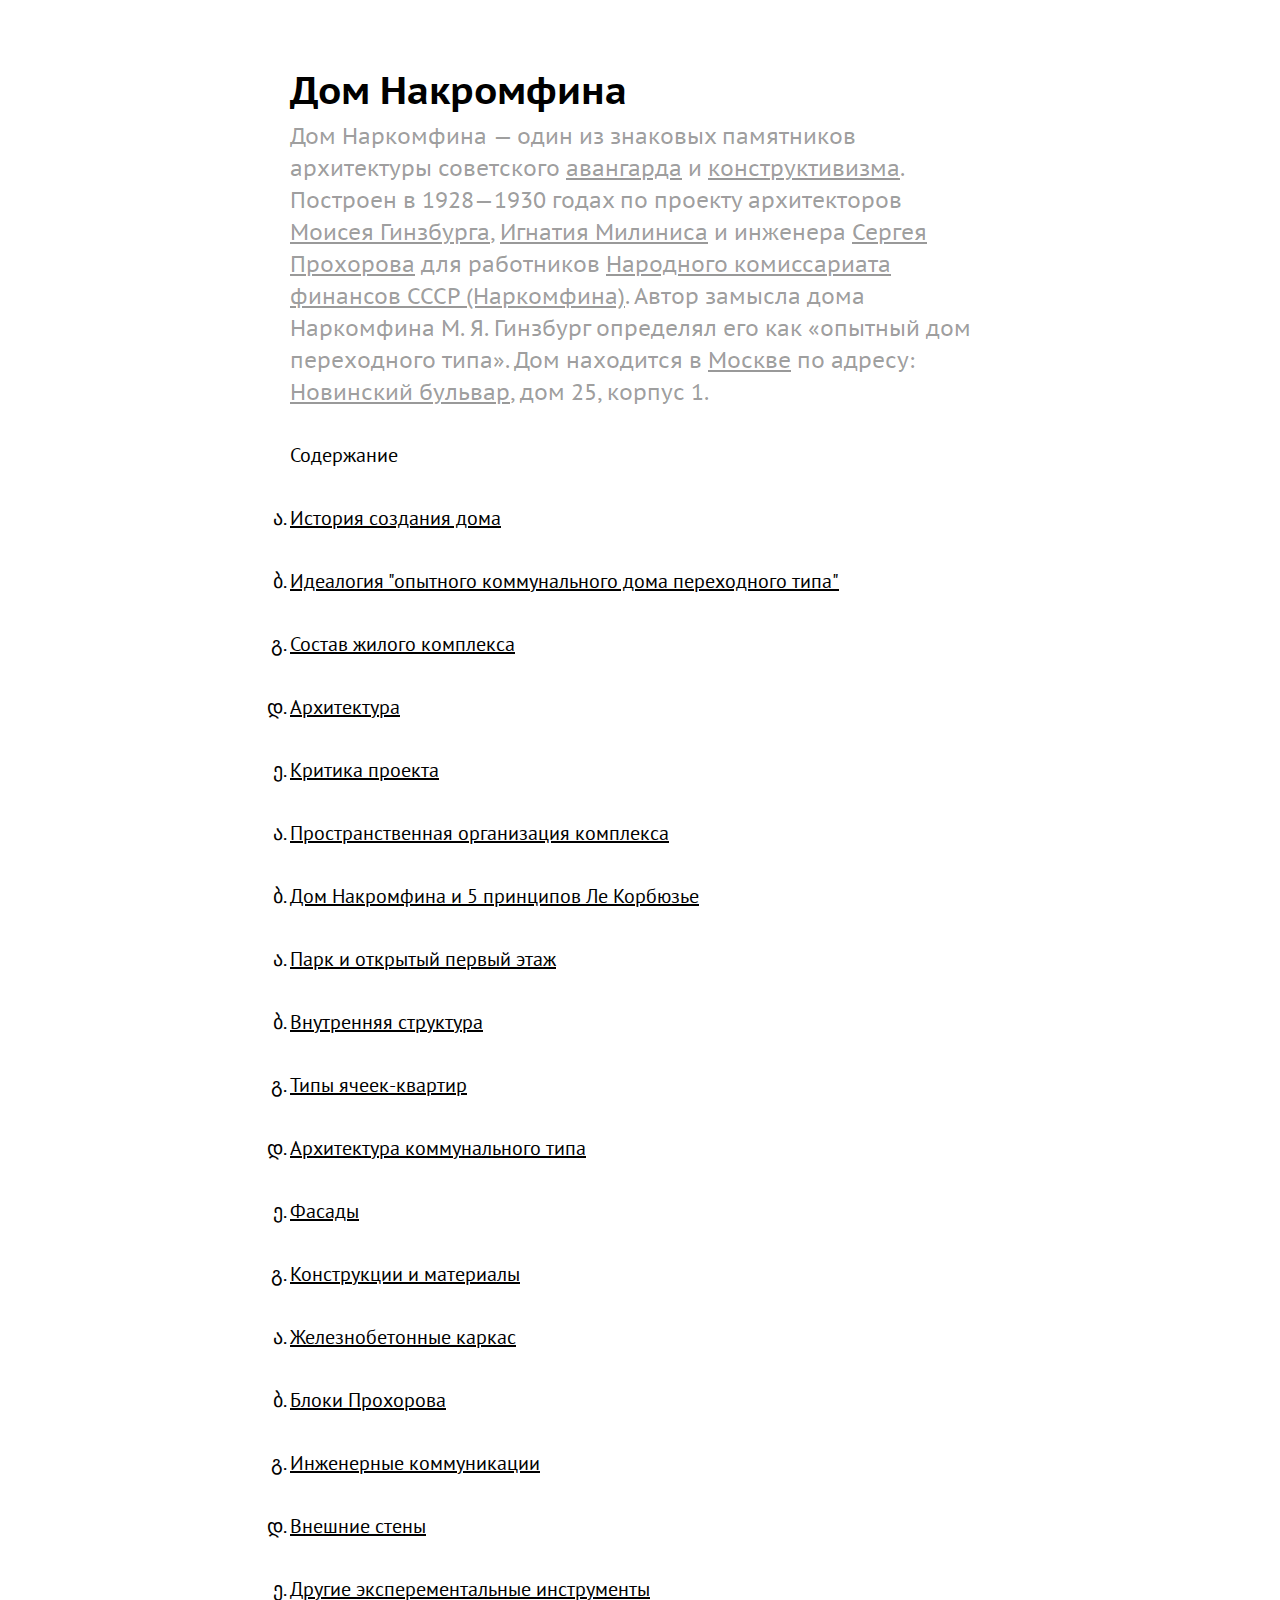
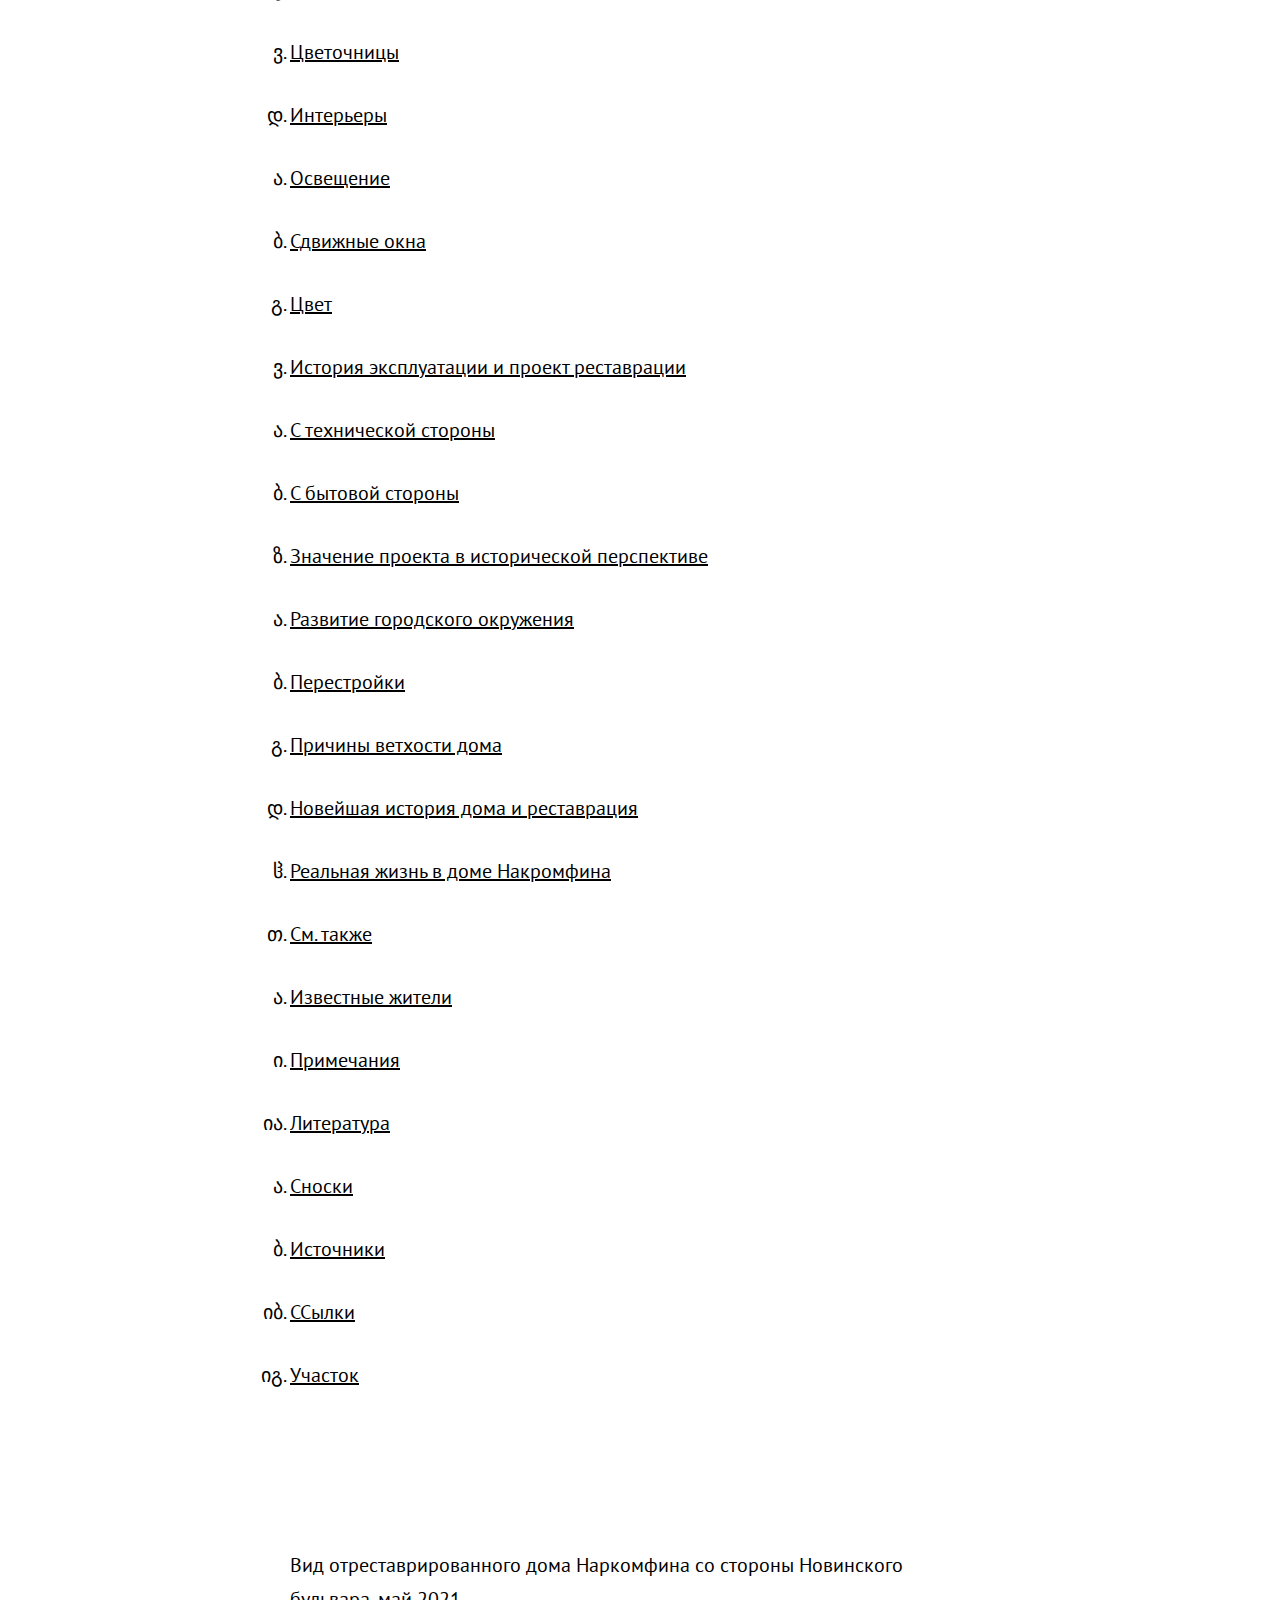
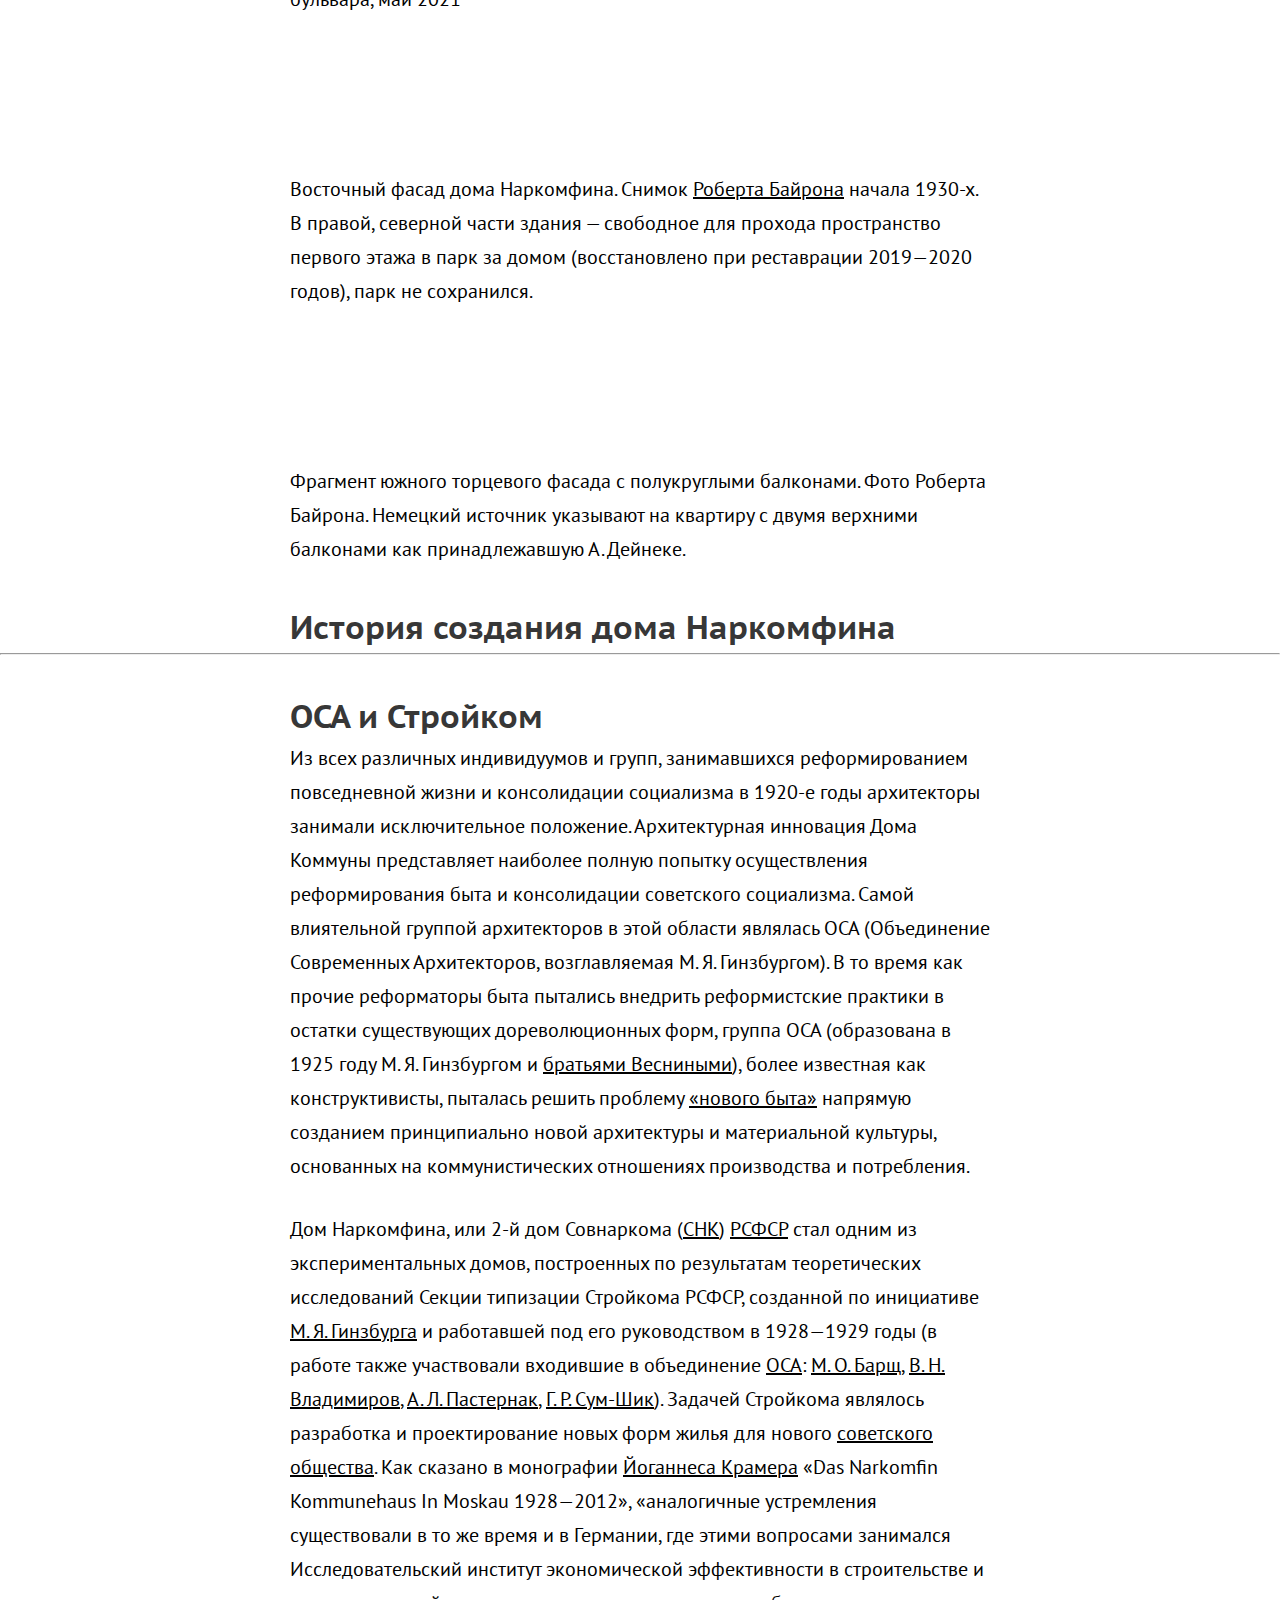
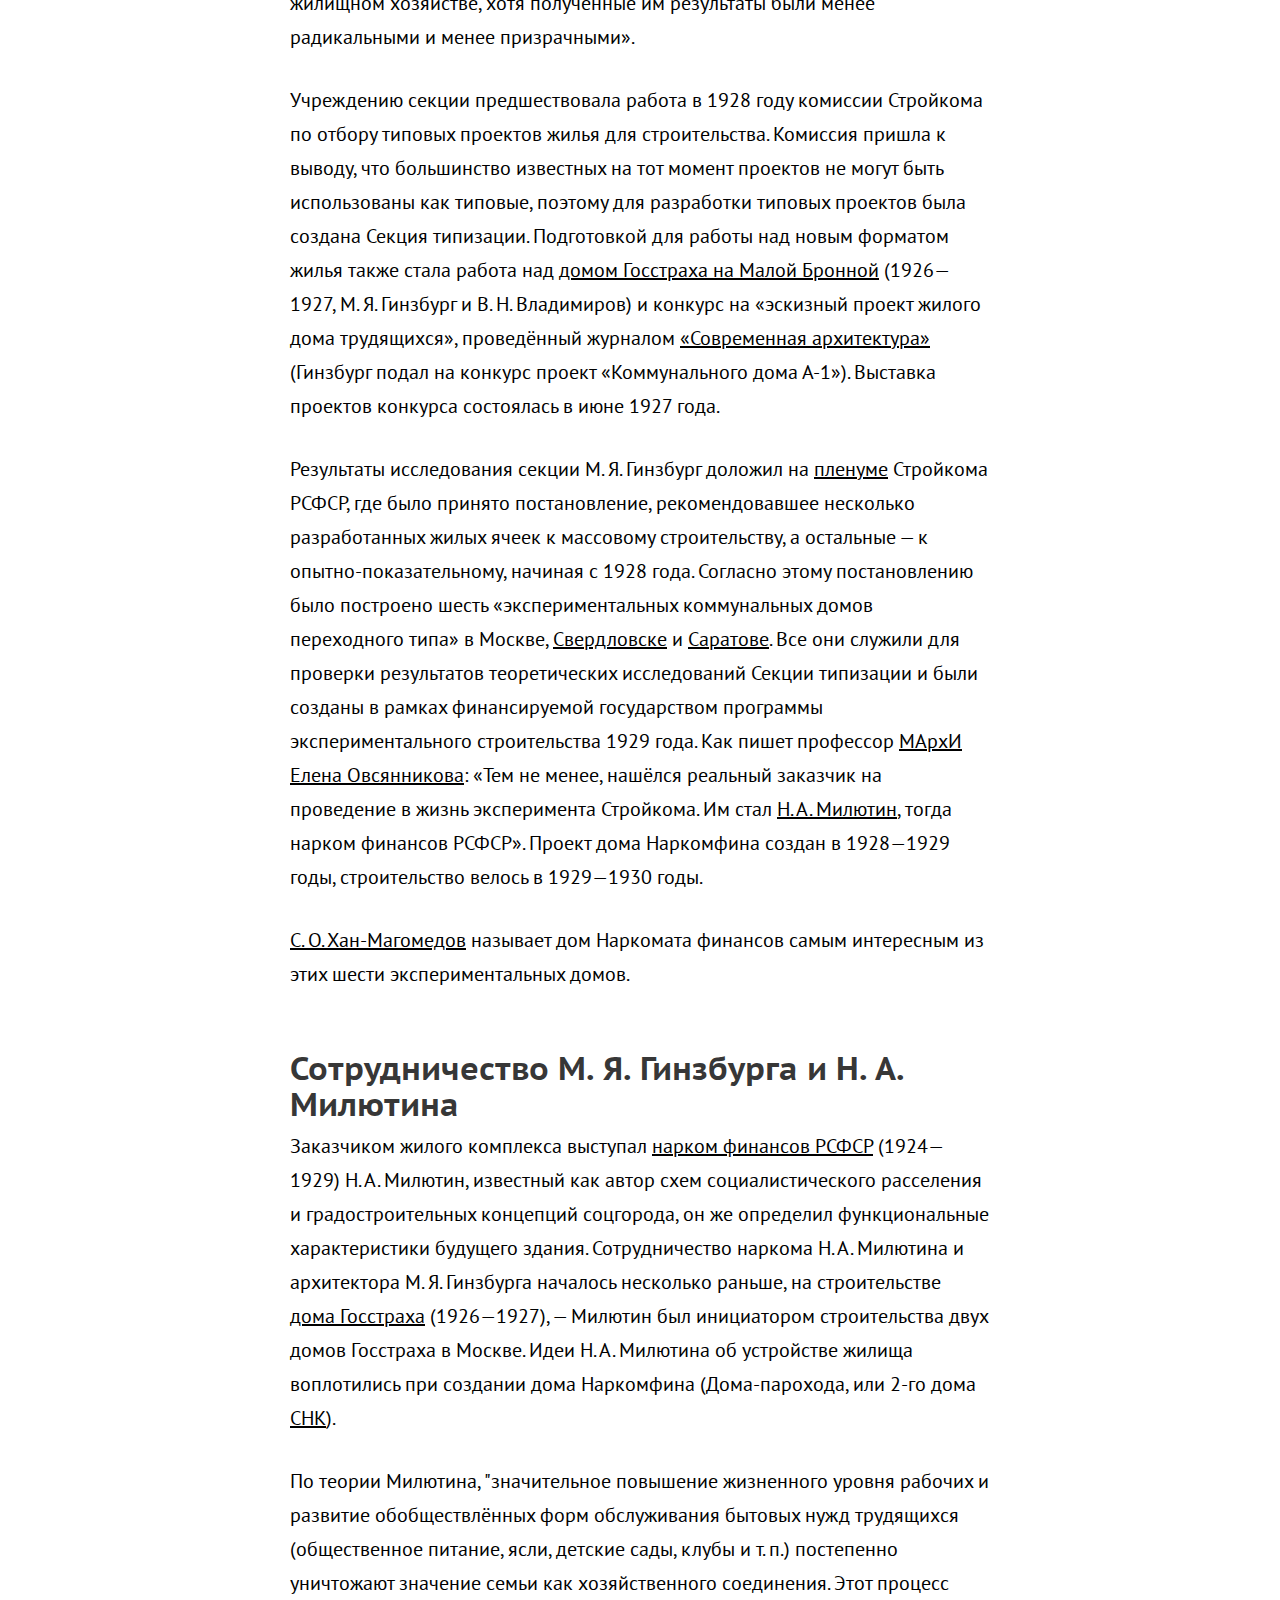
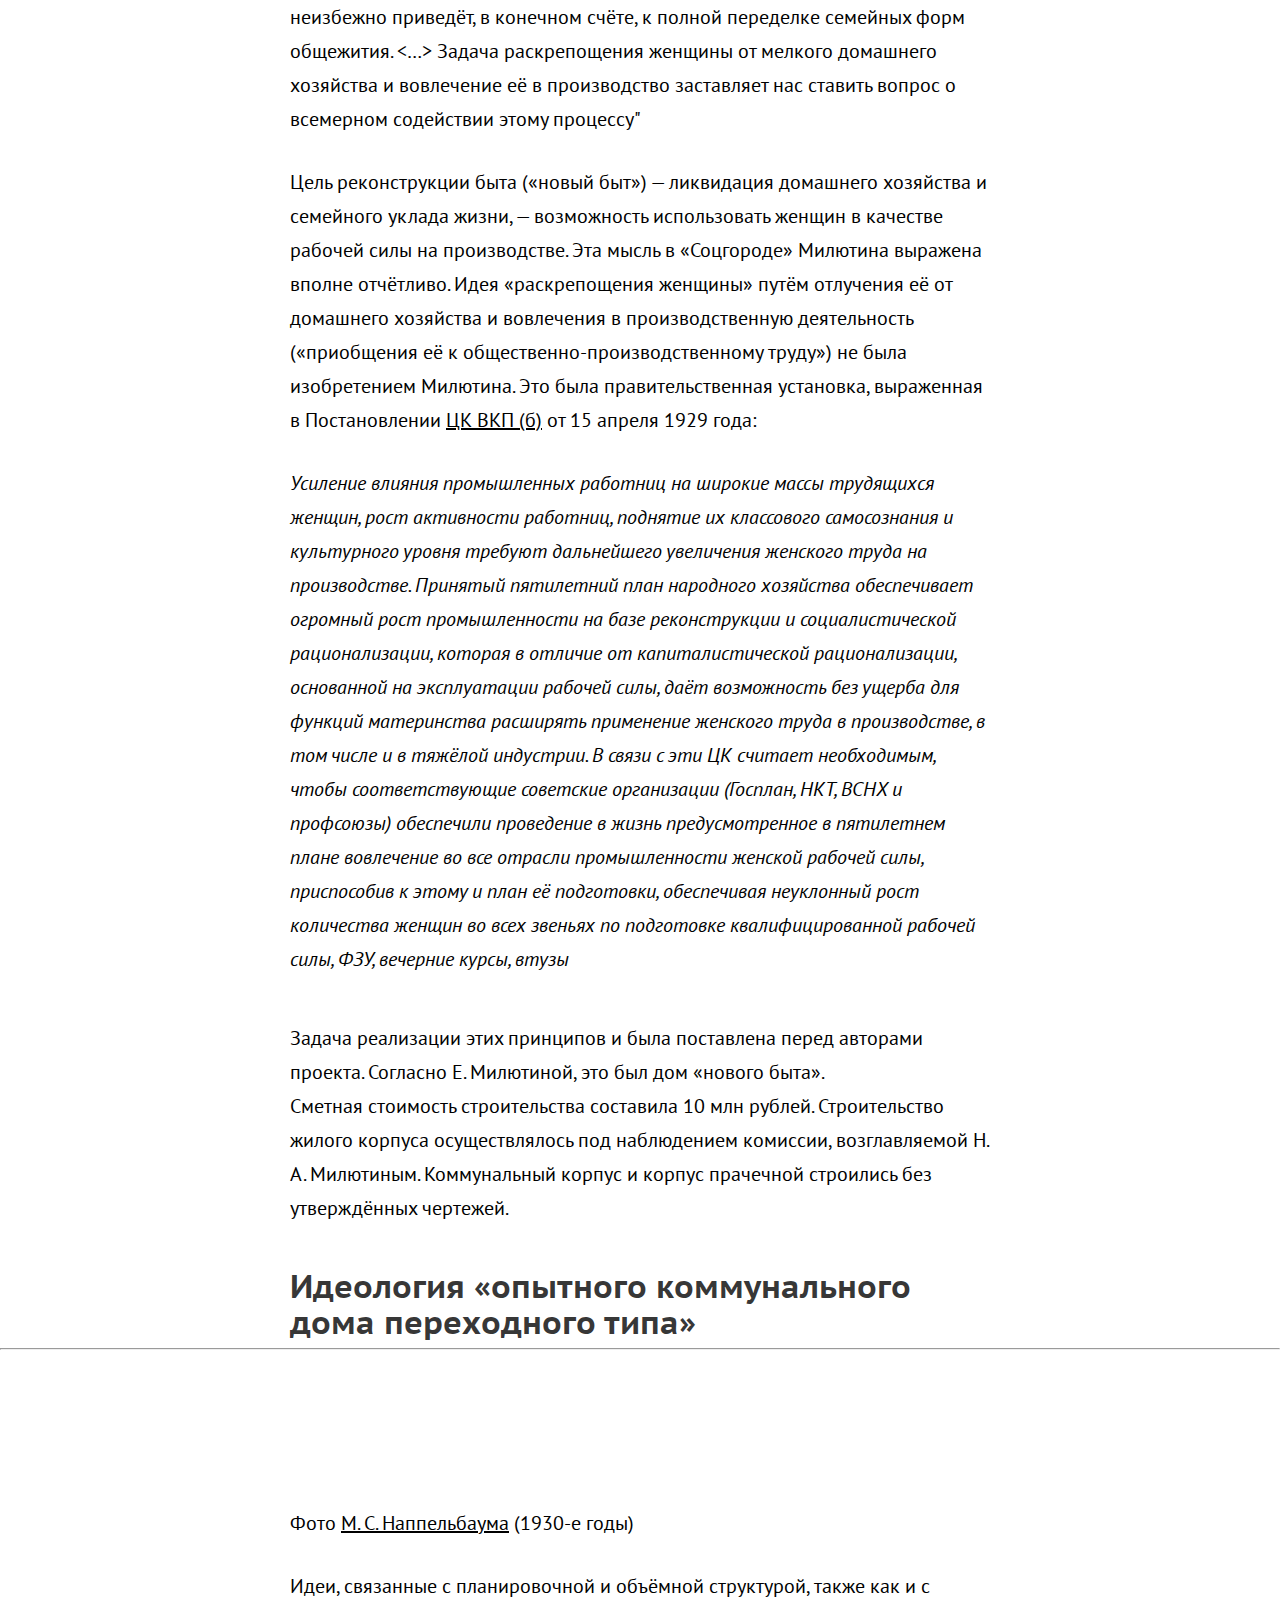
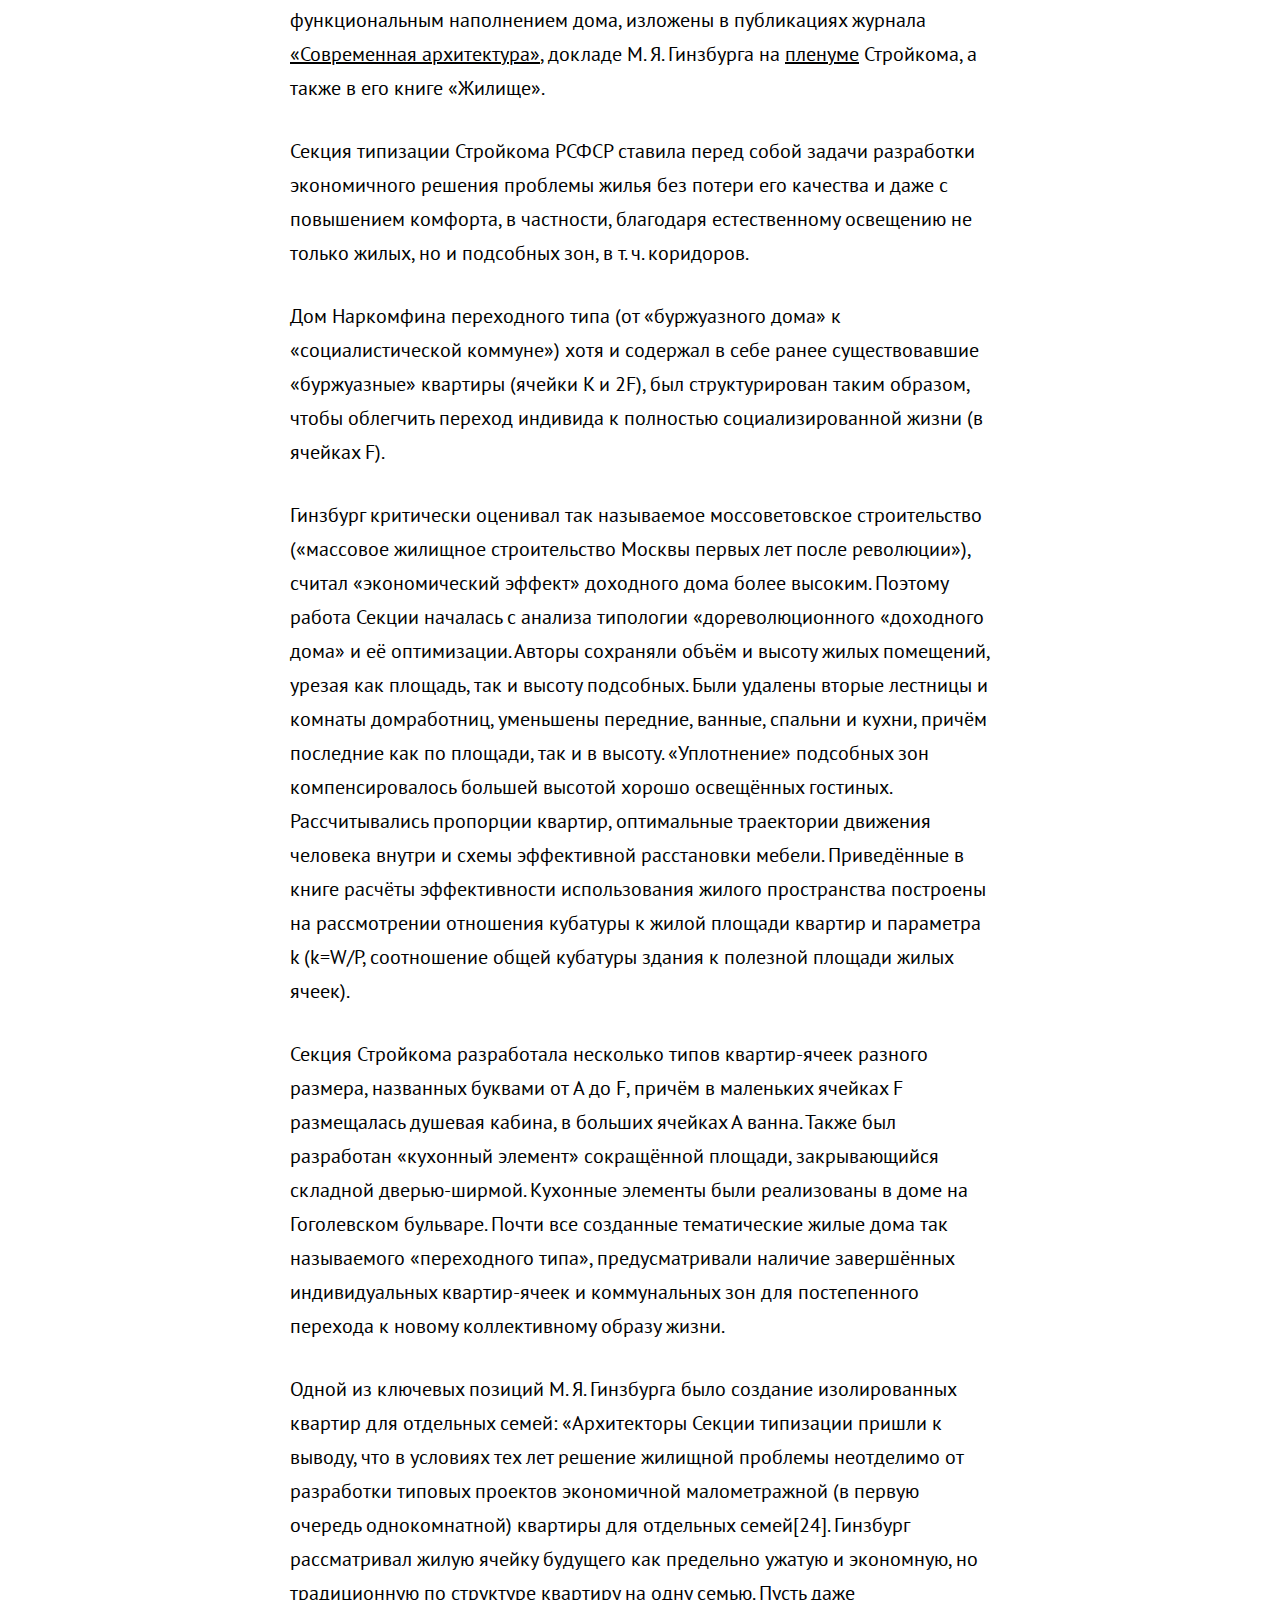
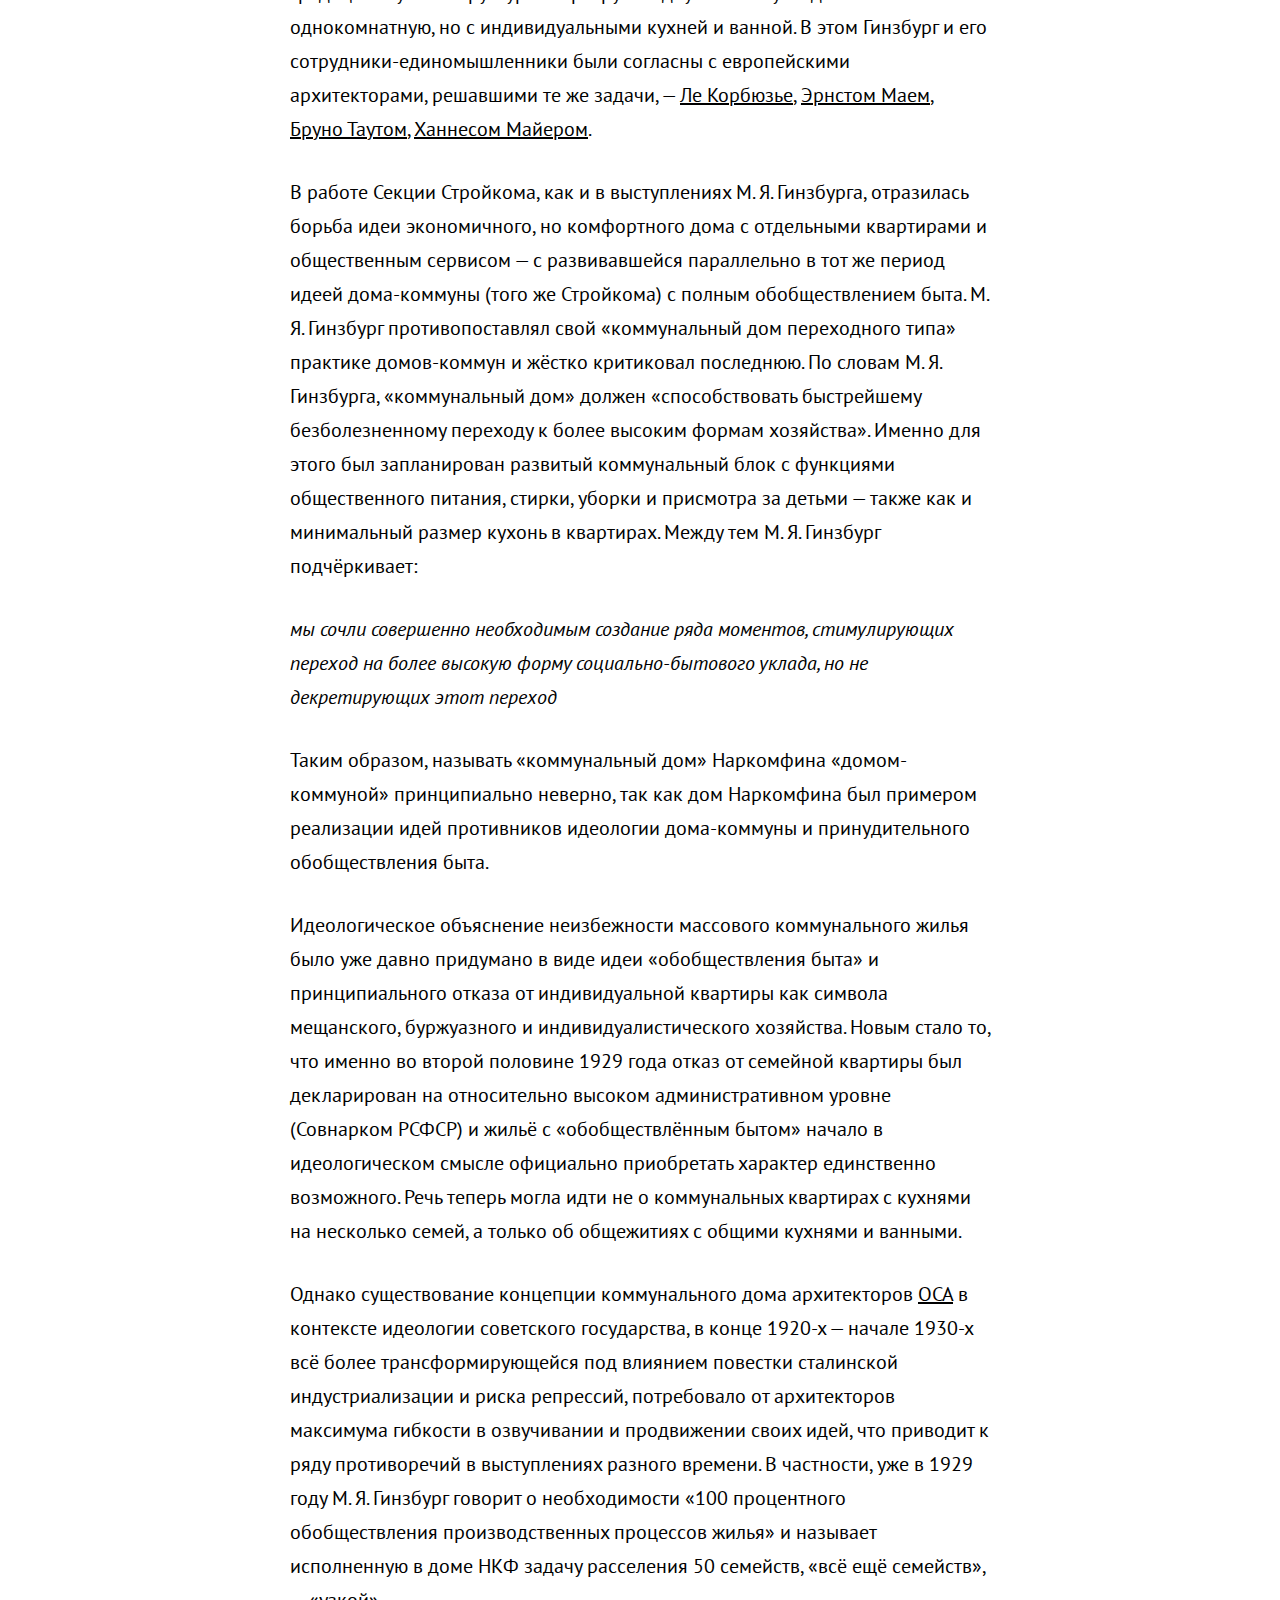
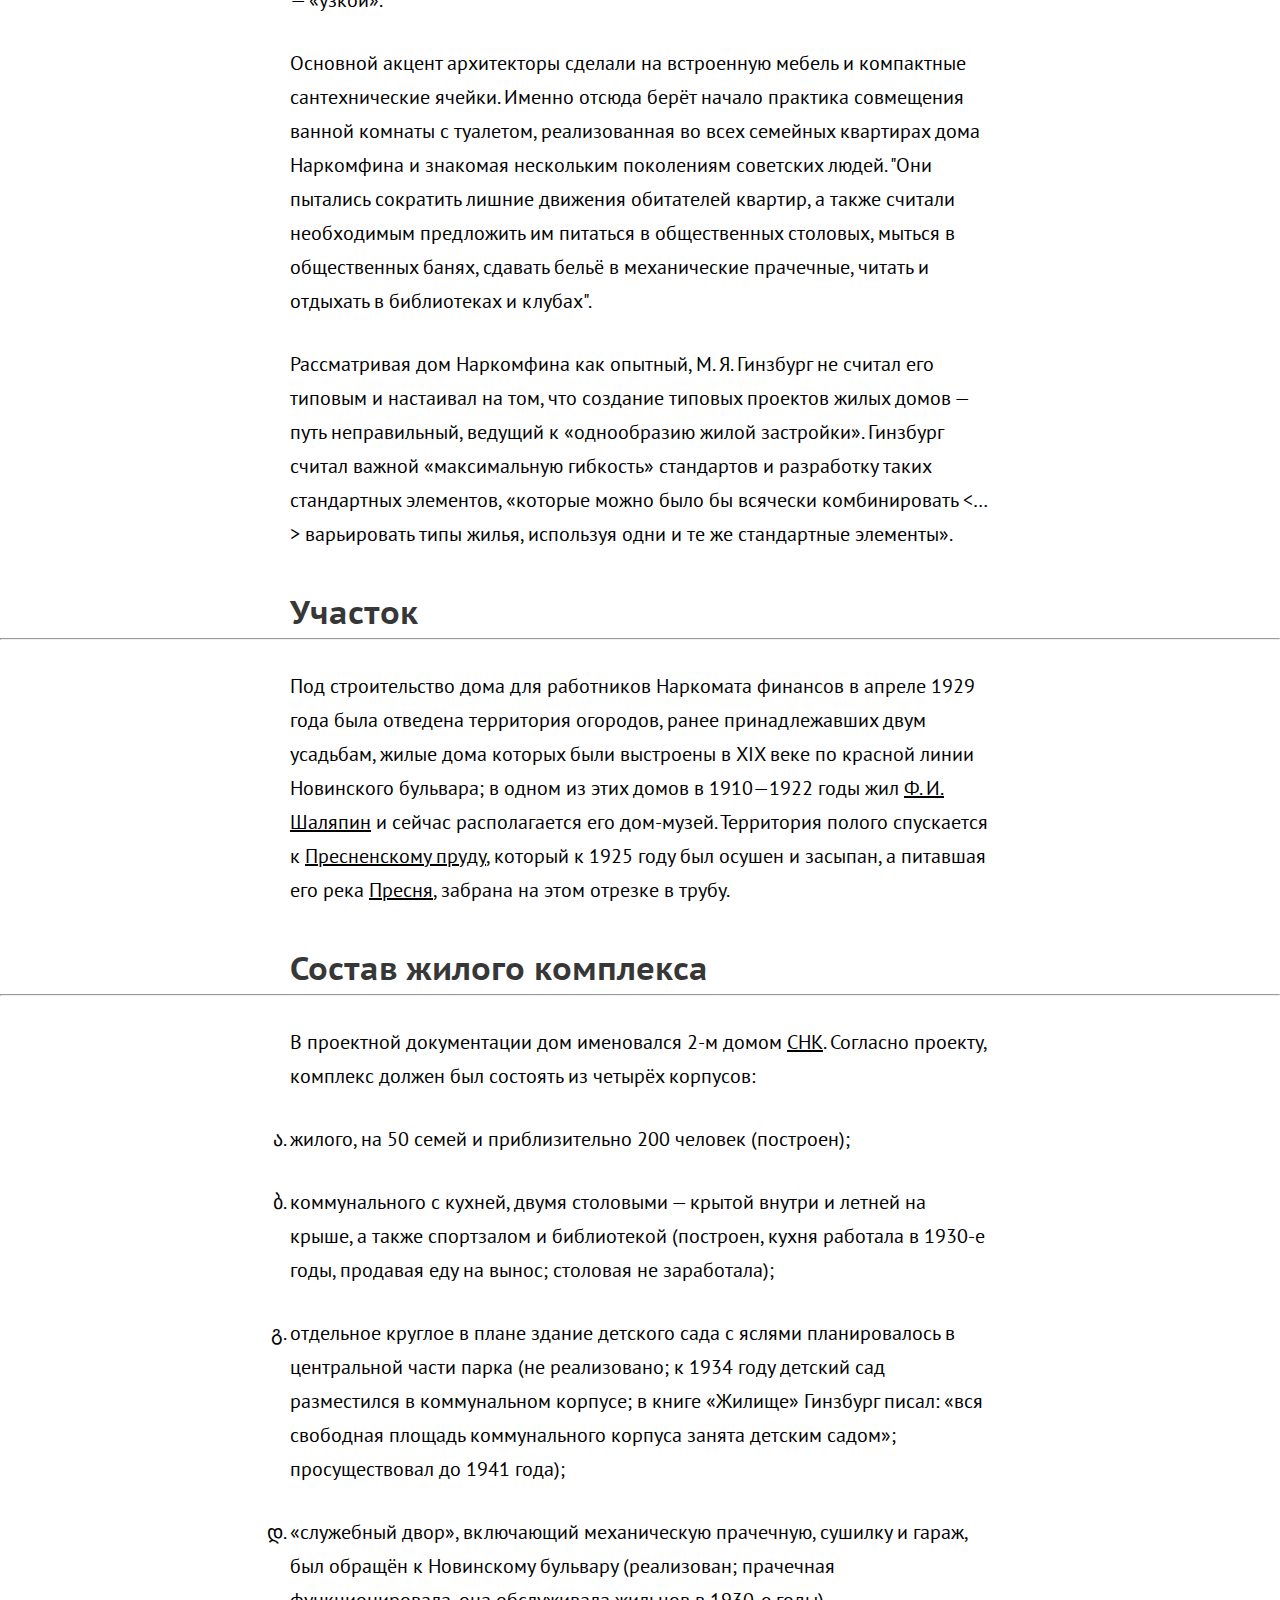
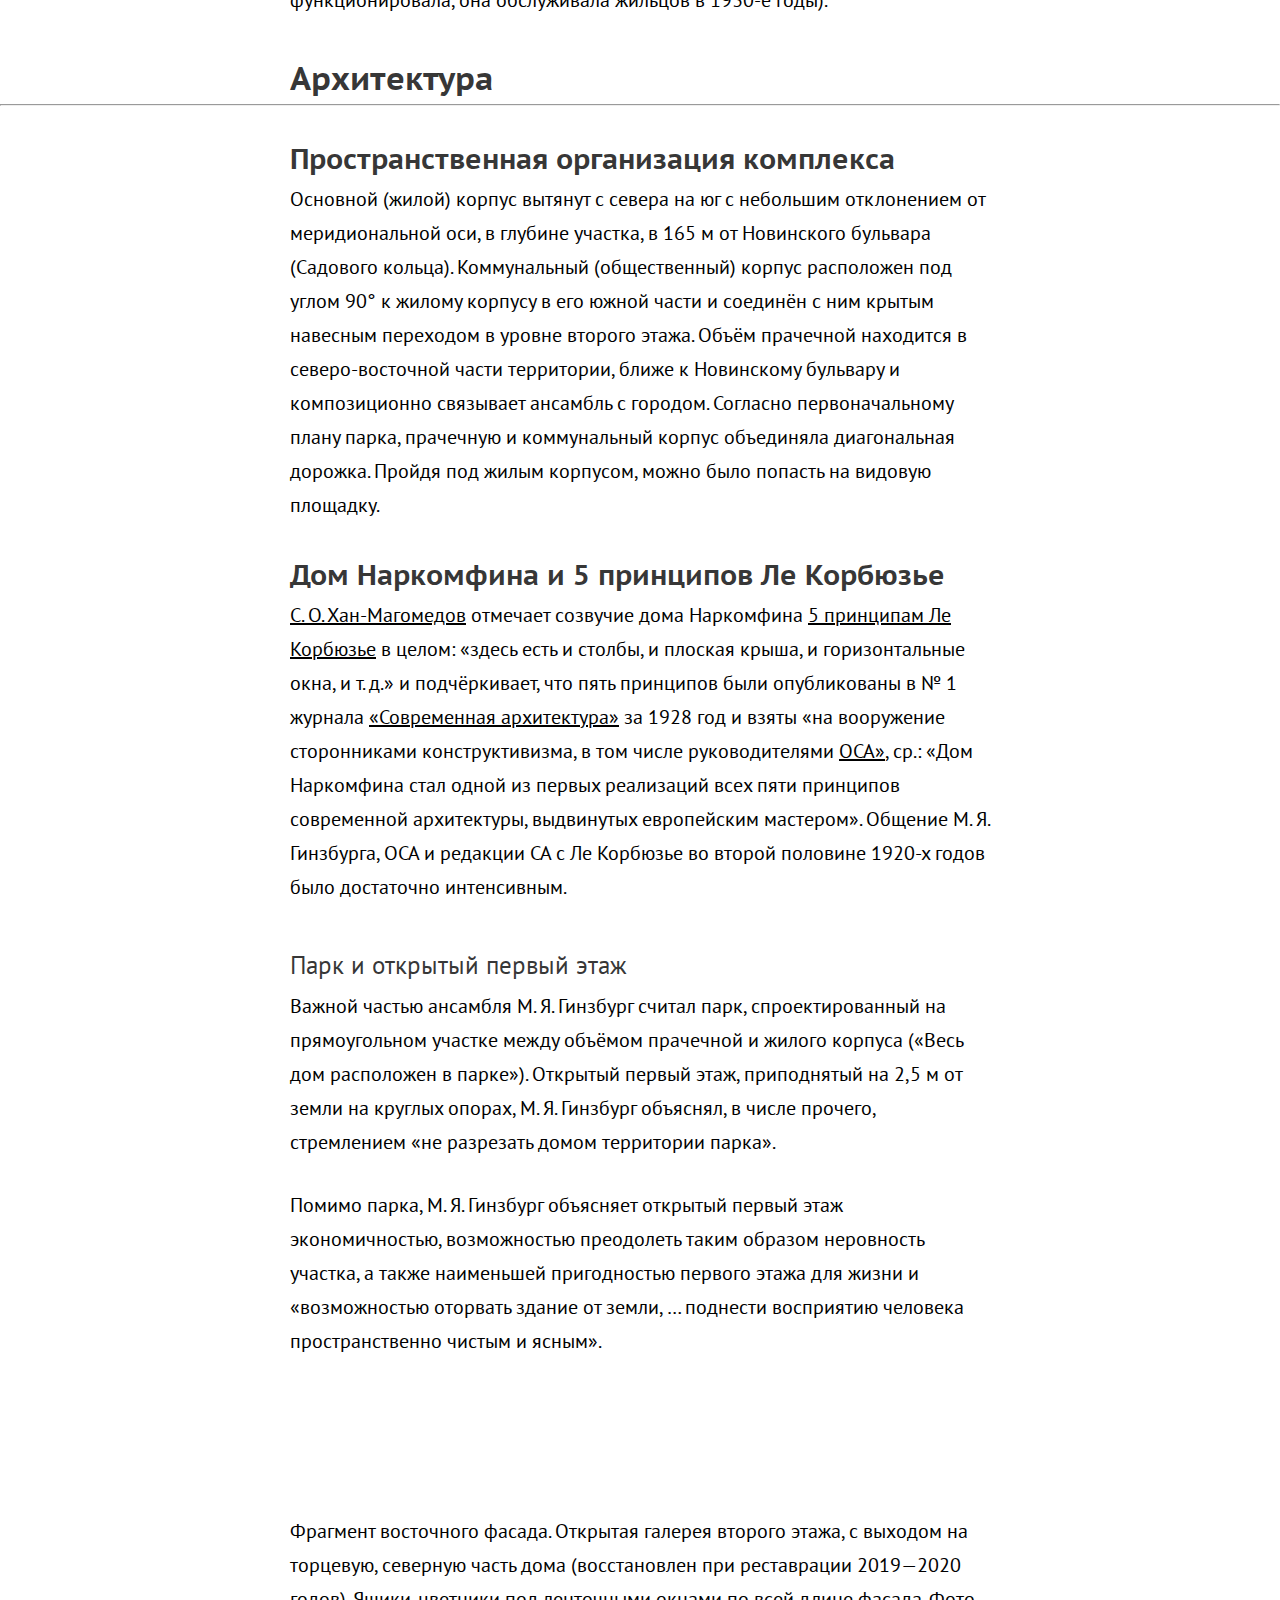
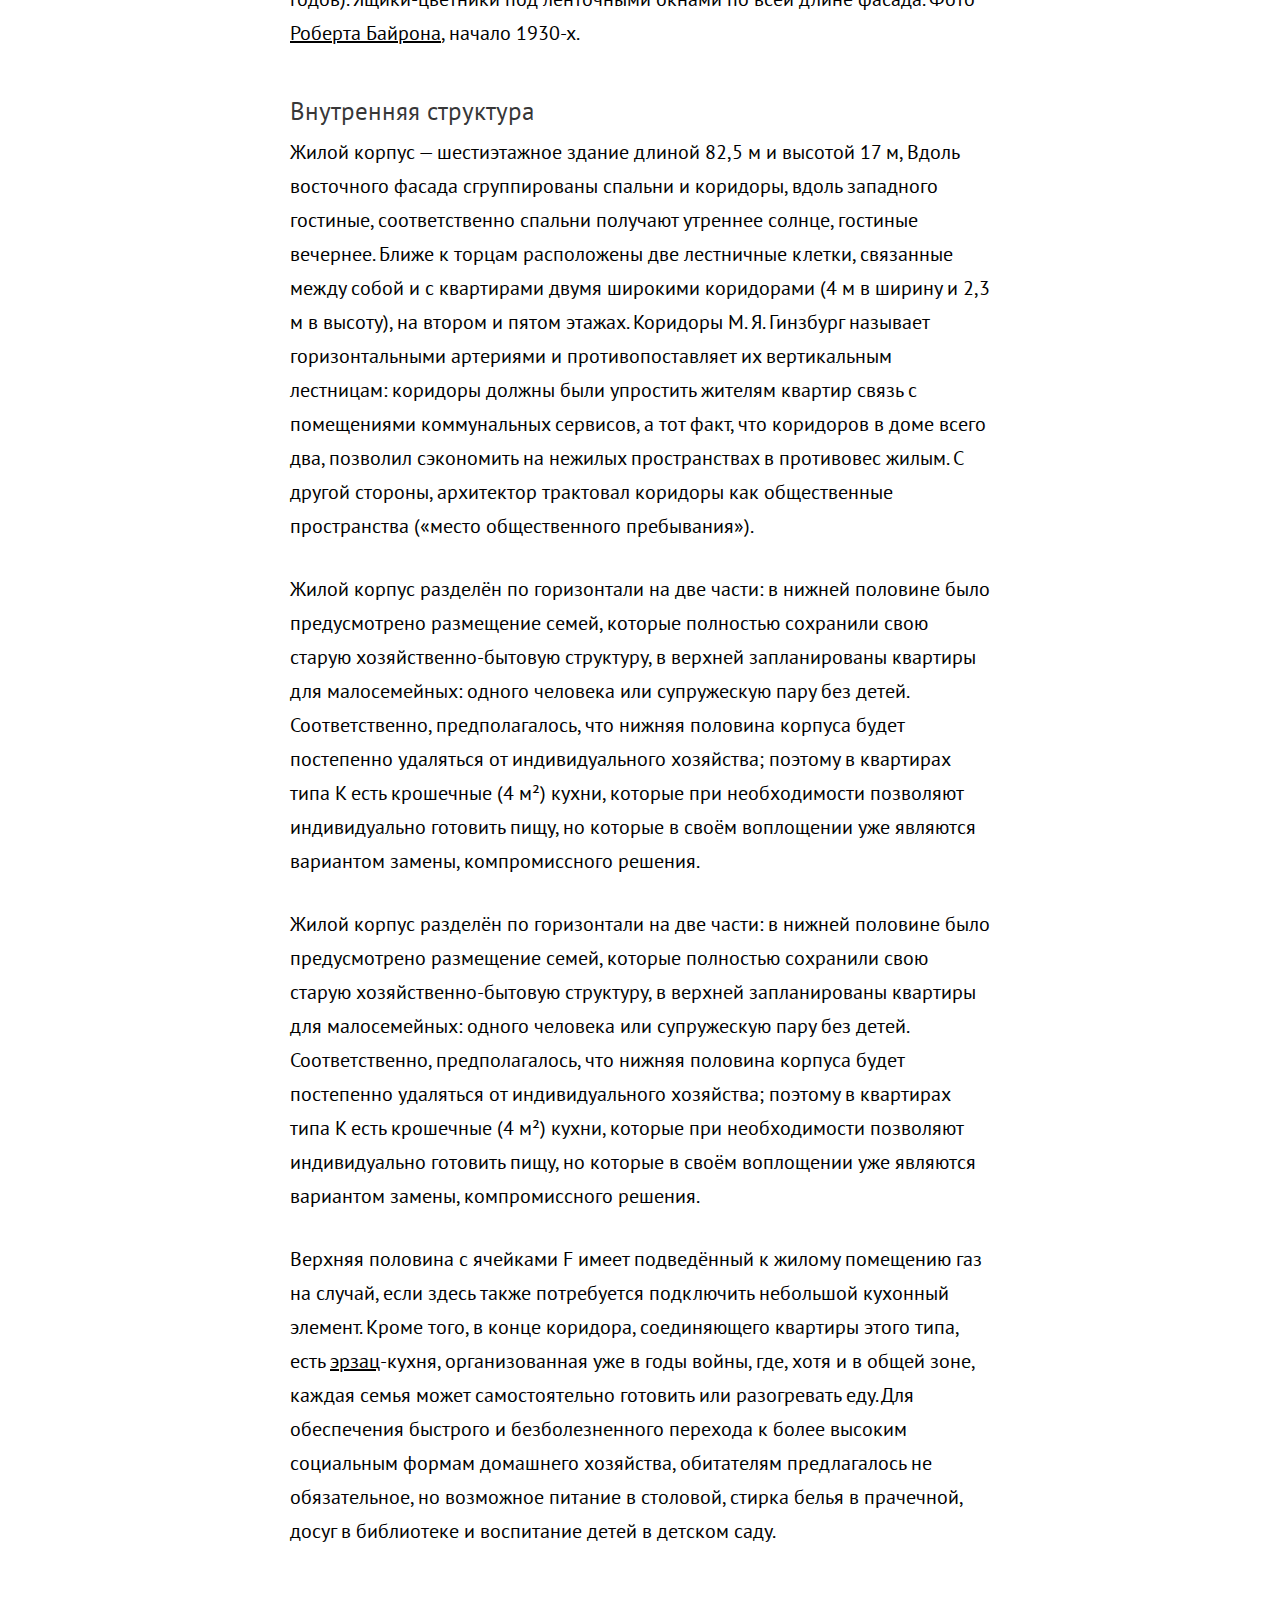
==== index.html @ 649532df "Initial commit" ====
<!DOCTYPE html>
<html lang="en" dir="ltr">
  <head>
    <meta charset="utf-8">
    <title>Дом Накромфина</title>
    <link rel="stylesheet" href="stylesheet/style.css">

  </head>

  <body>
    <h1>Дом Накромфина</h1>
      <p><strong>Дом Наркомфина</strong> — один из знаковых памятников архитектуры советского <a href="https://ru.wikipedia.org/wiki/%D0%90%D0%B2%D0%B0%D0%BD%D0%B3%D0%B0%D1%80%D0%B4_(%D0%B8%D1%81%D0%BA%D1%83%D1%81%D1%81%D1%82%D0%B2%D0%BE)">авангарда</a> и <a href="https://ru.wikipedia.org/wiki/%D0%9A%D0%BE%D0%BD%D1%81%D1%82%D1%80%D1%83%D0%BA%D1%82%D0%B8%D0%B2%D0%B8%D0%B7%D0%BC_(%D0%B8%D1%81%D0%BA%D1%83%D1%81%D1%81%D1%82%D0%B2%D0%BE)">конструктивизма</a>. Построен в 1928—1930 годах по проекту архитекторов <a href="https://ru.wikipedia.org/wiki/%D0%93%D0%B8%D0%BD%D0%B7%D0%B1%D1%83%D1%80%D0%B3,_%D0%9C%D0%BE%D0%B8%D1%81%D0%B5%D0%B9_%D0%AF%D0%BA%D0%BE%D0%B2%D0%BB%D0%B5%D0%B2%D0%B8%D1%87">Моисея Гинзбурга</a>, <a href="https://ru.wikipedia.org/wiki/%D0%9C%D0%B8%D0%BB%D0%B8%D0%BD%D0%B8%D1%81,_%D0%98%D0%B3%D0%BD%D0%B0%D1%82%D0%B8%D0%B9_%D0%A4%D1%80%D0%B0%D0%BD%D1%86%D0%B5%D0%B2%D0%B8%D1%87">Игнатия Милиниса</a> и инженера <a href="https://ru.wikipedia.org/wiki/%D0%A1%D0%B5%D1%80%D0%B3%D0%B5%D0%B9_%D0%9B%D1%8C%D0%B2%D0%BE%D0%B2%D0%B8%D1%87_%D0%9F%D1%80%D0%BE%D1%85%D0%BE%D1%80%D0%BE%D0%B2">Сергея Прохорова</a> для работников <a href="https://ru.wikipedia.org/wiki/%D0%9D%D0%B0%D1%80%D0%BE%D0%B4%D0%BD%D1%8B%D0%B9_%D0%BA%D0%BE%D0%BC%D0%B8%D1%81%D1%81%D0%B0%D1%80%D0%B8%D0%B0%D1%82_%D1%84%D0%B8%D0%BD%D0%B0%D0%BD%D1%81%D0%BE%D0%B2_%D0%A1%D0%A1%D0%A1%D0%A0">Народного комиссариата финансов СССР (Наркомфина)</a>. Автор замысла дома Наркомфина М. Я. Гинзбург определял его как «опытный дом переходного типа». Дом находится в <a href="https://ru.wikipedia.org/wiki/%D0%9C%D0%BE%D1%81%D0%BA%D0%B2%D0%B0">Москве</a> по адресу: <a href="https://ru.wikipedia.org/wiki/%D0%9D%D0%BE%D0%B2%D0%B8%D0%BD%D1%81%D0%BA%D0%B8%D0%B9_%D0%B1%D1%83%D0%BB%D1%8C%D0%B2%D0%B0%D1%80">Новинский бульвар</a>, дом 25, корпус 1.
<p><strong>Содержание</strong></p>
<ol>
  <li><a href="https://ru.wikipedia.org/wiki/%D0%94%D0%BE%D0%BC_%D0%9D%D0%B0%D1%80%D0%BA%D0%BE%D0%BC%D1%84%D0%B8%D0%BD%D0%B0#%D0%98%D1%81%D1%82%D0%BE%D1%80%D0%B8%D1%8F_%D1%81%D0%BE%D0%B7%D0%B4%D0%B0%D0%BD%D0%B8%D1%8F_%D0%B4%D0%BE%D0%BC%D0%B0_%D0%9D%D0%B0%D1%80%D0%BA%D0%BE%D0%BC%D1%84%D0%B8%D0%BD%D0%B0">История создания дома</a></li>

  <li><a href="https://ru.wikipedia.org/wiki/%D0%94%D0%BE%D0%BC_%D0%9D%D0%B0%D1%80%D0%BA%D0%BE%D0%BC%D1%84%D0%B8%D0%BD%D0%B0#%D0%98%D0%B4%D0%B5%D0%BE%D0%BB%D0%BE%D0%B3%D0%B8%D1%8F_%C2%AB%D0%BE%D0%BF%D1%8B%D1%82%D0%BD%D0%BE%D0%B3%D0%BE_%D0%BA%D0%BE%D0%BC%D0%BC%D1%83%D0%BD%D0%B0%D0%BB%D1%8C%D0%BD%D0%BE%D0%B3%D0%BE_%D0%B4%D0%BE%D0%BC%D0%B0_%D0%BF%D0%B5%D1%80%D0%B5%D1%85%D0%BE%D0%B4%D0%BD%D0%BE%D0%B3%D0%BE_%D1%82%D0%B8%D0%BF%D0%B0%C2%BB">Идеалогия "опытного коммунального дома переходного типа"</a></li>
  <li><a href="https://ru.wikipedia.org/wiki/%D0%94%D0%BE%D0%BC_%D0%9D%D0%B0%D1%80%D0%BA%D0%BE%D0%BC%D1%84%D0%B8%D0%BD%D0%B0#%D0%A1%D0%BE%D1%81%D1%82%D0%B0%D0%B2_%D0%B6%D0%B8%D0%BB%D0%BE%D0%B3%D0%BE_%D0%BA%D0%BE%D0%BC%D0%BF%D0%BB%D0%B5%D0%BA%D1%81%D0%B0">Состав жилого комплекса</a></li>
  <li><a href="https://ru.wikipedia.org/wiki/%D0%94%D0%BE%D0%BC_%D0%9D%D0%B0%D1%80%D0%BA%D0%BE%D0%BC%D1%84%D0%B8%D0%BD%D0%B0#%D0%90%D1%80%D1%85%D0%B8%D1%82%D0%B5%D0%BA%D1%82%D1%83%D1%80%D0%B0">Архитектура</a></li>
  <li><a href="https://ru.wikipedia.org/wiki/%D0%94%D0%BE%D0%BC_%D0%9D%D0%B0%D1%80%D0%BA%D0%BE%D0%BC%D1%84%D0%B8%D0%BD%D0%B0#%D0%9A%D1%80%D0%B8%D1%82%D0%B8%D0%BA%D0%B0_%D0%BF%D1%80%D0%BE%D0%B5%D0%BA%D1%82%D0%B0">Критика проекта</a></li>
<ol>
  <li><a href="https://ru.wikipedia.org/wiki/%D0%94%D0%BE%D0%BC_%D0%9D%D0%B0%D1%80%D0%BA%D0%BE%D0%BC%D1%84%D0%B8%D0%BD%D0%B0#%D0%9F%D1%80%D0%BE%D1%81%D1%82%D1%80%D0%B0%D0%BD%D1%81%D1%82%D0%B2%D0%B5%D0%BD%D0%BD%D0%B0%D1%8F_%D0%BE%D1%80%D0%B3%D0%B0%D0%BD%D0%B8%D0%B7%D0%B0%D1%86%D0%B8%D1%8F_%D0%BA%D0%BE%D0%BC%D0%BF%D0%BB%D0%B5%D0%BA%D1%81%D0%B0">Пространственная организация комплекса</a></li>
  <li><a href="https://ru.wikipedia.org/wiki/%D0%94%D0%BE%D0%BC_%D0%9D%D0%B0%D1%80%D0%BA%D0%BE%D0%BC%D1%84%D0%B8%D0%BD%D0%B0#%D0%94%D0%BE%D0%BC_%D0%9D%D0%B0%D1%80%D0%BA%D0%BE%D0%BC%D1%84%D0%B8%D0%BD%D0%B0_%D0%B8_5_%D0%BF%D1%80%D0%B8%D0%BD%D1%86%D0%B8%D0%BF%D0%BE%D0%B2_%D0%9B%D0%B5_%D0%9A%D0%BE%D1%80%D0%B1%D1%8E%D0%B7%D1%8C%D0%B5">Дом Накромфина и 5 принципов Ле Корбюзье</a></li>
  <ol>
    <li><a href="https://ru.wikipedia.org/wiki/%D0%94%D0%BE%D0%BC_%D0%9D%D0%B0%D1%80%D0%BA%D0%BE%D0%BC%D1%84%D0%B8%D0%BD%D0%B0#%D0%9F%D0%B0%D1%80%D0%BA_%D0%B8_%D0%BE%D1%82%D0%BA%D1%80%D1%8B%D1%82%D1%8B%D0%B9_%D0%BF%D0%B5%D1%80%D0%B2%D1%8B%D0%B9_%D1%8D%D1%82%D0%B0%D0%B6">Парк и открытый первый этаж</a></li>
    <li><a href="https://ru.wikipedia.org/wiki/%D0%94%D0%BE%D0%BC_%D0%9D%D0%B0%D1%80%D0%BA%D0%BE%D0%BC%D1%84%D0%B8%D0%BD%D0%B0#%D0%92%D0%BD%D1%83%D1%82%D1%80%D0%B5%D0%BD%D0%BD%D1%8F%D1%8F_%D1%81%D1%82%D1%80%D1%83%D0%BA%D1%82%D1%83%D1%80%D0%B0">Внутренняя структура</a></li>
    <li><a href="https://ru.wikipedia.org/wiki/%D0%94%D0%BE%D0%BC_%D0%9D%D0%B0%D1%80%D0%BA%D0%BE%D0%BC%D1%84%D0%B8%D0%BD%D0%B0#%D0%A2%D0%B8%D0%BF%D1%8B_%D1%8F%D1%87%D0%B5%D0%B5%D0%BA-%D0%BA%D0%B2%D0%B0%D1%80%D1%82%D0%B8%D1%80_%D0%B8_%D0%B8%D1%85_%D1%80%D0%B0%D1%81%D0%BF%D1%80%D0%B5%D0%B4%D0%B5%D0%BB%D0%B5%D0%BD%D0%B8%D0%B5">Типы ячеек-квартир</a></li>
    <li><a href="https://ru.wikipedia.org/wiki/%D0%94%D0%BE%D0%BC_%D0%9D%D0%B0%D1%80%D0%BA%D0%BE%D0%BC%D1%84%D0%B8%D0%BD%D0%B0#%D0%90%D1%80%D1%85%D0%B8%D1%82%D0%B5%D0%BA%D1%82%D1%83%D1%80%D0%B0_%D0%BA%D0%BE%D0%BC%D0%BC%D1%83%D0%BD%D0%B0%D0%BB%D1%8C%D0%BD%D0%BE%D0%B3%D0%BE_%D0%BA%D0%BE%D1%80%D0%BF%D1%83%D1%81%D0%B0">Архитектура коммунального типа</a></li>
    <li><a href="https://ru.wikipedia.org/wiki/%D0%94%D0%BE%D0%BC_%D0%9D%D0%B0%D1%80%D0%BA%D0%BE%D0%BC%D1%84%D0%B8%D0%BD%D0%B0#%D0%A4%D0%B0%D1%81%D0%B0%D0%B4%D1%8B">Фасады</a></li>
  </ol>
  <li><a href="https://ru.wikipedia.org/wiki/%D0%94%D0%BE%D0%BC_%D0%9D%D0%B0%D1%80%D0%BA%D0%BE%D0%BC%D1%84%D0%B8%D0%BD%D0%B0#%D0%9A%D0%BE%D0%BD%D1%81%D1%82%D1%80%D1%83%D0%BA%D1%86%D0%B8%D0%B8_%D0%B8_%D0%BC%D0%B0%D1%82%D0%B5%D1%80%D0%B8%D0%B0%D0%BB%D1%8B">Конструкции и материалы</a></li>
  <ol>
    <li><a href="https://ru.wikipedia.org/wiki/%D0%94%D0%BE%D0%BC_%D0%9D%D0%B0%D1%80%D0%BA%D0%BE%D0%BC%D1%84%D0%B8%D0%BD%D0%B0#%D0%96%D0%B5%D0%BB%D0%B5%D0%B7%D0%BE%D0%B1%D0%B5%D1%82%D0%BE%D0%BD%D0%BD%D1%8B%D0%B9_%D0%BA%D0%B0%D1%80%D0%BA%D0%B0%D1%81">Железнобетонные каркас</a></li>
    <li><a href="https://ru.wikipedia.org/wiki/%D0%94%D0%BE%D0%BC_%D0%9D%D0%B0%D1%80%D0%BA%D0%BE%D0%BC%D1%84%D0%B8%D0%BD%D0%B0#%D0%91%D0%BB%D0%BE%D0%BA%D0%B8_%D0%9F%D1%80%D0%BE%D1%85%D0%BE%D1%80%D0%BE%D0%B2%D0%B0">Блоки Прохорова</a></li>
    <li><a href="https://ru.wikipedia.org/wiki/%D0%94%D0%BE%D0%BC_%D0%9D%D0%B0%D1%80%D0%BA%D0%BE%D0%BC%D1%84%D0%B8%D0%BD%D0%B0#%D0%98%D0%BD%D0%B6%D0%B5%D0%BD%D0%B5%D1%80%D0%BD%D1%8B%D0%B5_%D0%BA%D0%BE%D0%BC%D0%BC%D1%83%D0%BD%D0%B8%D0%BA%D0%B0%D1%86%D0%B8%D0%B8">Инженерные коммуникации</a></li>
    <li><a href="https://ru.wikipedia.org/wiki/%D0%94%D0%BE%D0%BC_%D0%9D%D0%B0%D1%80%D0%BA%D0%BE%D0%BC%D1%84%D0%B8%D0%BD%D0%B0#%D0%92%D0%BD%D0%B5%D1%88%D0%BD%D0%B8%D0%B5_%D1%81%D1%82%D0%B5%D0%BD%D1%8B">Внешние стены</a></li>
    <li><a href="https://ru.wikipedia.org/wiki/%D0%94%D0%BE%D0%BC_%D0%9D%D0%B0%D1%80%D0%BA%D0%BE%D0%BC%D1%84%D0%B8%D0%BD%D0%B0#%D0%94%D1%80%D1%83%D0%B3%D0%B8%D0%B5_%D1%8D%D0%BA%D1%81%D0%BF%D0%B5%D1%80%D0%B8%D0%BC%D0%B5%D0%BD%D1%82%D0%B0%D0%BB%D1%8C%D0%BD%D1%8B%D0%B5_%D0%BC%D0%B0%D1%82%D0%B5%D1%80%D0%B8%D0%B0%D0%BB%D1%8B">Другие эксперементальные инструменты</a></li>
    <li><a href="https://ru.wikipedia.org/wiki/%D0%94%D0%BE%D0%BC_%D0%9D%D0%B0%D1%80%D0%BA%D0%BE%D0%BC%D1%84%D0%B8%D0%BD%D0%B0#%D0%A6%D0%B2%D0%B5%D1%82%D0%BE%D1%87%D0%BD%D0%B8%D1%86%D1%8B">Цветочницы</a></li>
  </ol>
  <li><a href="https://ru.wikipedia.org/wiki/%D0%94%D0%BE%D0%BC_%D0%9D%D0%B0%D1%80%D0%BA%D0%BE%D0%BC%D1%84%D0%B8%D0%BD%D0%B0#%D0%98%D0%BD%D1%82%D0%B5%D1%80%D1%8C%D0%B5%D1%80%D1%8B">Интерьеры</a></li>
  <ol>
    <li><a href="https://ru.wikipedia.org/wiki/%D0%94%D0%BE%D0%BC_%D0%9D%D0%B0%D1%80%D0%BA%D0%BE%D0%BC%D1%84%D0%B8%D0%BD%D0%B0#%D0%9E%D1%81%D0%B2%D0%B5%D1%89%D0%B5%D0%BD%D0%B8%D0%B5">Освещение</a></li>
    <li><a href="https://ru.wikipedia.org/wiki/%D0%94%D0%BE%D0%BC_%D0%9D%D0%B0%D1%80%D0%BA%D0%BE%D0%BC%D1%84%D0%B8%D0%BD%D0%B0#%D0%A1%D0%B4%D0%B2%D0%B8%D0%B6%D0%BD%D1%8B%D0%B5_%D0%BE%D0%BA%D0%BD%D0%B0">Сдвижные окна</a></li>
    <li><a href="https://ru.wikipedia.org/wiki/%D0%94%D0%BE%D0%BC_%D0%9D%D0%B0%D1%80%D0%BA%D0%BE%D0%BC%D1%84%D0%B8%D0%BD%D0%B0#%D0%A6%D0%B2%D0%B5%D1%82">Цвет</a></li>
  </ol>
</ol>
  <li><a href="https://ru.wikipedia.org/wiki/%D0%94%D0%BE%D0%BC_%D0%9D%D0%B0%D1%80%D0%BA%D0%BE%D0%BC%D1%84%D0%B8%D0%BD%D0%B0#%D0%98%D1%81%D1%82%D0%BE%D1%80%D0%B8%D1%8F_%D1%8D%D0%BA%D1%81%D0%BF%D0%BB%D1%83%D0%B0%D1%82%D0%B0%D1%86%D0%B8%D0%B8_%D0%B8_%D0%BF%D1%80%D0%BE%D0%B5%D0%BA%D1%82_%D1%80%D0%B5%D1%81%D1%82%D0%B0%D0%B2%D1%80%D0%B0%D1%86%D0%B8%D0%B8">История эксплуатации и проект реставрации</a></li>
<ol>
  <li><a href="https://ru.wikipedia.org/wiki/%D0%94%D0%BE%D0%BC_%D0%9D%D0%B0%D1%80%D0%BA%D0%BE%D0%BC%D1%84%D0%B8%D0%BD%D0%B0#%D0%A1_%D1%82%D0%B5%D1%85%D0%BD%D0%B8%D1%87%D0%B5%D1%81%D0%BA%D0%BE%D0%B9_%D1%81%D1%82%D0%BE%D1%80%D0%BE%D0%BD%D1%8B">С технической стороны</a></li>
  <li><a href="https://ru.wikipedia.org/wiki/%D0%94%D0%BE%D0%BC_%D0%9D%D0%B0%D1%80%D0%BA%D0%BE%D0%BC%D1%84%D0%B8%D0%BD%D0%B0#%D0%A1_%D0%B1%D1%8B%D1%82%D0%BE%D0%B2%D0%BE%D0%B9_%D1%81%D1%82%D0%BE%D1%80%D0%BE%D0%BD%D1%8B">С бытовой стороны</a></li>
</ol>
  <li><a href="https://ru.wikipedia.org/wiki/%D0%94%D0%BE%D0%BC_%D0%9D%D0%B0%D1%80%D0%BA%D0%BE%D0%BC%D1%84%D0%B8%D0%BD%D0%B0#%D0%97%D0%BD%D0%B0%D1%87%D0%B5%D0%BD%D0%B8%D0%B5_%D0%BF%D1%80%D0%BE%D0%B5%D0%BA%D1%82%D0%B0_%D0%B2_%D0%B8%D1%81%D1%82%D0%BE%D1%80%D0%B8%D1%87%D0%B5%D1%81%D0%BA%D0%BE%D0%B9_%D0%BF%D0%B5%D1%80%D1%81%D0%BF%D0%B5%D0%BA%D1%82%D0%B8%D0%B2%D0%B5">Значение проекта в исторической перспективе</a></li>
<ol>
  <li><a href="https://ru.wikipedia.org/wiki/%D0%94%D0%BE%D0%BC_%D0%9D%D0%B0%D1%80%D0%BA%D0%BE%D0%BC%D1%84%D0%B8%D0%BD%D0%B0#%D0%A0%D0%B0%D0%B7%D0%B2%D0%B8%D1%82%D0%B8%D0%B5_%D0%B3%D0%BE%D1%80%D0%BE%D0%B4%D1%81%D0%BA%D0%BE%D0%B3%D0%BE_%D0%BE%D0%BA%D1%80%D1%83%D0%B6%D0%B5%D0%BD%D0%B8%D1%8F">Развитие городского окружения</a></li>
    <li><a href="https://ru.wikipedia.org/wiki/%D0%94%D0%BE%D0%BC_%D0%9D%D0%B0%D1%80%D0%BA%D0%BE%D0%BC%D1%84%D0%B8%D0%BD%D0%B0#%D0%9F%D0%B5%D1%80%D0%B5%D1%81%D1%82%D1%80%D0%BE%D0%B9%D0%BA%D0%B8">Перестройки</a></li>
      <li><a href="https://ru.wikipedia.org/wiki/%D0%94%D0%BE%D0%BC_%D0%9D%D0%B0%D1%80%D0%BA%D0%BE%D0%BC%D1%84%D0%B8%D0%BD%D0%B0#%D0%9F%D1%80%D0%B8%D1%87%D0%B8%D0%BD%D1%8B_%D0%B2%D0%B5%D1%82%D1%85%D0%BE%D1%81%D1%82%D0%B8_%D0%B4%D0%BE%D0%BC%D0%B0">Причины ветхости дома</a></li>
        <li><a href="https://ru.wikipedia.org/wiki/%D0%94%D0%BE%D0%BC_%D0%9D%D0%B0%D1%80%D0%BA%D0%BE%D0%BC%D1%84%D0%B8%D0%BD%D0%B0#%D0%9D%D0%BE%D0%B2%D0%B5%D0%B9%D1%88%D0%B0%D1%8F_%D0%B8%D1%81%D1%82%D0%BE%D1%80%D0%B8%D1%8F_%D0%B4%D0%BE%D0%BC%D0%B0_%D0%B8_%D1%80%D0%B5%D1%81%D1%82%D0%B0%D0%B2%D1%80%D0%B0%D1%86%D0%B8%D1%8F">Новейшая история дома и реставрация</a></li>
</ol>
  <li><a href="https://ru.wikipedia.org/wiki/%D0%94%D0%BE%D0%BC_%D0%9D%D0%B0%D1%80%D0%BA%D0%BE%D0%BC%D1%84%D0%B8%D0%BD%D0%B0#%D0%A0%D0%B5%D0%B0%D0%BB%D1%8C%D0%BD%D0%B0%D1%8F_%D0%B6%D0%B8%D0%B7%D0%BD%D1%8C_%D0%B2_%D0%B4%D0%BE%D0%BC%D0%B5_%D0%9D%D0%B0%D1%80%D0%BA%D0%BE%D0%BC%D1%84%D0%B8%D0%BD%D0%B0">Реальная жизнь в доме Накромфина</a></li>
  <li><a href="https://ru.wikipedia.org/wiki/%D0%94%D0%BE%D0%BC_%D0%9D%D0%B0%D1%80%D0%BA%D0%BE%D0%BC%D1%84%D0%B8%D0%BD%D0%B0#%D0%A1%D0%BC._%D1%82%D0%B0%D0%BA%D0%B6%D0%B5">См. также</a></li>
<ol>
  <li><a href="https://ru.wikipedia.org/wiki/%D0%94%D0%BE%D0%BC_%D0%9D%D0%B0%D1%80%D0%BA%D0%BE%D0%BC%D1%84%D0%B8%D0%BD%D0%B0#%D0%98%D0%B7%D0%B2%D0%B5%D1%81%D1%82%D0%BD%D1%8B%D0%B5_%D0%B6%D0%B8%D1%82%D0%B5%D0%BB%D0%B8">Известные жители</a></li>
</ol>
  <li><a href="https://ru.wikipedia.org/wiki/%D0%94%D0%BE%D0%BC_%D0%9D%D0%B0%D1%80%D0%BA%D0%BE%D0%BC%D1%84%D0%B8%D0%BD%D0%B0#%D0%9F%D1%80%D0%B8%D0%BC%D0%B5%D1%87%D0%B0%D0%BD%D0%B8%D1%8F">Примечания</a></li>
  <li><a href="https://ru.wikipedia.org/wiki/%D0%94%D0%BE%D0%BC_%D0%9D%D0%B0%D1%80%D0%BA%D0%BE%D0%BC%D1%84%D0%B8%D0%BD%D0%B0#%D0%9B%D0%B8%D1%82%D0%B5%D1%80%D0%B0%D1%82%D1%83%D1%80%D0%B0">Литература</a></li>
<ol>
  <li><a href="https://ru.wikipedia.org/wiki/%D0%94%D0%BE%D0%BC_%D0%9D%D0%B0%D1%80%D0%BA%D0%BE%D0%BC%D1%84%D0%B8%D0%BD%D0%B0#%D0%A1%D0%BD%D0%BE%D1%81%D0%BA%D0%B8">Сноски</a></li>
<li><a href="https://ru.wikipedia.org/wiki/%D0%94%D0%BE%D0%BC_%D0%9D%D0%B0%D1%80%D0%BA%D0%BE%D0%BC%D1%84%D0%B8%D0%BD%D0%B0#%D0%98%D1%81%D1%82%D0%BE%D1%87%D0%BD%D0%B8%D0%BA%D0%B8">Источники</a></li>
</ol>
  <li><a href="https://ru.wikipedia.org/wiki/%D0%94%D0%BE%D0%BC_%D0%9D%D0%B0%D1%80%D0%BA%D0%BE%D0%BC%D1%84%D0%B8%D0%BD%D0%B0#%D0%A1%D1%81%D1%8B%D0%BB%D0%BA%D0%B8">ССылки</a></li>
  <li><a href="https://ru.wikipedia.org/wiki/%D0%94%D0%BE%D0%BC_%D0%9D%D0%B0%D1%80%D0%BA%D0%BE%D0%BC%D1%84%D0%B8%D0%BD%D0%B0#%D0%A3%D1%87%D0%B0%D1%81%D1%82%D0%BE%D0%BA">Участок</a></li>
</ol>
<img src="https://upload.wikimedia.org/wikipedia/commons/thumb/3/30/Moscow%2C_Narkomfin_building_in_May_2021_03.jpg/411px-Moscow%2C_Narkomfin_building_in_May_2021_03.jpg" alt="">
<p>Вид отреставрированного дома Наркомфина со стороны Новинского бульвара, май 2021</p>
<img src="https://upload.wikimedia.org/wikipedia/commons/thumb/7/77/Narkmomfinfoto2.jpg/420px-Narkmomfinfoto2.jpg" alt="">
<p>Восточный фасад дома Наркомфина. Снимок <a href="https://ru.wikipedia.org/wiki/%D0%91%D0%B0%D0%B9%D1%80%D0%BE%D0%BD,_%D0%A0%D0%BE%D0%B1%D0%B5%D1%80%D1%82">Роберта Байрона</a> начала 1930-х. В правой, северной части здания — свободное для прохода пространство первого этажа в парк за домом (восстановлено при реставрации 2019—2020 годов), парк не сохранился.</p>
<img src="https://upload.wikimedia.org/wikipedia/commons/thumb/0/07/Narkonfin-apartments-moscow-russia-architects-ginsburg-m-milinis-i-1928-1929-photograph-photographer-robert-byron3.png/420px-Narkonfin-apartments-moscow-russia-architects-ginsburg-m-milinis-i-1928-1929-photograph-photographer-robert-byron3.png" alt="">
<p>Фрагмент южного торцевого фасада с полукруглыми балконами. Фото Роберта Байрона. Немецкий источник указывают на квартиру с двумя верхними балконами как принадлежавшую А. Дейнеке.</p>

<h2>История создания дома Наркомфина</h2>
<hr>
<h2>ОСА и Стройком</h2>
<p>Из всех различных индивидуумов и групп, занимавшихся реформированием повседневной жизни и консолидации социализма в 1920-е годы архитекторы занимали исключительное положение. Архитектурная инновация Дома Коммуны представляет наиболее полную попытку осуществления реформирования быта и консолидации советского социализма. Самой влиятельной группой архитекторов в этой области являлась ОСА (Объединение Современных Архитекторов, возглавляемая М. Я. Гинзбургом). В то время как прочие реформаторы быта пытались внедрить реформистские практики в остатки существующих дореволюционных форм, группа ОСА (образована в 1925 году М. Я. Гинзбургом и <a href="https://ru.wikipedia.org/wiki/%D0%91%D1%80%D0%B0%D1%82%D1%8C%D1%8F_%D0%92%D0%B5%D1%81%D0%BD%D0%B8%D0%BD%D1%8B">братьями Весниными</a>), более известная как конструктивисты, пыталась решить проблему
<a href="https://ru.wikipedia.org/wiki/%D0%9D%D0%BE%D0%B2%D1%8B%D0%B9_%D0%91%D1%8B%D1%82">«нового быта»</a> напрямую созданием принципиально новой архитектуры и материальной культуры, основанных на коммунистических отношениях производства и потребления.</p>
<p>Дом Наркомфина, или 2-й дом Совнаркома (<a href="https://ru.wikipedia.org/wiki/%D0%A1%D0%BE%D0%B2%D0%B5%D1%82_%D0%BD%D0%B0%D1%80%D0%BE%D0%B4%D0%BD%D1%8B%D1%85_%D0%BA%D0%BE%D0%BC%D0%B8%D1%81%D1%81%D0%B0%D1%80%D0%BE%D0%B2">СНК</a>) <a href="https://ru.wikipedia.org/wiki/%D0%A0%D0%BE%D1%81%D1%81%D0%B8%D0%B9%D1%81%D0%BA%D0%B0%D1%8F_%D0%A1%D0%BE%D0%B2%D0%B5%D1%82%D1%81%D0%BA%D0%B0%D1%8F_%D0%A4%D0%B5%D0%B4%D0%B5%D1%80%D0%B0%D1%82%D0%B8%D0%B2%D0%BD%D0%B0%D1%8F_%D0%A1%D0%BE%D1%86%D0%B8%D0%B0%D0%BB%D0%B8%D1%81%D1%82%D0%B8%D1%87%D0%B5%D1%81%D0%BA%D0%B0%D1%8F_%D0%A0%D0%B5%D1%81%D0%BF%D1%83%D0%B1%D0%BB%D0%B8%D0%BA%D0%B0">РСФСР</a> стал одним из экспериментальных домов, построенных по результатам теоретических исследований Секции типизации Стройкома РСФСР, созданной по инициативе <a href="https://ru.wikipedia.org/wiki/%D0%93%D0%B8%D0%BD%D0%B7%D0%B1%D1%83%D1%80%D0%B3,_%D0%9C%D0%BE%D0%B8%D1%81%D0%B5%D0%B9_%D0%AF%D0%BA%D0%BE%D0%B2%D0%BB%D0%B5%D0%B2%D0%B8%D1%87">М. Я. Гинзбурга</a> и работавшей под его руководством в 1928—1929 годы (в работе также участвовали входившие в объединение <a href="https://ru.wikipedia.org/wiki/%D0%9E%D0%B1%D1%8A%D0%B5%D0%B4%D0%B8%D0%BD%D0%B5%D0%BD%D0%B8%D0%B5_%D1%81%D0%BE%D0%B2%D1%80%D0%B5%D0%BC%D0%B5%D0%BD%D0%BD%D1%8B%D1%85_%D0%B0%D1%80%D1%85%D0%B8%D1%82%D0%B5%D0%BA%D1%82%D0%BE%D1%80%D0%BE%D0%B2">ОСА</a>: <a href="https://ru.wikipedia.org/wiki/%D0%91%D0%B0%D1%80%D1%89,_%D0%9C%D0%B8%D1%85%D0%B0%D0%B8%D0%BB_%D0%9E%D1%81%D0%B8%D0%BF%D0%BE%D0%B2%D0%B8%D1%87">М. О. Барщ</a>, <a href="https://ru.wikipedia.org/wiki/%D0%92%D0%BB%D0%B0%D0%B4%D0%B8%D0%BC%D0%B8%D1%80%D0%BE%D0%B2,_%D0%92%D1%8F%D1%87%D0%B5%D1%81%D0%BB%D0%B0%D0%B2_%D0%9D%D0%B8%D0%BA%D0%BE%D0%BB%D0%B0%D0%B5%D0%B2%D0%B8%D1%87">В. Н. Владимиров</a>, <a href="https://ru.wikipedia.org/wiki/%D0%9F%D0%B0%D1%81%D1%82%D0%B5%D1%80%D0%BD%D0%B0%D0%BA,_%D0%90%D0%BB%D0%B5%D0%BA%D1%81%D0%B0%D0%BD%D0%B4%D1%80_%D0%9B%D0%B5%D0%BE%D0%BD%D0%B8%D0%B4%D0%BE%D0%B2%D0%B8%D1%87">А. Л. Пастернак</a>, <a href="https://ru.wikipedia.org/w/index.php?title=%D0%A1%D1%83%D0%BC-%D0%A8%D0%B8%D0%BA,_%D0%93%D1%80%D0%B8%D0%B3%D0%BE%D1%80%D0%B8%D0%B9_%D0%A0%D0%BE%D0%BC%D0%B0%D0%BD%D0%BE%D0%B2%D0%B8%D1%87&action=edit&redlink=1">Г. Р. Сум-Шик</a>). Задачей Стройкома являлось разработка и проектирование новых форм жилья для нового <a href="https://ru.wikipedia.org/wiki/%D0%A1%D0%BE%D0%B2%D0%B5%D1%82%D1%81%D0%BA%D0%B8%D0%B9_%D0%BD%D0%B0%D1%80%D0%BE%D0%B4">советского общества</a>. Как сказано в монографии <a href="https://ru.wikipedia.org/w/index.php?title=%D0%9A%D1%80%D0%B0%D0%BC%D0%B5%D1%80,_%D0%99%D0%BE%D0%B3%D0%B0%D0%BD%D0%BD%D0%B5%D1%81&action=edit&redlink=1">Йоганнеса Крамера</a> «Das Narkomfin Kommunehaus In Moskau 1928—2012», «аналогичные устремления существовали в то же время и в Германии, где этими вопросами занимался Исследовательский институт экономической эффективности в строительстве и жилищном хозяйстве, хотя полученные им результаты были менее радикальными и менее призрачными».</p>
<p>Учреждению секции предшествовала работа в 1928 году комиссии Стройкома по отбору типовых проектов жилья для строительства. Комиссия пришла к выводу, что большинство известных на тот момент проектов не могут быть использованы как типовые, поэтому для разработки типовых проектов была создана Секция типизации. Подготовкой для работы над новым форматом жилья также стала работа над <a href="https://ru.wikipedia.org/wiki/%D0%96%D0%B8%D0%BB%D0%BE%D0%B9_%D0%B4%D0%BE%D0%BC_%D0%93%D0%BE%D1%81%D1%81%D1%82%D1%80%D0%B0%D1%85%D0%B0_%D0%BD%D0%B0_%D0%9C%D0%B0%D0%BB%D0%BE%D0%B9_%D0%91%D1%80%D0%BE%D0%BD%D0%BD%D0%BE%D0%B9">домом Госстраха на Малой Бронной</a> (1926—1927, М. Я. Гинзбург и В. Н. Владимиров) и конкурс на «эскизный проект жилого дома трудящихся», проведённый журналом <a href="https://ru.wikipedia.org/wiki/%D0%A1%D0%BE%D0%B2%D1%80%D0%B5%D0%BC%D0%B5%D0%BD%D0%BD%D0%B0%D1%8F_%D0%B0%D1%80%D1%85%D0%B8%D1%82%D0%B5%D0%BA%D1%82%D1%83%D1%80%D0%B0_(%D0%B6%D1%83%D1%80%D0%BD%D0%B0%D0%BB)">«Современная архитектура»</a> (Гинзбург подал на конкурс проект «Коммунального дома А-1»). Выставка проектов конкурса состоялась в июне 1927 года.</p>
<p>Результаты исследования секции М. Я. Гинзбург доложил на <a href="https://ru.wikipedia.org/wiki/%D0%9F%D0%BB%D0%B5%D0%BD%D0%B0%D1%80%D0%BD%D0%BE%D0%B5_%D0%B7%D0%B0%D1%81%D0%B5%D0%B4%D0%B0%D0%BD%D0%B8%D0%B5">пленуме</a> Стройкома РСФСР, где было принято постановление, рекомендовавшее несколько разработанных жилых ячеек к массовому строительству, а остальные — к опытно-показательному, начиная с 1928 года. Согласно этому постановлению было построено шесть «экспериментальных коммунальных домов переходного типа» в Москве, <a href="https://ru.wikipedia.org/wiki/%D0%95%D0%BA%D0%B0%D1%82%D0%B5%D1%80%D0%B8%D0%BD%D0%B1%D1%83%D1%80%D0%B3">Свердловске</a> и <a href="https://ru.wikipedia.org/wiki/%D0%A1%D0%B0%D1%80%D0%B0%D1%82%D0%BE%D0%B2">Саратове</a>. Все они служили для проверки результатов теоретических исследований Секции типизации и были созданы в рамках финансируемой государством программы экспериментального строительства 1929 года. Как пишет профессор <a href="https://ru.wikipedia.org/wiki/%D0%9C%D0%BE%D1%81%D0%BA%D0%BE%D0%B2%D1%81%D0%BA%D0%B8%D0%B9_%D0%B0%D1%80%D1%85%D0%B8%D1%82%D0%B5%D0%BA%D1%82%D1%83%D1%80%D0%BD%D1%8B%D0%B9_%D0%B8%D0%BD%D1%81%D1%82%D0%B8%D1%82%D1%83%D1%82">МАрхИ</a> <a href="https://ru.wikipedia.org/wiki/%D0%9E%D0%B2%D1%81%D1%8F%D0%BD%D0%BD%D0%B8%D0%BA%D0%BE%D0%B2%D0%B0,_%D0%95%D0%BB%D0%B5%D0%BD%D0%B0_%D0%91%D0%BE%D1%80%D0%B8%D1%81%D0%BE%D0%B2%D0%BD%D0%B0">Елена Овсянникова</a>: «Тем не менее, нашёлся реальный заказчик на проведение в жизнь эксперимента Стройкома. Им стал <a href="https://ru.wikipedia.org/wiki/%D0%9C%D0%B8%D0%BB%D1%8E%D1%82%D0%B8%D0%BD,_%D0%9D%D0%B8%D0%BA%D0%BE%D0%BB%D0%B0%D0%B9_%D0%90%D0%BB%D0%B5%D0%BA%D1%81%D0%B0%D0%BD%D0%B4%D1%80%D0%BE%D0%B2%D0%B8%D1%87">Н. А. Милютин</a>, тогда нарком финансов РСФСР». Проект дома Наркомфина создан в 1928—1929 годы, строительство велось в 1929—1930 годы.</p>
<p><a href="https://ru.wikipedia.org/wiki/%D0%A5%D0%B0%D0%BD-%D0%9C%D0%B0%D0%B3%D0%BE%D0%BC%D0%B5%D0%B4%D0%BE%D0%B2,_%D0%A1%D0%B5%D0%BB%D0%B8%D0%BC_%D0%9E%D0%BC%D0%B0%D1%80%D0%BE%D0%B2%D0%B8%D1%87">С. О. Хан-Магомедов</a> называет дом Наркомата финансов самым интересным из этих шести экспериментальных домов.</p>
<br>
<h2>Сотрудничество М. Я. Гинзбурга и Н. А. Милютина</h2>
<p>Заказчиком жилого комплекса выступал <a href="https://ru.wikipedia.org/wiki/%D0%9D%D0%B0%D1%80%D0%BE%D0%B4%D0%BD%D1%8B%D0%B9_%D0%BA%D0%BE%D0%BC%D0%B8%D1%81%D1%81%D0%B0%D1%80%D0%B8%D0%B0%D1%82_%D1%84%D0%B8%D0%BD%D0%B0%D0%BD%D1%81%D0%BE%D0%B2_%D0%A0%D0%A1%D0%A4%D0%A1%D0%A0">нарком финансов РСФСР</a> (1924—1929) Н. А. Милютин, известный как автор схем социалистического расселения и градостроительных концепций соцгорода, он же определил функциональные характеристики будущего здания. Сотрудничество наркома Н. А. Милютина и архитектора М. Я. Гинзбурга началось несколько раньше, на строительстве <a href="https://ru.wikipedia.org/wiki/%D0%96%D0%B8%D0%BB%D0%BE%D0%B9_%D0%B4%D0%BE%D0%BC_%D0%93%D0%BE%D1%81%D1%81%D1%82%D1%80%D0%B0%D1%85%D0%B0_%D0%BD%D0%B0_%D0%9C%D0%B0%D0%BB%D0%BE%D0%B9_%D0%91%D1%80%D0%BE%D0%BD%D0%BD%D0%BE%D0%B9">дома Госстраха</a> (1926—1927), — Милютин был инициатором строительства двух домов Госстраха в Москве. Идеи Н. А. Милютина об устройстве жилища воплотились при создании дома Наркомфина (Дома-парохода, или 2-го дома <a href="https://ru.wikipedia.org/wiki/%D0%A1%D0%BE%D0%B2%D0%B5%D1%82_%D0%BD%D0%B0%D1%80%D0%BE%D0%B4%D0%BD%D1%8B%D1%85_%D0%BA%D0%BE%D0%BC%D0%B8%D1%81%D1%81%D0%B0%D1%80%D0%BE%D0%B2">СНК</a>).</p>
<p>По теории Милютина, "<em>значительное повышение жизненного уровня рабочих и развитие обобществлённых форм обслуживания бытовых нужд трудящихся (общественное питание, ясли, детские сады, клубы и т. п.) постепенно уничтожают значение семьи как хозяйственного соединения. Этот процесс неизбежно приведёт, в конечном счёте, к полной переделке семейных форм общежития. <…> Задача раскрепощения женщины от мелкого домашнего хозяйства и вовлечение её в производство заставляет нас ставить вопрос о всемерном содействии этому процессу</em>"</p>
<p>Цель реконструкции быта («новый быт») — ликвидация домашнего хозяйства и семейного уклада жизни, — возможность использовать женщин в качестве рабочей силы на производстве. Эта мысль в «Соцгороде» Милютина выражена вполне отчётливо. Идея «раскрепощения женщины» путём отлучения её от домашнего хозяйства и вовлечения в производственную деятельность («приобщения её к общественно-производственному труду») не была изобретением Милютина. Это была правительственная установка, выраженная в Постановлении <a href="https://ru.wikipedia.org/wiki/%D0%A6%D0%9A_%D0%92%D0%9A%D0%9F_(%D0%B1)">ЦК ВКП (б)</a> от 15 апреля 1929 года:</p>
<blockquote cite="http://">
  <q cite="">Усиление влияния промышленных работниц на широкие массы трудящихся женщин, рост активности работниц, поднятие их классового самосознания и культурного уровня требуют дальнейшего увеличения женского труда на производстве. Принятый пятилетний план народного хозяйства обеспечивает огромный рост промышленности на базе реконструкции и социалистической рационализации, которая в отличие от капиталистической рационализации, основанной на эксплуатации рабочей силы, даёт возможность без ущерба для функций материнства расширять применение женского труда в производстве, в том числе и в тяжёлой индустрии. В связи с эти ЦК считает необходимым, чтобы соответствующие советские организации (Госплан, НКТ, ВСНХ и профсоюзы) обеспечили проведение в жизнь предусмотренное в пятилетнем плане вовлечение во все отрасли промышленности женской рабочей силы, приспособив к этому и план её подготовки, обеспечивая неуклонный рост количества женщин во всех звеньях по подготовке квалифицированной рабочей силы, ФЗУ, вечерние курсы, втузы</q>
</blockquote>
<br>
<p>Задача реализации этих принципов и была поставлена перед авторами проекта. Согласно Е. Милютиной, это был дом «нового быта».
<br> Сметная стоимость строительства составила 10 млн рублей. Строительство жилого корпуса осуществлялось под наблюдением комиссии, возглавляемой Н. А. Милютиным. Коммунальный корпус и корпус прачечной строились без утверждённых чертежей.
</p>
<h2>Идеология «опытного коммунального дома переходного типа»</h2>
<hr>
<img src="https://upload.wikimedia.org/wikipedia/commons/7/70/Moisei_Ginzburg.jpg" alt=""> <p>Фото <a href="https://ru.wikipedia.org/wiki/%D0%9D%D0%B0%D0%BF%D0%BF%D0%B5%D0%BB%D1%8C%D0%B1%D0%B0%D1%83%D0%BC,_%D0%9C%D0%BE%D0%B8%D1%81%D0%B5%D0%B9_%D0%A1%D0%BE%D0%BB%D0%BE%D0%BC%D0%BE%D0%BD%D0%BE%D0%B2%D0%B8%D1%87">М. С. Наппельбаума</a> (1930-е годы)</p>
<p>Идеи, связанные с планировочной и объёмной структурой, также как и с функциональным наполнением дома, изложены в публикациях журнала <a href="https://ru.wikipedia.org/wiki/%D0%A1%D0%BE%D0%B2%D1%80%D0%B5%D0%BC%D0%B5%D0%BD%D0%BD%D0%B0%D1%8F_%D0%B0%D1%80%D1%85%D0%B8%D1%82%D0%B5%D0%BA%D1%82%D1%83%D1%80%D0%B0_(%D0%B6%D1%83%D1%80%D0%BD%D0%B0%D0%BB)">«Современная архитектура»</a>, докладе М. Я. Гинзбурга на <a href="https://ru.wikipedia.org/wiki/%D0%9F%D0%BB%D0%B5%D0%BD%D0%B0%D1%80%D0%BD%D0%BE%D0%B5_%D0%B7%D0%B0%D1%81%D0%B5%D0%B4%D0%B0%D0%BD%D0%B8%D0%B5">пленуме</a> Стройкома, а также в его книге «Жилище».</p>
<p>Секция типизации Стройкома РСФСР ставила перед собой задачи разработки экономичного решения проблемы жилья без потери его качества и даже с повышением комфорта, в частности, благодаря естественному освещению не только жилых, но и подсобных зон, в т. ч. коридоров.</p>
<p>Дом Наркомфина переходного типа (от «буржуазного дома» к «социалистической коммуне») хотя и содержал в себе ранее существовавшие «буржуазные» квартиры (ячейки K и 2F), был структурирован таким образом, чтобы облегчить переход индивида к полностью социализированной жизни (в ячейках F).</p>
<p>Гинзбург критически оценивал так называемое моссоветовское строительство («массовое жилищное строительство Москвы первых лет после революции»), считал «экономический эффект» доходного дома более высоким. Поэтому работа Секции началась с анализа типологии «дореволюционного «доходного дома» и её оптимизации. Авторы сохраняли объём и высоту жилых помещений, урезая как площадь, так и высоту подсобных. Были удалены вторые лестницы и комнаты домработниц, уменьшены передние, ванные, спальни и кухни, причём последние как по площади, так и в высоту. «Уплотнение» подсобных зон компенсировалось большей высотой хорошо освещённых гостиных. Рассчитывались пропорции квартир, оптимальные траектории движения человека внутри и схемы эффективной расстановки мебели. Приведённые в книге расчёты эффективности использования жилого пространства построены на рассмотрении отношения кубатуры к жилой площади квартир и параметра k (k=W/P, соотношение общей кубатуры здания к полезной площади жилых ячеек).</p>
<p>Секция Стройкома разработала несколько типов квартир-ячеек разного размера, названных буквами от A до F, причём в маленьких ячейках F размещалась душевая кабина, в больших ячейках А ванна. Также был разработан «кухонный элемент» сокращённой площади, закрывающийся складной дверью-ширмой. Кухонные элементы были реализованы в доме на Гоголевском бульваре. Почти все созданные тематические жилые дома так называемого «переходного типа», предусматривали наличие завершённых индивидуальных квартир-ячеек и коммунальных зон для постепенного перехода к новому коллективному образу жизни.</p>
<p>Одной из ключевых позиций М. Я. Гинзбурга было создание изолированных квартир для отдельных семей: «Архитекторы Секции типизации пришли к выводу, что в условиях тех лет решение жилищной проблемы неотделимо от разработки типовых проектов экономичной малометражной (в первую очередь однокомнатной) квартиры для отдельных семей[24]. Гинзбург рассматривал жилую ячейку будущего как предельно ужатую и экономную, но традиционную по структуре квартиру на одну семью. Пусть даже однокомнатную, но с индивидуальными кухней и ванной. В этом Гинзбург и его сотрудники-единомышленники были согласны с европейскими архитекторами, решавшими те же задачи, — <a href="https://ru.wikipedia.org/wiki/%D0%9B%D0%B5_%D0%9A%D0%BE%D1%80%D0%B1%D1%8E%D0%B7%D1%8C%D0%B5">Ле Корбюзье</a>, <a href="https://ru.wikipedia.org/wiki/%D0%9C%D0%B0%D0%B9,_%D0%AD%D1%80%D0%BD%D1%81%D1%82">Эрнстом Маем</a>, <a href="https://ru.wikipedia.org/wiki/%D0%A2%D0%B0%D1%83%D1%82,_%D0%91%D1%80%D1%83%D0%BD%D0%BE">Бруно Таутом</a>, <a href="https://ru.wikipedia.org/wiki/%D0%9C%D0%B0%D0%B9%D0%B5%D1%80,_%D0%A5%D0%B0%D0%BD%D0%BD%D0%B5%D1%81">Ханнесом Майером</a>.</p>
<p>В работе Секции Стройкома, как и в выступлениях М. Я. Гинзбурга, отразилась борьба идеи экономичного, но комфортного дома с отдельными квартирами и общественным сервисом — с развивавшейся параллельно в тот же период идеей дома-коммуны (того же Стройкома) с полным обобществлением быта. М. Я. Гинзбург противопоставлял свой «коммунальный дом переходного типа» практике домов-коммун и жёстко критиковал последнюю. По словам М. Я. Гинзбурга, «коммунальный дом» должен «способствовать быстрейшему безболезненному переходу к более высоким формам хозяйства». Именно для этого был запланирован развитый коммунальный блок с функциями общественного питания, стирки, уборки и присмотра за детьми — также как и минимальный размер кухонь в квартирах. Между тем М. Я. Гинзбург подчёркивает:</p>
<blockquote cite="http://">
  <q cite="">мы сочли совершенно необходимым создание ряда моментов, стимулирующих переход на более высокую форму социально-бытового уклада, но не декретирующих этот переход</q>
</blockquote>
<p>Таким образом, называть «коммунальный дом» Наркомфина «домом-коммуной» принципиально неверно, так как дом Наркомфина был примером реализации идей противников идеологии дома-коммуны и принудительного обобществления быта.</p>
<p>Идеологическое объяснение неизбежности массового коммунального жилья было уже давно придумано в виде идеи «обобществления быта» и принципиального отказа от индивидуальной квартиры как символа мещанского, буржуазного и индивидуалистического хозяйства. Новым стало то, что именно во второй половине 1929 года отказ от семейной квартиры был декларирован на относительно высоком административном уровне (Совнарком РСФСР) и жильё с «обобществлённым бытом» начало в идеологическом смысле официально приобретать характер единственно возможного. Речь теперь могла идти не о коммунальных квартирах с кухнями на несколько семей, а только об общежитиях с общими кухнями и ванными.</p>
<p>Однако существование концепции коммунального дома архитекторов <a href="https://ru.wikipedia.org/wiki/%D0%9E%D0%B1%D1%8A%D0%B5%D0%B4%D0%B8%D0%BD%D0%B5%D0%BD%D0%B8%D0%B5_%D1%81%D0%BE%D0%B2%D1%80%D0%B5%D0%BC%D0%B5%D0%BD%D0%BD%D1%8B%D1%85_%D0%B0%D1%80%D1%85%D0%B8%D1%82%D0%B5%D0%BA%D1%82%D0%BE%D1%80%D0%BE%D0%B2">ОСА</a> в контексте идеологии советского государства, в конце 1920-х — начале 1930-х всё более трансформирующейся под влиянием повестки сталинской индустриализации и риска репрессий, потребовало от архитекторов максимума гибкости в озвучивании и продвижении своих идей, что приводит к ряду противоречий в выступлениях разного времени. В частности, уже в 1929 году М. Я. Гинзбург говорит о необходимости «100 процентного обобществления производственных процессов жилья» и называет исполненную в доме НКФ задачу расселения 50 семейств, «всё ещё семейств», — «узкой».</p>
<p>Основной акцент архитекторы сделали на встроенную мебель и компактные сантехнические ячейки. Именно отсюда берёт начало практика совмещения ванной комнаты с туалетом, реализованная во всех семейных квартирах дома Наркомфина и знакомая нескольким поколениям советских людей. "<em>Они пытались сократить лишние движения обитателей квартир, а также считали необходимым предложить им питаться в общественных столовых, мыться в общественных банях, сдавать бельё в механические прачечные, читать и отдыхать в библиотеках и клубах</em>".</p>
<p>Рассматривая дом Наркомфина как опытный, М. Я. Гинзбург не считал его типовым и настаивал на том, что создание типовых проектов жилых домов — путь неправильный, ведущий к «однообразию жилой застройки». Гинзбург считал важной «максимальную гибкость» стандартов и разработку таких стандартных элементов, «которые можно было бы всячески комбинировать <…> варьировать типы жилья, используя одни и те же стандартные элементы».</p>
<h2>Участок</h2>
<hr>
<p>Под строительство дома для работников Наркомата финансов в апреле 1929 года была отведена территория огородов, ранее принадлежавших двум усадьбам, жилые дома которых были выстроены в XIX веке по красной линии Новинского бульвара; в одном из этих домов в 1910—1922 годы жил <a href="https://ru.wikipedia.org/wiki/%D0%A8%D0%B0%D0%BB%D1%8F%D0%BF%D0%B8%D0%BD,_%D0%A4%D1%91%D0%B4%D0%BE%D1%80_%D0%98%D0%B2%D0%B0%D0%BD%D0%BE%D0%B2%D0%B8%D1%87">Ф. И. Шаляпин</a> и сейчас располагается его дом-музей. Территория полого спускается к <a href="https://ru.wikipedia.org/wiki/%D0%9F%D1%80%D0%B5%D1%81%D0%BD%D0%B5%D0%BD%D1%81%D0%BA%D0%B8%D0%B5_%D0%BF%D1%80%D1%83%D0%B4%D1%8B">Пресненскому пруду</a>, который к 1925 году был осушен и засыпан, а питавшая его река <a href="https://ru.wikipedia.org/wiki/%D0%9F%D1%80%D0%B5%D1%81%D0%BD%D1%8F_(%D1%80%D0%B5%D0%BA%D0%B0)">Пресня</a>, забрана на этом отрезке в трубу.</p>
<h2>Состав жилого комплекса</h2>
<hr>
<p>В проектной документации дом именовался 2-м домом <a href="https://ru.wikipedia.org/wiki/%D0%A1%D0%BE%D0%B2%D0%B5%D1%82_%D0%BD%D0%B0%D1%80%D0%BE%D0%B4%D0%BD%D1%8B%D1%85_%D0%BA%D0%BE%D0%BC%D0%B8%D1%81%D1%81%D0%B0%D1%80%D0%BE%D0%B2">СНК</a>. Согласно проекту, комплекс должен был состоять из четырёх корпусов:</p>
<ol>
  <li>жилого, на 50 семей и приблизительно 200 человек (построен);</li>
    <li>коммунального с кухней, двумя столовыми — крытой внутри и летней на крыше, а также спортзалом и библиотекой (построен, кухня работала в 1930-е годы, продавая еду на вынос; столовая не заработала);</li>
      <li>отдельное круглое в плане здание детского сада с яслями планировалось в центральной части парка (не реализовано; к 1934 году детский сад разместился в коммунальном корпусе; в книге «Жилище» Гинзбург писал: «вся свободная площадь коммунального корпуса занята детским садом»; просуществовал до 1941 года);</li>
        <li>«служебный двор», включающий механическую прачечную, сушилку и гараж, был обращён к Новинскому бульвару (реализован; прачечная функционировала, она обслуживала жильцов в 1930-е годы).</li>
</ol>
<h2>Архитектура</h2>
<hr>
<h3>Пространственная организация комплекса</h3>
<p>Основной (жилой) корпус вытянут с севера на юг с небольшим отклонением от меридиональной оси, в глубине участка, в 165 м от Новинского бульвара (Садового кольца). Коммунальный (общественный) корпус расположен под углом 90° к жилому корпусу в его южной части и соединён с ним крытым навесным переходом в уровне второго этажа. Объём прачечной находится в северо-восточной части территории, ближе к Новинскому бульвару и композиционно связывает ансамбль с городом. Согласно первоначальному плану парка, прачечную и коммунальный корпус объединяла диагональная дорожка. Пройдя под жилым корпусом, можно было попасть на видовую площадку.</p>
<h3>Дом Наркомфина и 5 принципов Ле Корбюзье</h3>
<p><a href="https://ru.wikipedia.org/wiki/%D0%A5%D0%B0%D0%BD-%D0%9C%D0%B0%D0%B3%D0%BE%D0%BC%D0%B5%D0%B4%D0%BE%D0%B2,_%D0%A1%D0%B5%D0%BB%D0%B8%D0%BC_%D0%9E%D0%BC%D0%B0%D1%80%D0%BE%D0%B2%D0%B8%D1%87">С. О. Хан-Магомедов</a> отмечает созвучие дома Наркомфина <a href="https://ru.wikipedia.org/wiki/%D0%9F%D1%8F%D1%82%D1%8C_%D0%BE%D1%82%D0%BF%D1%80%D0%B0%D0%B2%D0%BD%D1%8B%D1%85_%D1%82%D0%BE%D1%87%D0%B5%D0%BA_%D1%81%D0%BE%D0%B2%D1%80%D0%B5%D0%BC%D0%B5%D0%BD%D0%BD%D0%BE%D0%B9_%D0%B0%D1%80%D1%85%D0%B8%D1%82%D0%B5%D0%BA%D1%82%D1%83%D1%80%D1%8B">5 принципам Ле Корбюзье</a> в целом: «здесь есть и столбы, и плоская крыша, и горизонтальные окна, и т. д.» и подчёркивает, что пять принципов были опубликованы в № 1 журнала <a href="https://ru.wikipedia.org/wiki/%D0%A1%D0%BE%D0%B2%D1%80%D0%B5%D0%BC%D0%B5%D0%BD%D0%BD%D0%B0%D1%8F_%D0%B0%D1%80%D1%85%D0%B8%D1%82%D0%B5%D0%BA%D1%82%D1%83%D1%80%D0%B0_(%D0%B6%D1%83%D1%80%D0%BD%D0%B0%D0%BB)">«Современная архитектура»</a> за 1928 год и взяты «на вооружение сторонниками конструктивизма, в том числе руководителями <a href="https://ru.wikipedia.org/wiki/%D0%9E%D0%B1%D1%8A%D0%B5%D0%B4%D0%B8%D0%BD%D0%B5%D0%BD%D0%B8%D0%B5_%D1%81%D0%BE%D0%B2%D1%80%D0%B5%D0%BC%D0%B5%D0%BD%D0%BD%D1%8B%D1%85_%D0%B0%D1%80%D1%85%D0%B8%D1%82%D0%B5%D0%BA%D1%82%D0%BE%D1%80%D0%BE%D0%B2">ОСА»</a>, ср.: «Дом Наркомфина стал одной из первых реализаций всех пяти принципов современной архитектуры, выдвинутых европейским мастером». Общение М. Я. Гинзбурга, ОСА и редакции СА с Ле Корбюзье во второй половине 1920-х годов было достаточно интенсивным.</p>
<h4>Парк и открытый первый этаж</h4>
<p>Важной частью ансамбля М. Я. Гинзбург считал парк, спроектированный на прямоугольном участке между объёмом прачечной и жилого корпуса («Весь дом расположен в парке»). Открытый первый этаж, приподнятый на 2,5 м от земли на круглых опорах, М. Я. Гинзбург объяснял, в числе прочего, стремлением «не разрезать домом территории парка».</p>
<p>Помимо парка, М. Я. Гинзбург объясняет открытый первый этаж экономичностью, возможностью преодолеть таким образом неровность участка, а также наименьшей пригодностью первого этажа для жизни и «возможностью оторвать здание от земли, … поднести восприятию человека пространственно чистым и ясным».</p>
<img src="https://upload.wikimedia.org/wikipedia/commons/thumb/d/d6/Robert_Byron_1930s_Narkomfin_building_%28Architect_M._Ginzburg%29.png/450px-Robert_Byron_1930s_Narkomfin_building_%28Architect_M._Ginzburg%29.png" alt=""><p>Фрагмент восточного фасада. Открытая галерея второго этажа, с выходом на торцевую, северную часть дома (восстановлен при реставрации 2019—2020 годов). Ящики-цветники под ленточными окнами по всей длине фасада. Фото <a href="https://ru.wikipedia.org/wiki/%D0%91%D0%B0%D0%B9%D1%80%D0%BE%D0%BD,_%D0%A0%D0%BE%D0%B1%D0%B5%D1%80%D1%82">Роберта Байрона</a>, начало 1930-х.</p>
<h4>Внутренняя структура</h4>
<p>Жилой корпус — шестиэтажное здание длиной 82,5 м и высотой 17 м, Вдоль восточного фасада сгруппированы спальни и коридоры, вдоль западного гостиные, соответственно спальни получают утреннее солнце, гостиные вечернее. Ближе к торцам расположены две лестничные клетки, связанные между собой и с квартирами двумя широкими коридорами (4 м в ширину и 2,3 м в высоту), на втором и пятом этажах. Коридоры М. Я. Гинзбург называет горизонтальными артериями и противопоставляет их вертикальным лестницам: коридоры должны были упростить жителям квартир связь с помещениями коммунальных сервисов, а тот факт, что коридоров в доме всего два, позволил сэкономить на нежилых пространствах в противовес жилым. С другой стороны, архитектор трактовал коридоры как общественные пространства («место общественного пребывания»).</p>
<p>Жилой корпус разделён по горизонтали на две части: в нижней половине было предусмотрено размещение семей, которые полностью сохранили свою старую хозяйственно-бытовую структуру, в верхней запланированы квартиры для малосемейных: одного человека или супружескую пару без детей. Соответственно, предполагалось, что нижняя половина корпуса будет постепенно удаляться от индивидуального хозяйства; поэтому в квартирах типа K есть крошечные (4 м²) кухни, которые при необходимости позволяют индивидуально готовить пищу, но которые в своём воплощении уже являются вариантом замены, компромиссного решения.</p>
<p>Жилой корпус разделён по горизонтали на две части: в нижней половине было предусмотрено размещение семей, которые полностью сохранили свою старую хозяйственно-бытовую структуру, в верхней запланированы квартиры для малосемейных: одного человека или супружескую пару без детей. Соответственно, предполагалось, что нижняя половина корпуса будет постепенно удаляться от индивидуального хозяйства; поэтому в квартирах типа K есть крошечные (4 м²) кухни, которые при необходимости позволяют индивидуально готовить пищу, но которые в своём воплощении уже являются вариантом замены, компромиссного решения.</p>
<p>Верхняя половина с ячейками F имеет подведённый к жилому помещению газ на случай, если здесь также потребуется подключить небольшой кухонный элемент. Кроме того, в конце коридора, соединяющего квартиры этого типа, есть <a href="https://ru.wikipedia.org/wiki/%D0%AD%D1%80%D0%B7%D0%B0%D1%86">эрзац</a>-кухня, организованная уже в годы войны, где, хотя и в общей зоне, каждая семья может самостоятельно готовить или разогревать еду. Для обеспечения быстрого и безболезненного перехода к более высоким социальным формам домашнего хозяйства, обитателям предлагалось не обязательное, но возможное питание в столовой, стирка белья в прачечной, досуг в библиотеке и воспитание детей в детском саду.</p>
<h4>Типы ячеек-квартир и их распределение</h4>
<p>В доме Наркомфина по трактовке М. Я. Гинзбурга использованы три типа квартир-«ячеек», основанных на разработках Секции типизации Стройкома РСФСР. На втором и третьем этажах расположены 9 двухъярусных квартир <strong>типа К</strong> площадью 78 м², предназначенные для больших семей. Войти в квартиры типа К можно из коридора в уровне 2 этажа. Коридор соединяет две лестничные клетки и продолжается в том же уровне переходом в коммунальный корпус. С востока к коридору 2 этажа примыкает открытая терраса той же ширины. <strong>В ячейках K</strong> площадь гостиной, или «жилой комнаты» — 25 м², её высота 5 м. В части, разделённой на два яруса высотой по 2,3 м, внизу расположены: соединённая с коридором терраса, передняя и кухня площадью 4,3 м², вверху две спальни 19,88 и 12,1 м² с ванной и туалетом (совмещёнными). Жилая площадь ячеек K 57—60 м², общая площадь 82—83 м², (площадь квартиры № 11 составляет 100 м²). С момента заселения дома этот тип квартир предназначался для наиболее элитных семей по причине их вместительности, удобства и большей «жилплощади».</p>
<p>Три этажа с 4 по 6 заняли 24 ячейки <strong>типа F</strong> площадью 35—36 м², рассчитанные на одного человека или на семейную пару без детей. По замыслу архитекторов ячейки F обеспечивают лишь самые основные функции повседневной социализированной жизни: сон в спальных нишах, личная гигиена в душевой кабине и приватные занятия в просторной, высотой 5 м, гостиной. Приготовление и приём пищи, уход за детьми, отдых и развлечения, ранее осуществлявшиеся в дореволюционных формах жилища, были вынесены в коммунальные пространства комплекса. Ячейка F состоит из гостиной высотой 3,6 м, прихожей и санузла при входе и спальной ниши со встроенным шкафом, душевой кабиной и раковиной; высота всех помещений, кроме гостиной, 2,3 м. Ячейки выстроены в два яруса: на западный фасад выходят окна гостиных, на восточный фасад между двумя лентами окон спален в уровне пятого этажа выходит галерея, соединяющая входы всех ячеек типа F, расположенных между лестничными клетками. При выбранной планировке гостиная и спальная ниша открыты друг другу, визуально и пространственно, чем обеспечивалось двухстороннее освещение и проветривание. Единственными закрытыми пространствами квартиры являлись душевая кабина с умывальником и туалет. При необходимости визуальное и физическое разделение спальной ниши и гостиной достигалось карнизом с занавеской, как и предусматривалось одним из вариантов ячейки <strong>типа F</strong>. В малометражных квартирах F нет кухонь. Отсутствие кухонь, по В. Бачли, служит предельным выражением социализированной жизни и нового быта. Жилая комната оборудована небольшим «кухонным элементом» для подогрева пищи (фактически газовая плита, установленная в жилой комнате).</p>
<p>В торцах дома расположены <strong>ячейки 2F</strong>: сдвоенные ячейки типа F с ванной вместо душевой кабины и квартиры большего размера, а в южном торце, две <strong>увеличенные ячейки K</strong> площадью более 100 м², отмеченные на фасаде полукруглыми балконами. Ячейки 2F в целом дублируют структуру ячеек F. В них две гостиных высотой 3,6 м, а также столовая, передняя, ванная, туалет и кухня высотой 2,3 м. М. Я. Гинзбург называет ячейки 2F «в социально-бытовом отношении <…> обычными квартирами с более рациональным распределением высот, а потому и с более интересным пространственным решением», однако ничего не говорит ни о количестве ячеек 2F в доме, их площади, и количестве комнат в них. Виктор Бачли приводит следующие данные. Вдоль каждой лестничной клетки расположены ячейки 2F двух типов: двухуровневые (три квартиры на 6-м этаже), остальные одноуровневые (три квартиры на 4-м этаже). Все комнаты ячеек, по аналогии с дореволюционными квартирами визуально и физически отделены друг от друга стенами и дверными проёмами. Вдоль южной лестничной клетки находятся две «сочленённые ячейки К» (<a href="https://ru.wikipedia.org/wiki/%D0%90%D0%BD%D0%B3%D0%BB%D0%B8%D0%B9%D1%81%D0%BA%D0%B8%D0%B9_%D1%8F%D0%B7%D1%8B%D0%BA">англ</a>. articulated K-units — определение Бачли). Этот тип квартир никогда не упоминался ни в рекомендациях Стройкома РСФСР, ни в работах Гинзбурга, его учеников и комментаторов. Отличается от ячеек К существенно большей площадью, наличием дополнительного туалета и столовой на нижнем уровне, а также большими полукруглыми балконами. Общая площадь торцевых <strong>ячеек 2F</strong> составляла от 77 (кв. № 14) до 114 м² (кв. № 18, пять комнат).</p>
<p>В южной  части дома на уровне плоской кровли, в седьмом ярусе, располагались комнаты типа общежития, где были реализованы опубликованные Николаем Милютиным в «Соцгороде» жилые ячейки на одного человека. Часть из них — на одного человека, часть — на двух, площадью соответственно 9 и 15 м², высотой 2,6 м, объединённые общим санузлом и душем между каждыми двумя комнатами. Во второй половине 1930-х годов это были уже вполне обособленные квартиры №№ 50 и 51 Наркома земледелия РСФСР Лисицина Н. В. и Управделами <a href="https://ru.wikipedia.org/wiki/%D0%A1%D0%BE%D0%B2%D0%B5%D1%82_%D0%BD%D0%B0%D1%80%D0%BE%D0%B4%D0%BD%D1%8B%D1%85_%D0%BA%D0%BE%D0%BC%D0%B8%D1%81%D1%81%D0%B0%D1%80%D0%BE%D0%B2">СНК</a> Герасимова И. С.</p>
<p>В доме НКФ планировалось не только опробовать новые методы строительства и изучить их эффективность — «в доме Наркомфина сами люди должны были стать частью архитектурных экспериментов. Только так можно понять на самом деле бессмысленное с экономической и организационной точек зрения многообразие различных типов квартир с многочисленными вариантами их исполнения».</p>
<p>По данным <a href="https://ru.wikipedia.org/wiki/%D0%90%D1%80%D1%85%D0%BD%D0%B0%D0%B4%D0%B7%D0%BE%D1%80">Архнадзора</a>, Гинзбург никогда не публиковал осуществлённый вариант планов дома и не упоминал о наличии в нём квартиры Милютина. Поэтому ни в одном из источников времён СССР, как и в российских источниках двух последующих десятилетий не найти достоверных данных о количествах квартир-ячеек F, K и 2F в доме НКФ. Нет таких данных и в монографии Овсянниковой Е. Б. и Милютиной Е. Н. «Жилой комплекс „Дом Наркомфина“, Москва, Новинский бульвар, 25», 2015. Впервые данные по количественному составу разнотипных квартир приведены в монографии Виктора Бачли 1999 года.</p>
<p>Обследование дома Наркомфина, проведённое в 1994 году профессором <a href="https://ru.wikipedia.org/wiki/%D0%9C%D0%BE%D1%81%D0%BA%D0%BE%D0%B2%D1%81%D0%BA%D0%B8%D0%B9_%D0%B0%D1%80%D1%85%D0%B8%D1%82%D0%B5%D0%BA%D1%82%D1%83%D1%80%D0%BD%D1%8B%D0%B9_%D0%B8%D0%BD%D1%81%D1%82%D0%B8%D1%82%D1%83%D1%82">МАрхИ</a> Еленой Овсянниковой и швейцарскими студентами из <a href="https://ru.wikipedia.org/wiki/%D0%96%D0%B5%D0%BD%D0%B5%D0%B2%D0%B0">Женевы</a>, которыми руководил Жан-Клод Люди (<a href="https://ru.wikipedia.org/wiki/%D0%A4%D1%80%D0%B0%D0%BD%D1%86%D1%83%D0%B7%D1%81%D0%BA%D0%B8%D0%B9_%D1%8F%D0%B7%D1%8B%D0%BA">фр</a>. Jean-Claude Ludi), показало, что его внутренняя структура оказалась ещё сложнее, чем было заявлено в проекте. Нестандартные квартиры, как оказалось, были на каждом этаже, хотя большинство их — типовые. Общее число вариантов жилых ячеек могло доходить до одиннадцати (включая помещение для консьержа, «студию» на верхнем этаже, общежитие на кровле, <a href="https://ru.wikipedia.org/wiki/%D0%9F%D0%B5%D0%BD%D1%82%D1%85%D0%B0%D1%83%D1%81">пентхаус</a> самого Милютина и обозначенные квартирами комнаты для прислуги площадью 10—11 м² в торцах жилого корпуса на 4 и 6 этажах, радом с большими квартирами начальства — №№ 13, 16, 45 и 47). В конце коридора пятого этажа (на месте кв. 43) находилась общая кухня, организованная уже в 1940-е годы, а из самого коридора был доступ в чуланы для хранения вещей, не всегда помещавшихся в ячейки «F».</p>
<p>В обстоятельной монографии <a href="https://ru.wikipedia.org/w/index.php?title=%D0%9A%D1%80%D0%B0%D0%BC%D0%B5%D1%80,_%D0%99%D0%BE%D0%B3%D0%B0%D0%BD%D0%BD%D0%B5%D1%81&action=edit&redlink=1">Йоганнеса Крамера</a> (профессор ТУ Берлин; 2013), содержащей наиболее полные результаты исследований внутренней структуры и компоновочных решений дома Наркомфина отмечено: «Неоднократно упомянутая противоречивость проекта заключается в том, что Гинзбург и Милинис очевидно не могли или не хотели выбрать единую последовательную концепцию организации жилого пространства. Напротив различные типы квартир не только скомпонованы и оборудованы совершенно различно, но и спроектированы для совершенно различных групп пользователей так, что в целом возникла своего рода энциклопедия нового жилья с четырьмя принципиально различными типами квартир, каждая из которых, в свою очередь, имеет собственные варианты исполнения».</p>
<h4>Архитектура коммунального корпуса</h4>
<p>«Обобществлённый», или коммунальный, корпус состоит из объёма лестницы — лаконичного белого параллелепипеда, в западной части, и расположенного за ним основного функционального объёма. В уровне второго этажа к лестнице примыкает навесной переход к жилому корпусу; лестничный объём в своей верхней части выше основного, поскольку кровля решена как эксплуатируемая и лестница обеспечивает выход на неё. Лестница освещена вертикальным окном в её южной стене. Внутреннее пространство основного объёма разделено по высоте на 2 яруса высотой 4,9 и 5,1 м, северный фасад на всю высоту закрыт сплошным витражом, причём контур остекления вынесен вперёд и межярусное перекрытие к стеклу не примыкает. Южная часть коммунального корпуса, приблизительно на треть его глубины разделена на 4 яруса, причём 2 и 4 этажи выходят в примыкающие к ним двухсветные пространства северной части как балконы.</p>
<img src="https://upload.wikimedia.org/wikipedia/commons/thumb/3/30/Narkomfin_Building_Moscow_2007_03.jpg/450px-Narkomfin_Building_Moscow_2007_03.jpg" alt=""><p>Южный фасад здания. На снимке 2007 года видна оригинальная кирпичная кладка. На кровле — двухуровневая квартира <a href="https://ru.wikipedia.org/wiki/%D0%9C%D0%B8%D0%BB%D1%8E%D1%82%D0%B8%D0%BD,_%D0%9D%D0%B8%D0%BA%D0%BE%D0%BB%D0%B0%D0%B9_%D0%90%D0%BB%D0%B5%D0%BA%D1%81%D0%B0%D0%BD%D0%B4%D1%80%D0%BE%D0%B2%D0%B8%D1%87">Н. А. Милютина</a>.</p>
<h4>Фасады</h4>
<p>Лаконичные фасады сочетают белый цвет стен, большие плоскости остекления и открытые в некоторых частях для обозрения круглые колонны чёрного цвета. Фасады отражают внутреннюю структуру дома. На восточном фасаде окна спален, коридора 5 этажа и углубление террасы 2 этажа складываются в горизонтальные ленты. В основании каждой ленты остекления расположены вынесенные вперёд протяжённые «полочки» подставок для цветов с тонкими прорезями водостоков.</p>
<p>На западном фасаде окна гостиных ячеек F складываются в верхней части в две крупные ленты. Несколько более сложную геометрию нижней части определяет структура ячеек K, чередующих большие окна гостиных и окна кухонь меньшего размера. Обе лестничные клетки выходили на западный фасад вертикальными окнами. Северный торцевой фасад лишён окон и оживлён лишь выступом балкона, хорошо освещённый южный решён пластичнее — три выступа полукруглых балконов размещены в уровне третьего, пятого и шестого этажей.</p>
<h4>Конструкции и материалы</h4>
<p>Строительство Дома Наркомфина стало площадкой для опытов с передовыми строительными технологиями своего времени, многие из которых уже были известны на Западе, но были адаптированы к реалиям Советской России, прежде всего, в результате экспериментов компании Технобетон, основанной в 1925 году и возглавляемой С. Л. Прохоровым, который обладал опытом работы как в России, так и в Германии.</p>
<p>По словам И. А. Казуся, «Кроме «Техбетона», в стране тогда не было другого коллектива, готового к реализации замысла Гинзбурга».</p>
<p>Конструктивная схема дома включает несущий монолитный железобетонный каркас, самонесущие наружные и внутренние стены из бетонитовых камней и перекрытия из монолитного железобетона с заполнением из пустотелых бетонитовых камней. Жилой корпус на три блока двумя деформационными швами. Монолитные ленточные фундаменты имеют различную глубину заложения в зависимости от состояния грунтов на конкретных участках.</p>
<h5>Железобетонный каркас</h5>
<p>Несущая конструкция всех корпусов — железобетонный каркас.</p>
<blockquote cite="http://">
  <q cite="">Статическую нагрузку несут круглые железобетонные столбы с арматурой Консидера. В поперечном направлении расстояние между осями 3,50 и 4,50 м. В продольном направлении — 3,75 м. Столбы в продольном и поперечном направлении связаны железобетонными прогонами. В поперечном направлении имеются консоли по обе стороны, дающие общую глубину корпуса 10,15 м. Таким образом почти все столбы оказываются внутри архитектурного пространства, и наружные стены по каждому этажу передают нагрузку столбам через консоли. Толщина столбов 35 см. Наружные стены выполнены из пустотелых <a href="https://ru.wikipedia.org/wiki/%D0%A8%D0%BB%D0%B0%D0%BA%D0%BE%D0%B1%D0%BB%D0%BE%D0%BA">шлакобетонных камней</a> типа „Крестьянин“ в полтора камня с засыпкой между камнями 6 см <a href="https://ru.wikipedia.org/wiki/%D0%A8%D0%BB%D0%B0%D0%BA">шлака</a>. Общая толщина наружных стен 36 см</q>
</blockquote>
<p>Как следует из иллюстраций, приведённых в книге Е. Овсянниковой и Е. Милютиной «Жилой комплекс «Дом Наркомфина», выполненных в 2007 году, когда штукатурка стен повсеместно обвалилась, материалом стен главного фасада являлись шлаковые блоки, а торцевые поверхности дома выполнены из обожжённого кирпича.</p>
<h5>Блоки Прохорова</h5>
<p>Важным нововведением С. Л. Прохорова стало использование блоков «холодного» бетонитового камня с двумя крупными отверстиями: для междуэтажных перекрытий и внутри вертикальных стен между квартирами и в ограждении лестничных клеток. Пустоты блоков использовали для прокладки канализационных, водосточных и вентиляционных каналов, размещённых внутри здания.</p>
<p>«Холодные» блоки с двумя отверстиями М. Я. Гинзбург называет «обычными для немецкого бетонного строительства» (действительно, они известны, в частности, в практике <a href="https://ru.wikipedia.org/wiki/%D0%91%D0%B0%D1%83%D1%85%D0%B0%D1%83%D1%81">Баухауса</a>). С. Л. Прохоров организовал производство похожих блоков с крупными отверстиями прямо на стройплощадке дома Наркомфина с использованием станков для производства блоков «Крестьянин», куда подкладывались деревянные вкладыши для изготовления отверстий. Впоследствии они получили название «блоков Прохорова».</p>
<p>В составе межэтажных перекрытий бетонитовые блоки чередовались с балками из армированного бетона. Ширина основных армированных балок, соединяющих колонны, — 40 см, между ними на расстоянии 50—60 см отливались дополнительные балки, шириной 10—15 см; между ними с помощью досок специальной опалубки (без гвоздей) укладывали бетонитовые блоки с отверстиями внутри. Перекрытие получалось прочным и лёгким. Такая технология позволяла экономить до 20 процентов бетона по сравнению с монолитной железобетонной плитой.</p>
<h5>Инженерные коммуникации</h5>
<p>Блоки Прохорова позволили спрятать каналы канализации и водоснабжения и вентиляции в стены и перекрытия, освободив пространство квартир (поверху была проложена только электропроводка). Часть чугунных канализационных труб была проложена в составе перекрытий, в местах стыковки больших и малых квартир-«ячеек» для прокладки канализации использовались сдвоенные балки. Поскольку трубы заливали бетоном вместе с блоками и с арматурой, это повлекло отложенные проблемы с доступом к ним для ремонта во время эксплуатации, который по этой причине не осуществлялся, протечкам и последующей необходимости в разборке и замене части стен во время реставрации.</p>
<h5>Внешние стены</h5>
<p>Каркас колонн позволил снять конструктивную нагрузку с внешних стен, сделав их самонесущими, и позволил использовать ленточные окна, отказавшись от вертикальных простенков. Внешние стены дома сложены из бетонных «камней» типа «Крестьянин», со щелевидными пустотами внутри. Данный материал напоминает поризованные керамические блоки-«камни», широко используемые в современном строительстве. Блоки «Крестьянин», использованные в доме Наркомфина, находят аналогии в современной строительной продукции, по размерам и другим параметрам. В составе внешних стен блоки укладывали вперевязку в три слоя: целый блок, теплоизоляционный слой шлака, и полблока. Стена получалась тонкой, 36 см, лёгкой и тёплой. С. Л. Прохоров подчёркивал, что такая конструкция стены позволяет экономить до 25 % бетона, а её теплоизоляционный эффект лучше, чем у кирпичной стены в 2,5 кирпича.</p>
<h5>Другие экспериментальные материалы</h5>
<p>Камышит и соломит, материалы, нередко упоминаемые в связи с Домом Наркомфина и строительством периода авангарда в целом, представляют собой теплоизоляционные материалы — аналог современной минеральной ваты органического происхождения, — из сухой травы или соломы. В доме Наркомфина камышит и соломит были использованы в небольшом количестве, преимущественно для теплоизоляции мест, в которых балки основного каркаса выходят на внешний контур, ради того, чтобы избежать возникновения <a href="https://ru.wikipedia.org/wiki/%D0%A2%D0%B5%D0%BC%D0%BF%D0%B5%D1%80%D0%B0%D1%82%D1%83%D1%80%D0%BD%D1%8B%D0%B9_%D0%BC%D0%BE%D1%81%D1%82">«мостиков холода»</a>.</p>
<p><a href="https://ru.wikipedia.org/wiki/%D0%A4%D0%B8%D0%B1%D1%80%D0%BE%D0%BB%D0%B8%D1%82">Фибролит</a> — прессованные плиты из деревянной стружки и опилок, можно считать предтечей современного <a href="https://ru.wikipedia.org/wiki/%D0%94%D0%A1%D0%9F">ДСП</a> или <a href="https://ru.wikipedia.org/wiki/%D0%94%D1%80%D0%B5%D0%B2%D0%B5%D1%81%D0%BD%D0%BE%D0%B2%D0%BE%D0%BB%D0%BE%D0%BA%D0%BD%D0%B8%D1%81%D1%82%D0%B0%D1%8F_%D0%BF%D0%BB%D0%B8%D1%82%D0%B0">ДВП</a>. В доме Наркомфина фибролит использовался только для межкомнатных перегородок. Этот материал не выдержал испытания временем, плиты деформировались и утратили несущую способность.</p>
<p><a href="https://ru.wikipedia.org/wiki/%D0%9A%D1%81%D0%B8%D0%BB%D0%BE%D0%BB%D0%B8%D1%82">Ксилолит</a> — покрытие пола из опилок, связанных магнезитом, по эксплуатационным качествам аналогичен цементному наливному полу, но теплее и мягче. В доме Наркомфина толщина напольного покрытия из ксилолита — 2 см, его укладывали в 2 слоя. Покрытие сохранилось и законсервировано в Коммунальном корпусе и на ступеньках лестниц. Ксилолит по-прежнему применяется в интерьерах промышленных помещений.</p>
<p>Плоская гольццементная кровля дома утеплена шлаком и снабжена водостоками, проведёнными в теле внешних стен дома, в частности, на южном торце. Мощение кровли было выполнено бетонными плитками с заполнением из гальки. Примерно 30—35 % плиток сохранилось и законсервировано по время реставрации 2017—2020 годов.</p>
<p>Технологические решения кровли с теплоизоляцией «торфоплитами» из прессованного торфа и гидроизоляцией битумом следовали схеме, разработанной ведущим германским специалистом по плоским крышам <a href="Технологические решения кровли с теплоизоляцией «торфоплитами» из прессованного торфа и гидроизоляцией битумом следовали схеме, разработанной ведущим германским специалистом по плоским крышам Эрнстом Маем.">Эрнстом Маем</a>.</p>
<h5>Цветочницы</h5>
<p>На восточном фасаде авторы предусмотрели цветочницы, установленные снаружи на консолях, арматура которых была закреплена при строительстве в теле внешних стен вплоть до их внутренней стороны. Согласно замыслу, землю насыпали прямо в цветочницы, а вода полива отводилась через щели на их внешней стороне. Пунктир щелей хорошо виден на старых фотографиях и прочитывается как часть архитектурного решения «ленточного» фасада.</p>
<h4>Интерьеры</h4>
<h5>Освещение</h5>
<p>Архитекторы дома Наркомфина уделяли большое внимание освещённости внутренних пространств. «Лучшей системой», зрительно расширяющей пространство, М. Я. Гинзбург называет «горизонтальную световую ленту, подтянутую к потолку». При этом по словам архитектора «горизонтальная лента даёт значительно более равномерную освещённость». Расчёты коснулись и оптимальных отрезков стены выше и ниже окна: в обоих случаях оптимальной названа высота простенка 1 м сверху или снизу. Идеальным же решением признано сплошное остекление, апробированное в доме Наркомфина на примере витража коммунального корпуса.</p>
<h5>Сдвижные окна</h5>
<p>Одно из нововведений дома Наркомфина окна, скользящие по направляющим, сходные с изобретёнными Ле Корбюзье и Пьером Жаннере. Они были «доработаны» с учётом российского климата. Ленточные окна включали два элемента: подвижные и неподвижные. Неподвижные с железобетонными рамами, подвижные — с дубовыми, скользящими на роликах по направляющему рельсу и прижимающимися к бетону рукояткой с эксцентриком. Места прижима в окне с деревянной рамой были обиты брезентом и войлоком.</p>
<h5>Цвет</h5>
<p>Эксперименты с цветом в доме Наркомфина стали продолжением опытов, начатых М. Я. Гинзбургом в архитектурной комнате бывшего МВТУ (ныне <a href="https://ru.wikipedia.org/wiki/%D0%9C%D0%BE%D1%81%D0%BA%D0%BE%D0%B2%D1%81%D0%BA%D0%B8%D0%B9_%D0%B3%D0%BE%D1%81%D1%83%D0%B4%D0%B0%D1%80%D1%81%D1%82%D0%B2%D0%B5%D0%BD%D0%BD%D1%8B%D0%B9_%D1%82%D0%B5%D1%85%D0%BD%D0%B8%D1%87%D0%B5%D1%81%D0%BA%D0%B8%D0%B9_%D1%83%D0%BD%D0%B8%D0%B2%D0%B5%D1%80%D1%81%D0%B8%D1%82%D0%B5%D1%82_%D0%B8%D0%BC%D0%B5%D0%BD%D0%B8_%D0%9D._%D0%AD._%D0%91%D0%B0%D1%83%D0%BC%D0%B0%D0%BD%D0%B0">МГТУ им. Н. Э. Баумана</a>) и признанных автором не очень удачными: «длительное пребывание в этой комнате утомляло». Работой по подбору цветовых решений квартир дома Наркомфина руководил художник из <a href="https://ru.wikipedia.org/wiki/%D0%91%D0%B0%D1%83%D1%85%D0%B0%D1%83%D1%81">Баухауса</a> профессор <a href="https://ru.wikipedia.org/w/index.php?title=%D0%A8%D0%B5%D0%BF%D0%B5%D1%80,_%D0%A5%D0%B8%D0%BD%D0%BD%D0%B5%D1%80%D0%BA&action=edit&redlink=1">Хиннерк Шепер</a>. Стены в квартирах не оклеивали обоями, а гладко окрашивали — тёплые гаммы колеров для одних квартир и холодные для других. В квартирах тёплой гаммы для потолка была выбрана светлая охра, для стен лимонно-жёлтый. В холодной гамме для потолка использовали голубой оттенок брауншвейг, стены же были голубоватого и зеленоватого оттенков. В обоих случаях была выбрана менее интенсивная гамма, чем в опыте с комнатой МВТУ.</p>
<p>«Опыты показали, что тёплая гамма пространственно ограничивает объём: холодная же, наоборот, как бы расширяет помещение», — пишет М. Я. Гинзбург. Вывод, сделанный архитекторами из экспериментальной раскраски интерьеров — следует быть чрезвычайно осторожным в выборе цвета, а яркий цвет уместен на потолке, куда мы смотрим не так часто: поэтому основной, более яркий тон в окраске квартир дома Наркомфина применялся именно на потолках.</p>
<p>Во всех жилых помещениях семейных квартир полы из дубового паркета (широкий паркет 8 см). В ванных комнатах, по крайней мере, трёхкомнатных квартир до 1960 года сохранялись полы из пробкового дерева, позднее заменены кафельной плиткой. Электропроводка открытого типа — витой провод на фарфоровых изоляторах. Электровыключатели поворотные, как и розетки, также фарфоровые.</p>
<h2>Критика проекта</h2>
<hr>
<p>Дому Наркомфина посвящено большое количество публикаций, как в российских, так и в зарубежных источниках. В западных источниках описания дома Наркомфина нередко сопровождаются определениями «утопия» и «утопический» — «проект дома Наркомфина — продукт утопических мечтаний молодого Советского государства» (англ. utopian housing project). В советских публикациях авторы старались избегать такой трактовки, привычно используя лексику типа «эксперимент», «экспериментальный», «переходного типа» и т. п., не акцентируя внимание на его результатах.</p>
<h3>С технической стороны</h3>
<p>Объектом критики, в первую очередь со стороны качества использованных строительных материалов, стали несущие стены, так как жилой корпус ни разу не ремонтировали за все почти 90 лет его существования. Штукатурка фасадов осыпалась, а стены из кустарно выполненных цементных и шлаковых блоков, сделанных прямо на стройке, разрушались. Наполнителями в цементном растворе служили разные подручные материалы, в том числе металлургический шлак, <a href="https://ru.wikipedia.org/wiki/%D0%A1%D0%BE%D0%BB%D0%BE%D0%BC%D0%B0">солома</a>, <a href="https://ru.wikipedia.org/wiki/%D0%9A%D0%B0%D0%BC%D1%8B%D1%88">камыш</a>.</p>
<p>Каркасная конструкция дома на ножках весьма затруднила устройство в нём вертикальных коммуникаций, не говоря о промерзании нижнего жилого этажа. Канализационные стояки пришлось утеплять и пропускать в нестандартных, специально утолщённых колоннах, что первоначально не учитывалось в эскизном архитектурном решении. Ряд проблем вызвала и плоская кровля и связанные с ней протечки. Исполнение такой кровли требует особой тщательности и качественных материалов, которые в период строительства можно было достать только благодаря инициативе заказчика ранга Милютина. Такая кровля требует постоянного ухода — прочистки загрязнённых или замёрзших внутренних водостоков, починки покрытия, регулярного сбрасывания снега.</p>
<p>Использованный во внутренней отделке дома «камышит» оказался плохим звукоизолирующим материалом, в частности, в качестве внутренних перегородок между первоначально «спальными комнатами», в силу обстоятельств заселённых различными семьями. По этому поводу было высказано много критических замечаний. К моменту окончания войны вентиляционные шахты оказались забитыми, вытяжная вентиляция повсеместно не работала. Из-за отсутствия Фиксационных чертежей здания, а также поэтажных чертежей разводок водоснабжения дом оказался фактически неремонтопригодным, чем объясняется непроведение капитальных ремонтов за весь период его существования.</p>
<p>Эксперимент с устройством раздвижных горизонтальных окон «не достиг цели и вызвал нарекания жильцов». Ленточные окна шириной во всю стену совершенно не отвечали реалиям московского климата. Места прижима в окне с деревянной рамой были обиты брезентом и войлоком. Через пару десятилетий уплотнения износились, к тому же бетонные рамы стали осыпаться, обнажая металлическую арматуру, сдвижные элементы окон заклинивали и в зимнее время пропускали холодный воздух.</p>
<p>Оборудование квартир не удалось сделать идеальным, ни стилистически, ни функционально. Например, там, где удавалось поставить ванну, то это были громоздкие дореволюционные чугунные изделия, занимавшие слишком много места в габаритах первоначально запланированных душевых кабин. Солидная по площади ванная комната была только в квартире Милютина.</p>
<h3>С бытовой стороны</h3>
<p>С бытовой стороны Дом Наркомфина также вызывал множество нареканий. Основой явилось нарушение заложенного в проекте принципа заселения типовых ячеек (квартир), связанного с тяжелейшим жилищным кризисом в СССР. В Доме Наркомфина в 1940—1970-е годы были распространены примеры квартир-коммуналок, когда одной из семей приходилось жить в общей комнате, а другой — в спальне. При этом минимальные размеры кухонь и санузлов приводили к скандалам и, в результате, к резкой критике архитектуры авангарда и системы в целом. По-видимому, благополучными исключениями являлись квартиры бывших наркомов Н. Милютина и <a href="https://ru.wikipedia.org/wiki/%D0%A1%D0%B5%D0%BC%D0%B0%D1%88%D0%BA%D0%BE,_%D0%9D%D0%B8%D0%BA%D0%BE%D0%BB%D0%B0%D0%B9_%D0%90%D0%BB%D0%B5%D0%BA%D1%81%D0%B0%D0%BD%D0%B4%D1%80%D0%BE%D0%B2%D0%B8%D1%87">Н. Семашко</a>.</p>
<p>Не выдержал Дом Наркомфина и конкуренцию с традиционными в отношении строительных технологий домами, выстроенными по инициативе <a href="https://ru.wikipedia.org/wiki/%D0%9C%D0%BE%D1%81%D1%81%D0%BE%D0%B2%D0%B5%D1%82"></a>Моссовета. Если в Доме Наркомфина лёгкие бетонные блоки разрушались, то толстые и непромерзаемые кирпичные стены домов Моссовета до сих пор отличаются хорошей звукоизоляцией всех помещений и сохраняют микроклимат в квартирах.</p>
<p>В итоге Дом Наркомфина так и не стал «домом-коммуной переходного типа» — к середине 1930-х годов утопические проекты первых лет советской власти сошли на нет, да и сами жильцы отказались от этой идеи.</p>
<p>По словам современного автора «довольно быстро выяснилось, что <a href="https://ru.wikipedia.org/wiki/%D0%9D%D0%BE%D0%BC%D0%B5%D0%BD%D0%BA%D0%BB%D0%B0%D1%82%D1%83%D1%80%D0%B0_(%D0%BF%D1%80%D0%B0%D0%B2%D1%8F%D1%89%D0%B8%D0%B9_%D0%BA%D0%BB%D0%B0%D1%81%D1%81)"><em>номенклатурная элита</em></a> не готова жить по утопическим заветам Гинзбурга». По данным Виктора Бачли, в предвоенные годы почти половина <a href="https://ru.wikipedia.org/wiki/%D0%94%D0%BE%D0%BC%D0%BE%D1%85%D0%BE%D0%B7%D1%8F%D0%B9%D1%81%D1%82%D0%B2%D0%BE"></a>домохозяйств (семей) дома Наркомфина содержали домработницу и не показывали желания социализироваться.</p>
<p>Идущую вдоль нижнего коридора галерею, предназначенную для встреч и общения, быстро превратили в места для сушки белья, позднее в индивидуальные кладовки; терраса с садом на крыше так и не была достроена, а общей столовой почти никто не пользовался. Жильцы с удовольствием покупали в столовой готовые блюда, однако предпочитали забирать их с собой в квартиры, а не питаться вместе. В таком виде коммунальный корпус существовал недолго. Через некоторое время общественное питание перестало удовлетворять основную массу жильцов, и кухня стала нерентабельной. Вслед за этим изменилось и назначение двухсветных залов. Они были приспособлены вначале под типографию, а в дальнейшем — под конструкторское бюро.</p>
<p>Успешно функционировали только два коммунальных хозяйственно-бытовых учреждения: прачечная и детский сад (в коммунальном корпусе). Но и они во время войны были закрыты.</p>
<p>Авторы монографии советского периода (1986), посвящённой Дому Наркомфина, подводя итоги, писали, что «эксперимент с организацией новых форм ведения социально-бытового хозяйства для начала 1930-х годов был преждевременным и оказался несостоятельным».</p>
<p>Английский историк материальной культуры Виктор Бачли в своей работе 1999 года писал более откровенно, что «утопизм и стремление к реформированию повседневной жизни, положенные в основу проекта дома Наркомфина, впали в немилость практически сразу по его завершении. С началом <a href="https://ru.wikipedia.org/wiki/%D0%9F%D0%B5%D1%80%D0%B2%D0%B0%D1%8F_%D0%BF%D1%8F%D1%82%D0%B8%D0%BB%D0%B5%D1%82%D0%BA%D0%B0">пятилетки</a> и консолидации власти Сталиным заложенные в проект идеи коллективизма и <a href="https://ru.wikipedia.org/wiki/%D0%A4%D0%B5%D0%BC%D0%B8%D0%BD%D0%B8%D0%B7%D0%BC">феминизма</a> были отвергнуты как левацкие и <a href="https://ru.wikipedia.org/wiki/%D0%A2%D1%80%D0%BE%D1%86%D0%BA%D0%B8%D1%81%D1%82">троцкистские»</a>.</p>
<p>По словам современного автора, искусствоведа, проживавшего в доме Наркомфина, <em>"местные жители, владельцы ячеек, наследники номенклатурных работников, Моисея Гинзбурга люто ненавидели за его отрицание быта"</em>.</p>
<h2>История эксплуатации и проект реставрации</h2>
<hr>
<h3>Развитие городского окружения</h3>
<p>В 1933—1935 году на территории, первоначально предназначавшейся для детского сада и яслей жилого комплекса (вдоль его южной границы), по проекту архитектора <a href="https://ru.wikipedia.org/w/index.php?title=%D0%9B%D0%B5%D0%BE%D0%BD%D1%82%D0%BE%D0%B2%D0%B8%D1%87,_%D0%A1%D0%B5%D1%80%D0%B3%D0%B5%D0%B9_%D0%9F%D0%B0%D0%B2%D0%BB%D0%BE%D0%B2%D0%B8%D1%87&action=edit&redlink=1">Сергея Леонтовича</a> был построен жилой дом работников Совнаркома (дом 25, корп. 10), композиционно никак не связанный с комплексом. СНК РСФСР выбрал архитектуру, более отвечающую преобладающему климату, и построил дом в классическом стиле по проекту архитектора Леонтовича. Второй дом СНК был отчётливо «буржуазным», состоящим из роскошных отдельных D-ячеек, предназначенных для размещения <a href="https://ru.wikipedia.org/wiki/%D0%9D%D1%83%D0%BA%D0%BB%D0%B5%D0%B0%D1%80%D0%BD%D0%B0%D1%8F_%D1%81%D0%B5%D0%BC%D1%8C%D1%8F">нуклеарных семей</a>, с большими отдельными кухнями.</p>
<p>В итоге сохранение усадебных построек по линии Новинского бульвара, а также строительство в границах первоначально отведённого участка ещё одного жилого дома, чужеродного комплексу, не позволило полностью осуществить авторский замысел по организации пространства. К 1934 году комплекс начал утрачивать композиционную целостность. Изменения коснулись парка между жилым и общественным корпусами и прачечной. В 1937 году были пересажены деревья с Новинского бульвара, что нарушило визуальные связи элементов композиции. Застройка «пространства первого этажа» прачечной исключила возможность прохода через её объём на территорию комплекса. Вместе с тем фото немецкой аэросъёмки 1941 года показывает, что диагональная дорожка парка от прачечной до сочленения обоих корпусов Наркомфина сохранилась.</p>
<p>Не были построены: детский сад и ясли, жилой корпус второй очереди (авторы проекта архитекторы <a href="https://ru.wikipedia.org/wiki/%D0%93%D0%B8%D0%BD%D0%B7%D0%B1%D1%83%D1%80%D0%B3,_%D0%9C%D0%BE%D0%B8%D1%81%D0%B5%D0%B9_%D0%AF%D0%BA%D0%BE%D0%B2%D0%BB%D0%B5%D0%B2%D0%B8%D1%87">М. Я. Гинзбург</a> и <a href="https://ru.wikipedia.org/wiki/%D0%97%D1%83%D0%BD%D0%B1%D0%BB%D0%B0%D1%82,_%D0%93%D0%B5%D0%BE%D1%80%D0%B3%D0%B8%D0%B9_%D0%90%D0%BB%D0%B5%D0%BA%D1%81%D0%B0%D0%BD%D0%B4%D1%80%D0%BE%D0%B2%D0%B8%D1%87">Г.А. Зунблат</a> ) и комплекс служебного дворика, объединяющего гараж для жильцов, прачечную, котельную. Сооружена была лишь прачечная, использовавшаяся жильцами лишь в первые годы, а после войны перешедшая в ведомственное подчинение.</p>
<p>К началу 1940-х годов участок вдоль северной границы территории жилого комплекса (за дворовым фасадом корпуса прачечной во всю его длину, и в глубину двора вплоть до дома Наркомфина с его восточной, северной и частично с западной сторон) был выделен под ведомственный гараж СНК РСФСР, позднее Совмина РСФСР, его территория площадью около гектара была покрыта асфальтом, гараж обнесён забором, а парк за домом с видом на <a href="https://ru.wikipedia.org/wiki/%D0%9C%D0%BE%D1%81%D0%BA%D0%B2%D0%B0_(%D1%80%D0%B5%D0%BA%D0%B0)">Москва-реку</a> был ликвидирован. Гараж просуществовал до 1965 года. В начале 1950-х годов в непосредственной близости от дома Наркомфина была возведена одна из сталинских высоток — <a href="https://ru.wikipedia.org/wiki/%D0%96%D0%B8%D0%BB%D0%BE%D0%B9_%D0%B4%D0%BE%D0%BC_%D0%BD%D0%B0_%D0%9A%D1%83%D0%B4%D1%80%D0%B8%D0%BD%D1%81%D0%BA%D0%BE%D0%B9_%D0%BF%D0%BB%D0%BE%D1%89%D0%B0%D0%B4%D0%B8">жилой дом на Кудринской площади</a>, ставшая архитектурной доминантой Краснопресненского района.</p>
<h3>Перестройки</h3>
<p>С середины 1930-х годов дом № 25, корп. 1 стоял на балансе Совета народных комиссаров, с 1946 года — Совета Министров РСФСР вплоть до начала 1960-х годов. В 1961 году снят с баланса Совета Министров РСФСР и передан в общегородское подчинение (в ЖЭК-6). Коммунальный блок остался на балансе Совмина РСФСР и выполнял функцию типографии.</p>
<p>В процессе строительства в выходящем на кровлю объёме, предназначенном для вентиляционной камеры, разместилась двухуровневая квартира-«пентхаус» министра финансов Николая Милютина, спроектированная им для своей семьи с согласия М. Гинзбурга.</p>
<p>Поскольку отдельно стоящее здание детского сада и яслей не было построено, значительную часть коммунального корпуса отдали под детский сад. Из предусмотренных замыслом общественных функций этого корпуса в 1930-е годы в полную силу заработала только кухня. Столовая работала вполсилы, поскольку жильцы предпочитали брать обеды на дом. Через некоторое время общественное питание перестало удовлетворять основную массу жильцов, и кухня стала нерентабельной. Вслед за этим изменилось и назначение двухсветных залов. Они были приспособлены вначале под типографию, а в дальнейшем — под конструкторское бюро.</p>
<p>Идущую вдоль нижнего коридора галерею, предназначенную для встреч и общения, жильцы коммунальных квартир постепенно превратили в индивидуальные кладовки. В 1930-е годы северная торцевая часть галереи второго этажа заложена с образованием дополнительного помещения. В ячейках К — в процессе превращения их в коммунальные — парапеты галерей верхних уровней повсеместно были заложены в 1930-е и 1940-е годы, на узких площадках галерей образованы дополнительные кухни, <em>тем самым визуально просторный характер квартир был сильно изуродован</em>. Совмещённые санузлы квартир типов К и 2F повсеместно были переоборудованы в раздельные установкой дополнительных перегородок за счёт уменьшении площади ванных комнат.</p>
<p>К 1936 году ввиду острого дефицита жилья пролёты между столбами-опорами первого этажа были застроены, здесь были размещены дополнительные шесть квартир (сверх пятидесяти проектных) с частичным заглублением их в цоколь, в общий тамбур которых (на две квартиры) с улицы можно было попасть спуском по четырём ступенькам вниз. По планировке трёхкомнатные квартиры принципиально отличалась от имевшихся в доме. Включали три жилые комнаты, и отдельные кухню, ванную комнату и туалет. Бачли называет их вполне сталинскими квартирами.</p>
<p>После репрессий 1937—1938 годов небольшие комнаты-квартиры №№ 13, 16, 45, 47 и большая квартира 43 семьи репрессированного <a href="https://ru.wikipedia.org/wiki/%D0%9B%D0%B5%D0%B1%D0%B5%D0%B4%D1%8C,_%D0%94%D0%BC%D0%B8%D1%82%D1%80%D0%B8%D0%B9_%D0%97%D0%B0%D1%85%D0%B0%D1%80%D0%BE%D0%B2%D0%B8%D1%87">. З. Лебедя</a>Д (стала коммунальной кухней), исчезают из реестров <a href="https://ru.wikipedia.org/wiki/%D0%94%D0%BE%D0%BC%D0%BE%D1%85%D0%BE%D0%B7%D1%8F%D0%B9%D1%81%D1%82%D0%B2%D0%BE">домохозяйств</a> дома Наркомфина и, как следует из поэтажных планов, приведённых в монографиях Крамера и Бачли, в сопредельных с большими квартирами стенах были сделаны проходы, а сами комнаты таким образом были включены в их состав (№№ 13, 16, 45 и 47).</p>
<p>К началу 1990-х годов из двадцати четырёх ячеек F сохранили оригинальную планировку лишь четыре ячейки-квартиры, в которых дифференциация пространства обеспечивалась занавесками — практика, отвечавшая первоначальным замыслам архитекторов. В остальных квартирах этого типа была выполнена сегментация объёма посредством возведения стены с дверью, чем обеспечивалось создание полностью изолированной спальной комнаты.</p>
<p>После войны в северной части цокольного этажа было организовано служебное общежитие (до войны это была отдельная квартира на одну семью, глава которой, научный консультант Совета народных комиссаров, был репрессирован в 1937 году, а на освободившуюся площадь вселились уже три семьи), третье в доме. Служебное помещение было также пристроено к южному фасаду, надстроен коммунальный корпус. В 1959 году со стороны западного фасада дома пристроена лифтовая шахта, соединённая переходами с основной лестницей и примыкающая вплотную к вытяжной трубе котельной.</p>
<p>Практически все трёхкомнатные квартиры нижних этажей превратились в коммунальные, к чему не были приспособлены; минимальные размеры кухонь и санузлов приводили к скандалам. Минимальная ширина лестницы с двумя поворотами, соединяющей оба яруса трёхкомнатных квартир, не позволяла поднимать по ней габаритную мебель, набиравшую популярность к началу 1960-х годов. По ней было невозможно спустить с верхнего яруса (где располагались спальни) гроб с телом умершего, и покойника приходилось выносить на руках.</p>
<p>Как пишет в своих воспоминаниях о Доме Наркомфина Екатерина Милютина, «квартиры для одиночек заселили семьями, семейные сделали коммунальными. Вместо закрытой столовой (коммунальный корпус) на пятом этаже сделали коммунальную кухню с рядами плит и корыт. Детский сад закрыли, коммунальный корпус превратился в типографию. Прачечная сохранилась, но она постепенно перестала обслуживать жильцов. В конце концов дом передали в ЖЭК, покрасили немыслимой жёлтой краской и перестали ремонтировать».</p>
<p>По состоянию на начало 1960-х годов в доме насчитывалось 58 квартир со 178 жителями.</p>
<h3>Причины ветхости дома</h3>
<p>За все годы существования дома не было выполнено ни одного капитального ремонта. В конце 1970-х власти Москвы собирались сделать капремонт, для чего выселили тридцать квартир, но так и не успели. Процесс расселения возобновился в конце 1980-х годов, однако по состоянию на начало 2008 года там проживало около 15 семей (в реальности одиночек). Отсутствие капитального ремонта привели к тому, что дом очень сильно обветшал, его состояние долгое время оценивалось экспертами как «критическое». В 2006 году дом Наркомфина был включён в список памятников мировой культуры, находящихся под угрозой исчезновения <a href="https://ru.wikipedia.org/w/index.php?title=%D0%92%D1%81%D0%B5%D0%BC%D0%B8%D1%80%D0%BD%D1%8B%D0%B9_%D1%84%D0%BE%D0%BD%D0%B4_%D0%BF%D0%B0%D0%BC%D1%8F%D1%82%D0%BD%D0%B8%D0%BA%D0%BE%D0%B2&action=edit&redlink=1">Всемирного фонда памятников</a>. С 2010 года часть пустых квартир сдана в аренду под мастерские либо жилые помещения, которые в основном заняла «творческая молодёжь», небезразличная к архитектурному шедевру.</p>
<p>Отсутствие капитального ремонта дома (помимо окраски фасадов) объясняется тем, что дом оказался неремонтопригодным — после войны 1941—1945 годов в архивах не оказалось детальных чертежей здания, а равным образом и чертежей коммуникаций водоснабжения, канализации и вентиляции. Как сообщает Е. Б. Овсянникова (2015), «чертежи, чудесным образом, были обнаружены в цюрихском архиве Ле Корбюзье». Фиксационные чертежи здания также нашлись в 2012 году в семейном архиве А. Гинзбурга.</p>
<p>Долгое время в публичном пространстве отсутствовала информация о причинах бедственного положения дома Наркомфина, так и о не решаемой на протяжении десятилетий ситуации вокруг него. Причина оказалась простой — отношение московских властей к эпохе авангарда. Градоначальник <a href="https://ru.wikipedia.org/wiki/%D0%9B%D1%83%D0%B6%D0%BA%D0%BE%D0%B2,_%D0%AE%D1%80%D0%B8%D0%B9_%D0%9C%D0%B8%D1%85%D0%B0%D0%B9%D0%BB%D0%BE%D0%B2%D0%B8%D1%87">Юрий Лужков</a> считал себя его идейным противником. Он не уставал повторять, что это вредная и ошибочная архитектура. Западные, но не российские средства информации цитировали фрагмент выступления Лужкова на открытии ТЦ «Новинский пассаж», состоявшемся 8 апреля 2004 года: «Какая радость, что в нашем городе появляются такие замечательные торговые центры, не то, что этот мусор», — сказал Лужков, указывая в направлении Наркомфина..</p>
<p>Обветшание фасадов дома также объясняется искажением замысла архитекторов. Вдоль ленточных окон по всей длине восточного фасада при строительстве были установлены бетонные короба с землёй для растений. Щелевые отверстия для вытекания воды из них вели наружу и были отнесены от стен, но позднее отверстия заделали и влага от полива текла по фасадам, что стало причиной наибольших разрушений именно на восточной стене. Водосточная труба, помещённая внутри объёма здания у северного торца, после войны, в 1950-е годы, засорилась и разрушилась.</p>
<h3>Новейшая история дома и реставрация</h3>
<p>По данным Госреестра недвижимости на 2005 год доме на балансе числились 46 квартир. В 2006 году компания «Коперник» (ранее МИАН) Александра Сенаторова начала скупать квартиры в доме. Сенаторов утверждал, что планирует реставрацию дома. Впрочем, ясности, насколько это действительно будет реставрация, а не коммерческая перестройка, не было. По состоянию на март 2014 года из общей площади (около 4 тыс м²) в собственности группы Сенаторова находилось 2,2 тыс м², ещё 1,3 тыс м² — на балансе мэрии Москвы, оставшиеся помещения — у пяти собственников квартир. В 2014 появился <a href="https://archi.ru/projects/russia/9869/proekt-restavracii-doma-narkomfina-2014">проект</a> реставрации дома Наркомфина, предложенный архитектурным бюро Kleinewelt Architekten.</p>
<p>Зима с 2011 по 2012 год практически разрушила «коммунальный блок». Доступ в некоторые части дома, находящиеся в собственности города, небезопасен.</p>
<p>По состоянию на середину 2017 года собственником здания Наркомфина являлась компания «Лига прав». С июля 2017 года, сосредоточив на своём балансе всю собственность, эта компания начала реставрацию здания. Работами руководит Генеральный директор компании Гарегин Левонович Барсумян. В 2017 году проведено масштабное исследование здания; в процессе реставрации дом продолжают посещать экскурсии.</p>
<p>В августе 2017 года стало известно, что достигнута договорённость о том, что компания «Лига прав» получит от Сбербанка на реставрацию дома Наркомфина кредит в размере 855 млн рублей. В процессе реставрации будут сохранены авторские решения. Планируется воссоздать открытую крышу и ленточное остекление. Как и в первоначальном варианте проекта квартиры будут двухуровневые, кухни-гостиные с увеличенным остеклением, обращённые на запад, а спальни, обращённые на восток. В ходе работ предполагается демонтаж мансардного этажа и хозяйственных пристроек коммунального корпуса, восстановление исторической планировки первого этажа, а также восстановление элементов фасадов, восстановление с частичным сохранением рам витража коммунального корпуса, ограждений балконов и кровли. Винтовая лестница, ведущая на кровлю коммунального корпуса, сохранилась очень плохо и была заменена по чертежам осенью 2018 года. Частью работ станет внедрение в стены дома звукоизоляции. Планируется приспособить здание для современного использования, в том числе вновь использовать помещения для временного или постоянного заселения; на первом этаже здания откроется музей, а в здании хозблока разместится ресторан. Планировалось, что реставрация будет закончена в 2019 году, но её завершили в июле 2020 года.</p>
<h2>Значение проекта в исторической перспективе</h2>
<hr>
<img src="https://upload.wikimedia.org/wikipedia/commons/thumb/e/e1/Narkomfin_building_2020-07.jpg/450px-Narkomfin_building_2020-07.jpg" alt=""><p>Западный фасад отреставрированного дома Наркомфина, 2020 год</p>
<p>Дом Наркомфина, будучи задуман как исследовательский эксперимент как минимум в нескольких областях: социально-бытовой, инженерно-конструктивной, объёмно-планировочной и пространственно-пластической, сохранил свою роль знакового примера русского авангарда, что проявляется в живом интересе к нему со стороны архитекторов, преимущественно западных и части российских, и историков авангарда.</p>
<p>Принцип компоновки жилых ячеек, подобный применённому в проекте дома Наркомфина, был реализован в ряде проектов и на Западе, в частности, в построенном в <a href="https://ru.wikipedia.org/w/index.php?title=WUWA_(%D0%91%D1%80%D0%B5%D1%81%D0%BB%D0%B0%D1%83)&action=edit&redlink=1">Бреслау</a> <a href="https://ru.wikipedia.org/wiki/%D0%92%D1%80%D0%BE%D1%86%D0%BB%D0%B0%D0%B2">(Вроцлаве)</a> по проекту <a href="https://ru.wikipedia.org/wiki/%D0%A8%D0%B0%D1%80%D1%83%D0%BD,_%D0%93%D0%B0%D0%BD%D1%81_%D0%91%D0%B5%D1%80%D0%BD%D1%85%D0%B0%D1%80%D0%B4">Ганса Шаруна</a> <a href="https://ru.wikipedia.org/w/index.php?title=%D0%9E%D0%B1%D1%89%D0%B5%D0%B6%D0%B8%D1%82%D0%B8%D0%B5_%D0%B4%D0%BB%D1%8F_%D1%85%D0%BE%D0%BB%D0%BE%D1%81%D1%82%D1%8B%D1%85&action=edit&redlink=1">общежитии для холостых</a> (1929 год). Наличие коридора, обслуживающего несколько уровней, характерно для жилых единиц Ле Корбюзье.</p>
<p>Дом безусловно признан важной частью социальных и типологических поисков архитектуры модернизма в области жилого строительства, родственных экспериментам Баухауса и <a href="https://ru.wikipedia.org/wiki/%D0%9B%D0%B5_%D0%9A%D0%BE%D1%80%D0%B1%D1%8E%D0%B7%D1%8C%D0%B5">Ле Корбюзье</a>.</p>
<p>С начала 1926 года Ле Корбюзье присутствует в списке зарубежных корреспондентов журнала <a href="https://ru.wikipedia.org/wiki/%D0%A1%D0%BE%D0%B2%D1%80%D0%B5%D0%BC%D0%B5%D0%BD%D0%BD%D0%B0%D1%8F_%D0%B0%D1%80%D1%85%D0%B8%D1%82%D0%B5%D0%BA%D1%82%D1%83%D1%80%D0%B0_(%D0%B6%D1%83%D1%80%D0%BD%D0%B0%D0%BB)">«Современная архитектура»</a>. В 1926, когда <a href="https://ru.wikipedia.org/wiki/%D0%9E%D0%B1%D1%8A%D0%B5%D0%B4%D0%B8%D0%BD%D0%B5%D0%BD%D0%B8%D0%B5_%D1%81%D0%BE%D0%B2%D1%80%D0%B5%D0%BC%D0%B5%D0%BD%D0%BD%D1%8B%D1%85_%D0%B0%D1%80%D1%85%D0%B8%D1%82%D0%B5%D0%BA%D1%82%D0%BE%D1%80%D0%BE%D0%B2">ОСА</a> занялось пропагандой плоских кровель, в 4-м номере журнала появились комментарии на эту тему архитекторов <a href="https://ru.wikipedia.org/wiki/%D0%A2%D0%B0%D1%83%D1%82,_%D0%91%D1%80%D1%83%D0%BD%D0%BE">Бруно Таута</a>, Беренса, Ауда и <a href="https://ru.wikipedia.org/wiki/%D0%9B%D0%B5_%D0%9A%D0%BE%D1%80%D0%B1%D1%8E%D0%B7%D1%8C%D0%B5">Ле Корбюзье</a> (Кеннет Фремптон. <a href="https://ru.wikipedia.org/wiki/%D0%A1%D0%BE%D0%B2%D1%80%D0%B5%D0%BC%D0%B5%D0%BD%D0%BD%D0%B0%D1%8F_%D0%B0%D1%80%D1%85%D0%B8%D1%82%D0%B5%D0%BA%D1%82%D1%83%D1%80%D0%B0_(%D0%B6%D1%83%D1%80%D0%BD%D0%B0%D0%BB)">Современная архитектура</a>. Критический взгляд на историю развития. М., 1990 (перевод по <a href="https://ru.wikipedia.org/w/index.php?title=Thames_%26_Hudson&action=edit&redlink=1">Thames & Hudson</a>, London, 1980, 1985). С. 256. Ле Корбюзье указан в составе редколлегии двух номеров журнала: № 6 за 1928 и № 1 за 1929.</p>
<blockquote cite="http://">
  <q cite="«…не в композиционных поисках основная ценность этого экспериментального дома, а в поисках нового в социальном отношении типа жилища». С. О. Хан-Магомедов."></q>

</blockquote>
<p>По словам С. О. Хан-Магомедова, ни один из социально-бытовых и типологических экспериментов в архитектуре 1920-х годах, ни в домах-коммунах, ни в отличных от них домах переходного типа, не был доведён до конца: «ни в части проверки экономический целесообразности малометражных квартир, ни в части организации коммунального обслуживания жителей домов, ни в части применения новой строительной техники».</p>
<p>Сдача дома Наркомфина (1930) по времени совпала с критическим переломом в судьбе архитектуры в СССР: все профессиональные объединения были распущены, а вместо них возник <a href="https://ru.wikipedia.org/wiki/%D0%A1%D0%BE%D1%8E%D0%B7_%D0%B0%D1%80%D1%85%D0%B8%D1%82%D0%B5%D0%BA%D1%82%D0%BE%D1%80%D0%BE%D0%B2_%D0%A1%D0%A1%D0%A1%D0%A0">Союз архитекторов СССР</a>, призванный определять облик новой советской архитектуры. Конструктивизм и рационализм были заклеймены как „формализм“ и иностранные заимствования, чуждые советскому человеку. В архитектуре был объявлен курс на «освоение классического наследия». Новое градостроительство с 1931 года было ориентировано на создание монументальных городских центров и рассматривало в качестве достойной обсуждения жилой архитектуры только декорировавшие эти центры отдельные дома. В 1932 году дом Наркомфина был подвергнут резкой критике в печати после чего упоминания о „доме работников Наркомфина“ исчезают из публичного пространства и появляются лишь спустя четыре десятилетия.</p>
<p>Окончание строительства и заселение Дома Наркомфина (1931 год) по времени совпали с открытием 102-этажного небоскрёба <a href="https://ru.wikipedia.org/wiki/%D0%AD%D0%BC%D0%BF%D0%B0%D0%B9%D1%80-%D1%81%D1%82%D0%B5%D0%B9%D1%82-%D0%B1%D0%B8%D0%BB%D0%B4%D0%B8%D0%BD%D0%B3">Эмпайр-стейт-билдинг</a> в Нью-Йорке. Оба здания носили статусный характер, и каждое из них, в своей стране, являлось техническим, технологическим и культурным прорывом, как верили их создатели, в будущее. Эмпайр стейт билдинг сохранил своё значение, и по сей день остаётся культурным символом Америки (англ. American cultural icon); что касается идей и принципов, заложенных в проект Дома Наркомфина, то они были преданы забвению вскоре по его завершении. Как пишет Виктор Бачли в «Археология Социализма»:</p>
<blockquote cite="http://">
  <q cite="»В свете постановления ЦК ВКП (б) от 16 мая 1930 года «О работе по перестройке быта» и пертурбаций в архитектуре предшествующего 1929 года жилой дом Наркомфина, на момент его завершения в 1930 году, уже представлялся достаточно архаичным. К 1930 году идея перехода от буржуазных К-ячеек к социалистическим F-ячейкам и к полностью социалистическому Дому Коммуны теряла почву под ногами в пользу вполне буржуазных D-ячеек. Завершение строительства дома Наркомфина должно было казаться триумфом реформаторов быта, в действительности неуклонно терявших почву под ногами перед лицом набиравшего силу сталинского аппарата и структурной реорганизации профессии архитектора. К 1932 году, во время написания Гинзбургом книги «Жилище», дом Наркомфина уже был отправлен власть имущими на свалку истории как своеобразное и архаичное проявление ушедшей эпохи."></q>

</blockquote>
<p>Историк сталинской архитектуры <a href="https://ru.wikipedia.org/wiki/%D0%A5%D0%BC%D0%B5%D0%BB%D1%8C%D0%BD%D0%B8%D1%86%D0%BA%D0%B8%D0%B9,_%D0%94%D0%BC%D0%B8%D1%82%D1%80%D0%B8%D0%B9_%D0%A1%D0%B5%D1%80%D0%B3%D0%B5%D0%B5%D0%B2%D0%B8%D1%87">Дмитрий Хмельницкий</a> даёт ключ к пониманию причин удаления Николая Милютина из архитектуры и последующего ожидания им ареста: «Эпопея с „домами-коммунами“ теоретиков Сабсовича и Милютина была уникальной попыткой партийных функционеров среднего ранга привязать реальное архитектурное проектирование к официальной идеологии. Эта попытка дорого обошлась обоим энтузиастам. Однако сама идея „обобществления быта“ не была запрещена, наоборот, она последовательно проводилась в жизнь с конца 1920-х по середину 1950-х годов. Но реализовывалась она не в виде каменных благоустроенных общежитий, а в виде коммунальных деревянных бараков».</p>
<h2>Реальная жизнь в доме Наркомфина</h2>
<hr>
<p>Дом заселялся в 1931 году (одновременно с заселением <a href="https://ru.wikipedia.org/wiki/%D0%94%D0%BE%D0%BC_%D0%BD%D0%B0_%D0%BD%D0%B0%D0%B1%D0%B5%D1%80%D0%B5%D0%B6%D0%BD%D0%BE%D0%B9">Дома на набережной</a>, улица Серафимовича, д. 2) представителями <a href="https://ru.wikipedia.org/wiki/%D0%9D%D0%BE%D0%BC%D0%B5%D0%BD%D0%BA%D0%BB%D0%B0%D1%82%D1%83%D1%80%D0%B0_(%D0%BF%D1%80%D0%B0%D0%B2%D1%8F%D1%89%D0%B8%D0%B9_%D0%BA%D0%BB%D0%B0%D1%81%D1%81)">советской номенклатуры</a> республиканского уровня — наркомами и заместителями наркомов СНК РСФСР, начальниками главных управлений наркоматов и т. п. Наиболее заметные из них по своему положению занимали квартиры в верхних этажах и в торцах жилого корпуса. Позднее, в 1937—1938 годах, большинство из них были осуждены и расстреляны как <a href="https://ru.wikipedia.org/wiki/%D0%92%D1%80%D0%B0%D0%B3_%D0%BD%D0%B0%D1%80%D0%BE%D0%B4%D0%B0">«враги народа»</a>.</p>
<p>Виктор Бачли, детально исследовавший изменение социального состава дома, приходит к выводу о двух волнах «чистки» 1934-го и 1937—1938 годов, оказавших сильное влияние на состав обитателей дома Наркомфина; и впервые приводит ряд квартир репрессированных жильцов, не вошедших в расстрельные списки «Мемориала», дополняя их. По данным Виктора Бачли, практически по всем типам ячеек/квартир дома Наркомфина отмечены случаи, когда глава семейства, въехавший в освобождённую в результате <a href="https://ru.wikipedia.org/wiki/%D0%A7%D0%B8%D1%81%D1%82%D0%BA%D0%B8_%D0%B2_%D0%92%D0%9A%D0%9F(%D0%B1)">«чистки» </a>квартиру, впоследствии сам был репрессирован, а на освободившуюся жилплощадь были поселены новые чиновники наркоматов. Сказанное наглядно проявилось для ячеек типа К и ячеек-квартир 2F в торцевых частях дома. При этом автор исследования отметил общую тенденцию последовательного понижения социального статуса новоприбывавших жильцов дома.</p>
<p>По количеству репрессированных жильцов в годы «большого террора» дом Наркомфина (он же 2-й дом СНК), вероятно, сопоставим лишь с 1-м домом СНК (Дом на набережной). Жильцы, поголовно советская номенклатура республиканского уровня, более двадцати квартир были репрессированы (фактически это означает репрессии, как минимум, по каждой второй квартире). Практически все они были расстреляны, но были и отбывавшие срок приговора в <a href="https://ru.wikipedia.org/wiki/%D0%93%D0%A3%D0%9B%D0%90%D0%93">ГУЛАГе</a>. И по воспоминаниям Екатерины Милютиной, в конце 1950-х годов в дом ещё наведывались взрослые дети семей, выселенные из дома в 1937 и 1938 годах, желавшие посмотреть на свои квартиры и на тех, кто в них теперь живёт.</p>
<p>Исследовавший «миграцию» обитателей дома Виктор Бачли сообщает о регистрации по всем типам квартир дома Наркомфина замещения выбывших в результате репрессий семей чинами НКВД, как по отдельным квартирам, так и по комнатам в больших коммунальных квартирах. Все годы существования СССР информация о проживавших в той ли иной квартире жильцах, а равным образом, и данные о том, куда делись все эти люди, носили характер государственной тайны, и задавать такие вопросы было не принято. Несмотря на проживание в доме известных партийных и советских деятелей (элите большевиков по В. Бачли) на доме Наркомфина никогда не было установлено никаких памятных знаков, как и не возникало самой постановки вопроса о сохранения такой памяти, видимо, потому, что жизнь большинства указанных деятелей трагически закончилась на Бутовском полигоне.</p>
<h3>Известные жители</h3>
<ul>
  <li>Антонов-Овсеенко Владимир Александрович, кв. 48 — нарком юстиции РСФСР, с женой Софьей Ивановной Левиной. Расстрелян 10.02.1938 года, жена расстреляна 08.02.1938 года.</li>
  <li>Бган Ольга Павловна, кв. ? — актриса театра и кино.</li>
  <li>Бухарцев Дмитрий Павлович, кв. 29 — кандидат экономических наук, корреспондент газеты «Известия» в Германии в 1934—1936 годах, сотрудник ОГПУ-НКВД; расстрелян 03.06.1937 года.</li>
  <li>Вишневский Александр Александрович, кв. 35 (5 этаж) — доктор медицинских наук (1936), позднее главный хирург Советской армии.</li>
  <li>Воскресенский Кирилл Александрович, кв. ? — учёный-биолог, основатель Беломорской биологической станции (1938).</li>
  <li>Герасимов Иван Семёнович, кв. 51 (7 этаж) — управляющий делами СНК РСФСР; расстрелян 26.10.1937 года.</li>
  <li>Гордеев Михаил Григорьевич, кв. 27 — публицист, коллекционер живописи.</li>
  <li>Гостынский Владимир Викторович, кв. 18 — начальник управления НКФ, ближайший помощник Н. Милютина, с семьёй.</li>
  <li>Гуревич Моисей Григорьевич, кв. 41 — заместитель наркома здравоохранения РСФСР. Расстрелян 26.10.1937 года.</li>
  <li>Гурович, Эдуард Яковлевич, кв. 8 — начальник Восточного центрального управления речного транспорта Наркомата водного транспорта СССР. Расстрелян 08.01.1938 года.</li>
  <li>Дейнека Александр Александрович, кв. 7, позже кв. 35 — советский живописец с женой Серафимой Ивановной Лычевой.</li>
  <li>Жуков Савелий Григорьевич, кв. 11 — заместитель наркома Наркомата Совхозов РСФСР — репрессирован.</li>
  <li>Инсарова (Окорокова) Ольга Фёдоровна, кв. 11 (после Жукова С. Г.) — оперная певица Большого театра.</li>
  <li>Карклин Мартын Мартынович, кв. 44 — председатель ЦК союза работников хозяйственных учреждений. Вдовец, проживал вместе с детьми от первого брака (Искра и Ким) и гражданской женой — членом Верховного Суда РСФСР — Пуре Паулиной Павловной. Арестован 25 декабря 1937 года, расстрелян 11 апреля 1938 года. Дети отправлены в детдом (спецприёмник НКВД) в бывшем Даниловском монастыре. Паулина Павловна арестована в августе 1938 года, сослана.</li>
  <li>Карп Сергей Бенедиктович, кв. 47 — председатель Госплана РСФСР. Расстрелян 30.10.1937 года. Жена Сарра Давыдовна Крейндель репрессирована как «член семьи врага народа».</li>
  <li>Келин Пётр Иванович, кв. ? — художник и преподаватель живописи, ближайший друг Н. А. Милютина.</li>
  <li>Копылов Николай Васильевич, кв. 12 (4 этаж) — управляющий трестом «Оргэнерго» Наркомата тяжёлой промышленности СССР. Арестован 30.09.1936 г., расстрелян 20.06.1938 года.</li>
  <li>Крыленко Николай Васильевич, кв. 46 — нарком юстиции СССР. Арестован, расстрелян 29.07.1938 года.</li>
  <li>Крючков Пётр Петрович, кв. 13 — многолетний секретарь А. М. Горького, к 1937 году директор Музея А. М. Горького, с женой Крючковой Елизаветой Захарьевной. Расстрелян 15.03.1938 года, жена расстреляна 17.09.1938. После ареста семьи Крючковых квартира № 13 перешла к семье Н. А. Семашко.</li>
  <li>Куперман, Абрам Борухович, кв. 35 (после А. А. Вишневского), 7 (после А. А. Дейнеки).</li>
  <li>Лебедь Дмитрий Захарович, кв. 43 (5 этаж) — зам. председателя Совнаркома РСФСР. Расстрелян 30.10.1937 года. Квартира 43 аннулирована, на её месте образована коммунальная кухня.</li>
  <li>Лисицын Николай Васильевич, кв. 50 (7 этаж) — нарком земледелия РСФСР. Расстрелян 22.08.1938 года.</li>
  <li>Милютин Николай Александрович, кв. 49 (7 этаж) — в 1924—1929 годах наркомфин РСФСР, в 1929 году председатель Малого СНК — один из идеологов «новых форм социалистического жилища». Квартира Милютина, спроектированная и построенная им для своей семьи с согласия М. Гинзбурга, находилась на крыше здания, в помещении, запланированном под вентиляционную камеру, оборудование для которой не было закуплено из-за нехватки денег. Двухуровневая квартира — первый в мире «пентхауз».</li>
  <li>Полуян Ян Васильевич, кв. 26 — начальник Главного энергетического управления Наркомата коммунального хозяйства РСФСР, расстрелян 8.10.1937 года.</li>
  <li>Рыскулов Турар Рыскулович, кв. 40 — заместитель председателя СНК РСФСР.</li>
  <li>Семашко Николай Александрович, кв. 14 — бывший нарком здравоохранения РСФСР, с семьёй.</li>
  <li>Соколов Николай Константинович, кв. 42 — председатель Правления Госбанка СССР; арестован 21.12.1940 года, расстрелян 30.07.1941 года.</li>
  <li>Соловьёв Владимир Александрович, кв. ? — драматург.</li>
  <li>Сулимов Даниил Егорович, кв. 45 — председатель СНК РСФСР. Проживал вместе с женой Сулимовой Е. Н., сыном Владимиром и племянницей Агрипиной Сулимовой. Сулимов был арестован 27.06.1937 года, расстрелян 27.11.1937 года. Спустя 3 недели после его ареста была арестована жена Елена Николаевна, осуждена на 25 лет лагерей, этапирована в Магадан. Сына и племянницу выселили из квартиры.</li>
</ul>
<p>В период отделки здания в нём находилась мастерская М. Я. Гинзбурга (см. фото, автор Владимир Грюнталь). По воспоминаниям старожилов, живших здесь в 1940—1950-х годах, в первую очередь, Милютиных (кв. 49), Семашко (кв. 14), Зайцевых (кв. 3), при заселении дома Гинзбургу была предложена в нём квартира, но он отказался, отдав предпочтение жилью традиционной архитектуры.</p>
<p>Контингент живущих был в какой-то мере однородным лишь в первые годы после заселения дома. После чистки 1934-го, арестов 1937—1938 годов и окончания Великой Отечественной войны он существенным образом изменился. В конце 1950-х годов дом был передан в общегородское подчинение, небольшое число <a href="https://ru.wikipedia.org/wiki/%D0%9D%D0%BE%D0%BC%D0%B5%D0%BD%D0%BA%D0%BB%D0%B0%D1%82%D1%83%D1%80%D0%B0_(%D0%BF%D1%80%D0%B0%D0%B2%D1%8F%D1%89%D0%B8%D0%B9_%D0%BA%D0%BB%D0%B0%D1%81%D1%81)">номенклатурных</a> жильцов переселилось в благоустроенные квартиры на Ленинском проспекте, а освободившиеся помещения были заполнены работниками коммунальных служб и ЖЭК-ов.</p>
<p>На 1970-й год в доме насчитывалось более пятнадцати коммунальных квартир. Из 24 квартир типа F коммунальными стали не менее восьми, из 9 квартир типа К — коммунальными стали шесть. Заметное освобождение коммунальных квартир первого этажа, как наименее приемлемых, отмечено к 1977 году. А в 1980-е годы оказались покинутыми и большая часть квартир типа F.</p>
<p>В начале 1970-х годов в доме проводились съёмки восьмисерийного телевизионного художественного фильма <a href="https://ru.wikipedia.org/wiki/%D0%A2%D0%B0%D0%BA%D0%B0%D1%8F_%D0%BA%D0%BE%D1%80%D0%BE%D1%82%D0%BA%D0%B0%D1%8F_%D0%B4%D0%BE%D0%BB%D0%B3%D0%B0%D1%8F_%D0%B6%D0%B8%D0%B7%D0%BD%D1%8C">«Такая короткая долгая жизнь»</a>.</p>

  </body>
</html>
---- stylesheet/style.css ----
@import 'reset.css';
@import url('https://fonts.googleapis.com/css?family=PT+Sans+Caption:400,700|PT+Sans:400,400i,700,700i&amp;subset=cyrillic');
@import 'layout.css';
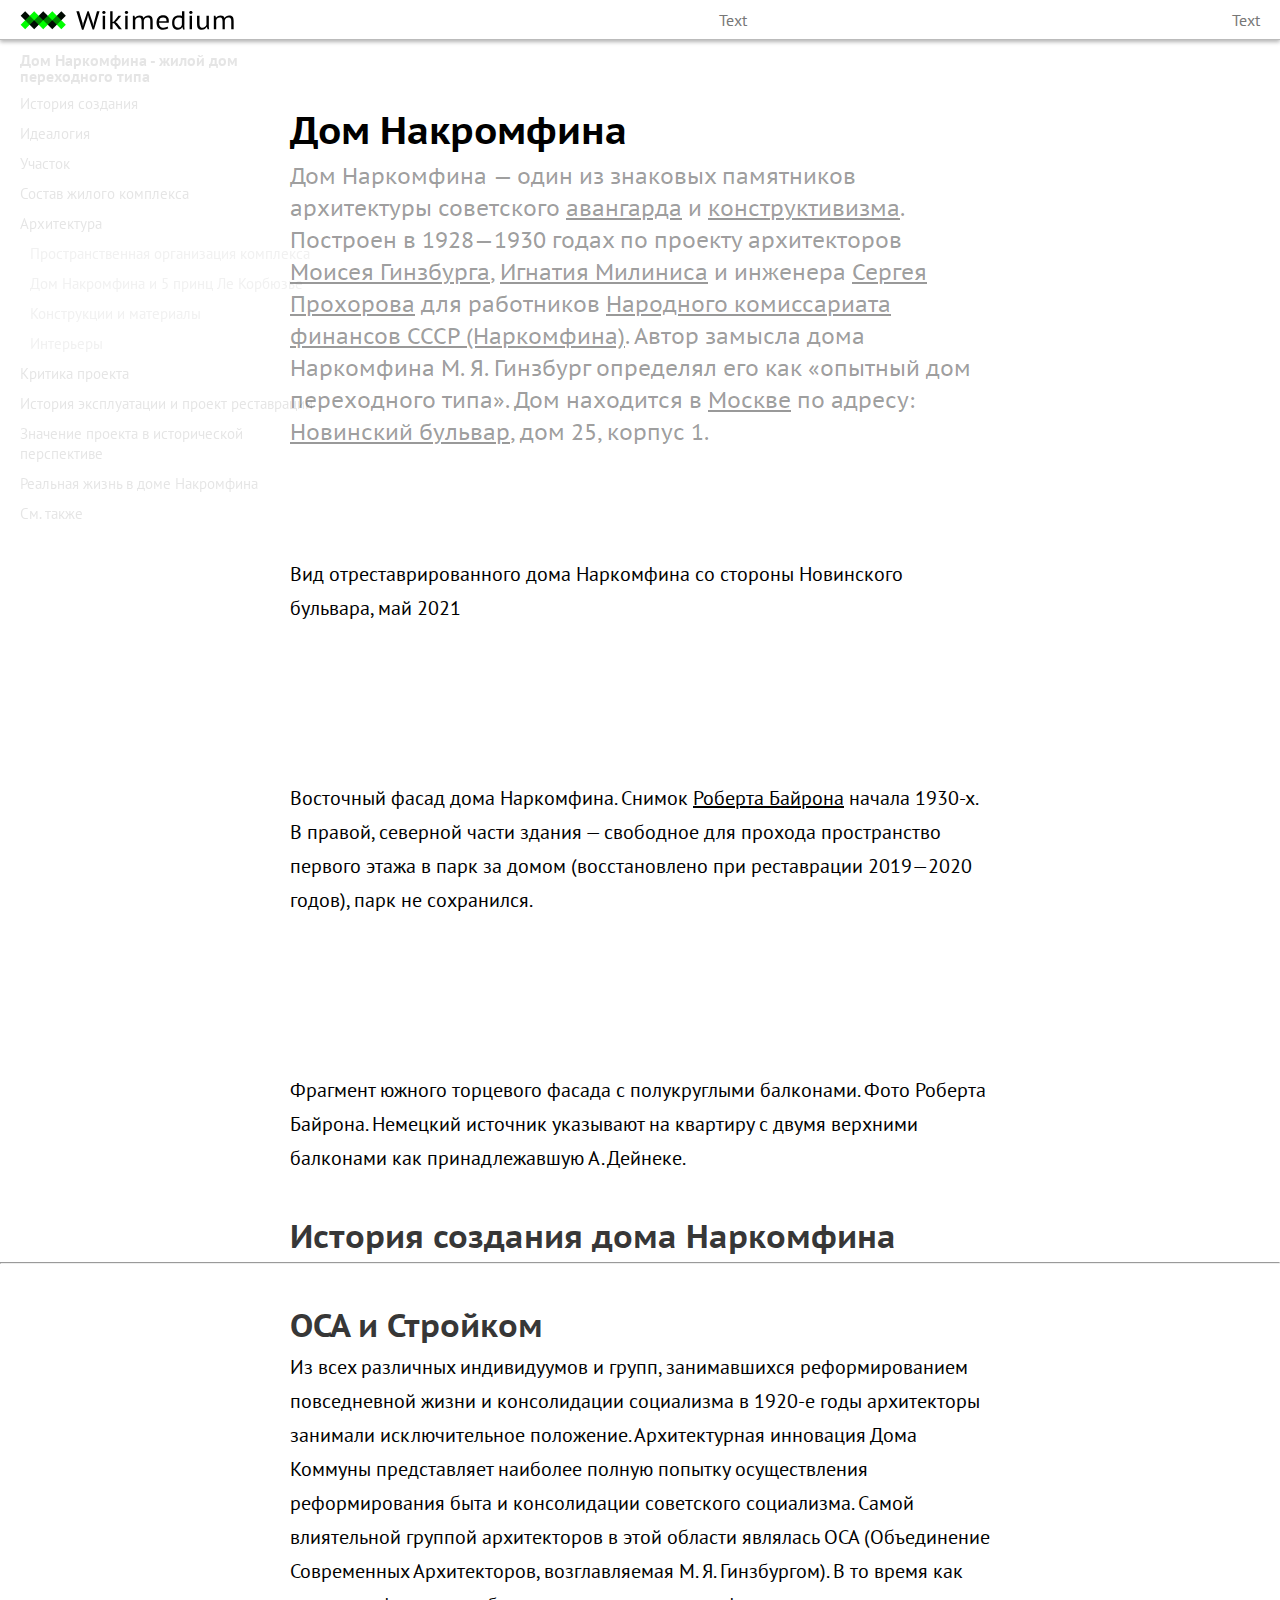
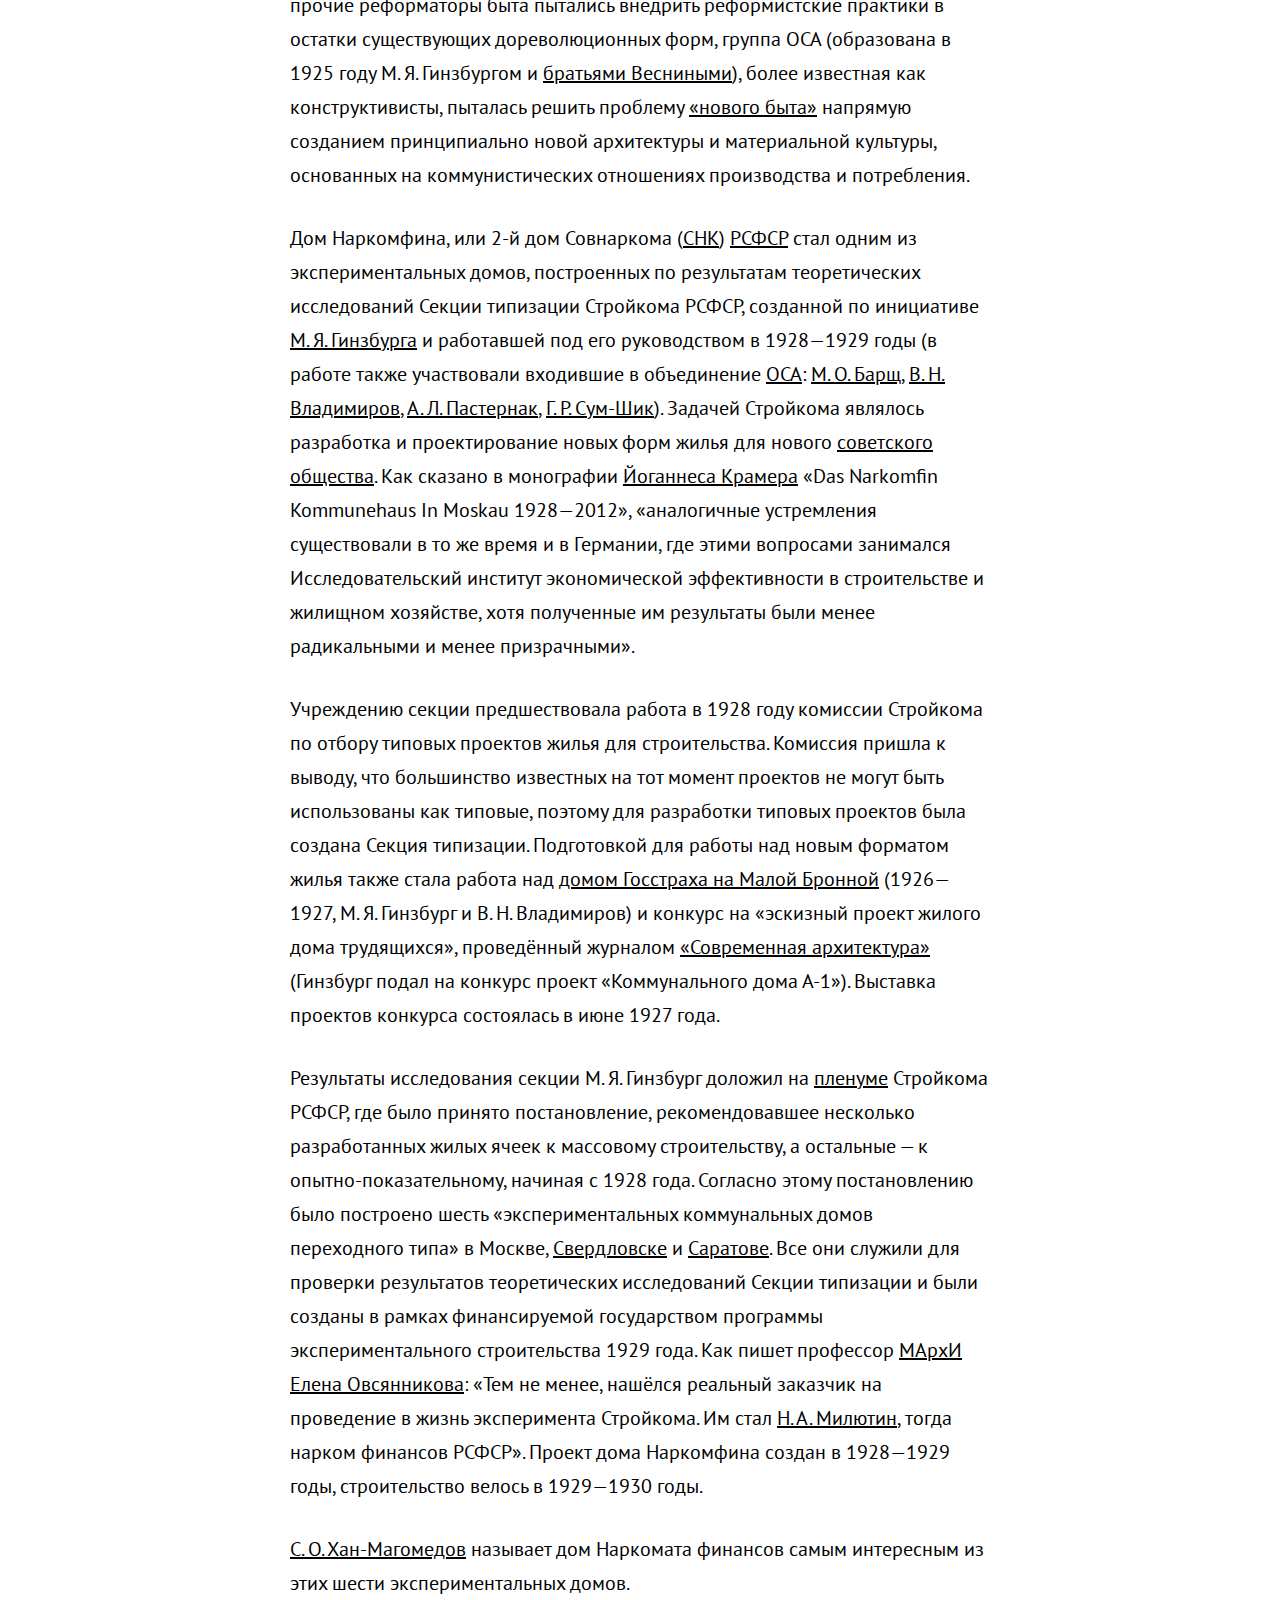
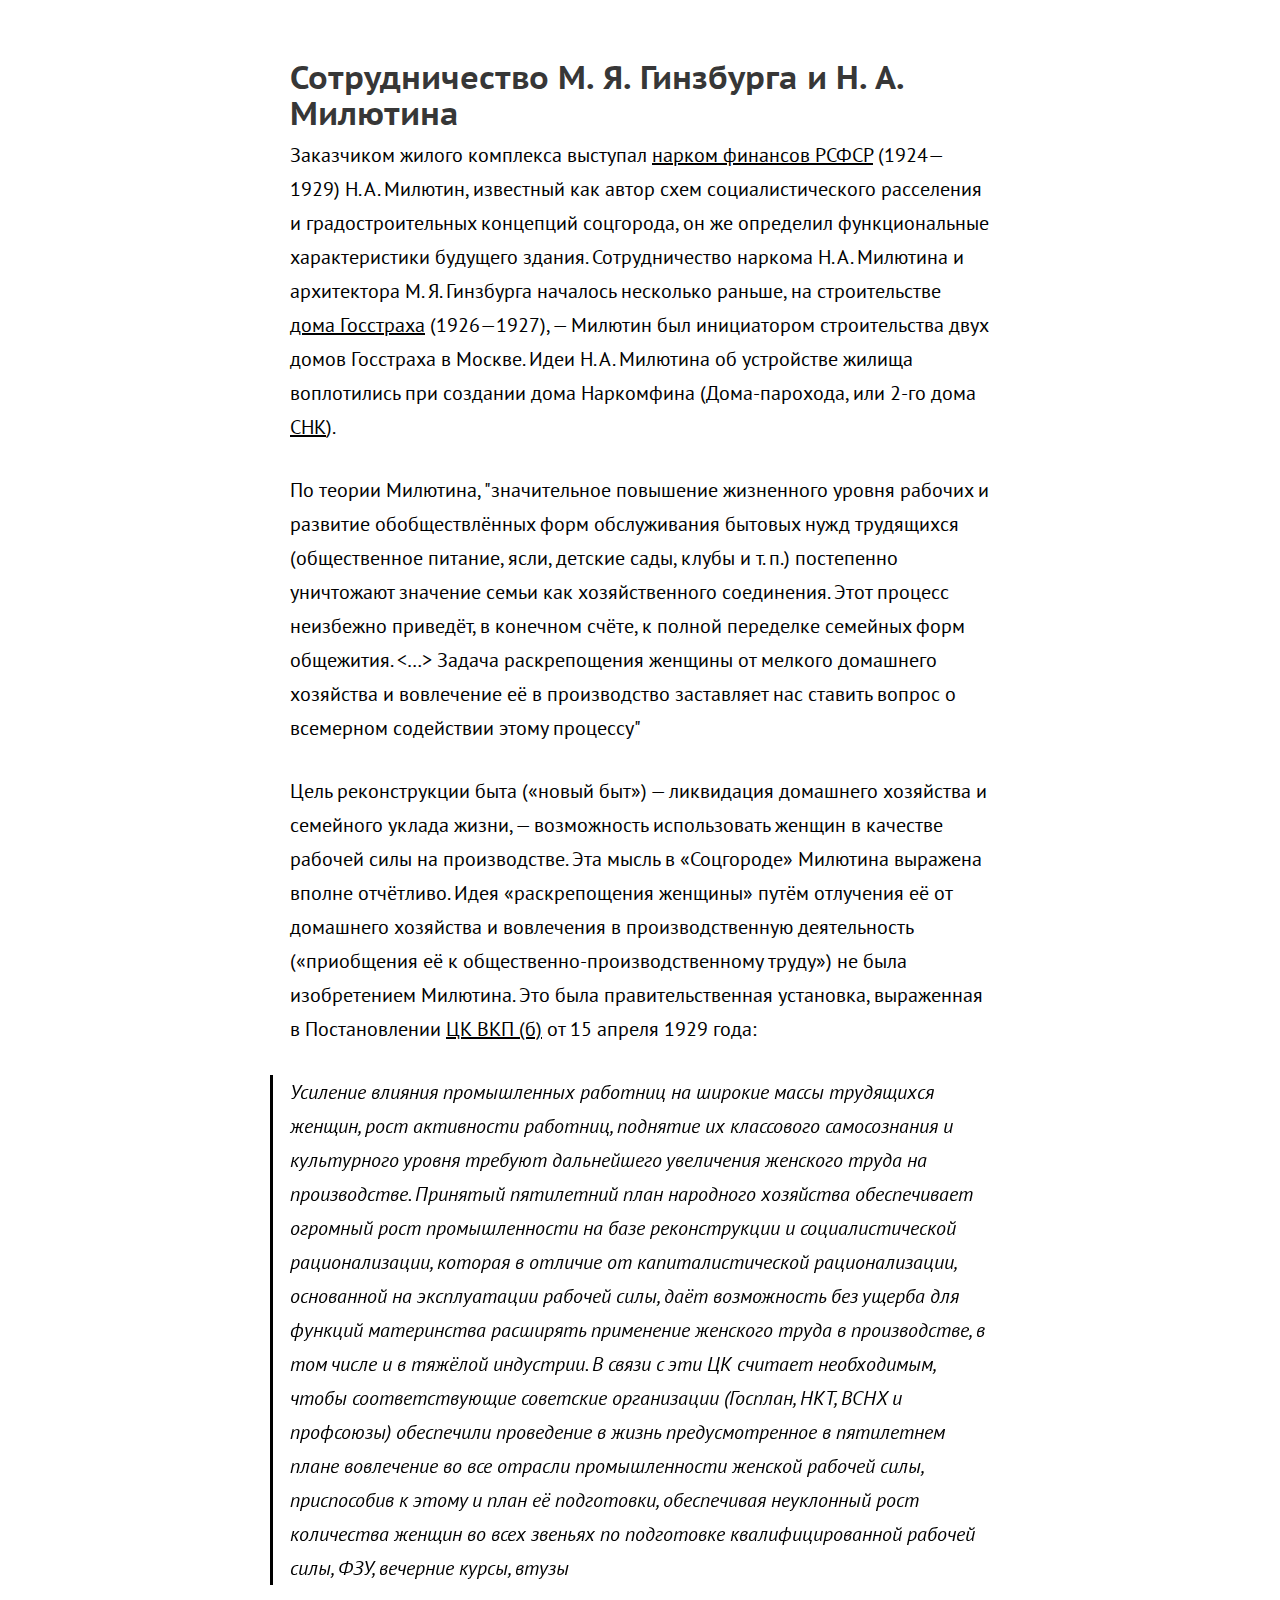
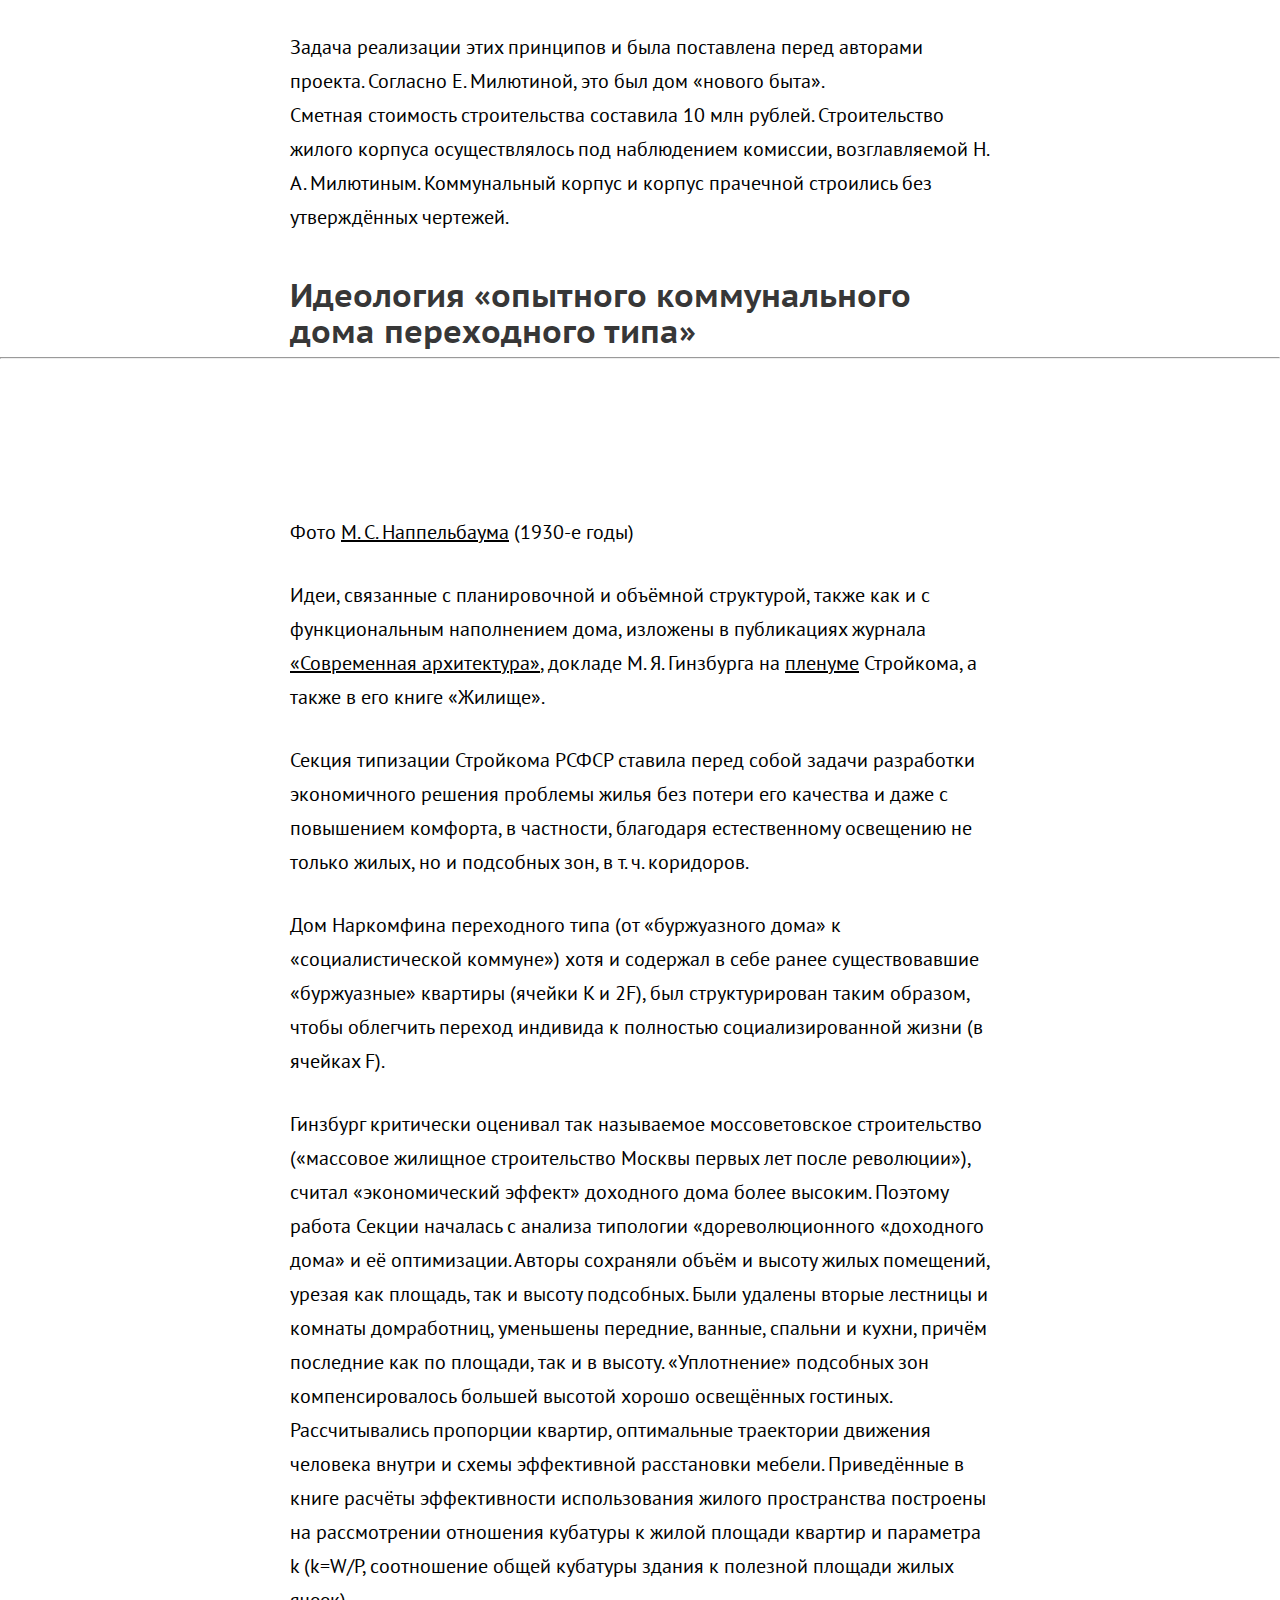
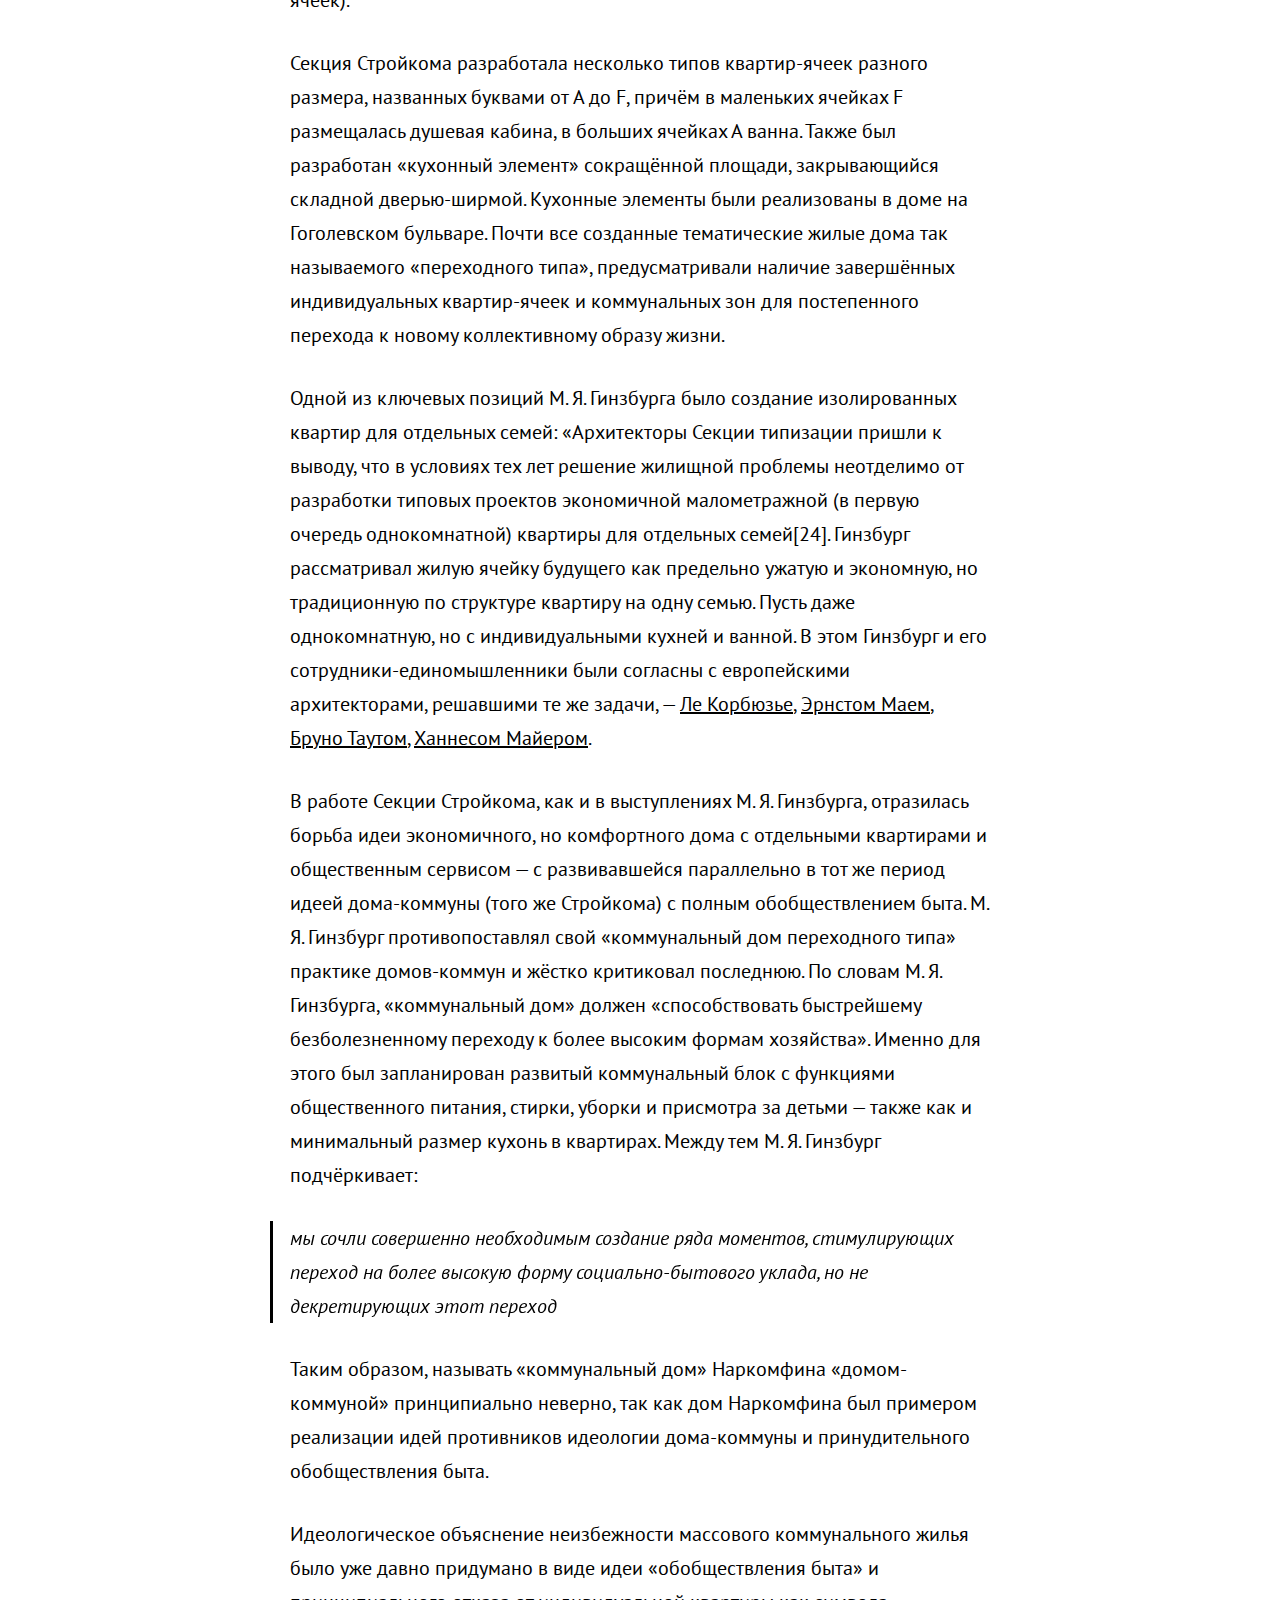
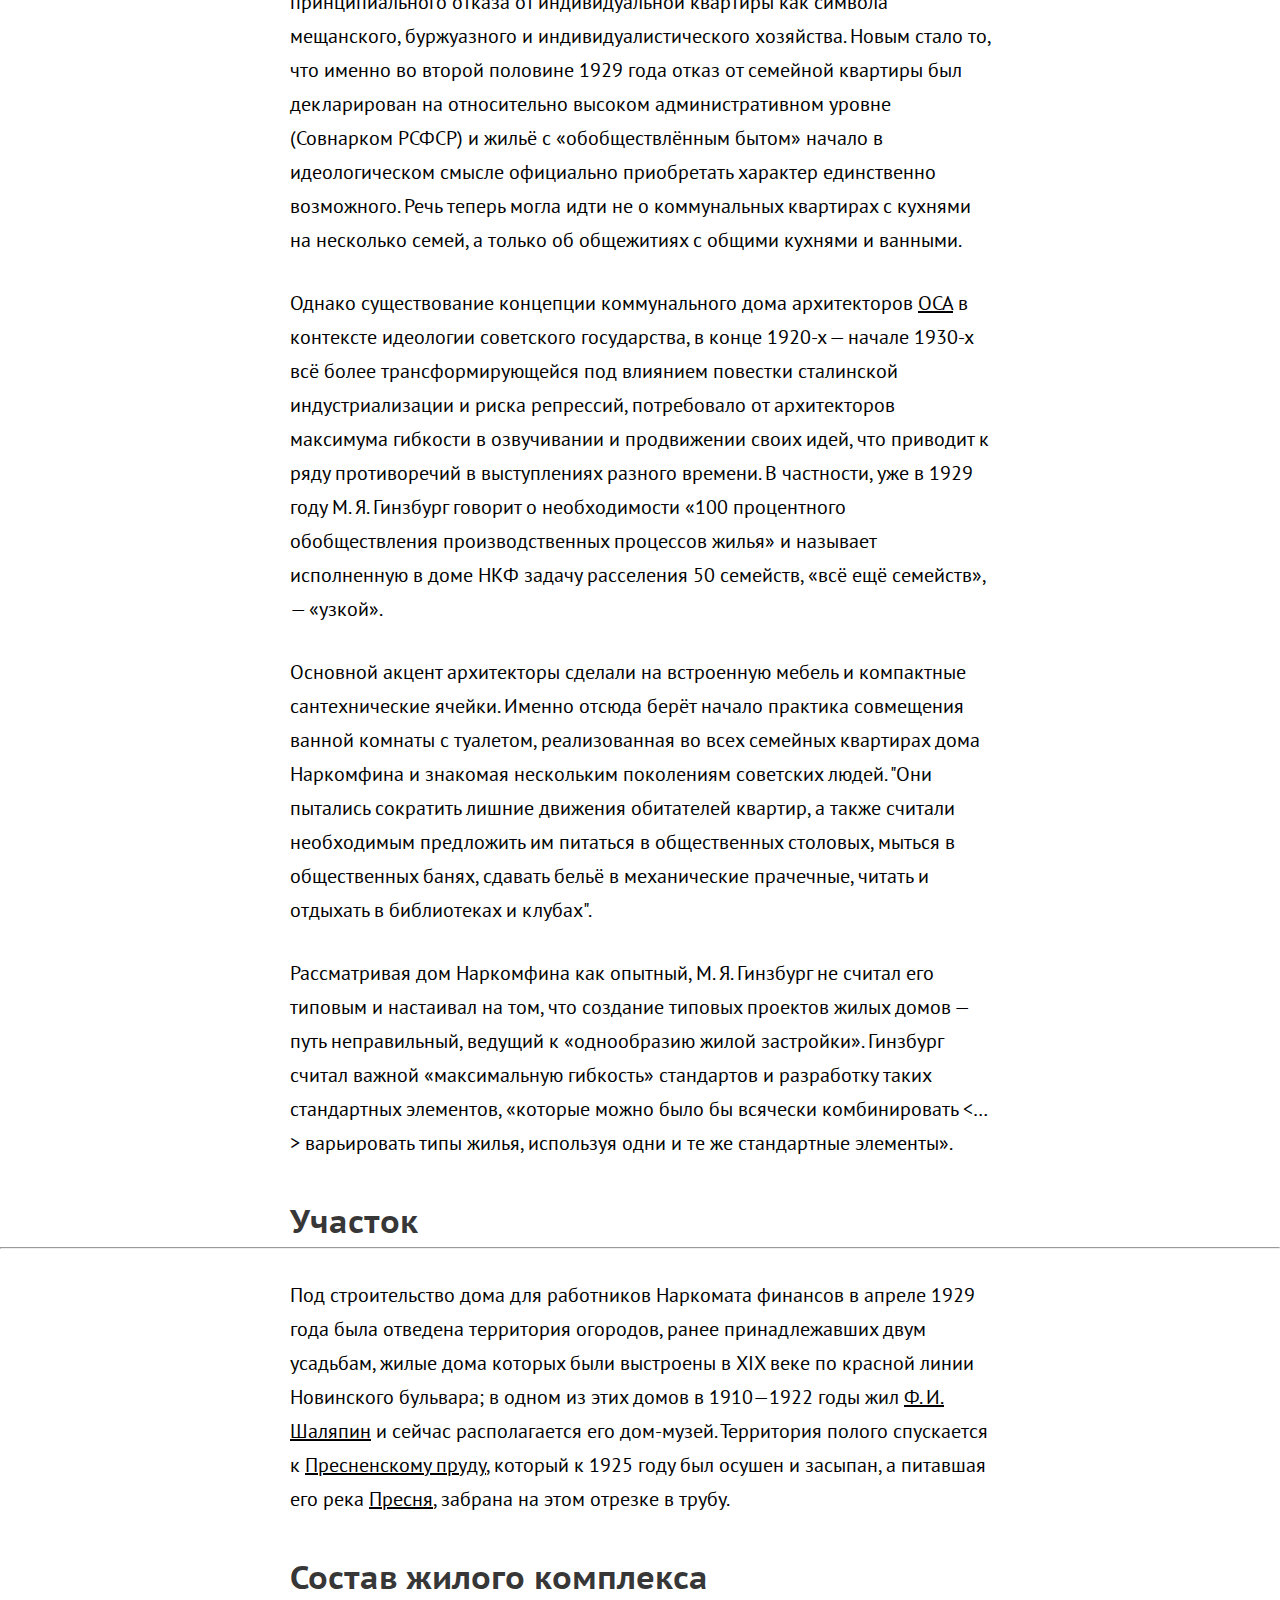
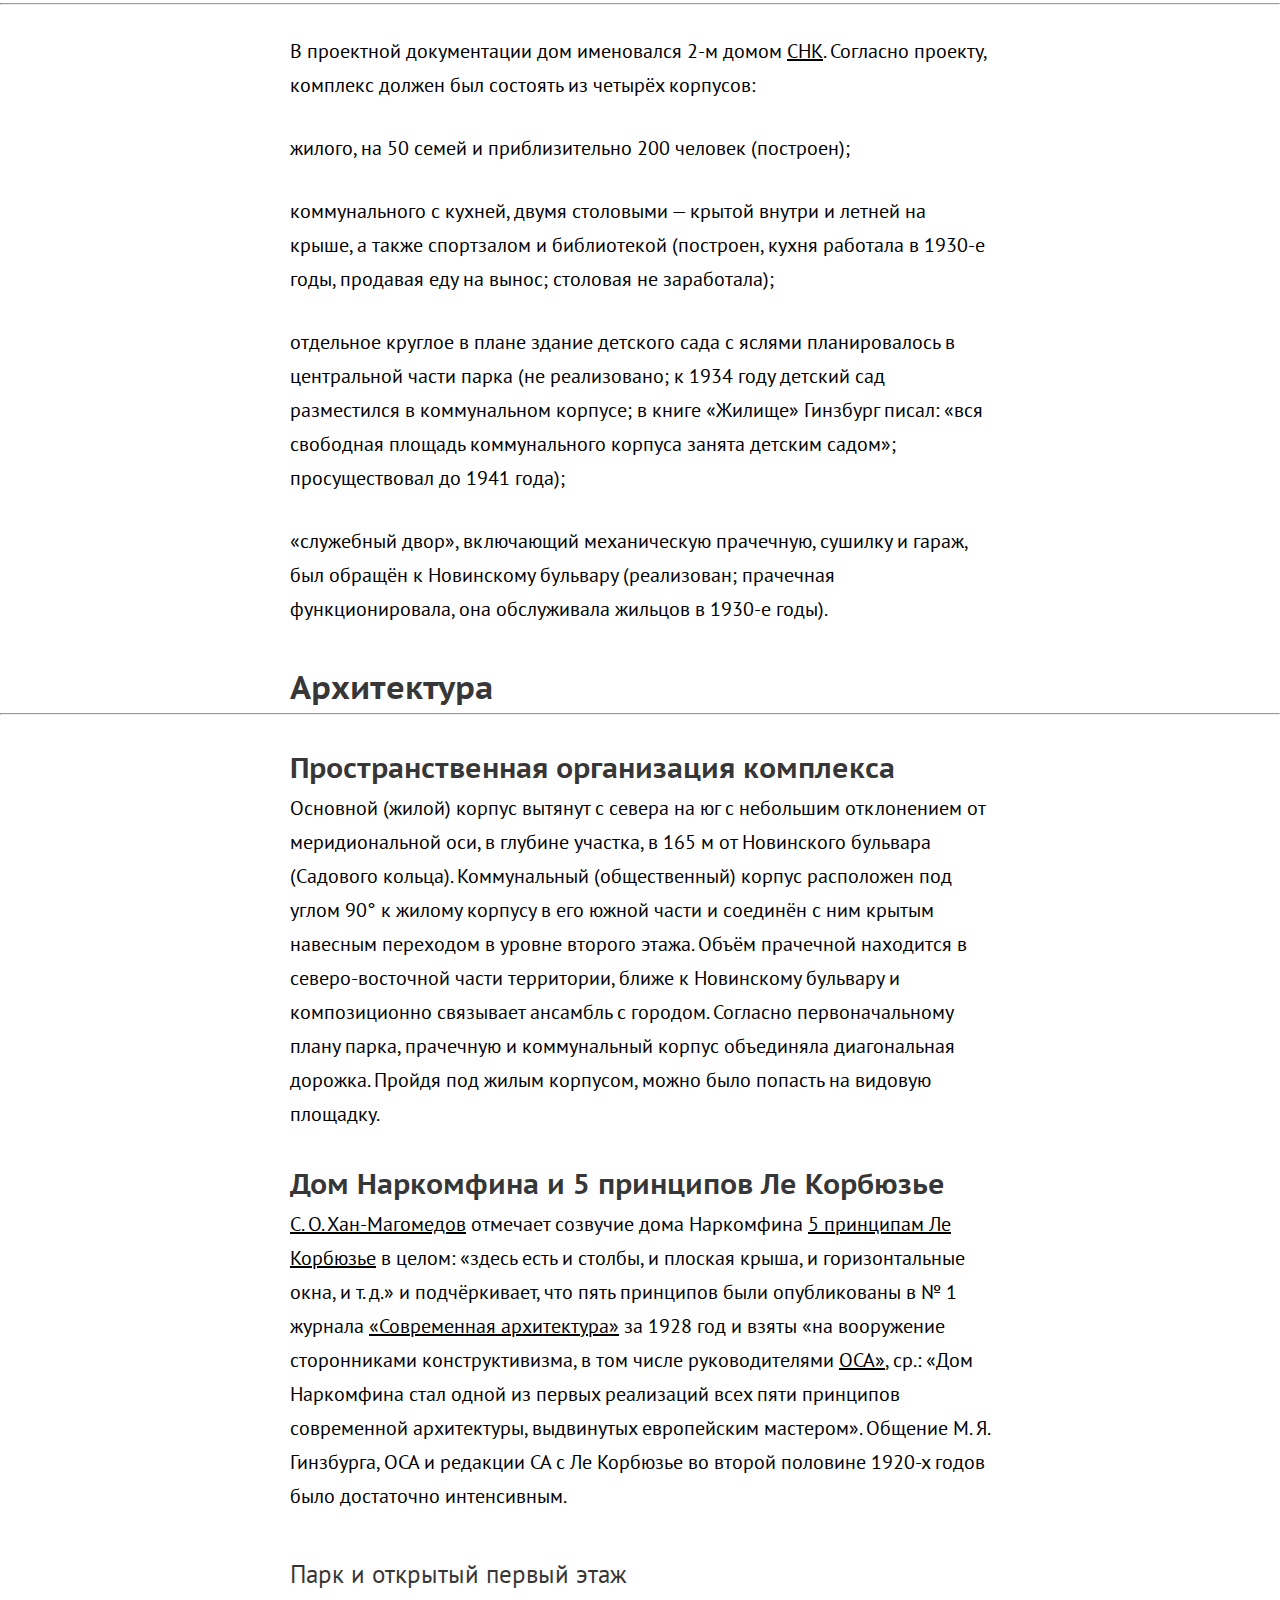
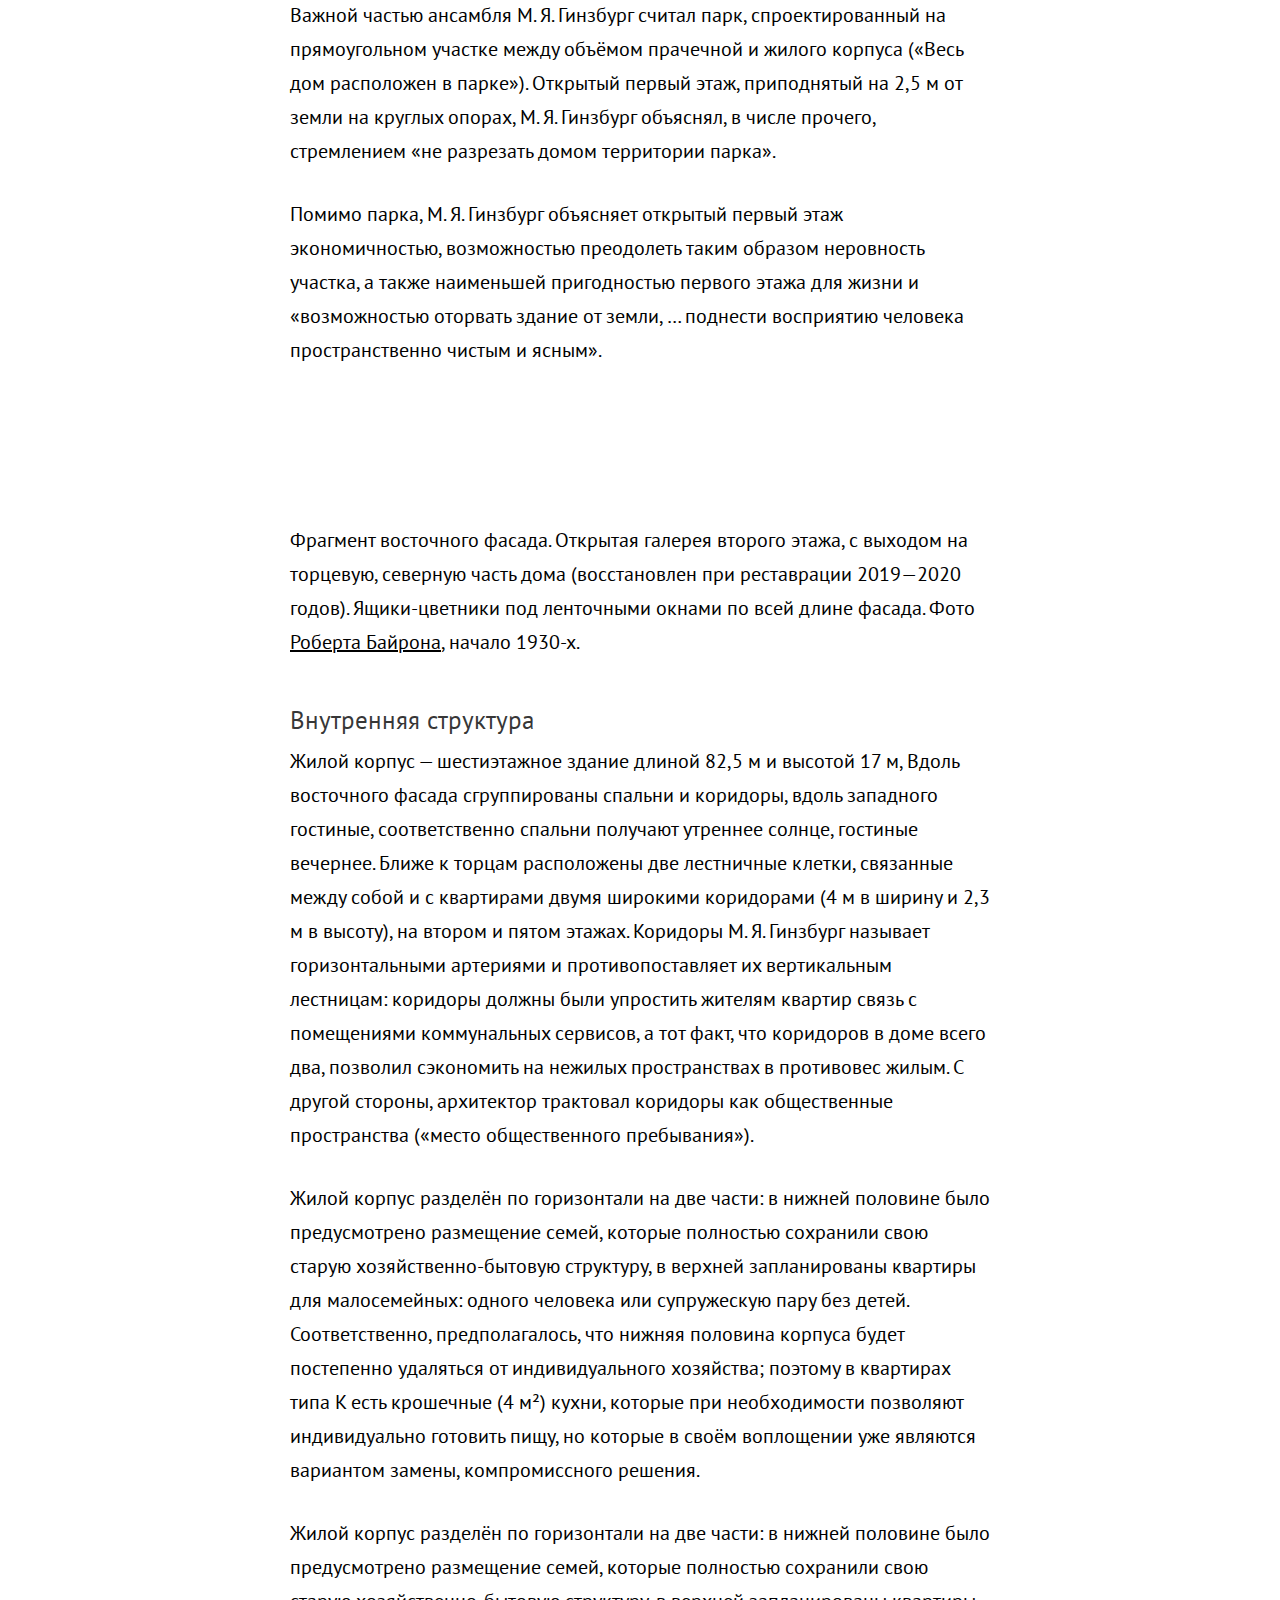
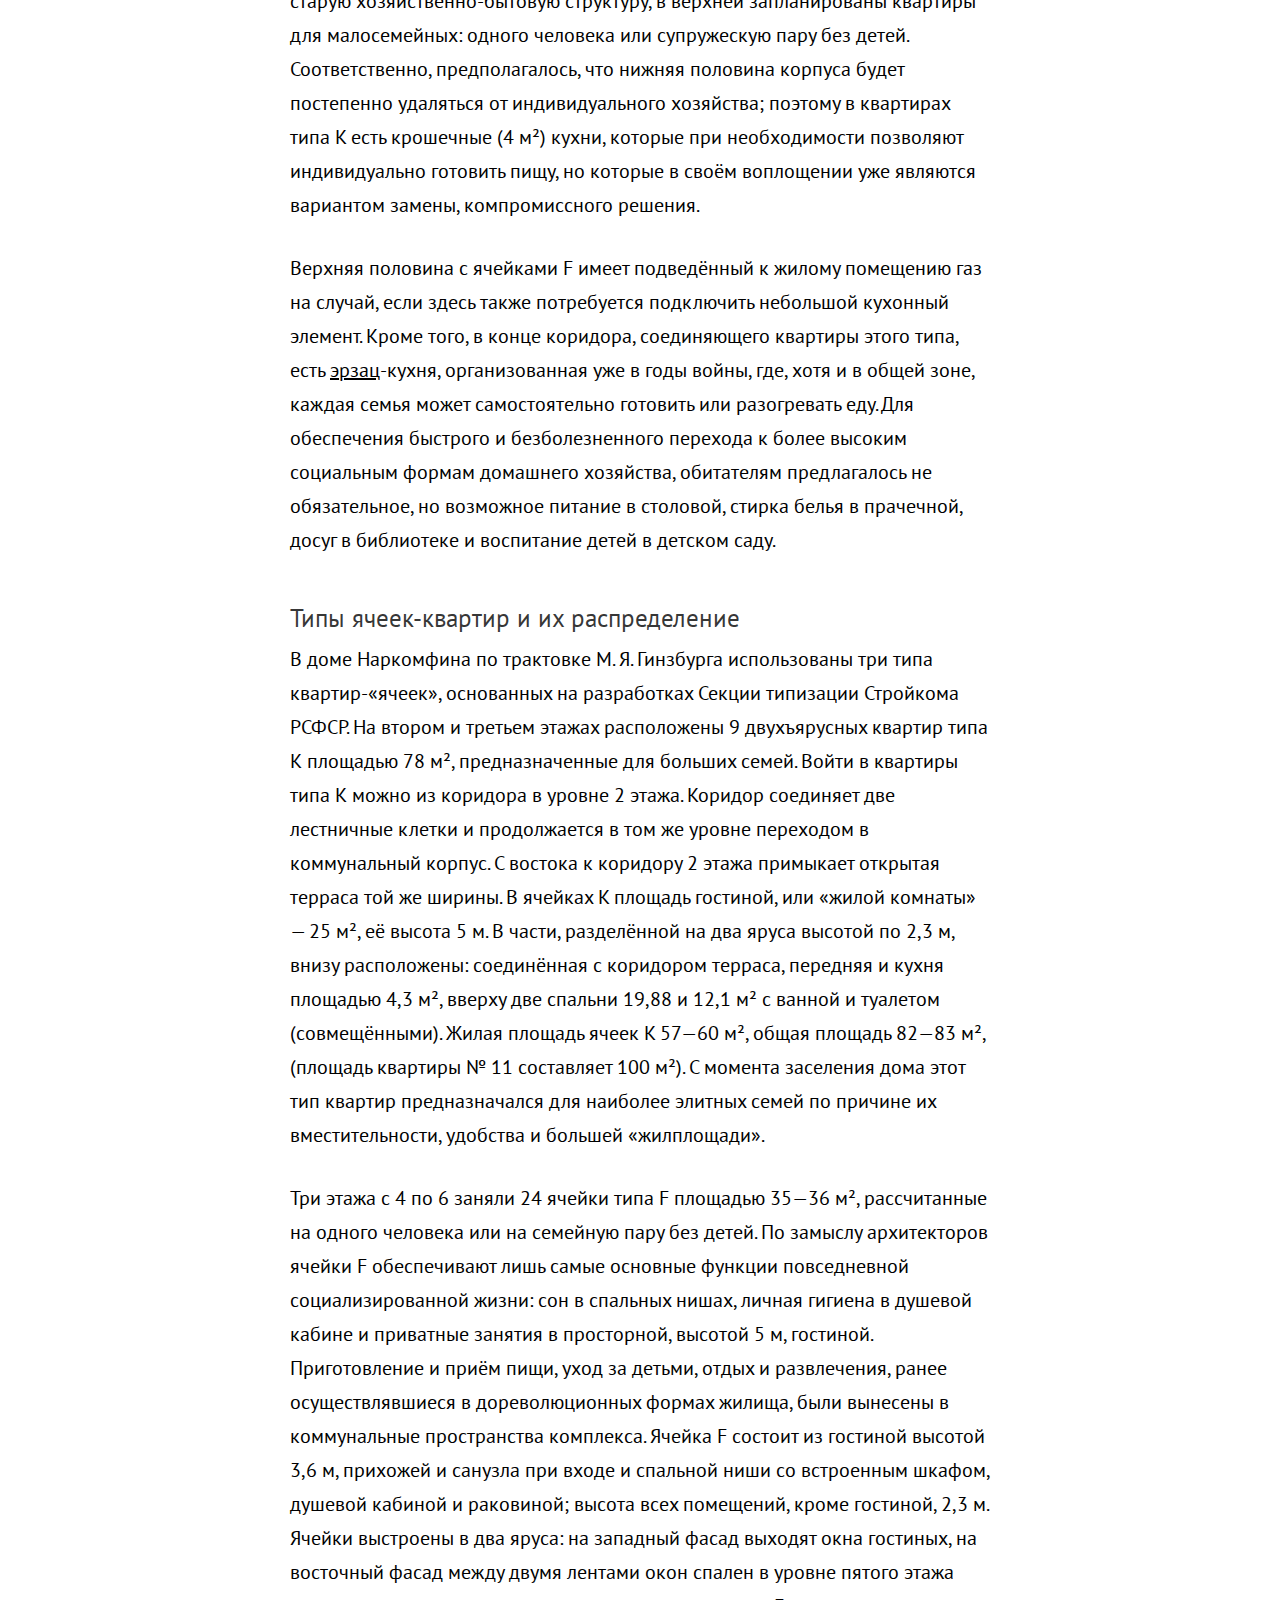
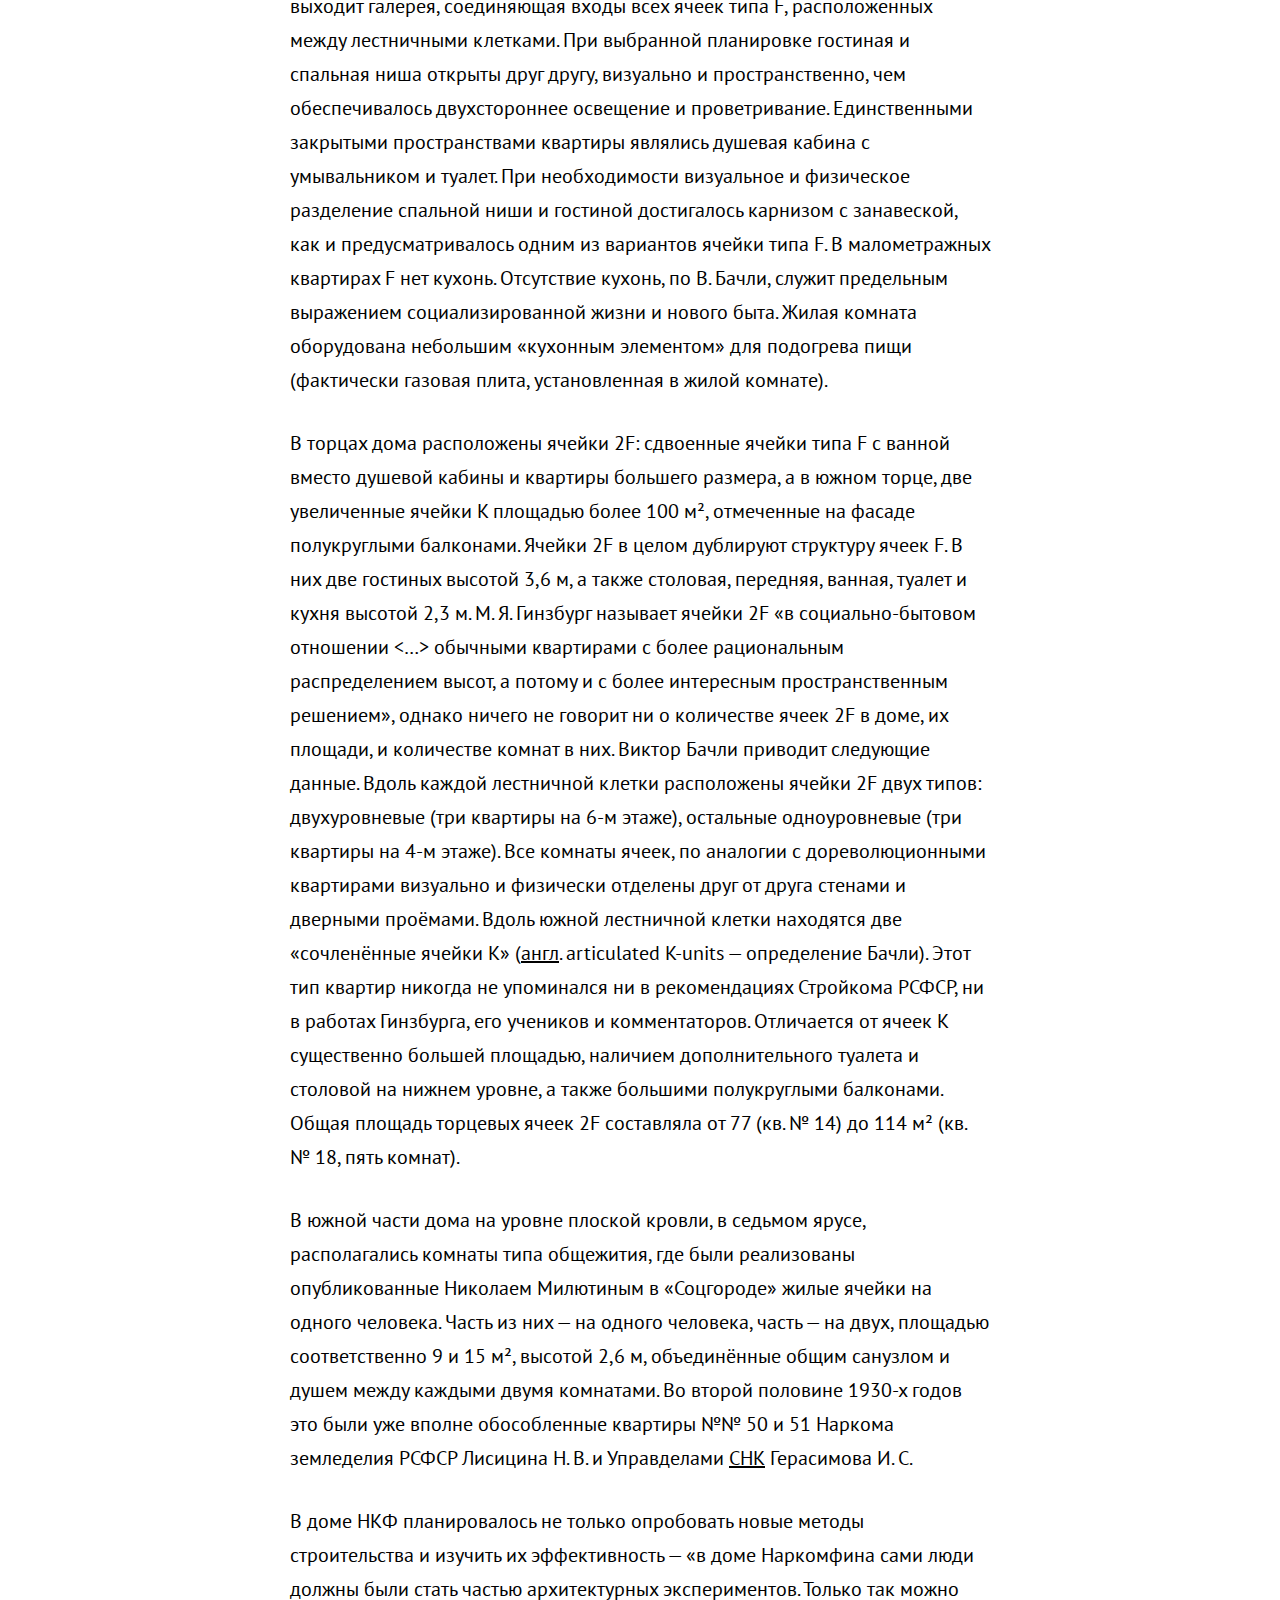
==== commit 718f81b8: "Дом" ====
--- a/index.html
+++ b/index.html
@@ -4,304 +4,299 @@
     <meta charset="utf-8">
     <title>Дом Накромфина</title>
     <link rel="stylesheet" href="stylesheet/style.css">
+    <script src="javascript/jquery-3.6.1.js" charset="utf-8"></script>
+    <script>
+    $(function() {
+      $('.sidebar a').each(function() {
+        $(this).on('click', function(e) {
+          e.preventDefault();
+          var scrollTo = $(this).attr('href');
+          var whitespace = scrollTo == '#s1' ? 70 : 30;
+          $('html,body').animate({
+            scrollTop: $(scrollTo).offset().top - whitespace
+          }, 1000);
+        });
+      });
+      });
+        </script>
 
   </head>
+  <body>
+    <div class="menubar">
+      <img src="img/logo.svg" alt="">
+      <a href="">Text</a>
+      <a href="">Text</a>
+    </div>
+    <nav class="sidebar">
+      <p>Дом Наркомфина - жилой дом переходного типа</p>
+      <ul>
+        <li><a href="#1">История создания</a></li>
+        <li><a href="#2">Идеалогия</a></li>
+        <li><a href="#3">Участок</a></li>
+        <li><a href="#4">Состав жилого комплекса</a></li>
+        <li><a href="#5">Архитектура</a></li>
+        <ul>
+          <li><a href="#5_1">Пространственная организация комплекса</a></li>
+          <li><a href="#5_2">Дом Накромфина и 5 принц Ле Корбюзье</a></li>
+          <li><a href="#5_3">Конструкции и материалы</a></li>
+          <li><a href="#5_4">Интерьеры</a></li>
+        </ul>
+        <li><a href="#6">Критика проекта</a></li>
+        <li><a href="#7">История эксплуатации и проект реставрации</a></li>
+        <li><a href="#8">Значение проекта в исторической перспективе</a></li>
+        <li><a href="#9">Реальная жизнь в доме Накромфина</a></li>
+        <li><a href="#10">См. также</a></li>
+      </ul>
+    </nav>
+    <article class="">
+      <h1>Дом Накромфина</h1>
+        <p><strong>Дом Наркомфина</strong> — один из знаковых памятников архитектуры советского <a href="https://ru.wikipedia.org/wiki/%D0%90%D0%B2%D0%B0%D0%BD%D0%B3%D0%B0%D1%80%D0%B4_(%D0%B8%D1%81%D0%BA%D1%83%D1%81%D1%81%D1%82%D0%B2%D0%BE)">авангарда</a> и <a href="https://ru.wikipedia.org/wiki/%D0%9A%D0%BE%D0%BD%D1%81%D1%82%D1%80%D1%83%D0%BA%D1%82%D0%B8%D0%B2%D0%B8%D0%B7%D0%BC_(%D0%B8%D1%81%D0%BA%D1%83%D1%81%D1%81%D1%82%D0%B2%D0%BE)">конструктивизма</a>. Построен в 1928—1930 годах по проекту архитекторов <a href="https://ru.wikipedia.org/wiki/%D0%93%D0%B8%D0%BD%D0%B7%D0%B1%D1%83%D1%80%D0%B3,_%D0%9C%D0%BE%D0%B8%D1%81%D0%B5%D0%B9_%D0%AF%D0%BA%D0%BE%D0%B2%D0%BB%D0%B5%D0%B2%D0%B8%D1%87">Моисея Гинзбурга</a>, <a href="https://ru.wikipedia.org/wiki/%D0%9C%D0%B8%D0%BB%D0%B8%D0%BD%D0%B8%D1%81,_%D0%98%D0%B3%D0%BD%D0%B0%D1%82%D0%B8%D0%B9_%D0%A4%D1%80%D0%B0%D0%BD%D1%86%D0%B5%D0%B2%D0%B8%D1%87">Игнатия Милиниса</a> и инженера <a href="https://ru.wikipedia.org/wiki/%D0%A1%D0%B5%D1%80%D0%B3%D0%B5%D0%B9_%D0%9B%D1%8C%D0%B2%D0%BE%D0%B2%D0%B8%D1%87_%D0%9F%D1%80%D0%BE%D1%85%D0%BE%D1%80%D0%BE%D0%B2">Сергея Прохорова</a> для работников <a href="https://ru.wikipedia.org/wiki/%D0%9D%D0%B0%D1%80%D0%BE%D0%B4%D0%BD%D1%8B%D0%B9_%D0%BA%D0%BE%D0%BC%D0%B8%D1%81%D1%81%D0%B0%D1%80%D0%B8%D0%B0%D1%82_%D1%84%D0%B8%D0%BD%D0%B0%D0%BD%D1%81%D0%BE%D0%B2_%D0%A1%D0%A1%D0%A1%D0%A0">Народного комиссариата финансов СССР (Наркомфина)</a>. Автор замысла дома Наркомфина М. Я. Гинзбург определял его как «опытный дом переходного типа». Дом находится в <a href="https://ru.wikipedia.org/wiki/%D0%9C%D0%BE%D1%81%D0%BA%D0%B2%D0%B0">Москве</a> по адресу: <a href="https://ru.wikipedia.org/wiki/%D0%9D%D0%BE%D0%B2%D0%B8%D0%BD%D1%81%D0%BA%D0%B8%D0%B9_%D0%B1%D1%83%D0%BB%D1%8C%D0%B2%D0%B0%D1%80">Новинский бульвар</a>, дом 25, корпус 1.
+      <img src="https://upload.wikimedia.org/wikipedia/commons/thumb/3/30/Moscow%2C_Narkomfin_building_in_May_2021_03.jpg/411px-Moscow%2C_Narkomfin_building_in_May_2021_03.jpg" alt="">
+      <p>Вид отреставрированного дома Наркомфина со стороны Новинского бульвара, май 2021</p>
+      <img src="https://upload.wikimedia.org/wikipedia/commons/thumb/7/77/Narkmomfinfoto2.jpg/420px-Narkmomfinfoto2.jpg" alt="">
+      <p>Восточный фасад дома Наркомфина. Снимок <a href="https://ru.wikipedia.org/wiki/%D0%91%D0%B0%D0%B9%D1%80%D0%BE%D0%BD,_%D0%A0%D0%BE%D0%B1%D0%B5%D1%80%D1%82">Роберта Байрона</a> начала 1930-х. В правой, северной части здания — свободное для прохода пространство первого этажа в парк за домом (восстановлено при реставрации 2019—2020 годов), парк не сохранился.</p>
+      <img src="https://upload.wikimedia.org/wikipedia/commons/thumb/0/07/Narkonfin-apartments-moscow-russia-architects-ginsburg-m-milinis-i-1928-1929-photograph-photographer-robert-byron3.png/420px-Narkonfin-apartments-moscow-russia-architects-ginsburg-m-milinis-i-1928-1929-photograph-photographer-robert-byron3.png" alt="">
+      <p>Фрагмент южного торцевого фасада с полукруглыми балконами. Фото Роберта Байрона. Немецкий источник указывают на квартиру с двумя верхними балконами как принадлежавшую А. Дейнеке.</p>
 
-  <body>
-    <h1>Дом Накромфина</h1>
-      <p><strong>Дом Наркомфина</strong> — один из знаковых памятников архитектуры советского <a href="https://ru.wikipedia.org/wiki/%D0%90%D0%B2%D0%B0%D0%BD%D0%B3%D0%B0%D1%80%D0%B4_(%D0%B8%D1%81%D0%BA%D1%83%D1%81%D1%81%D1%82%D0%B2%D0%BE)">авангарда</a> и <a href="https://ru.wikipedia.org/wiki/%D0%9A%D0%BE%D0%BD%D1%81%D1%82%D1%80%D1%83%D0%BA%D1%82%D0%B8%D0%B2%D0%B8%D0%B7%D0%BC_(%D0%B8%D1%81%D0%BA%D1%83%D1%81%D1%81%D1%82%D0%B2%D0%BE)">конструктивизма</a>. Построен в 1928—1930 годах по проекту архитекторов <a href="https://ru.wikipedia.org/wiki/%D0%93%D0%B8%D0%BD%D0%B7%D0%B1%D1%83%D1%80%D0%B3,_%D0%9C%D0%BE%D0%B8%D1%81%D0%B5%D0%B9_%D0%AF%D0%BA%D0%BE%D0%B2%D0%BB%D0%B5%D0%B2%D0%B8%D1%87">Моисея Гинзбурга</a>, <a href="https://ru.wikipedia.org/wiki/%D0%9C%D0%B8%D0%BB%D0%B8%D0%BD%D0%B8%D1%81,_%D0%98%D0%B3%D0%BD%D0%B0%D1%82%D0%B8%D0%B9_%D0%A4%D1%80%D0%B0%D0%BD%D1%86%D0%B5%D0%B2%D0%B8%D1%87">Игнатия Милиниса</a> и инженера <a href="https://ru.wikipedia.org/wiki/%D0%A1%D0%B5%D1%80%D0%B3%D0%B5%D0%B9_%D0%9B%D1%8C%D0%B2%D0%BE%D0%B2%D0%B8%D1%87_%D0%9F%D1%80%D0%BE%D1%85%D0%BE%D1%80%D0%BE%D0%B2">Сергея Прохорова</a> для работников <a href="https://ru.wikipedia.org/wiki/%D0%9D%D0%B0%D1%80%D0%BE%D0%B4%D0%BD%D1%8B%D0%B9_%D0%BA%D0%BE%D0%BC%D0%B8%D1%81%D1%81%D0%B0%D1%80%D0%B8%D0%B0%D1%82_%D1%84%D0%B8%D0%BD%D0%B0%D0%BD%D1%81%D0%BE%D0%B2_%D0%A1%D0%A1%D0%A1%D0%A0">Народного комиссариата финансов СССР (Наркомфина)</a>. Автор замысла дома Наркомфина М. Я. Гинзбург определял его как «опытный дом переходного типа». Дом находится в <a href="https://ru.wikipedia.org/wiki/%D0%9C%D0%BE%D1%81%D0%BA%D0%B2%D0%B0">Москве</a> по адресу: <a href="https://ru.wikipedia.org/wiki/%D0%9D%D0%BE%D0%B2%D0%B8%D0%BD%D1%81%D0%BA%D0%B8%D0%B9_%D0%B1%D1%83%D0%BB%D1%8C%D0%B2%D0%B0%D1%80">Новинский бульвар</a>, дом 25, корпус 1.
-<p><strong>Содержание</strong></p>
-<ol>
-  <li><a href="https://ru.wikipedia.org/wiki/%D0%94%D0%BE%D0%BC_%D0%9D%D0%B0%D1%80%D0%BA%D0%BE%D0%BC%D1%84%D0%B8%D0%BD%D0%B0#%D0%98%D1%81%D1%82%D0%BE%D1%80%D0%B8%D1%8F_%D1%81%D0%BE%D0%B7%D0%B4%D0%B0%D0%BD%D0%B8%D1%8F_%D0%B4%D0%BE%D0%BC%D0%B0_%D0%9D%D0%B0%D1%80%D0%BA%D0%BE%D0%BC%D1%84%D0%B8%D0%BD%D0%B0">История создания дома</a></li>
+      <h2 id='1'>История создания дома Наркомфина</h2>
+      <hr>
+      <h2>ОСА и Стройком</h2>
+      <p>Из всех различных индивидуумов и групп, занимавшихся реформированием повседневной жизни и консолидации социализма в 1920-е годы архитекторы занимали исключительное положение. Архитектурная инновация Дома Коммуны представляет наиболее полную попытку осуществления реформирования быта и консолидации советского социализма. Самой влиятельной группой архитекторов в этой области являлась ОСА (Объединение Современных Архитекторов, возглавляемая М. Я. Гинзбургом). В то время как прочие реформаторы быта пытались внедрить реформистские практики в остатки существующих дореволюционных форм, группа ОСА (образована в 1925 году М. Я. Гинзбургом и <a href="https://ru.wikipedia.org/wiki/%D0%91%D1%80%D0%B0%D1%82%D1%8C%D1%8F_%D0%92%D0%B5%D1%81%D0%BD%D0%B8%D0%BD%D1%8B">братьями Весниными</a>), более известная как конструктивисты, пыталась решить проблему
+      <a href="https://ru.wikipedia.org/wiki/%D0%9D%D0%BE%D0%B2%D1%8B%D0%B9_%D0%91%D1%8B%D1%82">«нового быта»</a> напрямую созданием принципиально новой архитектуры и материальной культуры, основанных на коммунистических отношениях производства и потребления.</p>
+      <p>Дом Наркомфина, или 2-й дом Совнаркома (<a href="https://ru.wikipedia.org/wiki/%D0%A1%D0%BE%D0%B2%D0%B5%D1%82_%D0%BD%D0%B0%D1%80%D0%BE%D0%B4%D0%BD%D1%8B%D1%85_%D0%BA%D0%BE%D0%BC%D0%B8%D1%81%D1%81%D0%B0%D1%80%D0%BE%D0%B2">СНК</a>) <a href="https://ru.wikipedia.org/wiki/%D0%A0%D0%BE%D1%81%D1%81%D0%B8%D0%B9%D1%81%D0%BA%D0%B0%D1%8F_%D0%A1%D0%BE%D0%B2%D0%B5%D1%82%D1%81%D0%BA%D0%B0%D1%8F_%D0%A4%D0%B5%D0%B4%D0%B5%D1%80%D0%B0%D1%82%D0%B8%D0%B2%D0%BD%D0%B0%D1%8F_%D0%A1%D0%BE%D1%86%D0%B8%D0%B0%D0%BB%D0%B8%D1%81%D1%82%D0%B8%D1%87%D0%B5%D1%81%D0%BA%D0%B0%D1%8F_%D0%A0%D0%B5%D1%81%D0%BF%D1%83%D0%B1%D0%BB%D0%B8%D0%BA%D0%B0">РСФСР</a> стал одним из экспериментальных домов, построенных по результатам теоретических исследований Секции типизации Стройкома РСФСР, созданной по инициативе <a href="https://ru.wikipedia.org/wiki/%D0%93%D0%B8%D0%BD%D0%B7%D0%B1%D1%83%D1%80%D0%B3,_%D0%9C%D0%BE%D0%B8%D1%81%D0%B5%D0%B9_%D0%AF%D0%BA%D0%BE%D0%B2%D0%BB%D0%B5%D0%B2%D0%B8%D1%87">М. Я. Гинзбурга</a> и работавшей под его руководством в 1928—1929 годы (в работе также участвовали входившие в объединение <a href="https://ru.wikipedia.org/wiki/%D0%9E%D0%B1%D1%8A%D0%B5%D0%B4%D0%B8%D0%BD%D0%B5%D0%BD%D0%B8%D0%B5_%D1%81%D0%BE%D0%B2%D1%80%D0%B5%D0%BC%D0%B5%D0%BD%D0%BD%D1%8B%D1%85_%D0%B0%D1%80%D1%85%D0%B8%D1%82%D0%B5%D0%BA%D1%82%D0%BE%D1%80%D0%BE%D0%B2">ОСА</a>: <a href="https://ru.wikipedia.org/wiki/%D0%91%D0%B0%D1%80%D1%89,_%D0%9C%D0%B8%D1%85%D0%B0%D0%B8%D0%BB_%D0%9E%D1%81%D0%B8%D0%BF%D0%BE%D0%B2%D0%B8%D1%87">М. О. Барщ</a>, <a href="https://ru.wikipedia.org/wiki/%D0%92%D0%BB%D0%B0%D0%B4%D0%B8%D0%BC%D0%B8%D1%80%D0%BE%D0%B2,_%D0%92%D1%8F%D1%87%D0%B5%D1%81%D0%BB%D0%B0%D0%B2_%D0%9D%D0%B8%D0%BA%D0%BE%D0%BB%D0%B0%D0%B5%D0%B2%D0%B8%D1%87">В. Н. Владимиров</a>, <a href="https://ru.wikipedia.org/wiki/%D0%9F%D0%B0%D1%81%D1%82%D0%B5%D1%80%D0%BD%D0%B0%D0%BA,_%D0%90%D0%BB%D0%B5%D0%BA%D1%81%D0%B0%D0%BD%D0%B4%D1%80_%D0%9B%D0%B5%D0%BE%D0%BD%D0%B8%D0%B4%D0%BE%D0%B2%D0%B8%D1%87">А. Л. Пастернак</a>, <a href="https://ru.wikipedia.org/w/index.php?title=%D0%A1%D1%83%D0%BC-%D0%A8%D0%B8%D0%BA,_%D0%93%D1%80%D0%B8%D0%B3%D0%BE%D1%80%D0%B8%D0%B9_%D0%A0%D0%BE%D0%BC%D0%B0%D0%BD%D0%BE%D0%B2%D0%B8%D1%87&action=edit&redlink=1">Г. Р. Сум-Шик</a>). Задачей Стройкома являлось разработка и проектирование новых форм жилья для нового <a href="https://ru.wikipedia.org/wiki/%D0%A1%D0%BE%D0%B2%D0%B5%D1%82%D1%81%D0%BA%D0%B8%D0%B9_%D0%BD%D0%B0%D1%80%D0%BE%D0%B4">советского общества</a>. Как сказано в монографии <a href="https://ru.wikipedia.org/w/index.php?title=%D0%9A%D1%80%D0%B0%D0%BC%D0%B5%D1%80,_%D0%99%D0%BE%D0%B3%D0%B0%D0%BD%D0%BD%D0%B5%D1%81&action=edit&redlink=1">Йоганнеса Крамера</a> «Das Narkomfin Kommunehaus In Moskau 1928—2012», «аналогичные устремления существовали в то же время и в Германии, где этими вопросами занимался Исследовательский институт экономической эффективности в строительстве и жилищном хозяйстве, хотя полученные им результаты были менее радикальными и менее призрачными».</p>
+      <p>Учреждению секции предшествовала работа в 1928 году комиссии Стройкома по отбору типовых проектов жилья для строительства. Комиссия пришла к выводу, что большинство известных на тот момент проектов не могут быть использованы как типовые, поэтому для разработки типовых проектов была создана Секция типизации. Подготовкой для работы над новым форматом жилья также стала работа над <a href="https://ru.wikipedia.org/wiki/%D0%96%D0%B8%D0%BB%D0%BE%D0%B9_%D0%B4%D0%BE%D0%BC_%D0%93%D0%BE%D1%81%D1%81%D1%82%D1%80%D0%B0%D1%85%D0%B0_%D0%BD%D0%B0_%D0%9C%D0%B0%D0%BB%D0%BE%D0%B9_%D0%91%D1%80%D0%BE%D0%BD%D0%BD%D0%BE%D0%B9">домом Госстраха на Малой Бронной</a> (1926—1927, М. Я. Гинзбург и В. Н. Владимиров) и конкурс на «эскизный проект жилого дома трудящихся», проведённый журналом <a href="https://ru.wikipedia.org/wiki/%D0%A1%D0%BE%D0%B2%D1%80%D0%B5%D0%BC%D0%B5%D0%BD%D0%BD%D0%B0%D1%8F_%D0%B0%D1%80%D1%85%D0%B8%D1%82%D0%B5%D0%BA%D1%82%D1%83%D1%80%D0%B0_(%D0%B6%D1%83%D1%80%D0%BD%D0%B0%D0%BB)">«Современная архитектура»</a> (Гинзбург подал на конкурс проект «Коммунального дома А-1»). Выставка проектов конкурса состоялась в июне 1927 года.</p>
+      <p>Результаты исследования секции М. Я. Гинзбург доложил на <a href="https://ru.wikipedia.org/wiki/%D0%9F%D0%BB%D0%B5%D0%BD%D0%B0%D1%80%D0%BD%D0%BE%D0%B5_%D0%B7%D0%B0%D1%81%D0%B5%D0%B4%D0%B0%D0%BD%D0%B8%D0%B5">пленуме</a> Стройкома РСФСР, где было принято постановление, рекомендовавшее несколько разработанных жилых ячеек к массовому строительству, а остальные — к опытно-показательному, начиная с 1928 года. Согласно этому постановлению было построено шесть «экспериментальных коммунальных домов переходного типа» в Москве, <a href="https://ru.wikipedia.org/wiki/%D0%95%D0%BA%D0%B0%D1%82%D0%B5%D1%80%D0%B8%D0%BD%D0%B1%D1%83%D1%80%D0%B3">Свердловске</a> и <a href="https://ru.wikipedia.org/wiki/%D0%A1%D0%B0%D1%80%D0%B0%D1%82%D0%BE%D0%B2">Саратове</a>. Все они служили для проверки результатов теоретических исследований Секции типизации и были созданы в рамках финансируемой государством программы экспериментального строительства 1929 года. Как пишет профессор <a href="https://ru.wikipedia.org/wiki/%D0%9C%D0%BE%D1%81%D0%BA%D0%BE%D0%B2%D1%81%D0%BA%D0%B8%D0%B9_%D0%B0%D1%80%D1%85%D0%B8%D1%82%D0%B5%D0%BA%D1%82%D1%83%D1%80%D0%BD%D1%8B%D0%B9_%D0%B8%D0%BD%D1%81%D1%82%D0%B8%D1%82%D1%83%D1%82">МАрхИ</a> <a href="https://ru.wikipedia.org/wiki/%D0%9E%D0%B2%D1%81%D1%8F%D0%BD%D0%BD%D0%B8%D0%BA%D0%BE%D0%B2%D0%B0,_%D0%95%D0%BB%D0%B5%D0%BD%D0%B0_%D0%91%D0%BE%D1%80%D0%B8%D1%81%D0%BE%D0%B2%D0%BD%D0%B0">Елена Овсянникова</a>: «Тем не менее, нашёлся реальный заказчик на проведение в жизнь эксперимента Стройкома. Им стал <a href="https://ru.wikipedia.org/wiki/%D0%9C%D0%B8%D0%BB%D1%8E%D1%82%D0%B8%D0%BD,_%D0%9D%D0%B8%D0%BA%D0%BE%D0%BB%D0%B0%D0%B9_%D0%90%D0%BB%D0%B5%D0%BA%D1%81%D0%B0%D0%BD%D0%B4%D1%80%D0%BE%D0%B2%D0%B8%D1%87">Н. А. Милютин</a>, тогда нарком финансов РСФСР». Проект дома Наркомфина создан в 1928—1929 годы, строительство велось в 1929—1930 годы.</p>
+      <p><a href="https://ru.wikipedia.org/wiki/%D0%A5%D0%B0%D0%BD-%D0%9C%D0%B0%D0%B3%D0%BE%D0%BC%D0%B5%D0%B4%D0%BE%D0%B2,_%D0%A1%D0%B5%D0%BB%D0%B8%D0%BC_%D0%9E%D0%BC%D0%B0%D1%80%D0%BE%D0%B2%D0%B8%D1%87">С. О. Хан-Магомедов</a> называет дом Наркомата финансов самым интересным из этих шести экспериментальных домов.</p>
+      <br>
+      <h2>Сотрудничество М. Я. Гинзбурга и Н. А. Милютина</h2>
+      <p>Заказчиком жилого комплекса выступал <a href="https://ru.wikipedia.org/wiki/%D0%9D%D0%B0%D1%80%D0%BE%D0%B4%D0%BD%D1%8B%D0%B9_%D0%BA%D0%BE%D0%BC%D0%B8%D1%81%D1%81%D0%B0%D1%80%D0%B8%D0%B0%D1%82_%D1%84%D0%B8%D0%BD%D0%B0%D0%BD%D1%81%D0%BE%D0%B2_%D0%A0%D0%A1%D0%A4%D0%A1%D0%A0">нарком финансов РСФСР</a> (1924—1929) Н. А. Милютин, известный как автор схем социалистического расселения и градостроительных концепций соцгорода, он же определил функциональные характеристики будущего здания. Сотрудничество наркома Н. А. Милютина и архитектора М. Я. Гинзбурга началось несколько раньше, на строительстве <a href="https://ru.wikipedia.org/wiki/%D0%96%D0%B8%D0%BB%D0%BE%D0%B9_%D0%B4%D0%BE%D0%BC_%D0%93%D0%BE%D1%81%D1%81%D1%82%D1%80%D0%B0%D1%85%D0%B0_%D0%BD%D0%B0_%D0%9C%D0%B0%D0%BB%D0%BE%D0%B9_%D0%91%D1%80%D0%BE%D0%BD%D0%BD%D0%BE%D0%B9">дома Госстраха</a> (1926—1927), — Милютин был инициатором строительства двух домов Госстраха в Москве. Идеи Н. А. Милютина об устройстве жилища воплотились при создании дома Наркомфина (Дома-парохода, или 2-го дома <a href="https://ru.wikipedia.org/wiki/%D0%A1%D0%BE%D0%B2%D0%B5%D1%82_%D0%BD%D0%B0%D1%80%D0%BE%D0%B4%D0%BD%D1%8B%D1%85_%D0%BA%D0%BE%D0%BC%D0%B8%D1%81%D1%81%D0%B0%D1%80%D0%BE%D0%B2">СНК</a>).</p>
+      <p>По теории Милютина, "<em>значительное повышение жизненного уровня рабочих и развитие обобществлённых форм обслуживания бытовых нужд трудящихся (общественное питание, ясли, детские сады, клубы и т. п.) постепенно уничтожают значение семьи как хозяйственного соединения. Этот процесс неизбежно приведёт, в конечном счёте, к полной переделке семейных форм общежития. <…> Задача раскрепощения женщины от мелкого домашнего хозяйства и вовлечение её в производство заставляет нас ставить вопрос о всемерном содействии этому процессу</em>"</p>
+      <p>Цель реконструкции быта («новый быт») — ликвидация домашнего хозяйства и семейного уклада жизни, — возможность использовать женщин в качестве рабочей силы на производстве. Эта мысль в «Соцгороде» Милютина выражена вполне отчётливо. Идея «раскрепощения женщины» путём отлучения её от домашнего хозяйства и вовлечения в производственную деятельность («приобщения её к общественно-производственному труду») не была изобретением Милютина. Это была правительственная установка, выраженная в Постановлении <a href="https://ru.wikipedia.org/wiki/%D0%A6%D0%9A_%D0%92%D0%9A%D0%9F_(%D0%B1)">ЦК ВКП (б)</a> от 15 апреля 1929 года:</p>
+      <blockquote cite="http://">
+        <q cite="">Усиление влияния промышленных работниц на широкие массы трудящихся женщин, рост активности работниц, поднятие их классового самосознания и культурного уровня требуют дальнейшего увеличения женского труда на производстве. Принятый пятилетний план народного хозяйства обеспечивает огромный рост промышленности на базе реконструкции и социалистической рационализации, которая в отличие от капиталистической рационализации, основанной на эксплуатации рабочей силы, даёт возможность без ущерба для функций материнства расширять применение женского труда в производстве, в том числе и в тяжёлой индустрии. В связи с эти ЦК считает необходимым, чтобы соответствующие советские организации (Госплан, НКТ, ВСНХ и профсоюзы) обеспечили проведение в жизнь предусмотренное в пятилетнем плане вовлечение во все отрасли промышленности женской рабочей силы, приспособив к этому и план её подготовки, обеспечивая неуклонный рост количества женщин во всех звеньях по подготовке квалифицированной рабочей силы, ФЗУ, вечерние курсы, втузы</q>
+      </blockquote>
+      <br>
+      <p>Задача реализации этих принципов и была поставлена перед авторами проекта. Согласно Е. Милютиной, это был дом «нового быта».
+      <br> Сметная стоимость строительства составила 10 млн рублей. Строительство жилого корпуса осуществлялось под наблюдением комиссии, возглавляемой Н. А. Милютиным. Коммунальный корпус и корпус прачечной строились без утверждённых чертежей.
+      </p>
+      <h2 id ='2'>Идеология «опытного коммунального дома переходного типа»</h2>
+      <hr>
+      <img src="https://upload.wikimedia.org/wikipedia/commons/7/70/Moisei_Ginzburg.jpg" alt=""> <p>Фото <a href="https://ru.wikipedia.org/wiki/%D0%9D%D0%B0%D0%BF%D0%BF%D0%B5%D0%BB%D1%8C%D0%B1%D0%B0%D1%83%D0%BC,_%D0%9C%D0%BE%D0%B8%D1%81%D0%B5%D0%B9_%D0%A1%D0%BE%D0%BB%D0%BE%D0%BC%D0%BE%D0%BD%D0%BE%D0%B2%D0%B8%D1%87">М. С. Наппельбаума</a> (1930-е годы)</p>
+      <p>Идеи, связанные с планировочной и объёмной структурой, также как и с функциональным наполнением дома, изложены в публикациях журнала <a href="https://ru.wikipedia.org/wiki/%D0%A1%D0%BE%D0%B2%D1%80%D0%B5%D0%BC%D0%B5%D0%BD%D0%BD%D0%B0%D1%8F_%D0%B0%D1%80%D1%85%D0%B8%D1%82%D0%B5%D0%BA%D1%82%D1%83%D1%80%D0%B0_(%D0%B6%D1%83%D1%80%D0%BD%D0%B0%D0%BB)">«Современная архитектура»</a>, докладе М. Я. Гинзбурга на <a href="https://ru.wikipedia.org/wiki/%D0%9F%D0%BB%D0%B5%D0%BD%D0%B0%D1%80%D0%BD%D0%BE%D0%B5_%D0%B7%D0%B0%D1%81%D0%B5%D0%B4%D0%B0%D0%BD%D0%B8%D0%B5">пленуме</a> Стройкома, а также в его книге «Жилище».</p>
+      <p>Секция типизации Стройкома РСФСР ставила перед собой задачи разработки экономичного решения проблемы жилья без потери его качества и даже с повышением комфорта, в частности, благодаря естественному освещению не только жилых, но и подсобных зон, в т. ч. коридоров.</p>
+      <p>Дом Наркомфина переходного типа (от «буржуазного дома» к «социалистической коммуне») хотя и содержал в себе ранее существовавшие «буржуазные» квартиры (ячейки K и 2F), был структурирован таким образом, чтобы облегчить переход индивида к полностью социализированной жизни (в ячейках F).</p>
+      <p>Гинзбург критически оценивал так называемое моссоветовское строительство («массовое жилищное строительство Москвы первых лет после революции»), считал «экономический эффект» доходного дома более высоким. Поэтому работа Секции началась с анализа типологии «дореволюционного «доходного дома» и её оптимизации. Авторы сохраняли объём и высоту жилых помещений, урезая как площадь, так и высоту подсобных. Были удалены вторые лестницы и комнаты домработниц, уменьшены передние, ванные, спальни и кухни, причём последние как по площади, так и в высоту. «Уплотнение» подсобных зон компенсировалось большей высотой хорошо освещённых гостиных. Рассчитывались пропорции квартир, оптимальные траектории движения человека внутри и схемы эффективной расстановки мебели. Приведённые в книге расчёты эффективности использования жилого пространства построены на рассмотрении отношения кубатуры к жилой площади квартир и параметра k (k=W/P, соотношение общей кубатуры здания к полезной площади жилых ячеек).</p>
+      <p>Секция Стройкома разработала несколько типов квартир-ячеек разного размера, названных буквами от A до F, причём в маленьких ячейках F размещалась душевая кабина, в больших ячейках А ванна. Также был разработан «кухонный элемент» сокращённой площади, закрывающийся складной дверью-ширмой. Кухонные элементы были реализованы в доме на Гоголевском бульваре. Почти все созданные тематические жилые дома так называемого «переходного типа», предусматривали наличие завершённых индивидуальных квартир-ячеек и коммунальных зон для постепенного перехода к новому коллективному образу жизни.</p>
+      <p>Одной из ключевых позиций М. Я. Гинзбурга было создание изолированных квартир для отдельных семей: «Архитекторы Секции типизации пришли к выводу, что в условиях тех лет решение жилищной проблемы неотделимо от разработки типовых проектов экономичной малометражной (в первую очередь однокомнатной) квартиры для отдельных семей[24]. Гинзбург рассматривал жилую ячейку будущего как предельно ужатую и экономную, но традиционную по структуре квартиру на одну семью. Пусть даже однокомнатную, но с индивидуальными кухней и ванной. В этом Гинзбург и его сотрудники-единомышленники были согласны с европейскими архитекторами, решавшими те же задачи, — <a href="https://ru.wikipedia.org/wiki/%D0%9B%D0%B5_%D0%9A%D0%BE%D1%80%D0%B1%D1%8E%D0%B7%D1%8C%D0%B5">Ле Корбюзье</a>, <a href="https://ru.wikipedia.org/wiki/%D0%9C%D0%B0%D0%B9,_%D0%AD%D1%80%D0%BD%D1%81%D1%82">Эрнстом Маем</a>, <a href="https://ru.wikipedia.org/wiki/%D0%A2%D0%B0%D1%83%D1%82,_%D0%91%D1%80%D1%83%D0%BD%D0%BE">Бруно Таутом</a>, <a href="https://ru.wikipedia.org/wiki/%D0%9C%D0%B0%D0%B9%D0%B5%D1%80,_%D0%A5%D0%B0%D0%BD%D0%BD%D0%B5%D1%81">Ханнесом Майером</a>.</p>
+      <p>В работе Секции Стройкома, как и в выступлениях М. Я. Гинзбурга, отразилась борьба идеи экономичного, но комфортного дома с отдельными квартирами и общественным сервисом — с развивавшейся параллельно в тот же период идеей дома-коммуны (того же Стройкома) с полным обобществлением быта. М. Я. Гинзбург противопоставлял свой «коммунальный дом переходного типа» практике домов-коммун и жёстко критиковал последнюю. По словам М. Я. Гинзбурга, «коммунальный дом» должен «способствовать быстрейшему безболезненному переходу к более высоким формам хозяйства». Именно для этого был запланирован развитый коммунальный блок с функциями общественного питания, стирки, уборки и присмотра за детьми — также как и минимальный размер кухонь в квартирах. Между тем М. Я. Гинзбург подчёркивает:</p>
+      <blockquote cite="http://">
+        <q cite="">мы сочли совершенно необходимым создание ряда моментов, стимулирующих переход на более высокую форму социально-бытового уклада, но не декретирующих этот переход</q>
+      </blockquote>
+      <p>Таким образом, называть «коммунальный дом» Наркомфина «домом-коммуной» принципиально неверно, так как дом Наркомфина был примером реализации идей противников идеологии дома-коммуны и принудительного обобществления быта.</p>
+      <p>Идеологическое объяснение неизбежности массового коммунального жилья было уже давно придумано в виде идеи «обобществления быта» и принципиального отказа от индивидуальной квартиры как символа мещанского, буржуазного и индивидуалистического хозяйства. Новым стало то, что именно во второй половине 1929 года отказ от семейной квартиры был декларирован на относительно высоком административном уровне (Совнарком РСФСР) и жильё с «обобществлённым бытом» начало в идеологическом смысле официально приобретать характер единственно возможного. Речь теперь могла идти не о коммунальных квартирах с кухнями на несколько семей, а только об общежитиях с общими кухнями и ванными.</p>
+      <p>Однако существование концепции коммунального дома архитекторов <a href="https://ru.wikipedia.org/wiki/%D0%9E%D0%B1%D1%8A%D0%B5%D0%B4%D0%B8%D0%BD%D0%B5%D0%BD%D0%B8%D0%B5_%D1%81%D0%BE%D0%B2%D1%80%D0%B5%D0%BC%D0%B5%D0%BD%D0%BD%D1%8B%D1%85_%D0%B0%D1%80%D1%85%D0%B8%D1%82%D0%B5%D0%BA%D1%82%D0%BE%D1%80%D0%BE%D0%B2">ОСА</a> в контексте идеологии советского государства, в конце 1920-х — начале 1930-х всё более трансформирующейся под влиянием повестки сталинской индустриализации и риска репрессий, потребовало от архитекторов максимума гибкости в озвучивании и продвижении своих идей, что приводит к ряду противоречий в выступлениях разного времени. В частности, уже в 1929 году М. Я. Гинзбург говорит о необходимости «100 процентного обобществления производственных процессов жилья» и называет исполненную в доме НКФ задачу расселения 50 семейств, «всё ещё семейств», — «узкой».</p>
+      <p>Основной акцент архитекторы сделали на встроенную мебель и компактные сантехнические ячейки. Именно отсюда берёт начало практика совмещения ванной комнаты с туалетом, реализованная во всех семейных квартирах дома Наркомфина и знакомая нескольким поколениям советских людей. "<em>Они пытались сократить лишние движения обитателей квартир, а также считали необходимым предложить им питаться в общественных столовых, мыться в общественных банях, сдавать бельё в механические прачечные, читать и отдыхать в библиотеках и клубах</em>".</p>
+      <p>Рассматривая дом Наркомфина как опытный, М. Я. Гинзбург не считал его типовым и настаивал на том, что создание типовых проектов жилых домов — путь неправильный, ведущий к «однообразию жилой застройки». Гинзбург считал важной «максимальную гибкость» стандартов и разработку таких стандартных элементов, «которые можно было бы всячески комбинировать <…> варьировать типы жилья, используя одни и те же стандартные элементы».</p>
+      <h2 id ="3">Участок</h2>
+      <hr>
+      <p>Под строительство дома для работников Наркомата финансов в апреле 1929 года была отведена территория огородов, ранее принадлежавших двум усадьбам, жилые дома которых были выстроены в XIX веке по красной линии Новинского бульвара; в одном из этих домов в 1910—1922 годы жил <a href="https://ru.wikipedia.org/wiki/%D0%A8%D0%B0%D0%BB%D1%8F%D0%BF%D0%B8%D0%BD,_%D0%A4%D1%91%D0%B4%D0%BE%D1%80_%D0%98%D0%B2%D0%B0%D0%BD%D0%BE%D0%B2%D0%B8%D1%87">Ф. И. Шаляпин</a> и сейчас располагается его дом-музей. Территория полого спускается к <a href="https://ru.wikipedia.org/wiki/%D0%9F%D1%80%D0%B5%D1%81%D0%BD%D0%B5%D0%BD%D1%81%D0%BA%D0%B8%D0%B5_%D0%BF%D1%80%D1%83%D0%B4%D1%8B">Пресненскому пруду</a>, который к 1925 году был осушен и засыпан, а питавшая его река <a href="https://ru.wikipedia.org/wiki/%D0%9F%D1%80%D0%B5%D1%81%D0%BD%D1%8F_(%D1%80%D0%B5%D0%BA%D0%B0)">Пресня</a>, забрана на этом отрезке в трубу.</p>
+      <h2 id ="4">Состав жилого комплекса</h2>
+      <hr>
+      <p>В проектной документации дом именовался 2-м домом <a href="https://ru.wikipedia.org/wiki/%D0%A1%D0%BE%D0%B2%D0%B5%D1%82_%D0%BD%D0%B0%D1%80%D0%BE%D0%B4%D0%BD%D1%8B%D1%85_%D0%BA%D0%BE%D0%BC%D0%B8%D1%81%D1%81%D0%B0%D1%80%D0%BE%D0%B2">СНК</a>. Согласно проекту, комплекс должен был состоять из четырёх корпусов:</p>
+      <ol>
+        <li>жилого, на 50 семей и приблизительно 200 человек (построен);</li>
+          <li>коммунального с кухней, двумя столовыми — крытой внутри и летней на крыше, а также спортзалом и библиотекой (построен, кухня работала в 1930-е годы, продавая еду на вынос; столовая не заработала);</li>
+            <li>отдельное круглое в плане здание детского сада с яслями планировалось в центральной части парка (не реализовано; к 1934 году детский сад разместился в коммунальном корпусе; в книге «Жилище» Гинзбург писал: «вся свободная площадь коммунального корпуса занята детским садом»; просуществовал до 1941 года);</li>
+              <li>«служебный двор», включающий механическую прачечную, сушилку и гараж, был обращён к Новинскому бульвару (реализован; прачечная функционировала, она обслуживала жильцов в 1930-е годы).</li>
+      </ol>
+      <h2 id ="5">Архитектура</h2>
+      <hr>
+      <h3 id="5_1">Пространственная организация комплекса</h3>
+      <p>Основной (жилой) корпус вытянут с севера на юг с небольшим отклонением от меридиональной оси, в глубине участка, в 165 м от Новинского бульвара (Садового кольца). Коммунальный (общественный) корпус расположен под углом 90° к жилому корпусу в его южной части и соединён с ним крытым навесным переходом в уровне второго этажа. Объём прачечной находится в северо-восточной части территории, ближе к Новинскому бульвару и композиционно связывает ансамбль с городом. Согласно первоначальному плану парка, прачечную и коммунальный корпус объединяла диагональная дорожка. Пройдя под жилым корпусом, можно было попасть на видовую площадку.</p>
+      <h3 id="5_2">Дом Наркомфина и 5 принципов Ле Корбюзье</h3>
+      <p><a href="https://ru.wikipedia.org/wiki/%D0%A5%D0%B0%D0%BD-%D0%9C%D0%B0%D0%B3%D0%BE%D0%BC%D0%B5%D0%B4%D0%BE%D0%B2,_%D0%A1%D0%B5%D0%BB%D0%B8%D0%BC_%D0%9E%D0%BC%D0%B0%D1%80%D0%BE%D0%B2%D0%B8%D1%87">С. О. Хан-Магомедов</a> отмечает созвучие дома Наркомфина <a href="https://ru.wikipedia.org/wiki/%D0%9F%D1%8F%D1%82%D1%8C_%D0%BE%D1%82%D0%BF%D1%80%D0%B0%D0%B2%D0%BD%D1%8B%D1%85_%D1%82%D0%BE%D1%87%D0%B5%D0%BA_%D1%81%D0%BE%D0%B2%D1%80%D0%B5%D0%BC%D0%B5%D0%BD%D0%BD%D0%BE%D0%B9_%D0%B0%D1%80%D1%85%D0%B8%D1%82%D0%B5%D0%BA%D1%82%D1%83%D1%80%D1%8B">5 принципам Ле Корбюзье</a> в целом: «здесь есть и столбы, и плоская крыша, и горизонтальные окна, и т. д.» и подчёркивает, что пять принципов были опубликованы в № 1 журнала <a href="https://ru.wikipedia.org/wiki/%D0%A1%D0%BE%D0%B2%D1%80%D0%B5%D0%BC%D0%B5%D0%BD%D0%BD%D0%B0%D1%8F_%D0%B0%D1%80%D1%85%D0%B8%D1%82%D0%B5%D0%BA%D1%82%D1%83%D1%80%D0%B0_(%D0%B6%D1%83%D1%80%D0%BD%D0%B0%D0%BB)">«Современная архитектура»</a> за 1928 год и взяты «на вооружение сторонниками конструктивизма, в том числе руководителями <a href="https://ru.wikipedia.org/wiki/%D0%9E%D0%B1%D1%8A%D0%B5%D0%B4%D0%B8%D0%BD%D0%B5%D0%BD%D0%B8%D0%B5_%D1%81%D0%BE%D0%B2%D1%80%D0%B5%D0%BC%D0%B5%D0%BD%D0%BD%D1%8B%D1%85_%D0%B0%D1%80%D1%85%D0%B8%D1%82%D0%B5%D0%BA%D1%82%D0%BE%D1%80%D0%BE%D0%B2">ОСА»</a>, ср.: «Дом Наркомфина стал одной из первых реализаций всех пяти принципов современной архитектуры, выдвинутых европейским мастером». Общение М. Я. Гинзбурга, ОСА и редакции СА с Ле Корбюзье во второй половине 1920-х годов было достаточно интенсивным.</p>
+      <h4>Парк и открытый первый этаж</h4>
+      <p>Важной частью ансамбля М. Я. Гинзбург считал парк, спроектированный на прямоугольном участке между объёмом прачечной и жилого корпуса («Весь дом расположен в парке»). Открытый первый этаж, приподнятый на 2,5 м от земли на круглых опорах, М. Я. Гинзбург объяснял, в числе прочего, стремлением «не разрезать домом территории парка».</p>
+      <p>Помимо парка, М. Я. Гинзбург объясняет открытый первый этаж экономичностью, возможностью преодолеть таким образом неровность участка, а также наименьшей пригодностью первого этажа для жизни и «возможностью оторвать здание от земли, … поднести восприятию человека пространственно чистым и ясным».</p>
+      <img src="https://upload.wikimedia.org/wikipedia/commons/thumb/d/d6/Robert_Byron_1930s_Narkomfin_building_%28Architect_M._Ginzburg%29.png/450px-Robert_Byron_1930s_Narkomfin_building_%28Architect_M._Ginzburg%29.png" alt=""><p>Фрагмент восточного фасада. Открытая галерея второго этажа, с выходом на торцевую, северную часть дома (восстановлен при реставрации 2019—2020 годов). Ящики-цветники под ленточными окнами по всей длине фасада. Фото <a href="https://ru.wikipedia.org/wiki/%D0%91%D0%B0%D0%B9%D1%80%D0%BE%D0%BD,_%D0%A0%D0%BE%D0%B1%D0%B5%D1%80%D1%82">Роберта Байрона</a>, начало 1930-х.</p>
+      <h4>Внутренняя структура</h4>
+      <p>Жилой корпус — шестиэтажное здание длиной 82,5 м и высотой 17 м, Вдоль восточного фасада сгруппированы спальни и коридоры, вдоль западного гостиные, соответственно спальни получают утреннее солнце, гостиные вечернее. Ближе к торцам расположены две лестничные клетки, связанные между собой и с квартирами двумя широкими коридорами (4 м в ширину и 2,3 м в высоту), на втором и пятом этажах. Коридоры М. Я. Гинзбург называет горизонтальными артериями и противопоставляет их вертикальным лестницам: коридоры должны были упростить жителям квартир связь с помещениями коммунальных сервисов, а тот факт, что коридоров в доме всего два, позволил сэкономить на нежилых пространствах в противовес жилым. С другой стороны, архитектор трактовал коридоры как общественные пространства («место общественного пребывания»).</p>
+      <p>Жилой корпус разделён по горизонтали на две части: в нижней половине было предусмотрено размещение семей, которые полностью сохранили свою старую хозяйственно-бытовую структуру, в верхней запланированы квартиры для малосемейных: одного человека или супружескую пару без детей. Соответственно, предполагалось, что нижняя половина корпуса будет постепенно удаляться от индивидуального хозяйства; поэтому в квартирах типа K есть крошечные (4 м²) кухни, которые при необходимости позволяют индивидуально готовить пищу, но которые в своём воплощении уже являются вариантом замены, компромиссного решения.</p>
+      <p>Жилой корпус разделён по горизонтали на две части: в нижней половине было предусмотрено размещение семей, которые полностью сохранили свою старую хозяйственно-бытовую структуру, в верхней запланированы квартиры для малосемейных: одного человека или супружескую пару без детей. Соответственно, предполагалось, что нижняя половина корпуса будет постепенно удаляться от индивидуального хозяйства; поэтому в квартирах типа K есть крошечные (4 м²) кухни, которые при необходимости позволяют индивидуально готовить пищу, но которые в своём воплощении уже являются вариантом замены, компромиссного решения.</p>
+      <p>Верхняя половина с ячейками F имеет подведённый к жилому помещению газ на случай, если здесь также потребуется подключить небольшой кухонный элемент. Кроме того, в конце коридора, соединяющего квартиры этого типа, есть <a href="https://ru.wikipedia.org/wiki/%D0%AD%D1%80%D0%B7%D0%B0%D1%86">эрзац</a>-кухня, организованная уже в годы войны, где, хотя и в общей зоне, каждая семья может самостоятельно готовить или разогревать еду. Для обеспечения быстрого и безболезненного перехода к более высоким социальным формам домашнего хозяйства, обитателям предлагалось не обязательное, но возможное питание в столовой, стирка белья в прачечной, досуг в библиотеке и воспитание детей в детском саду.</p>
+      <h4>Типы ячеек-квартир и их распределение</h4>
+      <p>В доме Наркомфина по трактовке М. Я. Гинзбурга использованы три типа квартир-«ячеек», основанных на разработках Секции типизации Стройкома РСФСР. На втором и третьем этажах расположены 9 двухъярусных квартир <strong>типа К</strong> площадью 78 м², предназначенные для больших семей. Войти в квартиры типа К можно из коридора в уровне 2 этажа. Коридор соединяет две лестничные клетки и продолжается в том же уровне переходом в коммунальный корпус. С востока к коридору 2 этажа примыкает открытая терраса той же ширины. <strong>В ячейках K</strong> площадь гостиной, или «жилой комнаты» — 25 м², её высота 5 м. В части, разделённой на два яруса высотой по 2,3 м, внизу расположены: соединённая с коридором терраса, передняя и кухня площадью 4,3 м², вверху две спальни 19,88 и 12,1 м² с ванной и туалетом (совмещёнными). Жилая площадь ячеек K 57—60 м², общая площадь 82—83 м², (площадь квартиры № 11 составляет 100 м²). С момента заселения дома этот тип квартир предназначался для наиболее элитных семей по причине их вместительности, удобства и большей «жилплощади».</p>
+      <p>Три этажа с 4 по 6 заняли 24 ячейки <strong>типа F</strong> площадью 35—36 м², рассчитанные на одного человека или на семейную пару без детей. По замыслу архитекторов ячейки F обеспечивают лишь самые основные функции повседневной социализированной жизни: сон в спальных нишах, личная гигиена в душевой кабине и приватные занятия в просторной, высотой 5 м, гостиной. Приготовление и приём пищи, уход за детьми, отдых и развлечения, ранее осуществлявшиеся в дореволюционных формах жилища, были вынесены в коммунальные пространства комплекса. Ячейка F состоит из гостиной высотой 3,6 м, прихожей и санузла при входе и спальной ниши со встроенным шкафом, душевой кабиной и раковиной; высота всех помещений, кроме гостиной, 2,3 м. Ячейки выстроены в два яруса: на западный фасад выходят окна гостиных, на восточный фасад между двумя лентами окон спален в уровне пятого этажа выходит галерея, соединяющая входы всех ячеек типа F, расположенных между лестничными клетками. При выбранной планировке гостиная и спальная ниша открыты друг другу, визуально и пространственно, чем обеспечивалось двухстороннее освещение и проветривание. Единственными закрытыми пространствами квартиры являлись душевая кабина с умывальником и туалет. При необходимости визуальное и физическое разделение спальной ниши и гостиной достигалось карнизом с занавеской, как и предусматривалось одним из вариантов ячейки <strong>типа F</strong>. В малометражных квартирах F нет кухонь. Отсутствие кухонь, по В. Бачли, служит предельным выражением социализированной жизни и нового быта. Жилая комната оборудована небольшим «кухонным элементом» для подогрева пищи (фактически газовая плита, установленная в жилой комнате).</p>
+      <p>В торцах дома расположены <strong>ячейки 2F</strong>: сдвоенные ячейки типа F с ванной вместо душевой кабины и квартиры большего размера, а в южном торце, две <strong>увеличенные ячейки K</strong> площадью более 100 м², отмеченные на фасаде полукруглыми балконами. Ячейки 2F в целом дублируют структуру ячеек F. В них две гостиных высотой 3,6 м, а также столовая, передняя, ванная, туалет и кухня высотой 2,3 м. М. Я. Гинзбург называет ячейки 2F «в социально-бытовом отношении <…> обычными квартирами с более рациональным распределением высот, а потому и с более интересным пространственным решением», однако ничего не говорит ни о количестве ячеек 2F в доме, их площади, и количестве комнат в них. Виктор Бачли приводит следующие данные. Вдоль каждой лестничной клетки расположены ячейки 2F двух типов: двухуровневые (три квартиры на 6-м этаже), остальные одноуровневые (три квартиры на 4-м этаже). Все комнаты ячеек, по аналогии с дореволюционными квартирами визуально и физически отделены друг от друга стенами и дверными проёмами. Вдоль южной лестничной клетки находятся две «сочленённые ячейки К» (<a href="https://ru.wikipedia.org/wiki/%D0%90%D0%BD%D0%B3%D0%BB%D0%B8%D0%B9%D1%81%D0%BA%D0%B8%D0%B9_%D1%8F%D0%B7%D1%8B%D0%BA">англ</a>. articulated K-units — определение Бачли). Этот тип квартир никогда не упоминался ни в рекомендациях Стройкома РСФСР, ни в работах Гинзбурга, его учеников и комментаторов. Отличается от ячеек К существенно большей площадью, наличием дополнительного туалета и столовой на нижнем уровне, а также большими полукруглыми балконами. Общая площадь торцевых <strong>ячеек 2F</strong> составляла от 77 (кв. № 14) до 114 м² (кв. № 18, пять комнат).</p>
+      <p>В южной  части дома на уровне плоской кровли, в седьмом ярусе, располагались комнаты типа общежития, где были реализованы опубликованные Николаем Милютиным в «Соцгороде» жилые ячейки на одного человека. Часть из них — на одного человека, часть — на двух, площадью соответственно 9 и 15 м², высотой 2,6 м, объединённые общим санузлом и душем между каждыми двумя комнатами. Во второй половине 1930-х годов это были уже вполне обособленные квартиры №№ 50 и 51 Наркома земледелия РСФСР Лисицина Н. В. и Управделами <a href="https://ru.wikipedia.org/wiki/%D0%A1%D0%BE%D0%B2%D0%B5%D1%82_%D0%BD%D0%B0%D1%80%D0%BE%D0%B4%D0%BD%D1%8B%D1%85_%D0%BA%D0%BE%D0%BC%D0%B8%D1%81%D1%81%D0%B0%D1%80%D0%BE%D0%B2">СНК</a> Герасимова И. С.</p>
+      <p>В доме НКФ планировалось не только опробовать новые методы строительства и изучить их эффективность — «в доме Наркомфина сами люди должны были стать частью архитектурных экспериментов. Только так можно понять на самом деле бессмысленное с экономической и организационной точек зрения многообразие различных типов квартир с многочисленными вариантами их исполнения».</p>
+      <p>По данным <a href="https://ru.wikipedia.org/wiki/%D0%90%D1%80%D1%85%D0%BD%D0%B0%D0%B4%D0%B7%D0%BE%D1%80">Архнадзора</a>, Гинзбург никогда не публиковал осуществлённый вариант планов дома и не упоминал о наличии в нём квартиры Милютина. Поэтому ни в одном из источников времён СССР, как и в российских источниках двух последующих десятилетий не найти достоверных данных о количествах квартир-ячеек F, K и 2F в доме НКФ. Нет таких данных и в монографии Овсянниковой Е. Б. и Милютиной Е. Н. «Жилой комплекс „Дом Наркомфина“, Москва, Новинский бульвар, 25», 2015. Впервые данные по количественному составу разнотипных квартир приведены в монографии Виктора Бачли 1999 года.</p>
+      <p>Обследование дома Наркомфина, проведённое в 1994 году профессором <a href="https://ru.wikipedia.org/wiki/%D0%9C%D0%BE%D1%81%D0%BA%D0%BE%D0%B2%D1%81%D0%BA%D0%B8%D0%B9_%D0%B0%D1%80%D1%85%D0%B8%D1%82%D0%B5%D0%BA%D1%82%D1%83%D1%80%D0%BD%D1%8B%D0%B9_%D0%B8%D0%BD%D1%81%D1%82%D0%B8%D1%82%D1%83%D1%82">МАрхИ</a> Еленой Овсянниковой и швейцарскими студентами из <a href="https://ru.wikipedia.org/wiki/%D0%96%D0%B5%D0%BD%D0%B5%D0%B2%D0%B0">Женевы</a>, которыми руководил Жан-Клод Люди (<a href="https://ru.wikipedia.org/wiki/%D0%A4%D1%80%D0%B0%D0%BD%D1%86%D1%83%D0%B7%D1%81%D0%BA%D0%B8%D0%B9_%D1%8F%D0%B7%D1%8B%D0%BA">фр</a>. Jean-Claude Ludi), показало, что его внутренняя структура оказалась ещё сложнее, чем было заявлено в проекте. Нестандартные квартиры, как оказалось, были на каждом этаже, хотя большинство их — типовые. Общее число вариантов жилых ячеек могло доходить до одиннадцати (включая помещение для консьержа, «студию» на верхнем этаже, общежитие на кровле, <a href="https://ru.wikipedia.org/wiki/%D0%9F%D0%B5%D0%BD%D1%82%D1%85%D0%B0%D1%83%D1%81">пентхаус</a> самого Милютина и обозначенные квартирами комнаты для прислуги площадью 10—11 м² в торцах жилого корпуса на 4 и 6 этажах, радом с большими квартирами начальства — №№ 13, 16, 45 и 47). В конце коридора пятого этажа (на месте кв. 43) находилась общая кухня, организованная уже в 1940-е годы, а из самого коридора был доступ в чуланы для хранения вещей, не всегда помещавшихся в ячейки «F».</p>
+      <p>В обстоятельной монографии <a href="https://ru.wikipedia.org/w/index.php?title=%D0%9A%D1%80%D0%B0%D0%BC%D0%B5%D1%80,_%D0%99%D0%BE%D0%B3%D0%B0%D0%BD%D0%BD%D0%B5%D1%81&action=edit&redlink=1">Йоганнеса Крамера</a> (профессор ТУ Берлин; 2013), содержащей наиболее полные результаты исследований внутренней структуры и компоновочных решений дома Наркомфина отмечено: «Неоднократно упомянутая противоречивость проекта заключается в том, что Гинзбург и Милинис очевидно не могли или не хотели выбрать единую последовательную концепцию организации жилого пространства. Напротив различные типы квартир не только скомпонованы и оборудованы совершенно различно, но и спроектированы для совершенно различных групп пользователей так, что в целом возникла своего рода энциклопедия нового жилья с четырьмя принципиально различными типами квартир, каждая из которых, в свою очередь, имеет собственные варианты исполнения».</p>
+      <h4>Архитектура коммунального корпуса</h4>
+      <p>«Обобществлённый», или коммунальный, корпус состоит из объёма лестницы — лаконичного белого параллелепипеда, в западной части, и расположенного за ним основного функционального объёма. В уровне второго этажа к лестнице примыкает навесной переход к жилому корпусу; лестничный объём в своей верхней части выше основного, поскольку кровля решена как эксплуатируемая и лестница обеспечивает выход на неё. Лестница освещена вертикальным окном в её южной стене. Внутреннее пространство основного объёма разделено по высоте на 2 яруса высотой 4,9 и 5,1 м, северный фасад на всю высоту закрыт сплошным витражом, причём контур остекления вынесен вперёд и межярусное перекрытие к стеклу не примыкает. Южная часть коммунального корпуса, приблизительно на треть его глубины разделена на 4 яруса, причём 2 и 4 этажи выходят в примыкающие к ним двухсветные пространства северной части как балконы.</p>
+      <img src="https://upload.wikimedia.org/wikipedia/commons/thumb/3/30/Narkomfin_Building_Moscow_2007_03.jpg/450px-Narkomfin_Building_Moscow_2007_03.jpg" alt=""><p>Южный фасад здания. На снимке 2007 года видна оригинальная кирпичная кладка. На кровле — двухуровневая квартира <a href="https://ru.wikipedia.org/wiki/%D0%9C%D0%B8%D0%BB%D1%8E%D1%82%D0%B8%D0%BD,_%D0%9D%D0%B8%D0%BA%D0%BE%D0%BB%D0%B0%D0%B9_%D0%90%D0%BB%D0%B5%D0%BA%D1%81%D0%B0%D0%BD%D0%B4%D1%80%D0%BE%D0%B2%D0%B8%D1%87">Н. А. Милютина</a>.</p>
+      <h4>Фасады</h4>
+      <p>Лаконичные фасады сочетают белый цвет стен, большие плоскости остекления и открытые в некоторых частях для обозрения круглые колонны чёрного цвета. Фасады отражают внутреннюю структуру дома. На восточном фасаде окна спален, коридора 5 этажа и углубление террасы 2 этажа складываются в горизонтальные ленты. В основании каждой ленты остекления расположены вынесенные вперёд протяжённые «полочки» подставок для цветов с тонкими прорезями водостоков.</p>
+      <p>На западном фасаде окна гостиных ячеек F складываются в верхней части в две крупные ленты. Несколько более сложную геометрию нижней части определяет структура ячеек K, чередующих большие окна гостиных и окна кухонь меньшего размера. Обе лестничные клетки выходили на западный фасад вертикальными окнами. Северный торцевой фасад лишён окон и оживлён лишь выступом балкона, хорошо освещённый южный решён пластичнее — три выступа полукруглых балконов размещены в уровне третьего, пятого и шестого этажей.</p>
+      <h4 id="5_3">Конструкции и материалы</h4>
+      <p>Строительство Дома Наркомфина стало площадкой для опытов с передовыми строительными технологиями своего времени, многие из которых уже были известны на Западе, но были адаптированы к реалиям Советской России, прежде всего, в результате экспериментов компании Технобетон, основанной в 1925 году и возглавляемой С. Л. Прохоровым, который обладал опытом работы как в России, так и в Германии.</p>
+      <p>По словам И. А. Казуся, «Кроме «Техбетона», в стране тогда не было другого коллектива, готового к реализации замысла Гинзбурга».</p>
+      <p>Конструктивная схема дома включает несущий монолитный железобетонный каркас, самонесущие наружные и внутренние стены из бетонитовых камней и перекрытия из монолитного железобетона с заполнением из пустотелых бетонитовых камней. Жилой корпус на три блока двумя деформационными швами. Монолитные ленточные фундаменты имеют различную глубину заложения в зависимости от состояния грунтов на конкретных участках.</p>
+      <h5>Железобетонный каркас</h5>
+      <p>Несущая конструкция всех корпусов — железобетонный каркас.</p>
+      <blockquote cite="http://">
+        <q cite="">Статическую нагрузку несут круглые железобетонные столбы с арматурой Консидера. В поперечном направлении расстояние между осями 3,50 и 4,50 м. В продольном направлении — 3,75 м. Столбы в продольном и поперечном направлении связаны железобетонными прогонами. В поперечном направлении имеются консоли по обе стороны, дающие общую глубину корпуса 10,15 м. Таким образом почти все столбы оказываются внутри архитектурного пространства, и наружные стены по каждому этажу передают нагрузку столбам через консоли. Толщина столбов 35 см. Наружные стены выполнены из пустотелых <a href="https://ru.wikipedia.org/wiki/%D0%A8%D0%BB%D0%B0%D0%BA%D0%BE%D0%B1%D0%BB%D0%BE%D0%BA">шлакобетонных камней</a> типа „Крестьянин“ в полтора камня с засыпкой между камнями 6 см <a href="https://ru.wikipedia.org/wiki/%D0%A8%D0%BB%D0%B0%D0%BA">шлака</a>. Общая толщина наружных стен 36 см</q>
+      </blockquote>
+      <p>Как следует из иллюстраций, приведённых в книге Е. Овсянниковой и Е. Милютиной «Жилой комплекс «Дом Наркомфина», выполненных в 2007 году, когда штукатурка стен повсеместно обвалилась, материалом стен главного фасада являлись шлаковые блоки, а торцевые поверхности дома выполнены из обожжённого кирпича.</p>
+      <h5>Блоки Прохорова</h5>
+      <p>Важным нововведением С. Л. Прохорова стало использование блоков «холодного» бетонитового камня с двумя крупными отверстиями: для междуэтажных перекрытий и внутри вертикальных стен между квартирами и в ограждении лестничных клеток. Пустоты блоков использовали для прокладки канализационных, водосточных и вентиляционных каналов, размещённых внутри здания.</p>
+      <p>«Холодные» блоки с двумя отверстиями М. Я. Гинзбург называет «обычными для немецкого бетонного строительства» (действительно, они известны, в частности, в практике <a href="https://ru.wikipedia.org/wiki/%D0%91%D0%B0%D1%83%D1%85%D0%B0%D1%83%D1%81">Баухауса</a>). С. Л. Прохоров организовал производство похожих блоков с крупными отверстиями прямо на стройплощадке дома Наркомфина с использованием станков для производства блоков «Крестьянин», куда подкладывались деревянные вкладыши для изготовления отверстий. Впоследствии они получили название «блоков Прохорова».</p>
+      <p>В составе межэтажных перекрытий бетонитовые блоки чередовались с балками из армированного бетона. Ширина основных армированных балок, соединяющих колонны, — 40 см, между ними на расстоянии 50—60 см отливались дополнительные балки, шириной 10—15 см; между ними с помощью досок специальной опалубки (без гвоздей) укладывали бетонитовые блоки с отверстиями внутри. Перекрытие получалось прочным и лёгким. Такая технология позволяла экономить до 20 процентов бетона по сравнению с монолитной железобетонной плитой.</p>
+      <h5>Инженерные коммуникации</h5>
+      <p>Блоки Прохорова позволили спрятать каналы канализации и водоснабжения и вентиляции в стены и перекрытия, освободив пространство квартир (поверху была проложена только электропроводка). Часть чугунных канализационных труб была проложена в составе перекрытий, в местах стыковки больших и малых квартир-«ячеек» для прокладки канализации использовались сдвоенные балки. Поскольку трубы заливали бетоном вместе с блоками и с арматурой, это повлекло отложенные проблемы с доступом к ним для ремонта во время эксплуатации, который по этой причине не осуществлялся, протечкам и последующей необходимости в разборке и замене части стен во время реставрации.</p>
+      <h5>Внешние стены</h5>
+      <p>Каркас колонн позволил снять конструктивную нагрузку с внешних стен, сделав их самонесущими, и позволил использовать ленточные окна, отказавшись от вертикальных простенков. Внешние стены дома сложены из бетонных «камней» типа «Крестьянин», со щелевидными пустотами внутри. Данный материал напоминает поризованные керамические блоки-«камни», широко используемые в современном строительстве. Блоки «Крестьянин», использованные в доме Наркомфина, находят аналогии в современной строительной продукции, по размерам и другим параметрам. В составе внешних стен блоки укладывали вперевязку в три слоя: целый блок, теплоизоляционный слой шлака, и полблока. Стена получалась тонкой, 36 см, лёгкой и тёплой. С. Л. Прохоров подчёркивал, что такая конструкция стены позволяет экономить до 25 % бетона, а её теплоизоляционный эффект лучше, чем у кирпичной стены в 2,5 кирпича.</p>
+      <h5>Другие экспериментальные материалы</h5>
+      <p>Камышит и соломит, материалы, нередко упоминаемые в связи с Домом Наркомфина и строительством периода авангарда в целом, представляют собой теплоизоляционные материалы — аналог современной минеральной ваты органического происхождения, — из сухой травы или соломы. В доме Наркомфина камышит и соломит были использованы в небольшом количестве, преимущественно для теплоизоляции мест, в которых балки основного каркаса выходят на внешний контур, ради того, чтобы избежать возникновения <a href="https://ru.wikipedia.org/wiki/%D0%A2%D0%B5%D0%BC%D0%BF%D0%B5%D1%80%D0%B0%D1%82%D1%83%D1%80%D0%BD%D1%8B%D0%B9_%D0%BC%D0%BE%D1%81%D1%82">«мостиков холода»</a>.</p>
+      <p><a href="https://ru.wikipedia.org/wiki/%D0%A4%D0%B8%D0%B1%D1%80%D0%BE%D0%BB%D0%B8%D1%82">Фибролит</a> — прессованные плиты из деревянной стружки и опилок, можно считать предтечей современного <a href="https://ru.wikipedia.org/wiki/%D0%94%D0%A1%D0%9F">ДСП</a> или <a href="https://ru.wikipedia.org/wiki/%D0%94%D1%80%D0%B5%D0%B2%D0%B5%D1%81%D0%BD%D0%BE%D0%B2%D0%BE%D0%BB%D0%BE%D0%BA%D0%BD%D0%B8%D1%81%D1%82%D0%B0%D1%8F_%D0%BF%D0%BB%D0%B8%D1%82%D0%B0">ДВП</a>. В доме Наркомфина фибролит использовался только для межкомнатных перегородок. Этот материал не выдержал испытания временем, плиты деформировались и утратили несущую способность.</p>
+      <p><a href="https://ru.wikipedia.org/wiki/%D0%9A%D1%81%D0%B8%D0%BB%D0%BE%D0%BB%D0%B8%D1%82">Ксилолит</a> — покрытие пола из опилок, связанных магнезитом, по эксплуатационным качествам аналогичен цементному наливному полу, но теплее и мягче. В доме Наркомфина толщина напольного покрытия из ксилолита — 2 см, его укладывали в 2 слоя. Покрытие сохранилось и законсервировано в Коммунальном корпусе и на ступеньках лестниц. Ксилолит по-прежнему применяется в интерьерах промышленных помещений.</p>
+      <p>Плоская гольццементная кровля дома утеплена шлаком и снабжена водостоками, проведёнными в теле внешних стен дома, в частности, на южном торце. Мощение кровли было выполнено бетонными плитками с заполнением из гальки. Примерно 30—35 % плиток сохранилось и законсервировано по время реставрации 2017—2020 годов.</p>
+      <p>Технологические решения кровли с теплоизоляцией «торфоплитами» из прессованного торфа и гидроизоляцией битумом следовали схеме, разработанной ведущим германским специалистом по плоским крышам <a href="Технологические решения кровли с теплоизоляцией «торфоплитами» из прессованного торфа и гидроизоляцией битумом следовали схеме, разработанной ведущим германским специалистом по плоским крышам Эрнстом Маем.">Эрнстом Маем</a>.</p>
+      <h5>Цветочницы</h5>
+      <p>На восточном фасаде авторы предусмотрели цветочницы, установленные снаружи на консолях, арматура которых была закреплена при строительстве в теле внешних стен вплоть до их внутренней стороны. Согласно замыслу, землю насыпали прямо в цветочницы, а вода полива отводилась через щели на их внешней стороне. Пунктир щелей хорошо виден на старых фотографиях и прочитывается как часть архитектурного решения «ленточного» фасада.</p>
+      <h4 id="5_4">Интерьеры</h4>
+      <h5>Освещение</h5>
+      <p>Архитекторы дома Наркомфина уделяли большое внимание освещённости внутренних пространств. «Лучшей системой», зрительно расширяющей пространство, М. Я. Гинзбург называет «горизонтальную световую ленту, подтянутую к потолку». При этом по словам архитектора «горизонтальная лента даёт значительно более равномерную освещённость». Расчёты коснулись и оптимальных отрезков стены выше и ниже окна: в обоих случаях оптимальной названа высота простенка 1 м сверху или снизу. Идеальным же решением признано сплошное остекление, апробированное в доме Наркомфина на примере витража коммунального корпуса.</p>
+      <h5>Сдвижные окна</h5>
+      <p>Одно из нововведений дома Наркомфина окна, скользящие по направляющим, сходные с изобретёнными Ле Корбюзье и Пьером Жаннере. Они были «доработаны» с учётом российского климата. Ленточные окна включали два элемента: подвижные и неподвижные. Неподвижные с железобетонными рамами, подвижные — с дубовыми, скользящими на роликах по направляющему рельсу и прижимающимися к бетону рукояткой с эксцентриком. Места прижима в окне с деревянной рамой были обиты брезентом и войлоком.</p>
+      <h5>Цвет</h5>
+      <p>Эксперименты с цветом в доме Наркомфина стали продолжением опытов, начатых М. Я. Гинзбургом в архитектурной комнате бывшего МВТУ (ныне <a href="https://ru.wikipedia.org/wiki/%D0%9C%D0%BE%D1%81%D0%BA%D0%BE%D0%B2%D1%81%D0%BA%D0%B8%D0%B9_%D0%B3%D0%BE%D1%81%D1%83%D0%B4%D0%B0%D1%80%D1%81%D1%82%D0%B2%D0%B5%D0%BD%D0%BD%D1%8B%D0%B9_%D1%82%D0%B5%D1%85%D0%BD%D0%B8%D1%87%D0%B5%D1%81%D0%BA%D0%B8%D0%B9_%D1%83%D0%BD%D0%B8%D0%B2%D0%B5%D1%80%D1%81%D0%B8%D1%82%D0%B5%D1%82_%D0%B8%D0%BC%D0%B5%D0%BD%D0%B8_%D0%9D._%D0%AD._%D0%91%D0%B0%D1%83%D0%BC%D0%B0%D0%BD%D0%B0">МГТУ им. Н. Э. Баумана</a>) и признанных автором не очень удачными: «длительное пребывание в этой комнате утомляло». Работой по подбору цветовых решений квартир дома Наркомфина руководил художник из <a href="https://ru.wikipedia.org/wiki/%D0%91%D0%B0%D1%83%D1%85%D0%B0%D1%83%D1%81">Баухауса</a> профессор <a href="https://ru.wikipedia.org/w/index.php?title=%D0%A8%D0%B5%D0%BF%D0%B5%D1%80,_%D0%A5%D0%B8%D0%BD%D0%BD%D0%B5%D1%80%D0%BA&action=edit&redlink=1">Хиннерк Шепер</a>. Стены в квартирах не оклеивали обоями, а гладко окрашивали — тёплые гаммы колеров для одних квартир и холодные для других. В квартирах тёплой гаммы для потолка была выбрана светлая охра, для стен лимонно-жёлтый. В холодной гамме для потолка использовали голубой оттенок брауншвейг, стены же были голубоватого и зеленоватого оттенков. В обоих случаях была выбрана менее интенсивная гамма, чем в опыте с комнатой МВТУ.</p>
+      <p>«Опыты показали, что тёплая гамма пространственно ограничивает объём: холодная же, наоборот, как бы расширяет помещение», — пишет М. Я. Гинзбург. Вывод, сделанный архитекторами из экспериментальной раскраски интерьеров — следует быть чрезвычайно осторожным в выборе цвета, а яркий цвет уместен на потолке, куда мы смотрим не так часто: поэтому основной, более яркий тон в окраске квартир дома Наркомфина применялся именно на потолках.</p>
+      <p>Во всех жилых помещениях семейных квартир полы из дубового паркета (широкий паркет 8 см). В ванных комнатах, по крайней мере, трёхкомнатных квартир до 1960 года сохранялись полы из пробкового дерева, позднее заменены кафельной плиткой. Электропроводка открытого типа — витой провод на фарфоровых изоляторах. Электровыключатели поворотные, как и розетки, также фарфоровые.</p>
+      <h2>Критика проекта</h2>
+      <hr>
+      <p>Дому Наркомфина посвящено большое количество публикаций, как в российских, так и в зарубежных источниках. В западных источниках описания дома Наркомфина нередко сопровождаются определениями «утопия» и «утопический» — «проект дома Наркомфина — продукт утопических мечтаний молодого Советского государства» (англ. utopian housing project). В советских публикациях авторы старались избегать такой трактовки, привычно используя лексику типа «эксперимент», «экспериментальный», «переходного типа» и т. п., не акцентируя внимание на его результатах.</p>
+      <h3>С технической стороны</h3>
+      <p>Объектом критики, в первую очередь со стороны качества использованных строительных материалов, стали несущие стены, так как жилой корпус ни разу не ремонтировали за все почти 90 лет его существования. Штукатурка фасадов осыпалась, а стены из кустарно выполненных цементных и шлаковых блоков, сделанных прямо на стройке, разрушались. Наполнителями в цементном растворе служили разные подручные материалы, в том числе металлургический шлак, <a href="https://ru.wikipedia.org/wiki/%D0%A1%D0%BE%D0%BB%D0%BE%D0%BC%D0%B0">солома</a>, <a href="https://ru.wikipedia.org/wiki/%D0%9A%D0%B0%D0%BC%D1%8B%D1%88">камыш</a>.</p>
+      <p>Каркасная конструкция дома на ножках весьма затруднила устройство в нём вертикальных коммуникаций, не говоря о промерзании нижнего жилого этажа. Канализационные стояки пришлось утеплять и пропускать в нестандартных, специально утолщённых колоннах, что первоначально не учитывалось в эскизном архитектурном решении. Ряд проблем вызвала и плоская кровля и связанные с ней протечки. Исполнение такой кровли требует особой тщательности и качественных материалов, которые в период строительства можно было достать только благодаря инициативе заказчика ранга Милютина. Такая кровля требует постоянного ухода — прочистки загрязнённых или замёрзших внутренних водостоков, починки покрытия, регулярного сбрасывания снега.</p>
+      <p>Использованный во внутренней отделке дома «камышит» оказался плохим звукоизолирующим материалом, в частности, в качестве внутренних перегородок между первоначально «спальными комнатами», в силу обстоятельств заселённых различными семьями. По этому поводу было высказано много критических замечаний. К моменту окончания войны вентиляционные шахты оказались забитыми, вытяжная вентиляция повсеместно не работала. Из-за отсутствия Фиксационных чертежей здания, а также поэтажных чертежей разводок водоснабжения дом оказался фактически неремонтопригодным, чем объясняется непроведение капитальных ремонтов за весь период его существования.</p>
+      <p>Эксперимент с устройством раздвижных горизонтальных окон «не достиг цели и вызвал нарекания жильцов». Ленточные окна шириной во всю стену совершенно не отвечали реалиям московского климата. Места прижима в окне с деревянной рамой были обиты брезентом и войлоком. Через пару десятилетий уплотнения износились, к тому же бетонные рамы стали осыпаться, обнажая металлическую арматуру, сдвижные элементы окон заклинивали и в зимнее время пропускали холодный воздух.</p>
+      <p>Оборудование квартир не удалось сделать идеальным, ни стилистически, ни функционально. Например, там, где удавалось поставить ванну, то это были громоздкие дореволюционные чугунные изделия, занимавшие слишком много места в габаритах первоначально запланированных душевых кабин. Солидная по площади ванная комната была только в квартире Милютина.</p>
+      <h3>С бытовой стороны</h3>
+      <p>С бытовой стороны Дом Наркомфина также вызывал множество нареканий. Основой явилось нарушение заложенного в проекте принципа заселения типовых ячеек (квартир), связанного с тяжелейшим жилищным кризисом в СССР. В Доме Наркомфина в 1940—1970-е годы были распространены примеры квартир-коммуналок, когда одной из семей приходилось жить в общей комнате, а другой — в спальне. При этом минимальные размеры кухонь и санузлов приводили к скандалам и, в результате, к резкой критике архитектуры авангарда и системы в целом. По-видимому, благополучными исключениями являлись квартиры бывших наркомов Н. Милютина и <a href="https://ru.wikipedia.org/wiki/%D0%A1%D0%B5%D0%BC%D0%B0%D1%88%D0%BA%D0%BE,_%D0%9D%D0%B8%D0%BA%D0%BE%D0%BB%D0%B0%D0%B9_%D0%90%D0%BB%D0%B5%D0%BA%D1%81%D0%B0%D0%BD%D0%B4%D1%80%D0%BE%D0%B2%D0%B8%D1%87">Н. Семашко</a>.</p>
+      <p>Не выдержал Дом Наркомфина и конкуренцию с традиционными в отношении строительных технологий домами, выстроенными по инициативе <a href="https://ru.wikipedia.org/wiki/%D0%9C%D0%BE%D1%81%D1%81%D0%BE%D0%B2%D0%B5%D1%82"></a>Моссовета. Если в Доме Наркомфина лёгкие бетонные блоки разрушались, то толстые и непромерзаемые кирпичные стены домов Моссовета до сих пор отличаются хорошей звукоизоляцией всех помещений и сохраняют микроклимат в квартирах.</p>
+      <p>В итоге Дом Наркомфина так и не стал «домом-коммуной переходного типа» — к середине 1930-х годов утопические проекты первых лет советской власти сошли на нет, да и сами жильцы отказались от этой идеи.</p>
+      <p>По словам современного автора «довольно быстро выяснилось, что <a href="https://ru.wikipedia.org/wiki/%D0%9D%D0%BE%D0%BC%D0%B5%D0%BD%D0%BA%D0%BB%D0%B0%D1%82%D1%83%D1%80%D0%B0_(%D0%BF%D1%80%D0%B0%D0%B2%D1%8F%D1%89%D0%B8%D0%B9_%D0%BA%D0%BB%D0%B0%D1%81%D1%81)"><em>номенклатурная элита</em></a> не готова жить по утопическим заветам Гинзбурга». По данным Виктора Бачли, в предвоенные годы почти половина <a href="https://ru.wikipedia.org/wiki/%D0%94%D0%BE%D0%BC%D0%BE%D1%85%D0%BE%D0%B7%D1%8F%D0%B9%D1%81%D1%82%D0%B2%D0%BE"></a>домохозяйств (семей) дома Наркомфина содержали домработницу и не показывали желания социализироваться.</p>
+      <p>Идущую вдоль нижнего коридора галерею, предназначенную для встреч и общения, быстро превратили в места для сушки белья, позднее в индивидуальные кладовки; терраса с садом на крыше так и не была достроена, а общей столовой почти никто не пользовался. Жильцы с удовольствием покупали в столовой готовые блюда, однако предпочитали забирать их с собой в квартиры, а не питаться вместе. В таком виде коммунальный корпус существовал недолго. Через некоторое время общественное питание перестало удовлетворять основную массу жильцов, и кухня стала нерентабельной. Вслед за этим изменилось и назначение двухсветных залов. Они были приспособлены вначале под типографию, а в дальнейшем — под конструкторское бюро.</p>
+      <p>Успешно функционировали только два коммунальных хозяйственно-бытовых учреждения: прачечная и детский сад (в коммунальном корпусе). Но и они во время войны были закрыты.</p>
+      <p>Авторы монографии советского периода (1986), посвящённой Дому Наркомфина, подводя итоги, писали, что «эксперимент с организацией новых форм ведения социально-бытового хозяйства для начала 1930-х годов был преждевременным и оказался несостоятельным».</p>
+      <p>Английский историк материальной культуры Виктор Бачли в своей работе 1999 года писал более откровенно, что «утопизм и стремление к реформированию повседневной жизни, положенные в основу проекта дома Наркомфина, впали в немилость практически сразу по его завершении. С началом <a href="https://ru.wikipedia.org/wiki/%D0%9F%D0%B5%D1%80%D0%B2%D0%B0%D1%8F_%D0%BF%D1%8F%D1%82%D0%B8%D0%BB%D0%B5%D1%82%D0%BA%D0%B0">пятилетки</a> и консолидации власти Сталиным заложенные в проект идеи коллективизма и <a href="https://ru.wikipedia.org/wiki/%D0%A4%D0%B5%D0%BC%D0%B8%D0%BD%D0%B8%D0%B7%D0%BC">феминизма</a> были отвергнуты как левацкие и <a href="https://ru.wikipedia.org/wiki/%D0%A2%D1%80%D0%BE%D1%86%D0%BA%D0%B8%D1%81%D1%82">троцкистские»</a>.</p>
+      <p>По словам современного автора, искусствоведа, проживавшего в доме Наркомфина, <em>"местные жители, владельцы ячеек, наследники номенклатурных работников, Моисея Гинзбурга люто ненавидели за его отрицание быта"</em>.</p>
+      <h2>История эксплуатации и проект реставрации</h2>
+      <hr>
+      <h3>Развитие городского окружения</h3>
+      <p>В 1933—1935 году на территории, первоначально предназначавшейся для детского сада и яслей жилого комплекса (вдоль его южной границы), по проекту архитектора <a href="https://ru.wikipedia.org/w/index.php?title=%D0%9B%D0%B5%D0%BE%D0%BD%D1%82%D0%BE%D0%B2%D0%B8%D1%87,_%D0%A1%D0%B5%D1%80%D0%B3%D0%B5%D0%B9_%D0%9F%D0%B0%D0%B2%D0%BB%D0%BE%D0%B2%D0%B8%D1%87&action=edit&redlink=1">Сергея Леонтовича</a> был построен жилой дом работников Совнаркома (дом 25, корп. 10), композиционно никак не связанный с комплексом. СНК РСФСР выбрал архитектуру, более отвечающую преобладающему климату, и построил дом в классическом стиле по проекту архитектора Леонтовича. Второй дом СНК был отчётливо «буржуазным», состоящим из роскошных отдельных D-ячеек, предназначенных для размещения <a href="https://ru.wikipedia.org/wiki/%D0%9D%D1%83%D0%BA%D0%BB%D0%B5%D0%B0%D1%80%D0%BD%D0%B0%D1%8F_%D1%81%D0%B5%D0%BC%D1%8C%D1%8F">нуклеарных семей</a>, с большими отдельными кухнями.</p>
+      <p>В итоге сохранение усадебных построек по линии Новинского бульвара, а также строительство в границах первоначально отведённого участка ещё одного жилого дома, чужеродного комплексу, не позволило полностью осуществить авторский замысел по организации пространства. К 1934 году комплекс начал утрачивать композиционную целостность. Изменения коснулись парка между жилым и общественным корпусами и прачечной. В 1937 году были пересажены деревья с Новинского бульвара, что нарушило визуальные связи элементов композиции. Застройка «пространства первого этажа» прачечной исключила возможность прохода через её объём на территорию комплекса. Вместе с тем фото немецкой аэросъёмки 1941 года показывает, что диагональная дорожка парка от прачечной до сочленения обоих корпусов Наркомфина сохранилась.</p>
+      <p>Не были построены: детский сад и ясли, жилой корпус второй очереди (авторы проекта архитекторы <a href="https://ru.wikipedia.org/wiki/%D0%93%D0%B8%D0%BD%D0%B7%D0%B1%D1%83%D1%80%D0%B3,_%D0%9C%D0%BE%D0%B8%D1%81%D0%B5%D0%B9_%D0%AF%D0%BA%D0%BE%D0%B2%D0%BB%D0%B5%D0%B2%D0%B8%D1%87">М. Я. Гинзбург</a> и <a href="https://ru.wikipedia.org/wiki/%D0%97%D1%83%D0%BD%D0%B1%D0%BB%D0%B0%D1%82,_%D0%93%D0%B5%D0%BE%D1%80%D0%B3%D0%B8%D0%B9_%D0%90%D0%BB%D0%B5%D0%BA%D1%81%D0%B0%D0%BD%D0%B4%D1%80%D0%BE%D0%B2%D0%B8%D1%87">Г.А. Зунблат</a> ) и комплекс служебного дворика, объединяющего гараж для жильцов, прачечную, котельную. Сооружена была лишь прачечная, использовавшаяся жильцами лишь в первые годы, а после войны перешедшая в ведомственное подчинение.</p>
+      <p>К началу 1940-х годов участок вдоль северной границы территории жилого комплекса (за дворовым фасадом корпуса прачечной во всю его длину, и в глубину двора вплоть до дома Наркомфина с его восточной, северной и частично с западной сторон) был выделен под ведомственный гараж СНК РСФСР, позднее Совмина РСФСР, его территория площадью около гектара была покрыта асфальтом, гараж обнесён забором, а парк за домом с видом на <a href="https://ru.wikipedia.org/wiki/%D0%9C%D0%BE%D1%81%D0%BA%D0%B2%D0%B0_(%D1%80%D0%B5%D0%BA%D0%B0)">Москва-реку</a> был ликвидирован. Гараж просуществовал до 1965 года. В начале 1950-х годов в непосредственной близости от дома Наркомфина была возведена одна из сталинских высоток — <a href="https://ru.wikipedia.org/wiki/%D0%96%D0%B8%D0%BB%D0%BE%D0%B9_%D0%B4%D0%BE%D0%BC_%D0%BD%D0%B0_%D0%9A%D1%83%D0%B4%D1%80%D0%B8%D0%BD%D1%81%D0%BA%D0%BE%D0%B9_%D0%BF%D0%BB%D0%BE%D1%89%D0%B0%D0%B4%D0%B8">жилой дом на Кудринской площади</a>, ставшая архитектурной доминантой Краснопресненского района.</p>
+      <h3>Перестройки</h3>
+      <p>С середины 1930-х годов дом № 25, корп. 1 стоял на балансе Совета народных комиссаров, с 1946 года — Совета Министров РСФСР вплоть до начала 1960-х годов. В 1961 году снят с баланса Совета Министров РСФСР и передан в общегородское подчинение (в ЖЭК-6). Коммунальный блок остался на балансе Совмина РСФСР и выполнял функцию типографии.</p>
+      <p>В процессе строительства в выходящем на кровлю объёме, предназначенном для вентиляционной камеры, разместилась двухуровневая квартира-«пентхаус» министра финансов Николая Милютина, спроектированная им для своей семьи с согласия М. Гинзбурга.</p>
+      <p>Поскольку отдельно стоящее здание детского сада и яслей не было построено, значительную часть коммунального корпуса отдали под детский сад. Из предусмотренных замыслом общественных функций этого корпуса в 1930-е годы в полную силу заработала только кухня. Столовая работала вполсилы, поскольку жильцы предпочитали брать обеды на дом. Через некоторое время общественное питание перестало удовлетворять основную массу жильцов, и кухня стала нерентабельной. Вслед за этим изменилось и назначение двухсветных залов. Они были приспособлены вначале под типографию, а в дальнейшем — под конструкторское бюро.</p>
+      <p>Идущую вдоль нижнего коридора галерею, предназначенную для встреч и общения, жильцы коммунальных квартир постепенно превратили в индивидуальные кладовки. В 1930-е годы северная торцевая часть галереи второго этажа заложена с образованием дополнительного помещения. В ячейках К — в процессе превращения их в коммунальные — парапеты галерей верхних уровней повсеместно были заложены в 1930-е и 1940-е годы, на узких площадках галерей образованы дополнительные кухни, <em>тем самым визуально просторный характер квартир был сильно изуродован</em>. Совмещённые санузлы квартир типов К и 2F повсеместно были переоборудованы в раздельные установкой дополнительных перегородок за счёт уменьшении площади ванных комнат.</p>
+      <p>К 1936 году ввиду острого дефицита жилья пролёты между столбами-опорами первого этажа были застроены, здесь были размещены дополнительные шесть квартир (сверх пятидесяти проектных) с частичным заглублением их в цоколь, в общий тамбур которых (на две квартиры) с улицы можно было попасть спуском по четырём ступенькам вниз. По планировке трёхкомнатные квартиры принципиально отличалась от имевшихся в доме. Включали три жилые комнаты, и отдельные кухню, ванную комнату и туалет. Бачли называет их вполне сталинскими квартирами.</p>
+      <p>После репрессий 1937—1938 годов небольшие комнаты-квартиры №№ 13, 16, 45, 47 и большая квартира 43 семьи репрессированного <a href="https://ru.wikipedia.org/wiki/%D0%9B%D0%B5%D0%B1%D0%B5%D0%B4%D1%8C,_%D0%94%D0%BC%D0%B8%D1%82%D1%80%D0%B8%D0%B9_%D0%97%D0%B0%D1%85%D0%B0%D1%80%D0%BE%D0%B2%D0%B8%D1%87">. З. Лебедя</a>Д (стала коммунальной кухней), исчезают из реестров <a href="https://ru.wikipedia.org/wiki/%D0%94%D0%BE%D0%BC%D0%BE%D1%85%D0%BE%D0%B7%D1%8F%D0%B9%D1%81%D1%82%D0%B2%D0%BE">домохозяйств</a> дома Наркомфина и, как следует из поэтажных планов, приведённых в монографиях Крамера и Бачли, в сопредельных с большими квартирами стенах были сделаны проходы, а сами комнаты таким образом были включены в их состав (№№ 13, 16, 45 и 47).</p>
+      <p>К началу 1990-х годов из двадцати четырёх ячеек F сохранили оригинальную планировку лишь четыре ячейки-квартиры, в которых дифференциация пространства обеспечивалась занавесками — практика, отвечавшая первоначальным замыслам архитекторов. В остальных квартирах этого типа была выполнена сегментация объёма посредством возведения стены с дверью, чем обеспечивалось создание полностью изолированной спальной комнаты.</p>
+      <p>После войны в северной части цокольного этажа было организовано служебное общежитие (до войны это была отдельная квартира на одну семью, глава которой, научный консультант Совета народных комиссаров, был репрессирован в 1937 году, а на освободившуюся площадь вселились уже три семьи), третье в доме. Служебное помещение было также пристроено к южному фасаду, надстроен коммунальный корпус. В 1959 году со стороны западного фасада дома пристроена лифтовая шахта, соединённая переходами с основной лестницей и примыкающая вплотную к вытяжной трубе котельной.</p>
+      <p>Практически все трёхкомнатные квартиры нижних этажей превратились в коммунальные, к чему не были приспособлены; минимальные размеры кухонь и санузлов приводили к скандалам. Минимальная ширина лестницы с двумя поворотами, соединяющей оба яруса трёхкомнатных квартир, не позволяла поднимать по ней габаритную мебель, набиравшую популярность к началу 1960-х годов. По ней было невозможно спустить с верхнего яруса (где располагались спальни) гроб с телом умершего, и покойника приходилось выносить на руках.</p>
+      <p>Как пишет в своих воспоминаниях о Доме Наркомфина Екатерина Милютина, «квартиры для одиночек заселили семьями, семейные сделали коммунальными. Вместо закрытой столовой (коммунальный корпус) на пятом этаже сделали коммунальную кухню с рядами плит и корыт. Детский сад закрыли, коммунальный корпус превратился в типографию. Прачечная сохранилась, но она постепенно перестала обслуживать жильцов. В конце концов дом передали в ЖЭК, покрасили немыслимой жёлтой краской и перестали ремонтировать».</p>
+      <p>По состоянию на начало 1960-х годов в доме насчитывалось 58 квартир со 178 жителями.</p>
+      <h3>Причины ветхости дома</h3>
+      <p>За все годы существования дома не было выполнено ни одного капитального ремонта. В конце 1970-х власти Москвы собирались сделать капремонт, для чего выселили тридцать квартир, но так и не успели. Процесс расселения возобновился в конце 1980-х годов, однако по состоянию на начало 2008 года там проживало около 15 семей (в реальности одиночек). Отсутствие капитального ремонта привели к тому, что дом очень сильно обветшал, его состояние долгое время оценивалось экспертами как «критическое». В 2006 году дом Наркомфина был включён в список памятников мировой культуры, находящихся под угрозой исчезновения <a href="https://ru.wikipedia.org/w/index.php?title=%D0%92%D1%81%D0%B5%D0%BC%D0%B8%D1%80%D0%BD%D1%8B%D0%B9_%D1%84%D0%BE%D0%BD%D0%B4_%D0%BF%D0%B0%D0%BC%D1%8F%D1%82%D0%BD%D0%B8%D0%BA%D0%BE%D0%B2&action=edit&redlink=1">Всемирного фонда памятников</a>. С 2010 года часть пустых квартир сдана в аренду под мастерские либо жилые помещения, которые в основном заняла «творческая молодёжь», небезразличная к архитектурному шедевру.</p>
+      <p>Отсутствие капитального ремонта дома (помимо окраски фасадов) объясняется тем, что дом оказался неремонтопригодным — после войны 1941—1945 годов в архивах не оказалось детальных чертежей здания, а равным образом и чертежей коммуникаций водоснабжения, канализации и вентиляции. Как сообщает Е. Б. Овсянникова (2015), «чертежи, чудесным образом, были обнаружены в цюрихском архиве Ле Корбюзье». Фиксационные чертежи здания также нашлись в 2012 году в семейном архиве А. Гинзбурга.</p>
+      <p>Долгое время в публичном пространстве отсутствовала информация о причинах бедственного положения дома Наркомфина, так и о не решаемой на протяжении десятилетий ситуации вокруг него. Причина оказалась простой — отношение московских властей к эпохе авангарда. Градоначальник <a href="https://ru.wikipedia.org/wiki/%D0%9B%D1%83%D0%B6%D0%BA%D0%BE%D0%B2,_%D0%AE%D1%80%D0%B8%D0%B9_%D0%9C%D0%B8%D1%85%D0%B0%D0%B9%D0%BB%D0%BE%D0%B2%D0%B8%D1%87">Юрий Лужков</a> считал себя его идейным противником. Он не уставал повторять, что это вредная и ошибочная архитектура. Западные, но не российские средства информации цитировали фрагмент выступления Лужкова на открытии ТЦ «Новинский пассаж», состоявшемся 8 апреля 2004 года: «Какая радость, что в нашем городе появляются такие замечательные торговые центры, не то, что этот мусор», — сказал Лужков, указывая в направлении Наркомфина..</p>
+      <p>Обветшание фасадов дома также объясняется искажением замысла архитекторов. Вдоль ленточных окон по всей длине восточного фасада при строительстве были установлены бетонные короба с землёй для растений. Щелевые отверстия для вытекания воды из них вели наружу и были отнесены от стен, но позднее отверстия заделали и влага от полива текла по фасадам, что стало причиной наибольших разрушений именно на восточной стене. Водосточная труба, помещённая внутри объёма здания у северного торца, после войны, в 1950-е годы, засорилась и разрушилась.</p>
+      <h3>Новейшая история дома и реставрация</h3>
+      <p>По данным Госреестра недвижимости на 2005 год доме на балансе числились 46 квартир. В 2006 году компания «Коперник» (ранее МИАН) Александра Сенаторова начала скупать квартиры в доме. Сенаторов утверждал, что планирует реставрацию дома. Впрочем, ясности, насколько это действительно будет реставрация, а не коммерческая перестройка, не было. По состоянию на март 2014 года из общей площади (около 4 тыс м²) в собственности группы Сенаторова находилось 2,2 тыс м², ещё 1,3 тыс м² — на балансе мэрии Москвы, оставшиеся помещения — у пяти собственников квартир. В 2014 появился <a href="https://archi.ru/projects/russia/9869/proekt-restavracii-doma-narkomfina-2014">проект</a> реставрации дома Наркомфина, предложенный архитектурным бюро Kleinewelt Architekten.</p>
+      <p>Зима с 2011 по 2012 год практически разрушила «коммунальный блок». Доступ в некоторые части дома, находящиеся в собственности города, небезопасен.</p>
+      <p>По состоянию на середину 2017 года собственником здания Наркомфина являлась компания «Лига прав». С июля 2017 года, сосредоточив на своём балансе всю собственность, эта компания начала реставрацию здания. Работами руководит Генеральный директор компании Гарегин Левонович Барсумян. В 2017 году проведено масштабное исследование здания; в процессе реставрации дом продолжают посещать экскурсии.</p>
+      <p>В августе 2017 года стало известно, что достигнута договорённость о том, что компания «Лига прав» получит от Сбербанка на реставрацию дома Наркомфина кредит в размере 855 млн рублей. В процессе реставрации будут сохранены авторские решения. Планируется воссоздать открытую крышу и ленточное остекление. Как и в первоначальном варианте проекта квартиры будут двухуровневые, кухни-гостиные с увеличенным остеклением, обращённые на запад, а спальни, обращённые на восток. В ходе работ предполагается демонтаж мансардного этажа и хозяйственных пристроек коммунального корпуса, восстановление исторической планировки первого этажа, а также восстановление элементов фасадов, восстановление с частичным сохранением рам витража коммунального корпуса, ограждений балконов и кровли. Винтовая лестница, ведущая на кровлю коммунального корпуса, сохранилась очень плохо и была заменена по чертежам осенью 2018 года. Частью работ станет внедрение в стены дома звукоизоляции. Планируется приспособить здание для современного использования, в том числе вновь использовать помещения для временного или постоянного заселения; на первом этаже здания откроется музей, а в здании хозблока разместится ресторан. Планировалось, что реставрация будет закончена в 2019 году, но её завершили в июле 2020 года.</p>
+      <h2>Значение проекта в исторической перспективе</h2>
+      <hr>
+      <img src="https://upload.wikimedia.org/wikipedia/commons/thumb/e/e1/Narkomfin_building_2020-07.jpg/450px-Narkomfin_building_2020-07.jpg" alt=""><p>Западный фасад отреставрированного дома Наркомфина, 2020 год</p>
+      <p>Дом Наркомфина, будучи задуман как исследовательский эксперимент как минимум в нескольких областях: социально-бытовой, инженерно-конструктивной, объёмно-планировочной и пространственно-пластической, сохранил свою роль знакового примера русского авангарда, что проявляется в живом интересе к нему со стороны архитекторов, преимущественно западных и части российских, и историков авангарда.</p>
+      <p>Принцип компоновки жилых ячеек, подобный применённому в проекте дома Наркомфина, был реализован в ряде проектов и на Западе, в частности, в построенном в <a href="https://ru.wikipedia.org/w/index.php?title=WUWA_(%D0%91%D1%80%D0%B5%D1%81%D0%BB%D0%B0%D1%83)&action=edit&redlink=1">Бреслау</a> <a href="https://ru.wikipedia.org/wiki/%D0%92%D1%80%D0%BE%D1%86%D0%BB%D0%B0%D0%B2">(Вроцлаве)</a> по проекту <a href="https://ru.wikipedia.org/wiki/%D0%A8%D0%B0%D1%80%D1%83%D0%BD,_%D0%93%D0%B0%D0%BD%D1%81_%D0%91%D0%B5%D1%80%D0%BD%D1%85%D0%B0%D1%80%D0%B4">Ганса Шаруна</a> <a href="https://ru.wikipedia.org/w/index.php?title=%D0%9E%D0%B1%D1%89%D0%B5%D0%B6%D0%B8%D1%82%D0%B8%D0%B5_%D0%B4%D0%BB%D1%8F_%D1%85%D0%BE%D0%BB%D0%BE%D1%81%D1%82%D1%8B%D1%85&action=edit&redlink=1">общежитии для холостых</a> (1929 год). Наличие коридора, обслуживающего несколько уровней, характерно для жилых единиц Ле Корбюзье.</p>
+      <p>Дом безусловно признан важной частью социальных и типологических поисков архитектуры модернизма в области жилого строительства, родственных экспериментам Баухауса и <a href="https://ru.wikipedia.org/wiki/%D0%9B%D0%B5_%D0%9A%D0%BE%D1%80%D0%B1%D1%8E%D0%B7%D1%8C%D0%B5">Ле Корбюзье</a>.</p>
+      <p>С начала 1926 года Ле Корбюзье присутствует в списке зарубежных корреспондентов журнала <a href="https://ru.wikipedia.org/wiki/%D0%A1%D0%BE%D0%B2%D1%80%D0%B5%D0%BC%D0%B5%D0%BD%D0%BD%D0%B0%D1%8F_%D0%B0%D1%80%D1%85%D0%B8%D1%82%D0%B5%D0%BA%D1%82%D1%83%D1%80%D0%B0_(%D0%B6%D1%83%D1%80%D0%BD%D0%B0%D0%BB)">«Современная архитектура»</a>. В 1926, когда <a href="https://ru.wikipedia.org/wiki/%D0%9E%D0%B1%D1%8A%D0%B5%D0%B4%D0%B8%D0%BD%D0%B5%D0%BD%D0%B8%D0%B5_%D1%81%D0%BE%D0%B2%D1%80%D0%B5%D0%BC%D0%B5%D0%BD%D0%BD%D1%8B%D1%85_%D0%B0%D1%80%D1%85%D0%B8%D1%82%D0%B5%D0%BA%D1%82%D0%BE%D1%80%D0%BE%D0%B2">ОСА</a> занялось пропагандой плоских кровель, в 4-м номере журнала появились комментарии на эту тему архитекторов <a href="https://ru.wikipedia.org/wiki/%D0%A2%D0%B0%D1%83%D1%82,_%D0%91%D1%80%D1%83%D0%BD%D0%BE">Бруно Таута</a>, Беренса, Ауда и <a href="https://ru.wikipedia.org/wiki/%D0%9B%D0%B5_%D0%9A%D0%BE%D1%80%D0%B1%D1%8E%D0%B7%D1%8C%D0%B5">Ле Корбюзье</a> (Кеннет Фремптон. <a href="https://ru.wikipedia.org/wiki/%D0%A1%D0%BE%D0%B2%D1%80%D0%B5%D0%BC%D0%B5%D0%BD%D0%BD%D0%B0%D1%8F_%D0%B0%D1%80%D1%85%D0%B8%D1%82%D0%B5%D0%BA%D1%82%D1%83%D1%80%D0%B0_(%D0%B6%D1%83%D1%80%D0%BD%D0%B0%D0%BB)">Современная архитектура</a>. Критический взгляд на историю развития. М., 1990 (перевод по <a href="https://ru.wikipedia.org/w/index.php?title=Thames_%26_Hudson&action=edit&redlink=1">Thames & Hudson</a>, London, 1980, 1985). С. 256. Ле Корбюзье указан в составе редколлегии двух номеров журнала: № 6 за 1928 и № 1 за 1929.</p>
+      <blockquote cite="http://">
+        <q cite="«…не в композиционных поисках основная ценность этого экспериментального дома, а в поисках нового в социальном отношении типа жилища». С. О. Хан-Магомедов."></q>
 
-  <li><a href="https://ru.wikipedia.org/wiki/%D0%94%D0%BE%D0%BC_%D0%9D%D0%B0%D1%80%D0%BA%D0%BE%D0%BC%D1%84%D0%B8%D0%BD%D0%B0#%D0%98%D0%B4%D0%B5%D0%BE%D0%BB%D0%BE%D0%B3%D0%B8%D1%8F_%C2%AB%D0%BE%D0%BF%D1%8B%D1%82%D0%BD%D0%BE%D0%B3%D0%BE_%D0%BA%D0%BE%D0%BC%D0%BC%D1%83%D0%BD%D0%B0%D0%BB%D1%8C%D0%BD%D0%BE%D0%B3%D0%BE_%D0%B4%D0%BE%D0%BC%D0%B0_%D0%BF%D0%B5%D1%80%D0%B5%D1%85%D0%BE%D0%B4%D0%BD%D0%BE%D0%B3%D0%BE_%D1%82%D0%B8%D0%BF%D0%B0%C2%BB">Идеалогия "опытного коммунального дома переходного типа"</a></li>
-  <li><a href="https://ru.wikipedia.org/wiki/%D0%94%D0%BE%D0%BC_%D0%9D%D0%B0%D1%80%D0%BA%D0%BE%D0%BC%D1%84%D0%B8%D0%BD%D0%B0#%D0%A1%D0%BE%D1%81%D1%82%D0%B0%D0%B2_%D0%B6%D0%B8%D0%BB%D0%BE%D0%B3%D0%BE_%D0%BA%D0%BE%D0%BC%D0%BF%D0%BB%D0%B5%D0%BA%D1%81%D0%B0">Состав жилого комплекса</a></li>
-  <li><a href="https://ru.wikipedia.org/wiki/%D0%94%D0%BE%D0%BC_%D0%9D%D0%B0%D1%80%D0%BA%D0%BE%D0%BC%D1%84%D0%B8%D0%BD%D0%B0#%D0%90%D1%80%D1%85%D0%B8%D1%82%D0%B5%D0%BA%D1%82%D1%83%D1%80%D0%B0">Архитектура</a></li>
-  <li><a href="https://ru.wikipedia.org/wiki/%D0%94%D0%BE%D0%BC_%D0%9D%D0%B0%D1%80%D0%BA%D0%BE%D0%BC%D1%84%D0%B8%D0%BD%D0%B0#%D0%9A%D1%80%D0%B8%D1%82%D0%B8%D0%BA%D0%B0_%D0%BF%D1%80%D0%BE%D0%B5%D0%BA%D1%82%D0%B0">Критика проекта</a></li>
-<ol>
-  <li><a href="https://ru.wikipedia.org/wiki/%D0%94%D0%BE%D0%BC_%D0%9D%D0%B0%D1%80%D0%BA%D0%BE%D0%BC%D1%84%D0%B8%D0%BD%D0%B0#%D0%9F%D1%80%D0%BE%D1%81%D1%82%D1%80%D0%B0%D0%BD%D1%81%D1%82%D0%B2%D0%B5%D0%BD%D0%BD%D0%B0%D1%8F_%D0%BE%D1%80%D0%B3%D0%B0%D0%BD%D0%B8%D0%B7%D0%B0%D1%86%D0%B8%D1%8F_%D0%BA%D0%BE%D0%BC%D0%BF%D0%BB%D0%B5%D0%BA%D1%81%D0%B0">Пространственная организация комплекса</a></li>
-  <li><a href="https://ru.wikipedia.org/wiki/%D0%94%D0%BE%D0%BC_%D0%9D%D0%B0%D1%80%D0%BA%D0%BE%D0%BC%D1%84%D0%B8%D0%BD%D0%B0#%D0%94%D0%BE%D0%BC_%D0%9D%D0%B0%D1%80%D0%BA%D0%BE%D0%BC%D1%84%D0%B8%D0%BD%D0%B0_%D0%B8_5_%D0%BF%D1%80%D0%B8%D0%BD%D1%86%D0%B8%D0%BF%D0%BE%D0%B2_%D0%9B%D0%B5_%D0%9A%D0%BE%D1%80%D0%B1%D1%8E%D0%B7%D1%8C%D0%B5">Дом Накромфина и 5 принципов Ле Корбюзье</a></li>
-  <ol>
-    <li><a href="https://ru.wikipedia.org/wiki/%D0%94%D0%BE%D0%BC_%D0%9D%D0%B0%D1%80%D0%BA%D0%BE%D0%BC%D1%84%D0%B8%D0%BD%D0%B0#%D0%9F%D0%B0%D1%80%D0%BA_%D0%B8_%D0%BE%D1%82%D0%BA%D1%80%D1%8B%D1%82%D1%8B%D0%B9_%D0%BF%D0%B5%D1%80%D0%B2%D1%8B%D0%B9_%D1%8D%D1%82%D0%B0%D0%B6">Парк и открытый первый этаж</a></li>
-    <li><a href="https://ru.wikipedia.org/wiki/%D0%94%D0%BE%D0%BC_%D0%9D%D0%B0%D1%80%D0%BA%D0%BE%D0%BC%D1%84%D0%B8%D0%BD%D0%B0#%D0%92%D0%BD%D1%83%D1%82%D1%80%D0%B5%D0%BD%D0%BD%D1%8F%D1%8F_%D1%81%D1%82%D1%80%D1%83%D0%BA%D1%82%D1%83%D1%80%D0%B0">Внутренняя структура</a></li>
-    <li><a href="https://ru.wikipedia.org/wiki/%D0%94%D0%BE%D0%BC_%D0%9D%D0%B0%D1%80%D0%BA%D0%BE%D0%BC%D1%84%D0%B8%D0%BD%D0%B0#%D0%A2%D0%B8%D0%BF%D1%8B_%D1%8F%D1%87%D0%B5%D0%B5%D0%BA-%D0%BA%D0%B2%D0%B0%D1%80%D1%82%D0%B8%D1%80_%D0%B8_%D0%B8%D1%85_%D1%80%D0%B0%D1%81%D0%BF%D1%80%D0%B5%D0%B4%D0%B5%D0%BB%D0%B5%D0%BD%D0%B8%D0%B5">Типы ячеек-квартир</a></li>
-    <li><a href="https://ru.wikipedia.org/wiki/%D0%94%D0%BE%D0%BC_%D0%9D%D0%B0%D1%80%D0%BA%D0%BE%D0%BC%D1%84%D0%B8%D0%BD%D0%B0#%D0%90%D1%80%D1%85%D0%B8%D1%82%D0%B5%D0%BA%D1%82%D1%83%D1%80%D0%B0_%D0%BA%D0%BE%D0%BC%D0%BC%D1%83%D0%BD%D0%B0%D0%BB%D1%8C%D0%BD%D0%BE%D0%B3%D0%BE_%D0%BA%D0%BE%D1%80%D0%BF%D1%83%D1%81%D0%B0">Архитектура коммунального типа</a></li>
-    <li><a href="https://ru.wikipedia.org/wiki/%D0%94%D0%BE%D0%BC_%D0%9D%D0%B0%D1%80%D0%BA%D0%BE%D0%BC%D1%84%D0%B8%D0%BD%D0%B0#%D0%A4%D0%B0%D1%81%D0%B0%D0%B4%D1%8B">Фасады</a></li>
-  </ol>
-  <li><a href="https://ru.wikipedia.org/wiki/%D0%94%D0%BE%D0%BC_%D0%9D%D0%B0%D1%80%D0%BA%D0%BE%D0%BC%D1%84%D0%B8%D0%BD%D0%B0#%D0%9A%D0%BE%D0%BD%D1%81%D1%82%D1%80%D1%83%D0%BA%D1%86%D0%B8%D0%B8_%D0%B8_%D0%BC%D0%B0%D1%82%D0%B5%D1%80%D0%B8%D0%B0%D0%BB%D1%8B">Конструкции и материалы</a></li>
-  <ol>
-    <li><a href="https://ru.wikipedia.org/wiki/%D0%94%D0%BE%D0%BC_%D0%9D%D0%B0%D1%80%D0%BA%D0%BE%D0%BC%D1%84%D0%B8%D0%BD%D0%B0#%D0%96%D0%B5%D0%BB%D0%B5%D0%B7%D0%BE%D0%B1%D0%B5%D1%82%D0%BE%D0%BD%D0%BD%D1%8B%D0%B9_%D0%BA%D0%B0%D1%80%D0%BA%D0%B0%D1%81">Железнобетонные каркас</a></li>
-    <li><a href="https://ru.wikipedia.org/wiki/%D0%94%D0%BE%D0%BC_%D0%9D%D0%B0%D1%80%D0%BA%D0%BE%D0%BC%D1%84%D0%B8%D0%BD%D0%B0#%D0%91%D0%BB%D0%BE%D0%BA%D0%B8_%D0%9F%D1%80%D0%BE%D1%85%D0%BE%D1%80%D0%BE%D0%B2%D0%B0">Блоки Прохорова</a></li>
-    <li><a href="https://ru.wikipedia.org/wiki/%D0%94%D0%BE%D0%BC_%D0%9D%D0%B0%D1%80%D0%BA%D0%BE%D0%BC%D1%84%D0%B8%D0%BD%D0%B0#%D0%98%D0%BD%D0%B6%D0%B5%D0%BD%D0%B5%D1%80%D0%BD%D1%8B%D0%B5_%D0%BA%D0%BE%D0%BC%D0%BC%D1%83%D0%BD%D0%B8%D0%BA%D0%B0%D1%86%D0%B8%D0%B8">Инженерные коммуникации</a></li>
-    <li><a href="https://ru.wikipedia.org/wiki/%D0%94%D0%BE%D0%BC_%D0%9D%D0%B0%D1%80%D0%BA%D0%BE%D0%BC%D1%84%D0%B8%D0%BD%D0%B0#%D0%92%D0%BD%D0%B5%D1%88%D0%BD%D0%B8%D0%B5_%D1%81%D1%82%D0%B5%D0%BD%D1%8B">Внешние стены</a></li>
-    <li><a href="https://ru.wikipedia.org/wiki/%D0%94%D0%BE%D0%BC_%D0%9D%D0%B0%D1%80%D0%BA%D0%BE%D0%BC%D1%84%D0%B8%D0%BD%D0%B0#%D0%94%D1%80%D1%83%D0%B3%D0%B8%D0%B5_%D1%8D%D0%BA%D1%81%D0%BF%D0%B5%D1%80%D0%B8%D0%BC%D0%B5%D0%BD%D1%82%D0%B0%D0%BB%D1%8C%D0%BD%D1%8B%D0%B5_%D0%BC%D0%B0%D1%82%D0%B5%D1%80%D0%B8%D0%B0%D0%BB%D1%8B">Другие эксперементальные инструменты</a></li>
-    <li><a href="https://ru.wikipedia.org/wiki/%D0%94%D0%BE%D0%BC_%D0%9D%D0%B0%D1%80%D0%BA%D0%BE%D0%BC%D1%84%D0%B8%D0%BD%D0%B0#%D0%A6%D0%B2%D0%B5%D1%82%D0%BE%D1%87%D0%BD%D0%B8%D1%86%D1%8B">Цветочницы</a></li>
-  </ol>
-  <li><a href="https://ru.wikipedia.org/wiki/%D0%94%D0%BE%D0%BC_%D0%9D%D0%B0%D1%80%D0%BA%D0%BE%D0%BC%D1%84%D0%B8%D0%BD%D0%B0#%D0%98%D0%BD%D1%82%D0%B5%D1%80%D1%8C%D0%B5%D1%80%D1%8B">Интерьеры</a></li>
-  <ol>
-    <li><a href="https://ru.wikipedia.org/wiki/%D0%94%D0%BE%D0%BC_%D0%9D%D0%B0%D1%80%D0%BA%D0%BE%D0%BC%D1%84%D0%B8%D0%BD%D0%B0#%D0%9E%D1%81%D0%B2%D0%B5%D1%89%D0%B5%D0%BD%D0%B8%D0%B5">Освещение</a></li>
-    <li><a href="https://ru.wikipedia.org/wiki/%D0%94%D0%BE%D0%BC_%D0%9D%D0%B0%D1%80%D0%BA%D0%BE%D0%BC%D1%84%D0%B8%D0%BD%D0%B0#%D0%A1%D0%B4%D0%B2%D0%B8%D0%B6%D0%BD%D1%8B%D0%B5_%D0%BE%D0%BA%D0%BD%D0%B0">Сдвижные окна</a></li>
-    <li><a href="https://ru.wikipedia.org/wiki/%D0%94%D0%BE%D0%BC_%D0%9D%D0%B0%D1%80%D0%BA%D0%BE%D0%BC%D1%84%D0%B8%D0%BD%D0%B0#%D0%A6%D0%B2%D0%B5%D1%82">Цвет</a></li>
-  </ol>
-</ol>
-  <li><a href="https://ru.wikipedia.org/wiki/%D0%94%D0%BE%D0%BC_%D0%9D%D0%B0%D1%80%D0%BA%D0%BE%D0%BC%D1%84%D0%B8%D0%BD%D0%B0#%D0%98%D1%81%D1%82%D0%BE%D1%80%D0%B8%D1%8F_%D1%8D%D0%BA%D1%81%D0%BF%D0%BB%D1%83%D0%B0%D1%82%D0%B0%D1%86%D0%B8%D0%B8_%D0%B8_%D0%BF%D1%80%D0%BE%D0%B5%D0%BA%D1%82_%D1%80%D0%B5%D1%81%D1%82%D0%B0%D0%B2%D1%80%D0%B0%D1%86%D0%B8%D0%B8">История эксплуатации и проект реставрации</a></li>
-<ol>
-  <li><a href="https://ru.wikipedia.org/wiki/%D0%94%D0%BE%D0%BC_%D0%9D%D0%B0%D1%80%D0%BA%D0%BE%D0%BC%D1%84%D0%B8%D0%BD%D0%B0#%D0%A1_%D1%82%D0%B5%D1%85%D0%BD%D0%B8%D1%87%D0%B5%D1%81%D0%BA%D0%BE%D0%B9_%D1%81%D1%82%D0%BE%D1%80%D0%BE%D0%BD%D1%8B">С технической стороны</a></li>
-  <li><a href="https://ru.wikipedia.org/wiki/%D0%94%D0%BE%D0%BC_%D0%9D%D0%B0%D1%80%D0%BA%D0%BE%D0%BC%D1%84%D0%B8%D0%BD%D0%B0#%D0%A1_%D0%B1%D1%8B%D1%82%D0%BE%D0%B2%D0%BE%D0%B9_%D1%81%D1%82%D0%BE%D1%80%D0%BE%D0%BD%D1%8B">С бытовой стороны</a></li>
-</ol>
-  <li><a href="https://ru.wikipedia.org/wiki/%D0%94%D0%BE%D0%BC_%D0%9D%D0%B0%D1%80%D0%BA%D0%BE%D0%BC%D1%84%D0%B8%D0%BD%D0%B0#%D0%97%D0%BD%D0%B0%D1%87%D0%B5%D0%BD%D0%B8%D0%B5_%D0%BF%D1%80%D0%BE%D0%B5%D0%BA%D1%82%D0%B0_%D0%B2_%D0%B8%D1%81%D1%82%D0%BE%D1%80%D0%B8%D1%87%D0%B5%D1%81%D0%BA%D0%BE%D0%B9_%D0%BF%D0%B5%D1%80%D1%81%D0%BF%D0%B5%D0%BA%D1%82%D0%B8%D0%B2%D0%B5">Значение проекта в исторической перспективе</a></li>
-<ol>
-  <li><a href="https://ru.wikipedia.org/wiki/%D0%94%D0%BE%D0%BC_%D0%9D%D0%B0%D1%80%D0%BA%D0%BE%D0%BC%D1%84%D0%B8%D0%BD%D0%B0#%D0%A0%D0%B0%D0%B7%D0%B2%D0%B8%D1%82%D0%B8%D0%B5_%D0%B3%D0%BE%D1%80%D0%BE%D0%B4%D1%81%D0%BA%D0%BE%D0%B3%D0%BE_%D0%BE%D0%BA%D1%80%D1%83%D0%B6%D0%B5%D0%BD%D0%B8%D1%8F">Развитие городского окружения</a></li>
-    <li><a href="https://ru.wikipedia.org/wiki/%D0%94%D0%BE%D0%BC_%D0%9D%D0%B0%D1%80%D0%BA%D0%BE%D0%BC%D1%84%D0%B8%D0%BD%D0%B0#%D0%9F%D0%B5%D1%80%D0%B5%D1%81%D1%82%D1%80%D0%BE%D0%B9%D0%BA%D0%B8">Перестройки</a></li>
-      <li><a href="https://ru.wikipedia.org/wiki/%D0%94%D0%BE%D0%BC_%D0%9D%D0%B0%D1%80%D0%BA%D0%BE%D0%BC%D1%84%D0%B8%D0%BD%D0%B0#%D0%9F%D1%80%D0%B8%D1%87%D0%B8%D0%BD%D1%8B_%D0%B2%D0%B5%D1%82%D1%85%D0%BE%D1%81%D1%82%D0%B8_%D0%B4%D0%BE%D0%BC%D0%B0">Причины ветхости дома</a></li>
-        <li><a href="https://ru.wikipedia.org/wiki/%D0%94%D0%BE%D0%BC_%D0%9D%D0%B0%D1%80%D0%BA%D0%BE%D0%BC%D1%84%D0%B8%D0%BD%D0%B0#%D0%9D%D0%BE%D0%B2%D0%B5%D0%B9%D1%88%D0%B0%D1%8F_%D0%B8%D1%81%D1%82%D0%BE%D1%80%D0%B8%D1%8F_%D0%B4%D0%BE%D0%BC%D0%B0_%D0%B8_%D1%80%D0%B5%D1%81%D1%82%D0%B0%D0%B2%D1%80%D0%B0%D1%86%D0%B8%D1%8F">Новейшая история дома и реставрация</a></li>
-</ol>
-  <li><a href="https://ru.wikipedia.org/wiki/%D0%94%D0%BE%D0%BC_%D0%9D%D0%B0%D1%80%D0%BA%D0%BE%D0%BC%D1%84%D0%B8%D0%BD%D0%B0#%D0%A0%D0%B5%D0%B0%D0%BB%D1%8C%D0%BD%D0%B0%D1%8F_%D0%B6%D0%B8%D0%B7%D0%BD%D1%8C_%D0%B2_%D0%B4%D0%BE%D0%BC%D0%B5_%D0%9D%D0%B0%D1%80%D0%BA%D0%BE%D0%BC%D1%84%D0%B8%D0%BD%D0%B0">Реальная жизнь в доме Накромфина</a></li>
-  <li><a href="https://ru.wikipedia.org/wiki/%D0%94%D0%BE%D0%BC_%D0%9D%D0%B0%D1%80%D0%BA%D0%BE%D0%BC%D1%84%D0%B8%D0%BD%D0%B0#%D0%A1%D0%BC._%D1%82%D0%B0%D0%BA%D0%B6%D0%B5">См. также</a></li>
-<ol>
-  <li><a href="https://ru.wikipedia.org/wiki/%D0%94%D0%BE%D0%BC_%D0%9D%D0%B0%D1%80%D0%BA%D0%BE%D0%BC%D1%84%D0%B8%D0%BD%D0%B0#%D0%98%D0%B7%D0%B2%D0%B5%D1%81%D1%82%D0%BD%D1%8B%D0%B5_%D0%B6%D0%B8%D1%82%D0%B5%D0%BB%D0%B8">Известные жители</a></li>
-</ol>
-  <li><a href="https://ru.wikipedia.org/wiki/%D0%94%D0%BE%D0%BC_%D0%9D%D0%B0%D1%80%D0%BA%D0%BE%D0%BC%D1%84%D0%B8%D0%BD%D0%B0#%D0%9F%D1%80%D0%B8%D0%BC%D0%B5%D1%87%D0%B0%D0%BD%D0%B8%D1%8F">Примечания</a></li>
-  <li><a href="https://ru.wikipedia.org/wiki/%D0%94%D0%BE%D0%BC_%D0%9D%D0%B0%D1%80%D0%BA%D0%BE%D0%BC%D1%84%D0%B8%D0%BD%D0%B0#%D0%9B%D0%B8%D1%82%D0%B5%D1%80%D0%B0%D1%82%D1%83%D1%80%D0%B0">Литература</a></li>
-<ol>
-  <li><a href="https://ru.wikipedia.org/wiki/%D0%94%D0%BE%D0%BC_%D0%9D%D0%B0%D1%80%D0%BA%D0%BE%D0%BC%D1%84%D0%B8%D0%BD%D0%B0#%D0%A1%D0%BD%D0%BE%D1%81%D0%BA%D0%B8">Сноски</a></li>
-<li><a href="https://ru.wikipedia.org/wiki/%D0%94%D0%BE%D0%BC_%D0%9D%D0%B0%D1%80%D0%BA%D0%BE%D0%BC%D1%84%D0%B8%D0%BD%D0%B0#%D0%98%D1%81%D1%82%D0%BE%D1%87%D0%BD%D0%B8%D0%BA%D0%B8">Источники</a></li>
-</ol>
-  <li><a href="https://ru.wikipedia.org/wiki/%D0%94%D0%BE%D0%BC_%D0%9D%D0%B0%D1%80%D0%BA%D0%BE%D0%BC%D1%84%D0%B8%D0%BD%D0%B0#%D0%A1%D1%81%D1%8B%D0%BB%D0%BA%D0%B8">ССылки</a></li>
-  <li><a href="https://ru.wikipedia.org/wiki/%D0%94%D0%BE%D0%BC_%D0%9D%D0%B0%D1%80%D0%BA%D0%BE%D0%BC%D1%84%D0%B8%D0%BD%D0%B0#%D0%A3%D1%87%D0%B0%D1%81%D1%82%D0%BE%D0%BA">Участок</a></li>
-</ol>
-<img src="https://upload.wikimedia.org/wikipedia/commons/thumb/3/30/Moscow%2C_Narkomfin_building_in_May_2021_03.jpg/411px-Moscow%2C_Narkomfin_building_in_May_2021_03.jpg" alt="">
-<p>Вид отреставрированного дома Наркомфина со стороны Новинского бульвара, май 2021</p>
-<img src="https://upload.wikimedia.org/wikipedia/commons/thumb/7/77/Narkmomfinfoto2.jpg/420px-Narkmomfinfoto2.jpg" alt="">
-<p>Восточный фасад дома Наркомфина. Снимок <a href="https://ru.wikipedia.org/wiki/%D0%91%D0%B0%D0%B9%D1%80%D0%BE%D0%BD,_%D0%A0%D0%BE%D0%B1%D0%B5%D1%80%D1%82">Роберта Байрона</a> начала 1930-х. В правой, северной части здания — свободное для прохода пространство первого этажа в парк за домом (восстановлено при реставрации 2019—2020 годов), парк не сохранился.</p>
-<img src="https://upload.wikimedia.org/wikipedia/commons/thumb/0/07/Narkonfin-apartments-moscow-russia-architects-ginsburg-m-milinis-i-1928-1929-photograph-photographer-robert-byron3.png/420px-Narkonfin-apartments-moscow-russia-architects-ginsburg-m-milinis-i-1928-1929-photograph-photographer-robert-byron3.png" alt="">
-<p>Фрагмент южного торцевого фасада с полукруглыми балконами. Фото Роберта Байрона. Немецкий источник указывают на квартиру с двумя верхними балконами как принадлежавшую А. Дейнеке.</p>
+      </blockquote>
+      <p>По словам С. О. Хан-Магомедова, ни один из социально-бытовых и типологических экспериментов в архитектуре 1920-х годах, ни в домах-коммунах, ни в отличных от них домах переходного типа, не был доведён до конца: «ни в части проверки экономический целесообразности малометражных квартир, ни в части организации коммунального обслуживания жителей домов, ни в части применения новой строительной техники».</p>
+      <p>Сдача дома Наркомфина (1930) по времени совпала с критическим переломом в судьбе архитектуры в СССР: все профессиональные объединения были распущены, а вместо них возник <a href="https://ru.wikipedia.org/wiki/%D0%A1%D0%BE%D1%8E%D0%B7_%D0%B0%D1%80%D1%85%D0%B8%D1%82%D0%B5%D0%BA%D1%82%D0%BE%D1%80%D0%BE%D0%B2_%D0%A1%D0%A1%D0%A1%D0%A0">Союз архитекторов СССР</a>, призванный определять облик новой советской архитектуры. Конструктивизм и рационализм были заклеймены как „формализм“ и иностранные заимствования, чуждые советскому человеку. В архитектуре был объявлен курс на «освоение классического наследия». Новое градостроительство с 1931 года было ориентировано на создание монументальных городских центров и рассматривало в качестве достойной обсуждения жилой архитектуры только декорировавшие эти центры отдельные дома. В 1932 году дом Наркомфина был подвергнут резкой критике в печати после чего упоминания о „доме работников Наркомфина“ исчезают из публичного пространства и появляются лишь спустя четыре десятилетия.</p>
+      <p>Окончание строительства и заселение Дома Наркомфина (1931 год) по времени совпали с открытием 102-этажного небоскрёба <a href="https://ru.wikipedia.org/wiki/%D0%AD%D0%BC%D0%BF%D0%B0%D0%B9%D1%80-%D1%81%D1%82%D0%B5%D0%B9%D1%82-%D0%B1%D0%B8%D0%BB%D0%B4%D0%B8%D0%BD%D0%B3">Эмпайр-стейт-билдинг</a> в Нью-Йорке. Оба здания носили статусный характер, и каждое из них, в своей стране, являлось техническим, технологическим и культурным прорывом, как верили их создатели, в будущее. Эмпайр стейт билдинг сохранил своё значение, и по сей день остаётся культурным символом Америки (англ. American cultural icon); что касается идей и принципов, заложенных в проект Дома Наркомфина, то они были преданы забвению вскоре по его завершении. Как пишет Виктор Бачли в «Археология Социализма»:</p>
+      <blockquote cite="http://">
+        <q cite="»В свете постановления ЦК ВКП (б) от 16 мая 1930 года «О работе по перестройке быта» и пертурбаций в архитектуре предшествующего 1929 года жилой дом Наркомфина, на момент его завершения в 1930 году, уже представлялся достаточно архаичным. К 1930 году идея перехода от буржуазных К-ячеек к социалистическим F-ячейкам и к полностью социалистическому Дому Коммуны теряла почву под ногами в пользу вполне буржуазных D-ячеек. Завершение строительства дома Наркомфина должно было казаться триумфом реформаторов быта, в действительности неуклонно терявших почву под ногами перед лицом набиравшего силу сталинского аппарата и структурной реорганизации профессии архитектора. К 1932 году, во время написания Гинзбургом книги «Жилище», дом Наркомфина уже был отправлен власть имущими на свалку истории как своеобразное и архаичное проявление ушедшей эпохи."></q>
 
-<h2>История создания дома Наркомфина</h2>
-<hr>
-<h2>ОСА и Стройком</h2>
-<p>Из всех различных индивидуумов и групп, занимавшихся реформированием повседневной жизни и консолидации социализма в 1920-е годы архитекторы занимали исключительное положение. Архитектурная инновация Дома Коммуны представляет наиболее полную попытку осуществления реформирования быта и консолидации советского социализма. Самой влиятельной группой архитекторов в этой области являлась ОСА (Объединение Современных Архитекторов, возглавляемая М. Я. Гинзбургом). В то время как прочие реформаторы быта пытались внедрить реформистские практики в остатки существующих дореволюционных форм, группа ОСА (образована в 1925 году М. Я. Гинзбургом и <a href="https://ru.wikipedia.org/wiki/%D0%91%D1%80%D0%B0%D1%82%D1%8C%D1%8F_%D0%92%D0%B5%D1%81%D0%BD%D0%B8%D0%BD%D1%8B">братьями Весниными</a>), более известная как конструктивисты, пыталась решить проблему
-<a href="https://ru.wikipedia.org/wiki/%D0%9D%D0%BE%D0%B2%D1%8B%D0%B9_%D0%91%D1%8B%D1%82">«нового быта»</a> напрямую созданием принципиально новой архитектуры и материальной культуры, основанных на коммунистических отношениях производства и потребления.</p>
-<p>Дом Наркомфина, или 2-й дом Совнаркома (<a href="https://ru.wikipedia.org/wiki/%D0%A1%D0%BE%D0%B2%D0%B5%D1%82_%D0%BD%D0%B0%D1%80%D0%BE%D0%B4%D0%BD%D1%8B%D1%85_%D0%BA%D0%BE%D0%BC%D0%B8%D1%81%D1%81%D0%B0%D1%80%D0%BE%D0%B2">СНК</a>) <a href="https://ru.wikipedia.org/wiki/%D0%A0%D0%BE%D1%81%D1%81%D0%B8%D0%B9%D1%81%D0%BA%D0%B0%D1%8F_%D0%A1%D0%BE%D0%B2%D0%B5%D1%82%D1%81%D0%BA%D0%B0%D1%8F_%D0%A4%D0%B5%D0%B4%D0%B5%D1%80%D0%B0%D1%82%D0%B8%D0%B2%D0%BD%D0%B0%D1%8F_%D0%A1%D0%BE%D1%86%D0%B8%D0%B0%D0%BB%D0%B8%D1%81%D1%82%D0%B8%D1%87%D0%B5%D1%81%D0%BA%D0%B0%D1%8F_%D0%A0%D0%B5%D1%81%D0%BF%D1%83%D0%B1%D0%BB%D0%B8%D0%BA%D0%B0">РСФСР</a> стал одним из экспериментальных домов, построенных по результатам теоретических исследований Секции типизации Стройкома РСФСР, созданной по инициативе <a href="https://ru.wikipedia.org/wiki/%D0%93%D0%B8%D0%BD%D0%B7%D0%B1%D1%83%D1%80%D0%B3,_%D0%9C%D0%BE%D0%B8%D1%81%D0%B5%D0%B9_%D0%AF%D0%BA%D0%BE%D0%B2%D0%BB%D0%B5%D0%B2%D0%B8%D1%87">М. Я. Гинзбурга</a> и работавшей под его руководством в 1928—1929 годы (в работе также участвовали входившие в объединение <a href="https://ru.wikipedia.org/wiki/%D0%9E%D0%B1%D1%8A%D0%B5%D0%B4%D0%B8%D0%BD%D0%B5%D0%BD%D0%B8%D0%B5_%D1%81%D0%BE%D0%B2%D1%80%D0%B5%D0%BC%D0%B5%D0%BD%D0%BD%D1%8B%D1%85_%D0%B0%D1%80%D1%85%D0%B8%D1%82%D0%B5%D0%BA%D1%82%D0%BE%D1%80%D0%BE%D0%B2">ОСА</a>: <a href="https://ru.wikipedia.org/wiki/%D0%91%D0%B0%D1%80%D1%89,_%D0%9C%D0%B8%D1%85%D0%B0%D0%B8%D0%BB_%D0%9E%D1%81%D0%B8%D0%BF%D0%BE%D0%B2%D0%B8%D1%87">М. О. Барщ</a>, <a href="https://ru.wikipedia.org/wiki/%D0%92%D0%BB%D0%B0%D0%B4%D0%B8%D0%BC%D0%B8%D1%80%D0%BE%D0%B2,_%D0%92%D1%8F%D1%87%D0%B5%D1%81%D0%BB%D0%B0%D0%B2_%D0%9D%D0%B8%D0%BA%D0%BE%D0%BB%D0%B0%D0%B5%D0%B2%D0%B8%D1%87">В. Н. Владимиров</a>, <a href="https://ru.wikipedia.org/wiki/%D0%9F%D0%B0%D1%81%D1%82%D0%B5%D1%80%D0%BD%D0%B0%D0%BA,_%D0%90%D0%BB%D0%B5%D0%BA%D1%81%D0%B0%D0%BD%D0%B4%D1%80_%D0%9B%D0%B5%D0%BE%D0%BD%D0%B8%D0%B4%D0%BE%D0%B2%D0%B8%D1%87">А. Л. Пастернак</a>, <a href="https://ru.wikipedia.org/w/index.php?title=%D0%A1%D1%83%D0%BC-%D0%A8%D0%B8%D0%BA,_%D0%93%D1%80%D0%B8%D0%B3%D0%BE%D1%80%D0%B8%D0%B9_%D0%A0%D0%BE%D0%BC%D0%B0%D0%BD%D0%BE%D0%B2%D0%B8%D1%87&action=edit&redlink=1">Г. Р. Сум-Шик</a>). Задачей Стройкома являлось разработка и проектирование новых форм жилья для нового <a href="https://ru.wikipedia.org/wiki/%D0%A1%D0%BE%D0%B2%D0%B5%D1%82%D1%81%D0%BA%D0%B8%D0%B9_%D0%BD%D0%B0%D1%80%D0%BE%D0%B4">советского общества</a>. Как сказано в монографии <a href="https://ru.wikipedia.org/w/index.php?title=%D0%9A%D1%80%D0%B0%D0%BC%D0%B5%D1%80,_%D0%99%D0%BE%D0%B3%D0%B0%D0%BD%D0%BD%D0%B5%D1%81&action=edit&redlink=1">Йоганнеса Крамера</a> «Das Narkomfin Kommunehaus In Moskau 1928—2012», «аналогичные устремления существовали в то же время и в Германии, где этими вопросами занимался Исследовательский институт экономической эффективности в строительстве и жилищном хозяйстве, хотя полученные им результаты были менее радикальными и менее призрачными».</p>
-<p>Учреждению секции предшествовала работа в 1928 году комиссии Стройкома по отбору типовых проектов жилья для строительства. Комиссия пришла к выводу, что большинство известных на тот момент проектов не могут быть использованы как типовые, поэтому для разработки типовых проектов была создана Секция типизации. Подготовкой для работы над новым форматом жилья также стала работа над <a href="https://ru.wikipedia.org/wiki/%D0%96%D0%B8%D0%BB%D0%BE%D0%B9_%D0%B4%D0%BE%D0%BC_%D0%93%D0%BE%D1%81%D1%81%D1%82%D1%80%D0%B0%D1%85%D0%B0_%D0%BD%D0%B0_%D0%9C%D0%B0%D0%BB%D0%BE%D0%B9_%D0%91%D1%80%D0%BE%D0%BD%D0%BD%D0%BE%D0%B9">домом Госстраха на Малой Бронной</a> (1926—1927, М. Я. Гинзбург и В. Н. Владимиров) и конкурс на «эскизный проект жилого дома трудящихся», проведённый журналом <a href="https://ru.wikipedia.org/wiki/%D0%A1%D0%BE%D0%B2%D1%80%D0%B5%D0%BC%D0%B5%D0%BD%D0%BD%D0%B0%D1%8F_%D0%B0%D1%80%D1%85%D0%B8%D1%82%D0%B5%D0%BA%D1%82%D1%83%D1%80%D0%B0_(%D0%B6%D1%83%D1%80%D0%BD%D0%B0%D0%BB)">«Современная архитектура»</a> (Гинзбург подал на конкурс проект «Коммунального дома А-1»). Выставка проектов конкурса состоялась в июне 1927 года.</p>
-<p>Результаты исследования секции М. Я. Гинзбург доложил на <a href="https://ru.wikipedia.org/wiki/%D0%9F%D0%BB%D0%B5%D0%BD%D0%B0%D1%80%D0%BD%D0%BE%D0%B5_%D0%B7%D0%B0%D1%81%D0%B5%D0%B4%D0%B0%D0%BD%D0%B8%D0%B5">пленуме</a> Стройкома РСФСР, где было принято постановление, рекомендовавшее несколько разработанных жилых ячеек к массовому строительству, а остальные — к опытно-показательному, начиная с 1928 года. Согласно этому постановлению было построено шесть «экспериментальных коммунальных домов переходного типа» в Москве, <a href="https://ru.wikipedia.org/wiki/%D0%95%D0%BA%D0%B0%D1%82%D0%B5%D1%80%D0%B8%D0%BD%D0%B1%D1%83%D1%80%D0%B3">Свердловске</a> и <a href="https://ru.wikipedia.org/wiki/%D0%A1%D0%B0%D1%80%D0%B0%D1%82%D0%BE%D0%B2">Саратове</a>. Все они служили для проверки результатов теоретических исследований Секции типизации и были созданы в рамках финансируемой государством программы экспериментального строительства 1929 года. Как пишет профессор <a href="https://ru.wikipedia.org/wiki/%D0%9C%D0%BE%D1%81%D0%BA%D0%BE%D0%B2%D1%81%D0%BA%D0%B8%D0%B9_%D0%B0%D1%80%D1%85%D0%B8%D1%82%D0%B5%D0%BA%D1%82%D1%83%D1%80%D0%BD%D1%8B%D0%B9_%D0%B8%D0%BD%D1%81%D1%82%D0%B8%D1%82%D1%83%D1%82">МАрхИ</a> <a href="https://ru.wikipedia.org/wiki/%D0%9E%D0%B2%D1%81%D1%8F%D0%BD%D0%BD%D0%B8%D0%BA%D0%BE%D0%B2%D0%B0,_%D0%95%D0%BB%D0%B5%D0%BD%D0%B0_%D0%91%D0%BE%D1%80%D0%B8%D1%81%D0%BE%D0%B2%D0%BD%D0%B0">Елена Овсянникова</a>: «Тем не менее, нашёлся реальный заказчик на проведение в жизнь эксперимента Стройкома. Им стал <a href="https://ru.wikipedia.org/wiki/%D0%9C%D0%B8%D0%BB%D1%8E%D1%82%D0%B8%D0%BD,_%D0%9D%D0%B8%D0%BA%D0%BE%D0%BB%D0%B0%D0%B9_%D0%90%D0%BB%D0%B5%D0%BA%D1%81%D0%B0%D0%BD%D0%B4%D1%80%D0%BE%D0%B2%D0%B8%D1%87">Н. А. Милютин</a>, тогда нарком финансов РСФСР». Проект дома Наркомфина создан в 1928—1929 годы, строительство велось в 1929—1930 годы.</p>
-<p><a href="https://ru.wikipedia.org/wiki/%D0%A5%D0%B0%D0%BD-%D0%9C%D0%B0%D0%B3%D0%BE%D0%BC%D0%B5%D0%B4%D0%BE%D0%B2,_%D0%A1%D0%B5%D0%BB%D0%B8%D0%BC_%D0%9E%D0%BC%D0%B0%D1%80%D0%BE%D0%B2%D0%B8%D1%87">С. О. Хан-Магомедов</a> называет дом Наркомата финансов самым интересным из этих шести экспериментальных домов.</p>
-<br>
-<h2>Сотрудничество М. Я. Гинзбурга и Н. А. Милютина</h2>
-<p>Заказчиком жилого комплекса выступал <a href="https://ru.wikipedia.org/wiki/%D0%9D%D0%B0%D1%80%D0%BE%D0%B4%D0%BD%D1%8B%D0%B9_%D0%BA%D0%BE%D0%BC%D0%B8%D1%81%D1%81%D0%B0%D1%80%D0%B8%D0%B0%D1%82_%D1%84%D0%B8%D0%BD%D0%B0%D0%BD%D1%81%D0%BE%D0%B2_%D0%A0%D0%A1%D0%A4%D0%A1%D0%A0">нарком финансов РСФСР</a> (1924—1929) Н. А. Милютин, известный как автор схем социалистического расселения и градостроительных концепций соцгорода, он же определил функциональные характеристики будущего здания. Сотрудничество наркома Н. А. Милютина и архитектора М. Я. Гинзбурга началось несколько раньше, на строительстве <a href="https://ru.wikipedia.org/wiki/%D0%96%D0%B8%D0%BB%D0%BE%D0%B9_%D0%B4%D0%BE%D0%BC_%D0%93%D0%BE%D1%81%D1%81%D1%82%D1%80%D0%B0%D1%85%D0%B0_%D0%BD%D0%B0_%D0%9C%D0%B0%D0%BB%D0%BE%D0%B9_%D0%91%D1%80%D0%BE%D0%BD%D0%BD%D0%BE%D0%B9">дома Госстраха</a> (1926—1927), — Милютин был инициатором строительства двух домов Госстраха в Москве. Идеи Н. А. Милютина об устройстве жилища воплотились при создании дома Наркомфина (Дома-парохода, или 2-го дома <a href="https://ru.wikipedia.org/wiki/%D0%A1%D0%BE%D0%B2%D0%B5%D1%82_%D0%BD%D0%B0%D1%80%D0%BE%D0%B4%D0%BD%D1%8B%D1%85_%D0%BA%D0%BE%D0%BC%D0%B8%D1%81%D1%81%D0%B0%D1%80%D0%BE%D0%B2">СНК</a>).</p>
-<p>По теории Милютина, "<em>значительное повышение жизненного уровня рабочих и развитие обобществлённых форм обслуживания бытовых нужд трудящихся (общественное питание, ясли, детские сады, клубы и т. п.) постепенно уничтожают значение семьи как хозяйственного соединения. Этот процесс неизбежно приведёт, в конечном счёте, к полной переделке семейных форм общежития. <…> Задача раскрепощения женщины от мелкого домашнего хозяйства и вовлечение её в производство заставляет нас ставить вопрос о всемерном содействии этому процессу</em>"</p>
-<p>Цель реконструкции быта («новый быт») — ликвидация домашнего хозяйства и семейного уклада жизни, — возможность использовать женщин в качестве рабочей силы на производстве. Эта мысль в «Соцгороде» Милютина выражена вполне отчётливо. Идея «раскрепощения женщины» путём отлучения её от домашнего хозяйства и вовлечения в производственную деятельность («приобщения её к общественно-производственному труду») не была изобретением Милютина. Это была правительственная установка, выраженная в Постановлении <a href="https://ru.wikipedia.org/wiki/%D0%A6%D0%9A_%D0%92%D0%9A%D0%9F_(%D0%B1)">ЦК ВКП (б)</a> от 15 апреля 1929 года:</p>
-<blockquote cite="http://">
-  <q cite="">Усиление влияния промышленных работниц на широкие массы трудящихся женщин, рост активности работниц, поднятие их классового самосознания и культурного уровня требуют дальнейшего увеличения женского труда на производстве. Принятый пятилетний план народного хозяйства обеспечивает огромный рост промышленности на базе реконструкции и социалистической рационализации, которая в отличие от капиталистической рационализации, основанной на эксплуатации рабочей силы, даёт возможность без ущерба для функций материнства расширять применение женского труда в производстве, в том числе и в тяжёлой индустрии. В связи с эти ЦК считает необходимым, чтобы соответствующие советские организации (Госплан, НКТ, ВСНХ и профсоюзы) обеспечили проведение в жизнь предусмотренное в пятилетнем плане вовлечение во все отрасли промышленности женской рабочей силы, приспособив к этому и план её подготовки, обеспечивая неуклонный рост количества женщин во всех звеньях по подготовке квалифицированной рабочей силы, ФЗУ, вечерние курсы, втузы</q>
-</blockquote>
-<br>
-<p>Задача реализации этих принципов и была поставлена перед авторами проекта. Согласно Е. Милютиной, это был дом «нового быта».
-<br> Сметная стоимость строительства составила 10 млн рублей. Строительство жилого корпуса осуществлялось под наблюдением комиссии, возглавляемой Н. А. Милютиным. Коммунальный корпус и корпус прачечной строились без утверждённых чертежей.
-</p>
-<h2>Идеология «опытного коммунального дома переходного типа»</h2>
-<hr>
-<img src="https://upload.wikimedia.org/wikipedia/commons/7/70/Moisei_Ginzburg.jpg" alt=""> <p>Фото <a href="https://ru.wikipedia.org/wiki/%D0%9D%D0%B0%D0%BF%D0%BF%D0%B5%D0%BB%D1%8C%D0%B1%D0%B0%D1%83%D0%BC,_%D0%9C%D0%BE%D0%B8%D1%81%D0%B5%D0%B9_%D0%A1%D0%BE%D0%BB%D0%BE%D0%BC%D0%BE%D0%BD%D0%BE%D0%B2%D0%B8%D1%87">М. С. Наппельбаума</a> (1930-е годы)</p>
-<p>Идеи, связанные с планировочной и объёмной структурой, также как и с функциональным наполнением дома, изложены в публикациях журнала <a href="https://ru.wikipedia.org/wiki/%D0%A1%D0%BE%D0%B2%D1%80%D0%B5%D0%BC%D0%B5%D0%BD%D0%BD%D0%B0%D1%8F_%D0%B0%D1%80%D1%85%D0%B8%D1%82%D0%B5%D0%BA%D1%82%D1%83%D1%80%D0%B0_(%D0%B6%D1%83%D1%80%D0%BD%D0%B0%D0%BB)">«Современная архитектура»</a>, докладе М. Я. Гинзбурга на <a href="https://ru.wikipedia.org/wiki/%D0%9F%D0%BB%D0%B5%D0%BD%D0%B0%D1%80%D0%BD%D0%BE%D0%B5_%D0%B7%D0%B0%D1%81%D0%B5%D0%B4%D0%B0%D0%BD%D0%B8%D0%B5">пленуме</a> Стройкома, а также в его книге «Жилище».</p>
-<p>Секция типизации Стройкома РСФСР ставила перед собой задачи разработки экономичного решения проблемы жилья без потери его качества и даже с повышением комфорта, в частности, благодаря естественному освещению не только жилых, но и подсобных зон, в т. ч. коридоров.</p>
-<p>Дом Наркомфина переходного типа (от «буржуазного дома» к «социалистической коммуне») хотя и содержал в себе ранее существовавшие «буржуазные» квартиры (ячейки K и 2F), был структурирован таким образом, чтобы облегчить переход индивида к полностью социализированной жизни (в ячейках F).</p>
-<p>Гинзбург критически оценивал так называемое моссоветовское строительство («массовое жилищное строительство Москвы первых лет после революции»), считал «экономический эффект» доходного дома более высоким. Поэтому работа Секции началась с анализа типологии «дореволюционного «доходного дома» и её оптимизации. Авторы сохраняли объём и высоту жилых помещений, урезая как площадь, так и высоту подсобных. Были удалены вторые лестницы и комнаты домработниц, уменьшены передние, ванные, спальни и кухни, причём последние как по площади, так и в высоту. «Уплотнение» подсобных зон компенсировалось большей высотой хорошо освещённых гостиных. Рассчитывались пропорции квартир, оптимальные траектории движения человека внутри и схемы эффективной расстановки мебели. Приведённые в книге расчёты эффективности использования жилого пространства построены на рассмотрении отношения кубатуры к жилой площади квартир и параметра k (k=W/P, соотношение общей кубатуры здания к полезной площади жилых ячеек).</p>
-<p>Секция Стройкома разработала несколько типов квартир-ячеек разного размера, названных буквами от A до F, причём в маленьких ячейках F размещалась душевая кабина, в больших ячейках А ванна. Также был разработан «кухонный элемент» сокращённой площади, закрывающийся складной дверью-ширмой. Кухонные элементы были реализованы в доме на Гоголевском бульваре. Почти все созданные тематические жилые дома так называемого «переходного типа», предусматривали наличие завершённых индивидуальных квартир-ячеек и коммунальных зон для постепенного перехода к новому коллективному образу жизни.</p>
-<p>Одной из ключевых позиций М. Я. Гинзбурга было создание изолированных квартир для отдельных семей: «Архитекторы Секции типизации пришли к выводу, что в условиях тех лет решение жилищной проблемы неотделимо от разработки типовых проектов экономичной малометражной (в первую очередь однокомнатной) квартиры для отдельных семей[24]. Гинзбург рассматривал жилую ячейку будущего как предельно ужатую и экономную, но традиционную по структуре квартиру на одну семью. Пусть даже однокомнатную, но с индивидуальными кухней и ванной. В этом Гинзбург и его сотрудники-единомышленники были согласны с европейскими архитекторами, решавшими те же задачи, — <a href="https://ru.wikipedia.org/wiki/%D0%9B%D0%B5_%D0%9A%D0%BE%D1%80%D0%B1%D1%8E%D0%B7%D1%8C%D0%B5">Ле Корбюзье</a>, <a href="https://ru.wikipedia.org/wiki/%D0%9C%D0%B0%D0%B9,_%D0%AD%D1%80%D0%BD%D1%81%D1%82">Эрнстом Маем</a>, <a href="https://ru.wikipedia.org/wiki/%D0%A2%D0%B0%D1%83%D1%82,_%D0%91%D1%80%D1%83%D0%BD%D0%BE">Бруно Таутом</a>, <a href="https://ru.wikipedia.org/wiki/%D0%9C%D0%B0%D0%B9%D0%B5%D1%80,_%D0%A5%D0%B0%D0%BD%D0%BD%D0%B5%D1%81">Ханнесом Майером</a>.</p>
-<p>В работе Секции Стройкома, как и в выступлениях М. Я. Гинзбурга, отразилась борьба идеи экономичного, но комфортного дома с отдельными квартирами и общественным сервисом — с развивавшейся параллельно в тот же период идеей дома-коммуны (того же Стройкома) с полным обобществлением быта. М. Я. Гинзбург противопоставлял свой «коммунальный дом переходного типа» практике домов-коммун и жёстко критиковал последнюю. По словам М. Я. Гинзбурга, «коммунальный дом» должен «способствовать быстрейшему безболезненному переходу к более высоким формам хозяйства». Именно для этого был запланирован развитый коммунальный блок с функциями общественного питания, стирки, уборки и присмотра за детьми — также как и минимальный размер кухонь в квартирах. Между тем М. Я. Гинзбург подчёркивает:</p>
-<blockquote cite="http://">
-  <q cite="">мы сочли совершенно необходимым создание ряда моментов, стимулирующих переход на более высокую форму социально-бытового уклада, но не декретирующих этот переход</q>
-</blockquote>
-<p>Таким образом, называть «коммунальный дом» Наркомфина «домом-коммуной» принципиально неверно, так как дом Наркомфина был примером реализации идей противников идеологии дома-коммуны и принудительного обобществления быта.</p>
-<p>Идеологическое объяснение неизбежности массового коммунального жилья было уже давно придумано в виде идеи «обобществления быта» и принципиального отказа от индивидуальной квартиры как символа мещанского, буржуазного и индивидуалистического хозяйства. Новым стало то, что именно во второй половине 1929 года отказ от семейной квартиры был декларирован на относительно высоком административном уровне (Совнарком РСФСР) и жильё с «обобществлённым бытом» начало в идеологическом смысле официально приобретать характер единственно возможного. Речь теперь могла идти не о коммунальных квартирах с кухнями на несколько семей, а только об общежитиях с общими кухнями и ванными.</p>
-<p>Однако существование концепции коммунального дома архитекторов <a href="https://ru.wikipedia.org/wiki/%D0%9E%D0%B1%D1%8A%D0%B5%D0%B4%D0%B8%D0%BD%D0%B5%D0%BD%D0%B8%D0%B5_%D1%81%D0%BE%D0%B2%D1%80%D0%B5%D0%BC%D0%B5%D0%BD%D0%BD%D1%8B%D1%85_%D0%B0%D1%80%D1%85%D0%B8%D1%82%D0%B5%D0%BA%D1%82%D0%BE%D1%80%D0%BE%D0%B2">ОСА</a> в контексте идеологии советского государства, в конце 1920-х — начале 1930-х всё более трансформирующейся под влиянием повестки сталинской индустриализации и риска репрессий, потребовало от архитекторов максимума гибкости в озвучивании и продвижении своих идей, что приводит к ряду противоречий в выступлениях разного времени. В частности, уже в 1929 году М. Я. Гинзбург говорит о необходимости «100 процентного обобществления производственных процессов жилья» и называет исполненную в доме НКФ задачу расселения 50 семейств, «всё ещё семейств», — «узкой».</p>
-<p>Основной акцент архитекторы сделали на встроенную мебель и компактные сантехнические ячейки. Именно отсюда берёт начало практика совмещения ванной комнаты с туалетом, реализованная во всех семейных квартирах дома Наркомфина и знакомая нескольким поколениям советских людей. "<em>Они пытались сократить лишние движения обитателей квартир, а также считали необходимым предложить им питаться в общественных столовых, мыться в общественных банях, сдавать бельё в механические прачечные, читать и отдыхать в библиотеках и клубах</em>".</p>
-<p>Рассматривая дом Наркомфина как опытный, М. Я. Гинзбург не считал его типовым и настаивал на том, что создание типовых проектов жилых домов — путь неправильный, ведущий к «однообразию жилой застройки». Гинзбург считал важной «максимальную гибкость» стандартов и разработку таких стандартных элементов, «которые можно было бы всячески комбинировать <…> варьировать типы жилья, используя одни и те же стандартные элементы».</p>
-<h2>Участок</h2>
-<hr>
-<p>Под строительство дома для работников Наркомата финансов в апреле 1929 года была отведена территория огородов, ранее принадлежавших двум усадьбам, жилые дома которых были выстроены в XIX веке по красной линии Новинского бульвара; в одном из этих домов в 1910—1922 годы жил <a href="https://ru.wikipedia.org/wiki/%D0%A8%D0%B0%D0%BB%D1%8F%D0%BF%D0%B8%D0%BD,_%D0%A4%D1%91%D0%B4%D0%BE%D1%80_%D0%98%D0%B2%D0%B0%D0%BD%D0%BE%D0%B2%D0%B8%D1%87">Ф. И. Шаляпин</a> и сейчас располагается его дом-музей. Территория полого спускается к <a href="https://ru.wikipedia.org/wiki/%D0%9F%D1%80%D0%B5%D1%81%D0%BD%D0%B5%D0%BD%D1%81%D0%BA%D0%B8%D0%B5_%D0%BF%D1%80%D1%83%D0%B4%D1%8B">Пресненскому пруду</a>, который к 1925 году был осушен и засыпан, а питавшая его река <a href="https://ru.wikipedia.org/wiki/%D0%9F%D1%80%D0%B5%D1%81%D0%BD%D1%8F_(%D1%80%D0%B5%D0%BA%D0%B0)">Пресня</a>, забрана на этом отрезке в трубу.</p>
-<h2>Состав жилого комплекса</h2>
-<hr>
-<p>В проектной документации дом именовался 2-м домом <a href="https://ru.wikipedia.org/wiki/%D0%A1%D0%BE%D0%B2%D0%B5%D1%82_%D0%BD%D0%B0%D1%80%D0%BE%D0%B4%D0%BD%D1%8B%D1%85_%D0%BA%D0%BE%D0%BC%D0%B8%D1%81%D1%81%D0%B0%D1%80%D0%BE%D0%B2">СНК</a>. Согласно проекту, комплекс должен был состоять из четырёх корпусов:</p>
-<ol>
-  <li>жилого, на 50 семей и приблизительно 200 человек (построен);</li>
-    <li>коммунального с кухней, двумя столовыми — крытой внутри и летней на крыше, а также спортзалом и библиотекой (построен, кухня работала в 1930-е годы, продавая еду на вынос; столовая не заработала);</li>
-      <li>отдельное круглое в плане здание детского сада с яслями планировалось в центральной части парка (не реализовано; к 1934 году детский сад разместился в коммунальном корпусе; в книге «Жилище» Гинзбург писал: «вся свободная площадь коммунального корпуса занята детским садом»; просуществовал до 1941 года);</li>
-        <li>«служебный двор», включающий механическую прачечную, сушилку и гараж, был обращён к Новинскому бульвару (реализован; прачечная функционировала, она обслуживала жильцов в 1930-е годы).</li>
-</ol>
-<h2>Архитектура</h2>
-<hr>
-<h3>Пространственная организация комплекса</h3>
-<p>Основной (жилой) корпус вытянут с севера на юг с небольшим отклонением от меридиональной оси, в глубине участка, в 165 м от Новинского бульвара (Садового кольца). Коммунальный (общественный) корпус расположен под углом 90° к жилому корпусу в его южной части и соединён с ним крытым навесным переходом в уровне второго этажа. Объём прачечной находится в северо-восточной части территории, ближе к Новинскому бульвару и композиционно связывает ансамбль с городом. Согласно первоначальному плану парка, прачечную и коммунальный корпус объединяла диагональная дорожка. Пройдя под жилым корпусом, можно было попасть на видовую площадку.</p>
-<h3>Дом Наркомфина и 5 принципов Ле Корбюзье</h3>
-<p><a href="https://ru.wikipedia.org/wiki/%D0%A5%D0%B0%D0%BD-%D0%9C%D0%B0%D0%B3%D0%BE%D0%BC%D0%B5%D0%B4%D0%BE%D0%B2,_%D0%A1%D0%B5%D0%BB%D0%B8%D0%BC_%D0%9E%D0%BC%D0%B0%D1%80%D0%BE%D0%B2%D0%B8%D1%87">С. О. Хан-Магомедов</a> отмечает созвучие дома Наркомфина <a href="https://ru.wikipedia.org/wiki/%D0%9F%D1%8F%D1%82%D1%8C_%D0%BE%D1%82%D0%BF%D1%80%D0%B0%D0%B2%D0%BD%D1%8B%D1%85_%D1%82%D0%BE%D1%87%D0%B5%D0%BA_%D1%81%D0%BE%D0%B2%D1%80%D0%B5%D0%BC%D0%B5%D0%BD%D0%BD%D0%BE%D0%B9_%D0%B0%D1%80%D1%85%D0%B8%D1%82%D0%B5%D0%BA%D1%82%D1%83%D1%80%D1%8B">5 принципам Ле Корбюзье</a> в целом: «здесь есть и столбы, и плоская крыша, и горизонтальные окна, и т. д.» и подчёркивает, что пять принципов были опубликованы в № 1 журнала <a href="https://ru.wikipedia.org/wiki/%D0%A1%D0%BE%D0%B2%D1%80%D0%B5%D0%BC%D0%B5%D0%BD%D0%BD%D0%B0%D1%8F_%D0%B0%D1%80%D1%85%D0%B8%D1%82%D0%B5%D0%BA%D1%82%D1%83%D1%80%D0%B0_(%D0%B6%D1%83%D1%80%D0%BD%D0%B0%D0%BB)">«Современная архитектура»</a> за 1928 год и взяты «на вооружение сторонниками конструктивизма, в том числе руководителями <a href="https://ru.wikipedia.org/wiki/%D0%9E%D0%B1%D1%8A%D0%B5%D0%B4%D0%B8%D0%BD%D0%B5%D0%BD%D0%B8%D0%B5_%D1%81%D0%BE%D0%B2%D1%80%D0%B5%D0%BC%D0%B5%D0%BD%D0%BD%D1%8B%D1%85_%D0%B0%D1%80%D1%85%D0%B8%D1%82%D0%B5%D0%BA%D1%82%D0%BE%D1%80%D0%BE%D0%B2">ОСА»</a>, ср.: «Дом Наркомфина стал одной из первых реализаций всех пяти принципов современной архитектуры, выдвинутых европейским мастером». Общение М. Я. Гинзбурга, ОСА и редакции СА с Ле Корбюзье во второй половине 1920-х годов было достаточно интенсивным.</p>
-<h4>Парк и открытый первый этаж</h4>
-<p>Важной частью ансамбля М. Я. Гинзбург считал парк, спроектированный на прямоугольном участке между объёмом прачечной и жилого корпуса («Весь дом расположен в парке»). Открытый первый этаж, приподнятый на 2,5 м от земли на круглых опорах, М. Я. Гинзбург объяснял, в числе прочего, стремлением «не разрезать домом территории парка».</p>
-<p>Помимо парка, М. Я. Гинзбург объясняет открытый первый этаж экономичностью, возможностью преодолеть таким образом неровность участка, а также наименьшей пригодностью первого этажа для жизни и «возможностью оторвать здание от земли, … поднести восприятию человека пространственно чистым и ясным».</p>
-<img src="https://upload.wikimedia.org/wikipedia/commons/thumb/d/d6/Robert_Byron_1930s_Narkomfin_building_%28Architect_M._Ginzburg%29.png/450px-Robert_Byron_1930s_Narkomfin_building_%28Architect_M._Ginzburg%29.png" alt=""><p>Фрагмент восточного фасада. Открытая галерея второго этажа, с выходом на торцевую, северную часть дома (восстановлен при реставрации 2019—2020 годов). Ящики-цветники под ленточными окнами по всей длине фасада. Фото <a href="https://ru.wikipedia.org/wiki/%D0%91%D0%B0%D0%B9%D1%80%D0%BE%D0%BD,_%D0%A0%D0%BE%D0%B1%D0%B5%D1%80%D1%82">Роберта Байрона</a>, начало 1930-х.</p>
-<h4>Внутренняя структура</h4>
-<p>Жилой корпус — шестиэтажное здание длиной 82,5 м и высотой 17 м, Вдоль восточного фасада сгруппированы спальни и коридоры, вдоль западного гостиные, соответственно спальни получают утреннее солнце, гостиные вечернее. Ближе к торцам расположены две лестничные клетки, связанные между собой и с квартирами двумя широкими коридорами (4 м в ширину и 2,3 м в высоту), на втором и пятом этажах. Коридоры М. Я. Гинзбург называет горизонтальными артериями и противопоставляет их вертикальным лестницам: коридоры должны были упростить жителям квартир связь с помещениями коммунальных сервисов, а тот факт, что коридоров в доме всего два, позволил сэкономить на нежилых пространствах в противовес жилым. С другой стороны, архитектор трактовал коридоры как общественные пространства («место общественного пребывания»).</p>
-<p>Жилой корпус разделён по горизонтали на две части: в нижней половине было предусмотрено размещение семей, которые полностью сохранили свою старую хозяйственно-бытовую структуру, в верхней запланированы квартиры для малосемейных: одного человека или супружескую пару без детей. Соответственно, предполагалось, что нижняя половина корпуса будет постепенно удаляться от индивидуального хозяйства; поэтому в квартирах типа K есть крошечные (4 м²) кухни, которые при необходимости позволяют индивидуально готовить пищу, но которые в своём воплощении уже являются вариантом замены, компромиссного решения.</p>
-<p>Жилой корпус разделён по горизонтали на две части: в нижней половине было предусмотрено размещение семей, которые полностью сохранили свою старую хозяйственно-бытовую структуру, в верхней запланированы квартиры для малосемейных: одного человека или супружескую пару без детей. Соответственно, предполагалось, что нижняя половина корпуса будет постепенно удаляться от индивидуального хозяйства; поэтому в квартирах типа K есть крошечные (4 м²) кухни, которые при необходимости позволяют индивидуально готовить пищу, но которые в своём воплощении уже являются вариантом замены, компромиссного решения.</p>
-<p>Верхняя половина с ячейками F имеет подведённый к жилому помещению газ на случай, если здесь также потребуется подключить небольшой кухонный элемент. Кроме того, в конце коридора, соединяющего квартиры этого типа, есть <a href="https://ru.wikipedia.org/wiki/%D0%AD%D1%80%D0%B7%D0%B0%D1%86">эрзац</a>-кухня, организованная уже в годы войны, где, хотя и в общей зоне, каждая семья может самостоятельно готовить или разогревать еду. Для обеспечения быстрого и безболезненного перехода к более высоким социальным формам домашнего хозяйства, обитателям предлагалось не обязательное, но возможное питание в столовой, стирка белья в прачечной, досуг в библиотеке и воспитание детей в детском саду.</p>
-<h4>Типы ячеек-квартир и их распределение</h4>
-<p>В доме Наркомфина по трактовке М. Я. Гинзбурга использованы три типа квартир-«ячеек», основанных на разработках Секции типизации Стройкома РСФСР. На втором и третьем этажах расположены 9 двухъярусных квартир <strong>типа К</strong> площадью 78 м², предназначенные для больших семей. Войти в квартиры типа К можно из коридора в уровне 2 этажа. Коридор соединяет две лестничные клетки и продолжается в том же уровне переходом в коммунальный корпус. С востока к коридору 2 этажа примыкает открытая терраса той же ширины. <strong>В ячейках K</strong> площадь гостиной, или «жилой комнаты» — 25 м², её высота 5 м. В части, разделённой на два яруса высотой по 2,3 м, внизу расположены: соединённая с коридором терраса, передняя и кухня площадью 4,3 м², вверху две спальни 19,88 и 12,1 м² с ванной и туалетом (совмещёнными). Жилая площадь ячеек K 57—60 м², общая площадь 82—83 м², (площадь квартиры № 11 составляет 100 м²). С момента заселения дома этот тип квартир предназначался для наиболее элитных семей по причине их вместительности, удобства и большей «жилплощади».</p>
-<p>Три этажа с 4 по 6 заняли 24 ячейки <strong>типа F</strong> площадью 35—36 м², рассчитанные на одного человека или на семейную пару без детей. По замыслу архитекторов ячейки F обеспечивают лишь самые основные функции повседневной социализированной жизни: сон в спальных нишах, личная гигиена в душевой кабине и приватные занятия в просторной, высотой 5 м, гостиной. Приготовление и приём пищи, уход за детьми, отдых и развлечения, ранее осуществлявшиеся в дореволюционных формах жилища, были вынесены в коммунальные пространства комплекса. Ячейка F состоит из гостиной высотой 3,6 м, прихожей и санузла при входе и спальной ниши со встроенным шкафом, душевой кабиной и раковиной; высота всех помещений, кроме гостиной, 2,3 м. Ячейки выстроены в два яруса: на западный фасад выходят окна гостиных, на восточный фасад между двумя лентами окон спален в уровне пятого этажа выходит галерея, соединяющая входы всех ячеек типа F, расположенных между лестничными клетками. При выбранной планировке гостиная и спальная ниша открыты друг другу, визуально и пространственно, чем обеспечивалось двухстороннее освещение и проветривание. Единственными закрытыми пространствами квартиры являлись душевая кабина с умывальником и туалет. При необходимости визуальное и физическое разделение спальной ниши и гостиной достигалось карнизом с занавеской, как и предусматривалось одним из вариантов ячейки <strong>типа F</strong>. В малометражных квартирах F нет кухонь. Отсутствие кухонь, по В. Бачли, служит предельным выражением социализированной жизни и нового быта. Жилая комната оборудована небольшим «кухонным элементом» для подогрева пищи (фактически газовая плита, установленная в жилой комнате).</p>
-<p>В торцах дома расположены <strong>ячейки 2F</strong>: сдвоенные ячейки типа F с ванной вместо душевой кабины и квартиры большего размера, а в южном торце, две <strong>увеличенные ячейки K</strong> площадью более 100 м², отмеченные на фасаде полукруглыми балконами. Ячейки 2F в целом дублируют структуру ячеек F. В них две гостиных высотой 3,6 м, а также столовая, передняя, ванная, туалет и кухня высотой 2,3 м. М. Я. Гинзбург называет ячейки 2F «в социально-бытовом отношении <…> обычными квартирами с более рациональным распределением высот, а потому и с более интересным пространственным решением», однако ничего не говорит ни о количестве ячеек 2F в доме, их площади, и количестве комнат в них. Виктор Бачли приводит следующие данные. Вдоль каждой лестничной клетки расположены ячейки 2F двух типов: двухуровневые (три квартиры на 6-м этаже), остальные одноуровневые (три квартиры на 4-м этаже). Все комнаты ячеек, по аналогии с дореволюционными квартирами визуально и физически отделены друг от друга стенами и дверными проёмами. Вдоль южной лестничной клетки находятся две «сочленённые ячейки К» (<a href="https://ru.wikipedia.org/wiki/%D0%90%D0%BD%D0%B3%D0%BB%D0%B8%D0%B9%D1%81%D0%BA%D0%B8%D0%B9_%D1%8F%D0%B7%D1%8B%D0%BA">англ</a>. articulated K-units — определение Бачли). Этот тип квартир никогда не упоминался ни в рекомендациях Стройкома РСФСР, ни в работах Гинзбурга, его учеников и комментаторов. Отличается от ячеек К существенно большей площадью, наличием дополнительного туалета и столовой на нижнем уровне, а также большими полукруглыми балконами. Общая площадь торцевых <strong>ячеек 2F</strong> составляла от 77 (кв. № 14) до 114 м² (кв. № 18, пять комнат).</p>
-<p>В южной  части дома на уровне плоской кровли, в седьмом ярусе, располагались комнаты типа общежития, где были реализованы опубликованные Николаем Милютиным в «Соцгороде» жилые ячейки на одного человека. Часть из них — на одного человека, часть — на двух, площадью соответственно 9 и 15 м², высотой 2,6 м, объединённые общим санузлом и душем между каждыми двумя комнатами. Во второй половине 1930-х годов это были уже вполне обособленные квартиры №№ 50 и 51 Наркома земледелия РСФСР Лисицина Н. В. и Управделами <a href="https://ru.wikipedia.org/wiki/%D0%A1%D0%BE%D0%B2%D0%B5%D1%82_%D0%BD%D0%B0%D1%80%D0%BE%D0%B4%D0%BD%D1%8B%D1%85_%D0%BA%D0%BE%D0%BC%D0%B8%D1%81%D1%81%D0%B0%D1%80%D0%BE%D0%B2">СНК</a> Герасимова И. С.</p>
-<p>В доме НКФ планировалось не только опробовать новые методы строительства и изучить их эффективность — «в доме Наркомфина сами люди должны были стать частью архитектурных экспериментов. Только так можно понять на самом деле бессмысленное с экономической и организационной точек зрения многообразие различных типов квартир с многочисленными вариантами их исполнения».</p>
-<p>По данным <a href="https://ru.wikipedia.org/wiki/%D0%90%D1%80%D1%85%D0%BD%D0%B0%D0%B4%D0%B7%D0%BE%D1%80">Архнадзора</a>, Гинзбург никогда не публиковал осуществлённый вариант планов дома и не упоминал о наличии в нём квартиры Милютина. Поэтому ни в одном из источников времён СССР, как и в российских источниках двух последующих десятилетий не найти достоверных данных о количествах квартир-ячеек F, K и 2F в доме НКФ. Нет таких данных и в монографии Овсянниковой Е. Б. и Милютиной Е. Н. «Жилой комплекс „Дом Наркомфина“, Москва, Новинский бульвар, 25», 2015. Впервые данные по количественному составу разнотипных квартир приведены в монографии Виктора Бачли 1999 года.</p>
-<p>Обследование дома Наркомфина, проведённое в 1994 году профессором <a href="https://ru.wikipedia.org/wiki/%D0%9C%D0%BE%D1%81%D0%BA%D0%BE%D0%B2%D1%81%D0%BA%D0%B8%D0%B9_%D0%B0%D1%80%D1%85%D0%B8%D1%82%D0%B5%D0%BA%D1%82%D1%83%D1%80%D0%BD%D1%8B%D0%B9_%D0%B8%D0%BD%D1%81%D1%82%D0%B8%D1%82%D1%83%D1%82">МАрхИ</a> Еленой Овсянниковой и швейцарскими студентами из <a href="https://ru.wikipedia.org/wiki/%D0%96%D0%B5%D0%BD%D0%B5%D0%B2%D0%B0">Женевы</a>, которыми руководил Жан-Клод Люди (<a href="https://ru.wikipedia.org/wiki/%D0%A4%D1%80%D0%B0%D0%BD%D1%86%D1%83%D0%B7%D1%81%D0%BA%D0%B8%D0%B9_%D1%8F%D0%B7%D1%8B%D0%BA">фр</a>. Jean-Claude Ludi), показало, что его внутренняя структура оказалась ещё сложнее, чем было заявлено в проекте. Нестандартные квартиры, как оказалось, были на каждом этаже, хотя большинство их — типовые. Общее число вариантов жилых ячеек могло доходить до одиннадцати (включая помещение для консьержа, «студию» на верхнем этаже, общежитие на кровле, <a href="https://ru.wikipedia.org/wiki/%D0%9F%D0%B5%D0%BD%D1%82%D1%85%D0%B0%D1%83%D1%81">пентхаус</a> самого Милютина и обозначенные квартирами комнаты для прислуги площадью 10—11 м² в торцах жилого корпуса на 4 и 6 этажах, радом с большими квартирами начальства — №№ 13, 16, 45 и 47). В конце коридора пятого этажа (на месте кв. 43) находилась общая кухня, организованная уже в 1940-е годы, а из самого коридора был доступ в чуланы для хранения вещей, не всегда помещавшихся в ячейки «F».</p>
-<p>В обстоятельной монографии <a href="https://ru.wikipedia.org/w/index.php?title=%D0%9A%D1%80%D0%B0%D0%BC%D0%B5%D1%80,_%D0%99%D0%BE%D0%B3%D0%B0%D0%BD%D0%BD%D0%B5%D1%81&action=edit&redlink=1">Йоганнеса Крамера</a> (профессор ТУ Берлин; 2013), содержащей наиболее полные результаты исследований внутренней структуры и компоновочных решений дома Наркомфина отмечено: «Неоднократно упомянутая противоречивость проекта заключается в том, что Гинзбург и Милинис очевидно не могли или не хотели выбрать единую последовательную концепцию организации жилого пространства. Напротив различные типы квартир не только скомпонованы и оборудованы совершенно различно, но и спроектированы для совершенно различных групп пользователей так, что в целом возникла своего рода энциклопедия нового жилья с четырьмя принципиально различными типами квартир, каждая из которых, в свою очередь, имеет собственные варианты исполнения».</p>
-<h4>Архитектура коммунального корпуса</h4>
-<p>«Обобществлённый», или коммунальный, корпус состоит из объёма лестницы — лаконичного белого параллелепипеда, в западной части, и расположенного за ним основного функционального объёма. В уровне второго этажа к лестнице примыкает навесной переход к жилому корпусу; лестничный объём в своей верхней части выше основного, поскольку кровля решена как эксплуатируемая и лестница обеспечивает выход на неё. Лестница освещена вертикальным окном в её южной стене. Внутреннее пространство основного объёма разделено по высоте на 2 яруса высотой 4,9 и 5,1 м, северный фасад на всю высоту закрыт сплошным витражом, причём контур остекления вынесен вперёд и межярусное перекрытие к стеклу не примыкает. Южная часть коммунального корпуса, приблизительно на треть его глубины разделена на 4 яруса, причём 2 и 4 этажи выходят в примыкающие к ним двухсветные пространства северной части как балконы.</p>
-<img src="https://upload.wikimedia.org/wikipedia/commons/thumb/3/30/Narkomfin_Building_Moscow_2007_03.jpg/450px-Narkomfin_Building_Moscow_2007_03.jpg" alt=""><p>Южный фасад здания. На снимке 2007 года видна оригинальная кирпичная кладка. На кровле — двухуровневая квартира <a href="https://ru.wikipedia.org/wiki/%D0%9C%D0%B8%D0%BB%D1%8E%D1%82%D0%B8%D0%BD,_%D0%9D%D0%B8%D0%BA%D0%BE%D0%BB%D0%B0%D0%B9_%D0%90%D0%BB%D0%B5%D0%BA%D1%81%D0%B0%D0%BD%D0%B4%D1%80%D0%BE%D0%B2%D0%B8%D1%87">Н. А. Милютина</a>.</p>
-<h4>Фасады</h4>
-<p>Лаконичные фасады сочетают белый цвет стен, большие плоскости остекления и открытые в некоторых частях для обозрения круглые колонны чёрного цвета. Фасады отражают внутреннюю структуру дома. На восточном фасаде окна спален, коридора 5 этажа и углубление террасы 2 этажа складываются в горизонтальные ленты. В основании каждой ленты остекления расположены вынесенные вперёд протяжённые «полочки» подставок для цветов с тонкими прорезями водостоков.</p>
-<p>На западном фасаде окна гостиных ячеек F складываются в верхней части в две крупные ленты. Несколько более сложную геометрию нижней части определяет структура ячеек K, чередующих большие окна гостиных и окна кухонь меньшего размера. Обе лестничные клетки выходили на западный фасад вертикальными окнами. Северный торцевой фасад лишён окон и оживлён лишь выступом балкона, хорошо освещённый южный решён пластичнее — три выступа полукруглых балконов размещены в уровне третьего, пятого и шестого этажей.</p>
-<h4>Конструкции и материалы</h4>
-<p>Строительство Дома Наркомфина стало площадкой для опытов с передовыми строительными технологиями своего времени, многие из которых уже были известны на Западе, но были адаптированы к реалиям Советской России, прежде всего, в результате экспериментов компании Технобетон, основанной в 1925 году и возглавляемой С. Л. Прохоровым, который обладал опытом работы как в России, так и в Германии.</p>
-<p>По словам И. А. Казуся, «Кроме «Техбетона», в стране тогда не было другого коллектива, готового к реализации замысла Гинзбурга».</p>
-<p>Конструктивная схема дома включает несущий монолитный железобетонный каркас, самонесущие наружные и внутренние стены из бетонитовых камней и перекрытия из монолитного железобетона с заполнением из пустотелых бетонитовых камней. Жилой корпус на три блока двумя деформационными швами. Монолитные ленточные фундаменты имеют различную глубину заложения в зависимости от состояния грунтов на конкретных участках.</p>
-<h5>Железобетонный каркас</h5>
-<p>Несущая конструкция всех корпусов — железобетонный каркас.</p>
-<blockquote cite="http://">
-  <q cite="">Статическую нагрузку несут круглые железобетонные столбы с арматурой Консидера. В поперечном направлении расстояние между осями 3,50 и 4,50 м. В продольном направлении — 3,75 м. Столбы в продольном и поперечном направлении связаны железобетонными прогонами. В поперечном направлении имеются консоли по обе стороны, дающие общую глубину корпуса 10,15 м. Таким образом почти все столбы оказываются внутри архитектурного пространства, и наружные стены по каждому этажу передают нагрузку столбам через консоли. Толщина столбов 35 см. Наружные стены выполнены из пустотелых <a href="https://ru.wikipedia.org/wiki/%D0%A8%D0%BB%D0%B0%D0%BA%D0%BE%D0%B1%D0%BB%D0%BE%D0%BA">шлакобетонных камней</a> типа „Крестьянин“ в полтора камня с засыпкой между камнями 6 см <a href="https://ru.wikipedia.org/wiki/%D0%A8%D0%BB%D0%B0%D0%BA">шлака</a>. Общая толщина наружных стен 36 см</q>
-</blockquote>
-<p>Как следует из иллюстраций, приведённых в книге Е. Овсянниковой и Е. Милютиной «Жилой комплекс «Дом Наркомфина», выполненных в 2007 году, когда штукатурка стен повсеместно обвалилась, материалом стен главного фасада являлись шлаковые блоки, а торцевые поверхности дома выполнены из обожжённого кирпича.</p>
-<h5>Блоки Прохорова</h5>
-<p>Важным нововведением С. Л. Прохорова стало использование блоков «холодного» бетонитового камня с двумя крупными отверстиями: для междуэтажных перекрытий и внутри вертикальных стен между квартирами и в ограждении лестничных клеток. Пустоты блоков использовали для прокладки канализационных, водосточных и вентиляционных каналов, размещённых внутри здания.</p>
-<p>«Холодные» блоки с двумя отверстиями М. Я. Гинзбург называет «обычными для немецкого бетонного строительства» (действительно, они известны, в частности, в практике <a href="https://ru.wikipedia.org/wiki/%D0%91%D0%B0%D1%83%D1%85%D0%B0%D1%83%D1%81">Баухауса</a>). С. Л. Прохоров организовал производство похожих блоков с крупными отверстиями прямо на стройплощадке дома Наркомфина с использованием станков для производства блоков «Крестьянин», куда подкладывались деревянные вкладыши для изготовления отверстий. Впоследствии они получили название «блоков Прохорова».</p>
-<p>В составе межэтажных перекрытий бетонитовые блоки чередовались с балками из армированного бетона. Ширина основных армированных балок, соединяющих колонны, — 40 см, между ними на расстоянии 50—60 см отливались дополнительные балки, шириной 10—15 см; между ними с помощью досок специальной опалубки (без гвоздей) укладывали бетонитовые блоки с отверстиями внутри. Перекрытие получалось прочным и лёгким. Такая технология позволяла экономить до 20 процентов бетона по сравнению с монолитной железобетонной плитой.</p>
-<h5>Инженерные коммуникации</h5>
-<p>Блоки Прохорова позволили спрятать каналы канализации и водоснабжения и вентиляции в стены и перекрытия, освободив пространство квартир (поверху была проложена только электропроводка). Часть чугунных канализационных труб была проложена в составе перекрытий, в местах стыковки больших и малых квартир-«ячеек» для прокладки канализации использовались сдвоенные балки. Поскольку трубы заливали бетоном вместе с блоками и с арматурой, это повлекло отложенные проблемы с доступом к ним для ремонта во время эксплуатации, который по этой причине не осуществлялся, протечкам и последующей необходимости в разборке и замене части стен во время реставрации.</p>
-<h5>Внешние стены</h5>
-<p>Каркас колонн позволил снять конструктивную нагрузку с внешних стен, сделав их самонесущими, и позволил использовать ленточные окна, отказавшись от вертикальных простенков. Внешние стены дома сложены из бетонных «камней» типа «Крестьянин», со щелевидными пустотами внутри. Данный материал напоминает поризованные керамические блоки-«камни», широко используемые в современном строительстве. Блоки «Крестьянин», использованные в доме Наркомфина, находят аналогии в современной строительной продукции, по размерам и другим параметрам. В составе внешних стен блоки укладывали вперевязку в три слоя: целый блок, теплоизоляционный слой шлака, и полблока. Стена получалась тонкой, 36 см, лёгкой и тёплой. С. Л. Прохоров подчёркивал, что такая конструкция стены позволяет экономить до 25 % бетона, а её теплоизоляционный эффект лучше, чем у кирпичной стены в 2,5 кирпича.</p>
-<h5>Другие экспериментальные материалы</h5>
-<p>Камышит и соломит, материалы, нередко упоминаемые в связи с Домом Наркомфина и строительством периода авангарда в целом, представляют собой теплоизоляционные материалы — аналог современной минеральной ваты органического происхождения, — из сухой травы или соломы. В доме Наркомфина камышит и соломит были использованы в небольшом количестве, преимущественно для теплоизоляции мест, в которых балки основного каркаса выходят на внешний контур, ради того, чтобы избежать возникновения <a href="https://ru.wikipedia.org/wiki/%D0%A2%D0%B5%D0%BC%D0%BF%D0%B5%D1%80%D0%B0%D1%82%D1%83%D1%80%D0%BD%D1%8B%D0%B9_%D0%BC%D0%BE%D1%81%D1%82">«мостиков холода»</a>.</p>
-<p><a href="https://ru.wikipedia.org/wiki/%D0%A4%D0%B8%D0%B1%D1%80%D0%BE%D0%BB%D0%B8%D1%82">Фибролит</a> — прессованные плиты из деревянной стружки и опилок, можно считать предтечей современного <a href="https://ru.wikipedia.org/wiki/%D0%94%D0%A1%D0%9F">ДСП</a> или <a href="https://ru.wikipedia.org/wiki/%D0%94%D1%80%D0%B5%D0%B2%D0%B5%D1%81%D0%BD%D0%BE%D0%B2%D0%BE%D0%BB%D0%BE%D0%BA%D0%BD%D0%B8%D1%81%D1%82%D0%B0%D1%8F_%D0%BF%D0%BB%D0%B8%D1%82%D0%B0">ДВП</a>. В доме Наркомфина фибролит использовался только для межкомнатных перегородок. Этот материал не выдержал испытания временем, плиты деформировались и утратили несущую способность.</p>
-<p><a href="https://ru.wikipedia.org/wiki/%D0%9A%D1%81%D0%B8%D0%BB%D0%BE%D0%BB%D0%B8%D1%82">Ксилолит</a> — покрытие пола из опилок, связанных магнезитом, по эксплуатационным качествам аналогичен цементному наливному полу, но теплее и мягче. В доме Наркомфина толщина напольного покрытия из ксилолита — 2 см, его укладывали в 2 слоя. Покрытие сохранилось и законсервировано в Коммунальном корпусе и на ступеньках лестниц. Ксилолит по-прежнему применяется в интерьерах промышленных помещений.</p>
-<p>Плоская гольццементная кровля дома утеплена шлаком и снабжена водостоками, проведёнными в теле внешних стен дома, в частности, на южном торце. Мощение кровли было выполнено бетонными плитками с заполнением из гальки. Примерно 30—35 % плиток сохранилось и законсервировано по время реставрации 2017—2020 годов.</p>
-<p>Технологические решения кровли с теплоизоляцией «торфоплитами» из прессованного торфа и гидроизоляцией битумом следовали схеме, разработанной ведущим германским специалистом по плоским крышам <a href="Технологические решения кровли с теплоизоляцией «торфоплитами» из прессованного торфа и гидроизоляцией битумом следовали схеме, разработанной ведущим германским специалистом по плоским крышам Эрнстом Маем.">Эрнстом Маем</a>.</p>
-<h5>Цветочницы</h5>
-<p>На восточном фасаде авторы предусмотрели цветочницы, установленные снаружи на консолях, арматура которых была закреплена при строительстве в теле внешних стен вплоть до их внутренней стороны. Согласно замыслу, землю насыпали прямо в цветочницы, а вода полива отводилась через щели на их внешней стороне. Пунктир щелей хорошо виден на старых фотографиях и прочитывается как часть архитектурного решения «ленточного» фасада.</p>
-<h4>Интерьеры</h4>
-<h5>Освещение</h5>
-<p>Архитекторы дома Наркомфина уделяли большое внимание освещённости внутренних пространств. «Лучшей системой», зрительно расширяющей пространство, М. Я. Гинзбург называет «горизонтальную световую ленту, подтянутую к потолку». При этом по словам архитектора «горизонтальная лента даёт значительно более равномерную освещённость». Расчёты коснулись и оптимальных отрезков стены выше и ниже окна: в обоих случаях оптимальной названа высота простенка 1 м сверху или снизу. Идеальным же решением признано сплошное остекление, апробированное в доме Наркомфина на примере витража коммунального корпуса.</p>
-<h5>Сдвижные окна</h5>
-<p>Одно из нововведений дома Наркомфина окна, скользящие по направляющим, сходные с изобретёнными Ле Корбюзье и Пьером Жаннере. Они были «доработаны» с учётом российского климата. Ленточные окна включали два элемента: подвижные и неподвижные. Неподвижные с железобетонными рамами, подвижные — с дубовыми, скользящими на роликах по направляющему рельсу и прижимающимися к бетону рукояткой с эксцентриком. Места прижима в окне с деревянной рамой были обиты брезентом и войлоком.</p>
-<h5>Цвет</h5>
-<p>Эксперименты с цветом в доме Наркомфина стали продолжением опытов, начатых М. Я. Гинзбургом в архитектурной комнате бывшего МВТУ (ныне <a href="https://ru.wikipedia.org/wiki/%D0%9C%D0%BE%D1%81%D0%BA%D0%BE%D0%B2%D1%81%D0%BA%D0%B8%D0%B9_%D0%B3%D0%BE%D1%81%D1%83%D0%B4%D0%B0%D1%80%D1%81%D1%82%D0%B2%D0%B5%D0%BD%D0%BD%D1%8B%D0%B9_%D1%82%D0%B5%D1%85%D0%BD%D0%B8%D1%87%D0%B5%D1%81%D0%BA%D0%B8%D0%B9_%D1%83%D0%BD%D0%B8%D0%B2%D0%B5%D1%80%D1%81%D0%B8%D1%82%D0%B5%D1%82_%D0%B8%D0%BC%D0%B5%D0%BD%D0%B8_%D0%9D._%D0%AD._%D0%91%D0%B0%D1%83%D0%BC%D0%B0%D0%BD%D0%B0">МГТУ им. Н. Э. Баумана</a>) и признанных автором не очень удачными: «длительное пребывание в этой комнате утомляло». Работой по подбору цветовых решений квартир дома Наркомфина руководил художник из <a href="https://ru.wikipedia.org/wiki/%D0%91%D0%B0%D1%83%D1%85%D0%B0%D1%83%D1%81">Баухауса</a> профессор <a href="https://ru.wikipedia.org/w/index.php?title=%D0%A8%D0%B5%D0%BF%D0%B5%D1%80,_%D0%A5%D0%B8%D0%BD%D0%BD%D0%B5%D1%80%D0%BA&action=edit&redlink=1">Хиннерк Шепер</a>. Стены в квартирах не оклеивали обоями, а гладко окрашивали — тёплые гаммы колеров для одних квартир и холодные для других. В квартирах тёплой гаммы для потолка была выбрана светлая охра, для стен лимонно-жёлтый. В холодной гамме для потолка использовали голубой оттенок брауншвейг, стены же были голубоватого и зеленоватого оттенков. В обоих случаях была выбрана менее интенсивная гамма, чем в опыте с комнатой МВТУ.</p>
-<p>«Опыты показали, что тёплая гамма пространственно ограничивает объём: холодная же, наоборот, как бы расширяет помещение», — пишет М. Я. Гинзбург. Вывод, сделанный архитекторами из экспериментальной раскраски интерьеров — следует быть чрезвычайно осторожным в выборе цвета, а яркий цвет уместен на потолке, куда мы смотрим не так часто: поэтому основной, более яркий тон в окраске квартир дома Наркомфина применялся именно на потолках.</p>
-<p>Во всех жилых помещениях семейных квартир полы из дубового паркета (широкий паркет 8 см). В ванных комнатах, по крайней мере, трёхкомнатных квартир до 1960 года сохранялись полы из пробкового дерева, позднее заменены кафельной плиткой. Электропроводка открытого типа — витой провод на фарфоровых изоляторах. Электровыключатели поворотные, как и розетки, также фарфоровые.</p>
-<h2>Критика проекта</h2>
-<hr>
-<p>Дому Наркомфина посвящено большое количество публикаций, как в российских, так и в зарубежных источниках. В западных источниках описания дома Наркомфина нередко сопровождаются определениями «утопия» и «утопический» — «проект дома Наркомфина — продукт утопических мечтаний молодого Советского государства» (англ. utopian housing project). В советских публикациях авторы старались избегать такой трактовки, привычно используя лексику типа «эксперимент», «экспериментальный», «переходного типа» и т. п., не акцентируя внимание на его результатах.</p>
-<h3>С технической стороны</h3>
-<p>Объектом критики, в первую очередь со стороны качества использованных строительных материалов, стали несущие стены, так как жилой корпус ни разу не ремонтировали за все почти 90 лет его существования. Штукатурка фасадов осыпалась, а стены из кустарно выполненных цементных и шлаковых блоков, сделанных прямо на стройке, разрушались. Наполнителями в цементном растворе служили разные подручные материалы, в том числе металлургический шлак, <a href="https://ru.wikipedia.org/wiki/%D0%A1%D0%BE%D0%BB%D0%BE%D0%BC%D0%B0">солома</a>, <a href="https://ru.wikipedia.org/wiki/%D0%9A%D0%B0%D0%BC%D1%8B%D1%88">камыш</a>.</p>
-<p>Каркасная конструкция дома на ножках весьма затруднила устройство в нём вертикальных коммуникаций, не говоря о промерзании нижнего жилого этажа. Канализационные стояки пришлось утеплять и пропускать в нестандартных, специально утолщённых колоннах, что первоначально не учитывалось в эскизном архитектурном решении. Ряд проблем вызвала и плоская кровля и связанные с ней протечки. Исполнение такой кровли требует особой тщательности и качественных материалов, которые в период строительства можно было достать только благодаря инициативе заказчика ранга Милютина. Такая кровля требует постоянного ухода — прочистки загрязнённых или замёрзших внутренних водостоков, починки покрытия, регулярного сбрасывания снега.</p>
-<p>Использованный во внутренней отделке дома «камышит» оказался плохим звукоизолирующим материалом, в частности, в качестве внутренних перегородок между первоначально «спальными комнатами», в силу обстоятельств заселённых различными семьями. По этому поводу было высказано много критических замечаний. К моменту окончания войны вентиляционные шахты оказались забитыми, вытяжная вентиляция повсеместно не работала. Из-за отсутствия Фиксационных чертежей здания, а также поэтажных чертежей разводок водоснабжения дом оказался фактически неремонтопригодным, чем объясняется непроведение капитальных ремонтов за весь период его существования.</p>
-<p>Эксперимент с устройством раздвижных горизонтальных окон «не достиг цели и вызвал нарекания жильцов». Ленточные окна шириной во всю стену совершенно не отвечали реалиям московского климата. Места прижима в окне с деревянной рамой были обиты брезентом и войлоком. Через пару десятилетий уплотнения износились, к тому же бетонные рамы стали осыпаться, обнажая металлическую арматуру, сдвижные элементы окон заклинивали и в зимнее время пропускали холодный воздух.</p>
-<p>Оборудование квартир не удалось сделать идеальным, ни стилистически, ни функционально. Например, там, где удавалось поставить ванну, то это были громоздкие дореволюционные чугунные изделия, занимавшие слишком много места в габаритах первоначально запланированных душевых кабин. Солидная по площади ванная комната была только в квартире Милютина.</p>
-<h3>С бытовой стороны</h3>
-<p>С бытовой стороны Дом Наркомфина также вызывал множество нареканий. Основой явилось нарушение заложенного в проекте принципа заселения типовых ячеек (квартир), связанного с тяжелейшим жилищным кризисом в СССР. В Доме Наркомфина в 1940—1970-е годы были распространены примеры квартир-коммуналок, когда одной из семей приходилось жить в общей комнате, а другой — в спальне. При этом минимальные размеры кухонь и санузлов приводили к скандалам и, в результате, к резкой критике архитектуры авангарда и системы в целом. По-видимому, благополучными исключениями являлись квартиры бывших наркомов Н. Милютина и <a href="https://ru.wikipedia.org/wiki/%D0%A1%D0%B5%D0%BC%D0%B0%D1%88%D0%BA%D0%BE,_%D0%9D%D0%B8%D0%BA%D0%BE%D0%BB%D0%B0%D0%B9_%D0%90%D0%BB%D0%B5%D0%BA%D1%81%D0%B0%D0%BD%D0%B4%D1%80%D0%BE%D0%B2%D0%B8%D1%87">Н. Семашко</a>.</p>
-<p>Не выдержал Дом Наркомфина и конкуренцию с традиционными в отношении строительных технологий домами, выстроенными по инициативе <a href="https://ru.wikipedia.org/wiki/%D0%9C%D0%BE%D1%81%D1%81%D0%BE%D0%B2%D0%B5%D1%82"></a>Моссовета. Если в Доме Наркомфина лёгкие бетонные блоки разрушались, то толстые и непромерзаемые кирпичные стены домов Моссовета до сих пор отличаются хорошей звукоизоляцией всех помещений и сохраняют микроклимат в квартирах.</p>
-<p>В итоге Дом Наркомфина так и не стал «домом-коммуной переходного типа» — к середине 1930-х годов утопические проекты первых лет советской власти сошли на нет, да и сами жильцы отказались от этой идеи.</p>
-<p>По словам современного автора «довольно быстро выяснилось, что <a href="https://ru.wikipedia.org/wiki/%D0%9D%D0%BE%D0%BC%D0%B5%D0%BD%D0%BA%D0%BB%D0%B0%D1%82%D1%83%D1%80%D0%B0_(%D0%BF%D1%80%D0%B0%D0%B2%D1%8F%D1%89%D0%B8%D0%B9_%D0%BA%D0%BB%D0%B0%D1%81%D1%81)"><em>номенклатурная элита</em></a> не готова жить по утопическим заветам Гинзбурга». По данным Виктора Бачли, в предвоенные годы почти половина <a href="https://ru.wikipedia.org/wiki/%D0%94%D0%BE%D0%BC%D0%BE%D1%85%D0%BE%D0%B7%D1%8F%D0%B9%D1%81%D1%82%D0%B2%D0%BE"></a>домохозяйств (семей) дома Наркомфина содержали домработницу и не показывали желания социализироваться.</p>
-<p>Идущую вдоль нижнего коридора галерею, предназначенную для встреч и общения, быстро превратили в места для сушки белья, позднее в индивидуальные кладовки; терраса с садом на крыше так и не была достроена, а общей столовой почти никто не пользовался. Жильцы с удовольствием покупали в столовой готовые блюда, однако предпочитали забирать их с собой в квартиры, а не питаться вместе. В таком виде коммунальный корпус существовал недолго. Через некоторое время общественное питание перестало удовлетворять основную массу жильцов, и кухня стала нерентабельной. Вслед за этим изменилось и назначение двухсветных залов. Они были приспособлены вначале под типографию, а в дальнейшем — под конструкторское бюро.</p>
-<p>Успешно функционировали только два коммунальных хозяйственно-бытовых учреждения: прачечная и детский сад (в коммунальном корпусе). Но и они во время войны были закрыты.</p>
-<p>Авторы монографии советского периода (1986), посвящённой Дому Наркомфина, подводя итоги, писали, что «эксперимент с организацией новых форм ведения социально-бытового хозяйства для начала 1930-х годов был преждевременным и оказался несостоятельным».</p>
-<p>Английский историк материальной культуры Виктор Бачли в своей работе 1999 года писал более откровенно, что «утопизм и стремление к реформированию повседневной жизни, положенные в основу проекта дома Наркомфина, впали в немилость практически сразу по его завершении. С началом <a href="https://ru.wikipedia.org/wiki/%D0%9F%D0%B5%D1%80%D0%B2%D0%B0%D1%8F_%D0%BF%D1%8F%D1%82%D0%B8%D0%BB%D0%B5%D1%82%D0%BA%D0%B0">пятилетки</a> и консолидации власти Сталиным заложенные в проект идеи коллективизма и <a href="https://ru.wikipedia.org/wiki/%D0%A4%D0%B5%D0%BC%D0%B8%D0%BD%D0%B8%D0%B7%D0%BC">феминизма</a> были отвергнуты как левацкие и <a href="https://ru.wikipedia.org/wiki/%D0%A2%D1%80%D0%BE%D1%86%D0%BA%D0%B8%D1%81%D1%82">троцкистские»</a>.</p>
-<p>По словам современного автора, искусствоведа, проживавшего в доме Наркомфина, <em>"местные жители, владельцы ячеек, наследники номенклатурных работников, Моисея Гинзбурга люто ненавидели за его отрицание быта"</em>.</p>
-<h2>История эксплуатации и проект реставрации</h2>
-<hr>
-<h3>Развитие городского окружения</h3>
-<p>В 1933—1935 году на территории, первоначально предназначавшейся для детского сада и яслей жилого комплекса (вдоль его южной границы), по проекту архитектора <a href="https://ru.wikipedia.org/w/index.php?title=%D0%9B%D0%B5%D0%BE%D0%BD%D1%82%D0%BE%D0%B2%D0%B8%D1%87,_%D0%A1%D0%B5%D1%80%D0%B3%D0%B5%D0%B9_%D0%9F%D0%B0%D0%B2%D0%BB%D0%BE%D0%B2%D0%B8%D1%87&action=edit&redlink=1">Сергея Леонтовича</a> был построен жилой дом работников Совнаркома (дом 25, корп. 10), композиционно никак не связанный с комплексом. СНК РСФСР выбрал архитектуру, более отвечающую преобладающему климату, и построил дом в классическом стиле по проекту архитектора Леонтовича. Второй дом СНК был отчётливо «буржуазным», состоящим из роскошных отдельных D-ячеек, предназначенных для размещения <a href="https://ru.wikipedia.org/wiki/%D0%9D%D1%83%D0%BA%D0%BB%D0%B5%D0%B0%D1%80%D0%BD%D0%B0%D1%8F_%D1%81%D0%B5%D0%BC%D1%8C%D1%8F">нуклеарных семей</a>, с большими отдельными кухнями.</p>
-<p>В итоге сохранение усадебных построек по линии Новинского бульвара, а также строительство в границах первоначально отведённого участка ещё одного жилого дома, чужеродного комплексу, не позволило полностью осуществить авторский замысел по организации пространства. К 1934 году комплекс начал утрачивать композиционную целостность. Изменения коснулись парка между жилым и общественным корпусами и прачечной. В 1937 году были пересажены деревья с Новинского бульвара, что нарушило визуальные связи элементов композиции. Застройка «пространства первого этажа» прачечной исключила возможность прохода через её объём на территорию комплекса. Вместе с тем фото немецкой аэросъёмки 1941 года показывает, что диагональная дорожка парка от прачечной до сочленения обоих корпусов Наркомфина сохранилась.</p>
-<p>Не были построены: детский сад и ясли, жилой корпус второй очереди (авторы проекта архитекторы <a href="https://ru.wikipedia.org/wiki/%D0%93%D0%B8%D0%BD%D0%B7%D0%B1%D1%83%D1%80%D0%B3,_%D0%9C%D0%BE%D0%B8%D1%81%D0%B5%D0%B9_%D0%AF%D0%BA%D0%BE%D0%B2%D0%BB%D0%B5%D0%B2%D0%B8%D1%87">М. Я. Гинзбург</a> и <a href="https://ru.wikipedia.org/wiki/%D0%97%D1%83%D0%BD%D0%B1%D0%BB%D0%B0%D1%82,_%D0%93%D0%B5%D0%BE%D1%80%D0%B3%D0%B8%D0%B9_%D0%90%D0%BB%D0%B5%D0%BA%D1%81%D0%B0%D0%BD%D0%B4%D1%80%D0%BE%D0%B2%D0%B8%D1%87">Г.А. Зунблат</a> ) и комплекс служебного дворика, объединяющего гараж для жильцов, прачечную, котельную. Сооружена была лишь прачечная, использовавшаяся жильцами лишь в первые годы, а после войны перешедшая в ведомственное подчинение.</p>
-<p>К началу 1940-х годов участок вдоль северной границы территории жилого комплекса (за дворовым фасадом корпуса прачечной во всю его длину, и в глубину двора вплоть до дома Наркомфина с его восточной, северной и частично с западной сторон) был выделен под ведомственный гараж СНК РСФСР, позднее Совмина РСФСР, его территория площадью около гектара была покрыта асфальтом, гараж обнесён забором, а парк за домом с видом на <a href="https://ru.wikipedia.org/wiki/%D0%9C%D0%BE%D1%81%D0%BA%D0%B2%D0%B0_(%D1%80%D0%B5%D0%BA%D0%B0)">Москва-реку</a> был ликвидирован. Гараж просуществовал до 1965 года. В начале 1950-х годов в непосредственной близости от дома Наркомфина была возведена одна из сталинских высоток — <a href="https://ru.wikipedia.org/wiki/%D0%96%D0%B8%D0%BB%D0%BE%D0%B9_%D0%B4%D0%BE%D0%BC_%D0%BD%D0%B0_%D0%9A%D1%83%D0%B4%D1%80%D0%B8%D0%BD%D1%81%D0%BA%D0%BE%D0%B9_%D0%BF%D0%BB%D0%BE%D1%89%D0%B0%D0%B4%D0%B8">жилой дом на Кудринской площади</a>, ставшая архитектурной доминантой Краснопресненского района.</p>
-<h3>Перестройки</h3>
-<p>С середины 1930-х годов дом № 25, корп. 1 стоял на балансе Совета народных комиссаров, с 1946 года — Совета Министров РСФСР вплоть до начала 1960-х годов. В 1961 году снят с баланса Совета Министров РСФСР и передан в общегородское подчинение (в ЖЭК-6). Коммунальный блок остался на балансе Совмина РСФСР и выполнял функцию типографии.</p>
-<p>В процессе строительства в выходящем на кровлю объёме, предназначенном для вентиляционной камеры, разместилась двухуровневая квартира-«пентхаус» министра финансов Николая Милютина, спроектированная им для своей семьи с согласия М. Гинзбурга.</p>
-<p>Поскольку отдельно стоящее здание детского сада и яслей не было построено, значительную часть коммунального корпуса отдали под детский сад. Из предусмотренных замыслом общественных функций этого корпуса в 1930-е годы в полную силу заработала только кухня. Столовая работала вполсилы, поскольку жильцы предпочитали брать обеды на дом. Через некоторое время общественное питание перестало удовлетворять основную массу жильцов, и кухня стала нерентабельной. Вслед за этим изменилось и назначение двухсветных залов. Они были приспособлены вначале под типографию, а в дальнейшем — под конструкторское бюро.</p>
-<p>Идущую вдоль нижнего коридора галерею, предназначенную для встреч и общения, жильцы коммунальных квартир постепенно превратили в индивидуальные кладовки. В 1930-е годы северная торцевая часть галереи второго этажа заложена с образованием дополнительного помещения. В ячейках К — в процессе превращения их в коммунальные — парапеты галерей верхних уровней повсеместно были заложены в 1930-е и 1940-е годы, на узких площадках галерей образованы дополнительные кухни, <em>тем самым визуально просторный характер квартир был сильно изуродован</em>. Совмещённые санузлы квартир типов К и 2F повсеместно были переоборудованы в раздельные установкой дополнительных перегородок за счёт уменьшении площади ванных комнат.</p>
-<p>К 1936 году ввиду острого дефицита жилья пролёты между столбами-опорами первого этажа были застроены, здесь были размещены дополнительные шесть квартир (сверх пятидесяти проектных) с частичным заглублением их в цоколь, в общий тамбур которых (на две квартиры) с улицы можно было попасть спуском по четырём ступенькам вниз. По планировке трёхкомнатные квартиры принципиально отличалась от имевшихся в доме. Включали три жилые комнаты, и отдельные кухню, ванную комнату и туалет. Бачли называет их вполне сталинскими квартирами.</p>
-<p>После репрессий 1937—1938 годов небольшие комнаты-квартиры №№ 13, 16, 45, 47 и большая квартира 43 семьи репрессированного <a href="https://ru.wikipedia.org/wiki/%D0%9B%D0%B5%D0%B1%D0%B5%D0%B4%D1%8C,_%D0%94%D0%BC%D0%B8%D1%82%D1%80%D0%B8%D0%B9_%D0%97%D0%B0%D1%85%D0%B0%D1%80%D0%BE%D0%B2%D0%B8%D1%87">. З. Лебедя</a>Д (стала коммунальной кухней), исчезают из реестров <a href="https://ru.wikipedia.org/wiki/%D0%94%D0%BE%D0%BC%D0%BE%D1%85%D0%BE%D0%B7%D1%8F%D0%B9%D1%81%D1%82%D0%B2%D0%BE">домохозяйств</a> дома Наркомфина и, как следует из поэтажных планов, приведённых в монографиях Крамера и Бачли, в сопредельных с большими квартирами стенах были сделаны проходы, а сами комнаты таким образом были включены в их состав (№№ 13, 16, 45 и 47).</p>
-<p>К началу 1990-х годов из двадцати четырёх ячеек F сохранили оригинальную планировку лишь четыре ячейки-квартиры, в которых дифференциация пространства обеспечивалась занавесками — практика, отвечавшая первоначальным замыслам архитекторов. В остальных квартирах этого типа была выполнена сегментация объёма посредством возведения стены с дверью, чем обеспечивалось создание полностью изолированной спальной комнаты.</p>
-<p>После войны в северной части цокольного этажа было организовано служебное общежитие (до войны это была отдельная квартира на одну семью, глава которой, научный консультант Совета народных комиссаров, был репрессирован в 1937 году, а на освободившуюся площадь вселились уже три семьи), третье в доме. Служебное помещение было также пристроено к южному фасаду, надстроен коммунальный корпус. В 1959 году со стороны западного фасада дома пристроена лифтовая шахта, соединённая переходами с основной лестницей и примыкающая вплотную к вытяжной трубе котельной.</p>
-<p>Практически все трёхкомнатные квартиры нижних этажей превратились в коммунальные, к чему не были приспособлены; минимальные размеры кухонь и санузлов приводили к скандалам. Минимальная ширина лестницы с двумя поворотами, соединяющей оба яруса трёхкомнатных квартир, не позволяла поднимать по ней габаритную мебель, набиравшую популярность к началу 1960-х годов. По ней было невозможно спустить с верхнего яруса (где располагались спальни) гроб с телом умершего, и покойника приходилось выносить на руках.</p>
-<p>Как пишет в своих воспоминаниях о Доме Наркомфина Екатерина Милютина, «квартиры для одиночек заселили семьями, семейные сделали коммунальными. Вместо закрытой столовой (коммунальный корпус) на пятом этаже сделали коммунальную кухню с рядами плит и корыт. Детский сад закрыли, коммунальный корпус превратился в типографию. Прачечная сохранилась, но она постепенно перестала обслуживать жильцов. В конце концов дом передали в ЖЭК, покрасили немыслимой жёлтой краской и перестали ремонтировать».</p>
-<p>По состоянию на начало 1960-х годов в доме насчитывалось 58 квартир со 178 жителями.</p>
-<h3>Причины ветхости дома</h3>
-<p>За все годы существования дома не было выполнено ни одного капитального ремонта. В конце 1970-х власти Москвы собирались сделать капремонт, для чего выселили тридцать квартир, но так и не успели. Процесс расселения возобновился в конце 1980-х годов, однако по состоянию на начало 2008 года там проживало около 15 семей (в реальности одиночек). Отсутствие капитального ремонта привели к тому, что дом очень сильно обветшал, его состояние долгое время оценивалось экспертами как «критическое». В 2006 году дом Наркомфина был включён в список памятников мировой культуры, находящихся под угрозой исчезновения <a href="https://ru.wikipedia.org/w/index.php?title=%D0%92%D1%81%D0%B5%D0%BC%D0%B8%D1%80%D0%BD%D1%8B%D0%B9_%D1%84%D0%BE%D0%BD%D0%B4_%D0%BF%D0%B0%D0%BC%D1%8F%D1%82%D0%BD%D0%B8%D0%BA%D0%BE%D0%B2&action=edit&redlink=1">Всемирного фонда памятников</a>. С 2010 года часть пустых квартир сдана в аренду под мастерские либо жилые помещения, которые в основном заняла «творческая молодёжь», небезразличная к архитектурному шедевру.</p>
-<p>Отсутствие капитального ремонта дома (помимо окраски фасадов) объясняется тем, что дом оказался неремонтопригодным — после войны 1941—1945 годов в архивах не оказалось детальных чертежей здания, а равным образом и чертежей коммуникаций водоснабжения, канализации и вентиляции. Как сообщает Е. Б. Овсянникова (2015), «чертежи, чудесным образом, были обнаружены в цюрихском архиве Ле Корбюзье». Фиксационные чертежи здания также нашлись в 2012 году в семейном архиве А. Гинзбурга.</p>
-<p>Долгое время в публичном пространстве отсутствовала информация о причинах бедственного положения дома Наркомфина, так и о не решаемой на протяжении десятилетий ситуации вокруг него. Причина оказалась простой — отношение московских властей к эпохе авангарда. Градоначальник <a href="https://ru.wikipedia.org/wiki/%D0%9B%D1%83%D0%B6%D0%BA%D0%BE%D0%B2,_%D0%AE%D1%80%D0%B8%D0%B9_%D0%9C%D0%B8%D1%85%D0%B0%D0%B9%D0%BB%D0%BE%D0%B2%D0%B8%D1%87">Юрий Лужков</a> считал себя его идейным противником. Он не уставал повторять, что это вредная и ошибочная архитектура. Западные, но не российские средства информации цитировали фрагмент выступления Лужкова на открытии ТЦ «Новинский пассаж», состоявшемся 8 апреля 2004 года: «Какая радость, что в нашем городе появляются такие замечательные торговые центры, не то, что этот мусор», — сказал Лужков, указывая в направлении Наркомфина..</p>
-<p>Обветшание фасадов дома также объясняется искажением замысла архитекторов. Вдоль ленточных окон по всей длине восточного фасада при строительстве были установлены бетонные короба с землёй для растений. Щелевые отверстия для вытекания воды из них вели наружу и были отнесены от стен, но позднее отверстия заделали и влага от полива текла по фасадам, что стало причиной наибольших разрушений именно на восточной стене. Водосточная труба, помещённая внутри объёма здания у северного торца, после войны, в 1950-е годы, засорилась и разрушилась.</p>
-<h3>Новейшая история дома и реставрация</h3>
-<p>По данным Госреестра недвижимости на 2005 год доме на балансе числились 46 квартир. В 2006 году компания «Коперник» (ранее МИАН) Александра Сенаторова начала скупать квартиры в доме. Сенаторов утверждал, что планирует реставрацию дома. Впрочем, ясности, насколько это действительно будет реставрация, а не коммерческая перестройка, не было. По состоянию на март 2014 года из общей площади (около 4 тыс м²) в собственности группы Сенаторова находилось 2,2 тыс м², ещё 1,3 тыс м² — на балансе мэрии Москвы, оставшиеся помещения — у пяти собственников квартир. В 2014 появился <a href="https://archi.ru/projects/russia/9869/proekt-restavracii-doma-narkomfina-2014">проект</a> реставрации дома Наркомфина, предложенный архитектурным бюро Kleinewelt Architekten.</p>
-<p>Зима с 2011 по 2012 год практически разрушила «коммунальный блок». Доступ в некоторые части дома, находящиеся в собственности города, небезопасен.</p>
-<p>По состоянию на середину 2017 года собственником здания Наркомфина являлась компания «Лига прав». С июля 2017 года, сосредоточив на своём балансе всю собственность, эта компания начала реставрацию здания. Работами руководит Генеральный директор компании Гарегин Левонович Барсумян. В 2017 году проведено масштабное исследование здания; в процессе реставрации дом продолжают посещать экскурсии.</p>
-<p>В августе 2017 года стало известно, что достигнута договорённость о том, что компания «Лига прав» получит от Сбербанка на реставрацию дома Наркомфина кредит в размере 855 млн рублей. В процессе реставрации будут сохранены авторские решения. Планируется воссоздать открытую крышу и ленточное остекление. Как и в первоначальном варианте проекта квартиры будут двухуровневые, кухни-гостиные с увеличенным остеклением, обращённые на запад, а спальни, обращённые на восток. В ходе работ предполагается демонтаж мансардного этажа и хозяйственных пристроек коммунального корпуса, восстановление исторической планировки первого этажа, а также восстановление элементов фасадов, восстановление с частичным сохранением рам витража коммунального корпуса, ограждений балконов и кровли. Винтовая лестница, ведущая на кровлю коммунального корпуса, сохранилась очень плохо и была заменена по чертежам осенью 2018 года. Частью работ станет внедрение в стены дома звукоизоляции. Планируется приспособить здание для современного использования, в том числе вновь использовать помещения для временного или постоянного заселения; на первом этаже здания откроется музей, а в здании хозблока разместится ресторан. Планировалось, что реставрация будет закончена в 2019 году, но её завершили в июле 2020 года.</p>
-<h2>Значение проекта в исторической перспективе</h2>
-<hr>
-<img src="https://upload.wikimedia.org/wikipedia/commons/thumb/e/e1/Narkomfin_building_2020-07.jpg/450px-Narkomfin_building_2020-07.jpg" alt=""><p>Западный фасад отреставрированного дома Наркомфина, 2020 год</p>
-<p>Дом Наркомфина, будучи задуман как исследовательский эксперимент как минимум в нескольких областях: социально-бытовой, инженерно-конструктивной, объёмно-планировочной и пространственно-пластической, сохранил свою роль знакового примера русского авангарда, что проявляется в живом интересе к нему со стороны архитекторов, преимущественно западных и части российских, и историков авангарда.</p>
-<p>Принцип компоновки жилых ячеек, подобный применённому в проекте дома Наркомфина, был реализован в ряде проектов и на Западе, в частности, в построенном в <a href="https://ru.wikipedia.org/w/index.php?title=WUWA_(%D0%91%D1%80%D0%B5%D1%81%D0%BB%D0%B0%D1%83)&action=edit&redlink=1">Бреслау</a> <a href="https://ru.wikipedia.org/wiki/%D0%92%D1%80%D0%BE%D1%86%D0%BB%D0%B0%D0%B2">(Вроцлаве)</a> по проекту <a href="https://ru.wikipedia.org/wiki/%D0%A8%D0%B0%D1%80%D1%83%D0%BD,_%D0%93%D0%B0%D0%BD%D1%81_%D0%91%D0%B5%D1%80%D0%BD%D1%85%D0%B0%D1%80%D0%B4">Ганса Шаруна</a> <a href="https://ru.wikipedia.org/w/index.php?title=%D0%9E%D0%B1%D1%89%D0%B5%D0%B6%D0%B8%D1%82%D0%B8%D0%B5_%D0%B4%D0%BB%D1%8F_%D1%85%D0%BE%D0%BB%D0%BE%D1%81%D1%82%D1%8B%D1%85&action=edit&redlink=1">общежитии для холостых</a> (1929 год). Наличие коридора, обслуживающего несколько уровней, характерно для жилых единиц Ле Корбюзье.</p>
-<p>Дом безусловно признан важной частью социальных и типологических поисков архитектуры модернизма в области жилого строительства, родственных экспериментам Баухауса и <a href="https://ru.wikipedia.org/wiki/%D0%9B%D0%B5_%D0%9A%D0%BE%D1%80%D0%B1%D1%8E%D0%B7%D1%8C%D0%B5">Ле Корбюзье</a>.</p>
-<p>С начала 1926 года Ле Корбюзье присутствует в списке зарубежных корреспондентов журнала <a href="https://ru.wikipedia.org/wiki/%D0%A1%D0%BE%D0%B2%D1%80%D0%B5%D0%BC%D0%B5%D0%BD%D0%BD%D0%B0%D1%8F_%D0%B0%D1%80%D1%85%D0%B8%D1%82%D0%B5%D0%BA%D1%82%D1%83%D1%80%D0%B0_(%D0%B6%D1%83%D1%80%D0%BD%D0%B0%D0%BB)">«Современная архитектура»</a>. В 1926, когда <a href="https://ru.wikipedia.org/wiki/%D0%9E%D0%B1%D1%8A%D0%B5%D0%B4%D0%B8%D0%BD%D0%B5%D0%BD%D0%B8%D0%B5_%D1%81%D0%BE%D0%B2%D1%80%D0%B5%D0%BC%D0%B5%D0%BD%D0%BD%D1%8B%D1%85_%D0%B0%D1%80%D1%85%D0%B8%D1%82%D0%B5%D0%BA%D1%82%D0%BE%D1%80%D0%BE%D0%B2">ОСА</a> занялось пропагандой плоских кровель, в 4-м номере журнала появились комментарии на эту тему архитекторов <a href="https://ru.wikipedia.org/wiki/%D0%A2%D0%B0%D1%83%D1%82,_%D0%91%D1%80%D1%83%D0%BD%D0%BE">Бруно Таута</a>, Беренса, Ауда и <a href="https://ru.wikipedia.org/wiki/%D0%9B%D0%B5_%D0%9A%D0%BE%D1%80%D0%B1%D1%8E%D0%B7%D1%8C%D0%B5">Ле Корбюзье</a> (Кеннет Фремптон. <a href="https://ru.wikipedia.org/wiki/%D0%A1%D0%BE%D0%B2%D1%80%D0%B5%D0%BC%D0%B5%D0%BD%D0%BD%D0%B0%D1%8F_%D0%B0%D1%80%D1%85%D0%B8%D1%82%D0%B5%D0%BA%D1%82%D1%83%D1%80%D0%B0_(%D0%B6%D1%83%D1%80%D0%BD%D0%B0%D0%BB)">Современная архитектура</a>. Критический взгляд на историю развития. М., 1990 (перевод по <a href="https://ru.wikipedia.org/w/index.php?title=Thames_%26_Hudson&action=edit&redlink=1">Thames & Hudson</a>, London, 1980, 1985). С. 256. Ле Корбюзье указан в составе редколлегии двух номеров журнала: № 6 за 1928 и № 1 за 1929.</p>
-<blockquote cite="http://">
-  <q cite="«…не в композиционных поисках основная ценность этого экспериментального дома, а в поисках нового в социальном отношении типа жилища». С. О. Хан-Магомедов."></q>
-
-</blockquote>
-<p>По словам С. О. Хан-Магомедова, ни один из социально-бытовых и типологических экспериментов в архитектуре 1920-х годах, ни в домах-коммунах, ни в отличных от них домах переходного типа, не был доведён до конца: «ни в части проверки экономический целесообразности малометражных квартир, ни в части организации коммунального обслуживания жителей домов, ни в части применения новой строительной техники».</p>
-<p>Сдача дома Наркомфина (1930) по времени совпала с критическим переломом в судьбе архитектуры в СССР: все профессиональные объединения были распущены, а вместо них возник <a href="https://ru.wikipedia.org/wiki/%D0%A1%D0%BE%D1%8E%D0%B7_%D0%B0%D1%80%D1%85%D0%B8%D1%82%D0%B5%D0%BA%D1%82%D0%BE%D1%80%D0%BE%D0%B2_%D0%A1%D0%A1%D0%A1%D0%A0">Союз архитекторов СССР</a>, призванный определять облик новой советской архитектуры. Конструктивизм и рационализм были заклеймены как „формализм“ и иностранные заимствования, чуждые советскому человеку. В архитектуре был объявлен курс на «освоение классического наследия». Новое градостроительство с 1931 года было ориентировано на создание монументальных городских центров и рассматривало в качестве достойной обсуждения жилой архитектуры только декорировавшие эти центры отдельные дома. В 1932 году дом Наркомфина был подвергнут резкой критике в печати после чего упоминания о „доме работников Наркомфина“ исчезают из публичного пространства и появляются лишь спустя четыре десятилетия.</p>
-<p>Окончание строительства и заселение Дома Наркомфина (1931 год) по времени совпали с открытием 102-этажного небоскрёба <a href="https://ru.wikipedia.org/wiki/%D0%AD%D0%BC%D0%BF%D0%B0%D0%B9%D1%80-%D1%81%D1%82%D0%B5%D0%B9%D1%82-%D0%B1%D0%B8%D0%BB%D0%B4%D0%B8%D0%BD%D0%B3">Эмпайр-стейт-билдинг</a> в Нью-Йорке. Оба здания носили статусный характер, и каждое из них, в своей стране, являлось техническим, технологическим и культурным прорывом, как верили их создатели, в будущее. Эмпайр стейт билдинг сохранил своё значение, и по сей день остаётся культурным символом Америки (англ. American cultural icon); что касается идей и принципов, заложенных в проект Дома Наркомфина, то они были преданы забвению вскоре по его завершении. Как пишет Виктор Бачли в «Археология Социализма»:</p>
-<blockquote cite="http://">
-  <q cite="»В свете постановления ЦК ВКП (б) от 16 мая 1930 года «О работе по перестройке быта» и пертурбаций в архитектуре предшествующего 1929 года жилой дом Наркомфина, на момент его завершения в 1930 году, уже представлялся достаточно архаичным. К 1930 году идея перехода от буржуазных К-ячеек к социалистическим F-ячейкам и к полностью социалистическому Дому Коммуны теряла почву под ногами в пользу вполне буржуазных D-ячеек. Завершение строительства дома Наркомфина должно было казаться триумфом реформаторов быта, в действительности неуклонно терявших почву под ногами перед лицом набиравшего силу сталинского аппарата и структурной реорганизации профессии архитектора. К 1932 году, во время написания Гинзбургом книги «Жилище», дом Наркомфина уже был отправлен власть имущими на свалку истории как своеобразное и архаичное проявление ушедшей эпохи."></q>
-
-</blockquote>
-<p>Историк сталинской архитектуры <a href="https://ru.wikipedia.org/wiki/%D0%A5%D0%BC%D0%B5%D0%BB%D1%8C%D0%BD%D0%B8%D1%86%D0%BA%D0%B8%D0%B9,_%D0%94%D0%BC%D0%B8%D1%82%D1%80%D0%B8%D0%B9_%D0%A1%D0%B5%D1%80%D0%B3%D0%B5%D0%B5%D0%B2%D0%B8%D1%87">Дмитрий Хмельницкий</a> даёт ключ к пониманию причин удаления Николая Милютина из архитектуры и последующего ожидания им ареста: «Эпопея с „домами-коммунами“ теоретиков Сабсовича и Милютина была уникальной попыткой партийных функционеров среднего ранга привязать реальное архитектурное проектирование к официальной идеологии. Эта попытка дорого обошлась обоим энтузиастам. Однако сама идея „обобществления быта“ не была запрещена, наоборот, она последовательно проводилась в жизнь с конца 1920-х по середину 1950-х годов. Но реализовывалась она не в виде каменных благоустроенных общежитий, а в виде коммунальных деревянных бараков».</p>
-<h2>Реальная жизнь в доме Наркомфина</h2>
-<hr>
-<p>Дом заселялся в 1931 году (одновременно с заселением <a href="https://ru.wikipedia.org/wiki/%D0%94%D0%BE%D0%BC_%D0%BD%D0%B0_%D0%BD%D0%B0%D0%B1%D0%B5%D1%80%D0%B5%D0%B6%D0%BD%D0%BE%D0%B9">Дома на набережной</a>, улица Серафимовича, д. 2) представителями <a href="https://ru.wikipedia.org/wiki/%D0%9D%D0%BE%D0%BC%D0%B5%D0%BD%D0%BA%D0%BB%D0%B0%D1%82%D1%83%D1%80%D0%B0_(%D0%BF%D1%80%D0%B0%D0%B2%D1%8F%D1%89%D0%B8%D0%B9_%D0%BA%D0%BB%D0%B0%D1%81%D1%81)">советской номенклатуры</a> республиканского уровня — наркомами и заместителями наркомов СНК РСФСР, начальниками главных управлений наркоматов и т. п. Наиболее заметные из них по своему положению занимали квартиры в верхних этажах и в торцах жилого корпуса. Позднее, в 1937—1938 годах, большинство из них были осуждены и расстреляны как <a href="https://ru.wikipedia.org/wiki/%D0%92%D1%80%D0%B0%D0%B3_%D0%BD%D0%B0%D1%80%D0%BE%D0%B4%D0%B0">«враги народа»</a>.</p>
-<p>Виктор Бачли, детально исследовавший изменение социального состава дома, приходит к выводу о двух волнах «чистки» 1934-го и 1937—1938 годов, оказавших сильное влияние на состав обитателей дома Наркомфина; и впервые приводит ряд квартир репрессированных жильцов, не вошедших в расстрельные списки «Мемориала», дополняя их. По данным Виктора Бачли, практически по всем типам ячеек/квартир дома Наркомфина отмечены случаи, когда глава семейства, въехавший в освобождённую в результате <a href="https://ru.wikipedia.org/wiki/%D0%A7%D0%B8%D1%81%D1%82%D0%BA%D0%B8_%D0%B2_%D0%92%D0%9A%D0%9F(%D0%B1)">«чистки» </a>квартиру, впоследствии сам был репрессирован, а на освободившуюся жилплощадь были поселены новые чиновники наркоматов. Сказанное наглядно проявилось для ячеек типа К и ячеек-квартир 2F в торцевых частях дома. При этом автор исследования отметил общую тенденцию последовательного понижения социального статуса новоприбывавших жильцов дома.</p>
-<p>По количеству репрессированных жильцов в годы «большого террора» дом Наркомфина (он же 2-й дом СНК), вероятно, сопоставим лишь с 1-м домом СНК (Дом на набережной). Жильцы, поголовно советская номенклатура республиканского уровня, более двадцати квартир были репрессированы (фактически это означает репрессии, как минимум, по каждой второй квартире). Практически все они были расстреляны, но были и отбывавшие срок приговора в <a href="https://ru.wikipedia.org/wiki/%D0%93%D0%A3%D0%9B%D0%90%D0%93">ГУЛАГе</a>. И по воспоминаниям Екатерины Милютиной, в конце 1950-х годов в дом ещё наведывались взрослые дети семей, выселенные из дома в 1937 и 1938 годах, желавшие посмотреть на свои квартиры и на тех, кто в них теперь живёт.</p>
-<p>Исследовавший «миграцию» обитателей дома Виктор Бачли сообщает о регистрации по всем типам квартир дома Наркомфина замещения выбывших в результате репрессий семей чинами НКВД, как по отдельным квартирам, так и по комнатам в больших коммунальных квартирах. Все годы существования СССР информация о проживавших в той ли иной квартире жильцах, а равным образом, и данные о том, куда делись все эти люди, носили характер государственной тайны, и задавать такие вопросы было не принято. Несмотря на проживание в доме известных партийных и советских деятелей (элите большевиков по В. Бачли) на доме Наркомфина никогда не было установлено никаких памятных знаков, как и не возникало самой постановки вопроса о сохранения такой памяти, видимо, потому, что жизнь большинства указанных деятелей трагически закончилась на Бутовском полигоне.</p>
-<h3>Известные жители</h3>
-<ul>
-  <li>Антонов-Овсеенко Владимир Александрович, кв. 48 — нарком юстиции РСФСР, с женой Софьей Ивановной Левиной. Расстрелян 10.02.1938 года, жена расстреляна 08.02.1938 года.</li>
-  <li>Бган Ольга Павловна, кв. ? — актриса театра и кино.</li>
-  <li>Бухарцев Дмитрий Павлович, кв. 29 — кандидат экономических наук, корреспондент газеты «Известия» в Германии в 1934—1936 годах, сотрудник ОГПУ-НКВД; расстрелян 03.06.1937 года.</li>
-  <li>Вишневский Александр Александрович, кв. 35 (5 этаж) — доктор медицинских наук (1936), позднее главный хирург Советской армии.</li>
-  <li>Воскресенский Кирилл Александрович, кв. ? — учёный-биолог, основатель Беломорской биологической станции (1938).</li>
-  <li>Герасимов Иван Семёнович, кв. 51 (7 этаж) — управляющий делами СНК РСФСР; расстрелян 26.10.1937 года.</li>
-  <li>Гордеев Михаил Григорьевич, кв. 27 — публицист, коллекционер живописи.</li>
-  <li>Гостынский Владимир Викторович, кв. 18 — начальник управления НКФ, ближайший помощник Н. Милютина, с семьёй.</li>
-  <li>Гуревич Моисей Григорьевич, кв. 41 — заместитель наркома здравоохранения РСФСР. Расстрелян 26.10.1937 года.</li>
-  <li>Гурович, Эдуард Яковлевич, кв. 8 — начальник Восточного центрального управления речного транспорта Наркомата водного транспорта СССР. Расстрелян 08.01.1938 года.</li>
-  <li>Дейнека Александр Александрович, кв. 7, позже кв. 35 — советский живописец с женой Серафимой Ивановной Лычевой.</li>
-  <li>Жуков Савелий Григорьевич, кв. 11 — заместитель наркома Наркомата Совхозов РСФСР — репрессирован.</li>
-  <li>Инсарова (Окорокова) Ольга Фёдоровна, кв. 11 (после Жукова С. Г.) — оперная певица Большого театра.</li>
-  <li>Карклин Мартын Мартынович, кв. 44 — председатель ЦК союза работников хозяйственных учреждений. Вдовец, проживал вместе с детьми от первого брака (Искра и Ким) и гражданской женой — членом Верховного Суда РСФСР — Пуре Паулиной Павловной. Арестован 25 декабря 1937 года, расстрелян 11 апреля 1938 года. Дети отправлены в детдом (спецприёмник НКВД) в бывшем Даниловском монастыре. Паулина Павловна арестована в августе 1938 года, сослана.</li>
-  <li>Карп Сергей Бенедиктович, кв. 47 — председатель Госплана РСФСР. Расстрелян 30.10.1937 года. Жена Сарра Давыдовна Крейндель репрессирована как «член семьи врага народа».</li>
-  <li>Келин Пётр Иванович, кв. ? — художник и преподаватель живописи, ближайший друг Н. А. Милютина.</li>
-  <li>Копылов Николай Васильевич, кв. 12 (4 этаж) — управляющий трестом «Оргэнерго» Наркомата тяжёлой промышленности СССР. Арестован 30.09.1936 г., расстрелян 20.06.1938 года.</li>
-  <li>Крыленко Николай Васильевич, кв. 46 — нарком юстиции СССР. Арестован, расстрелян 29.07.1938 года.</li>
-  <li>Крючков Пётр Петрович, кв. 13 — многолетний секретарь А. М. Горького, к 1937 году директор Музея А. М. Горького, с женой Крючковой Елизаветой Захарьевной. Расстрелян 15.03.1938 года, жена расстреляна 17.09.1938. После ареста семьи Крючковых квартира № 13 перешла к семье Н. А. Семашко.</li>
-  <li>Куперман, Абрам Борухович, кв. 35 (после А. А. Вишневского), 7 (после А. А. Дейнеки).</li>
-  <li>Лебедь Дмитрий Захарович, кв. 43 (5 этаж) — зам. председателя Совнаркома РСФСР. Расстрелян 30.10.1937 года. Квартира 43 аннулирована, на её месте образована коммунальная кухня.</li>
-  <li>Лисицын Николай Васильевич, кв. 50 (7 этаж) — нарком земледелия РСФСР. Расстрелян 22.08.1938 года.</li>
-  <li>Милютин Николай Александрович, кв. 49 (7 этаж) — в 1924—1929 годах наркомфин РСФСР, в 1929 году председатель Малого СНК — один из идеологов «новых форм социалистического жилища». Квартира Милютина, спроектированная и построенная им для своей семьи с согласия М. Гинзбурга, находилась на крыше здания, в помещении, запланированном под вентиляционную камеру, оборудование для которой не было закуплено из-за нехватки денег. Двухуровневая квартира — первый в мире «пентхауз».</li>
-  <li>Полуян Ян Васильевич, кв. 26 — начальник Главного энергетического управления Наркомата коммунального хозяйства РСФСР, расстрелян 8.10.1937 года.</li>
-  <li>Рыскулов Турар Рыскулович, кв. 40 — заместитель председателя СНК РСФСР.</li>
-  <li>Семашко Николай Александрович, кв. 14 — бывший нарком здравоохранения РСФСР, с семьёй.</li>
-  <li>Соколов Николай Константинович, кв. 42 — председатель Правления Госбанка СССР; арестован 21.12.1940 года, расстрелян 30.07.1941 года.</li>
-  <li>Соловьёв Владимир Александрович, кв. ? — драматург.</li>
-  <li>Сулимов Даниил Егорович, кв. 45 — председатель СНК РСФСР. Проживал вместе с женой Сулимовой Е. Н., сыном Владимиром и племянницей Агрипиной Сулимовой. Сулимов был арестован 27.06.1937 года, расстрелян 27.11.1937 года. Спустя 3 недели после его ареста была арестована жена Елена Николаевна, осуждена на 25 лет лагерей, этапирована в Магадан. Сына и племянницу выселили из квартиры.</li>
-</ul>
-<p>В период отделки здания в нём находилась мастерская М. Я. Гинзбурга (см. фото, автор Владимир Грюнталь). По воспоминаниям старожилов, живших здесь в 1940—1950-х годах, в первую очередь, Милютиных (кв. 49), Семашко (кв. 14), Зайцевых (кв. 3), при заселении дома Гинзбургу была предложена в нём квартира, но он отказался, отдав предпочтение жилью традиционной архитектуры.</p>
-<p>Контингент живущих был в какой-то мере однородным лишь в первые годы после заселения дома. После чистки 1934-го, арестов 1937—1938 годов и окончания Великой Отечественной войны он существенным образом изменился. В конце 1950-х годов дом был передан в общегородское подчинение, небольшое число <a href="https://ru.wikipedia.org/wiki/%D0%9D%D0%BE%D0%BC%D0%B5%D0%BD%D0%BA%D0%BB%D0%B0%D1%82%D1%83%D1%80%D0%B0_(%D0%BF%D1%80%D0%B0%D0%B2%D1%8F%D1%89%D0%B8%D0%B9_%D0%BA%D0%BB%D0%B0%D1%81%D1%81)">номенклатурных</a> жильцов переселилось в благоустроенные квартиры на Ленинском проспекте, а освободившиеся помещения были заполнены работниками коммунальных служб и ЖЭК-ов.</p>
-<p>На 1970-й год в доме насчитывалось более пятнадцати коммунальных квартир. Из 24 квартир типа F коммунальными стали не менее восьми, из 9 квартир типа К — коммунальными стали шесть. Заметное освобождение коммунальных квартир первого этажа, как наименее приемлемых, отмечено к 1977 году. А в 1980-е годы оказались покинутыми и большая часть квартир типа F.</p>
-<p>В начале 1970-х годов в доме проводились съёмки восьмисерийного телевизионного художественного фильма <a href="https://ru.wikipedia.org/wiki/%D0%A2%D0%B0%D0%BA%D0%B0%D1%8F_%D0%BA%D0%BE%D1%80%D0%BE%D1%82%D0%BA%D0%B0%D1%8F_%D0%B4%D0%BE%D0%BB%D0%B3%D0%B0%D1%8F_%D0%B6%D0%B8%D0%B7%D0%BD%D1%8C">«Такая короткая долгая жизнь»</a>.</p>
-
+      </blockquote>
+      <p>Историк сталинской архитектуры <a href="https://ru.wikipedia.org/wiki/%D0%A5%D0%BC%D0%B5%D0%BB%D1%8C%D0%BD%D0%B8%D1%86%D0%BA%D0%B8%D0%B9,_%D0%94%D0%BC%D0%B8%D1%82%D1%80%D0%B8%D0%B9_%D0%A1%D0%B5%D1%80%D0%B3%D0%B5%D0%B5%D0%B2%D0%B8%D1%87">Дмитрий Хмельницкий</a> даёт ключ к пониманию причин удаления Николая Милютина из архитектуры и последующего ожидания им ареста: «Эпопея с „домами-коммунами“ теоретиков Сабсовича и Милютина была уникальной попыткой партийных функционеров среднего ранга привязать реальное архитектурное проектирование к официальной идеологии. Эта попытка дорого обошлась обоим энтузиастам. Однако сама идея „обобществления быта“ не была запрещена, наоборот, она последовательно проводилась в жизнь с конца 1920-х по середину 1950-х годов. Но реализовывалась она не в виде каменных благоустроенных общежитий, а в виде коммунальных деревянных бараков».</p>
+      <h2>Реальная жизнь в доме Наркомфина</h2>
+      <hr>
+      <p>Дом заселялся в 1931 году (одновременно с заселением <a href="https://ru.wikipedia.org/wiki/%D0%94%D0%BE%D0%BC_%D0%BD%D0%B0_%D0%BD%D0%B0%D0%B1%D0%B5%D1%80%D0%B5%D0%B6%D0%BD%D0%BE%D0%B9">Дома на набережной</a>, улица Серафимовича, д. 2) представителями <a href="https://ru.wikipedia.org/wiki/%D0%9D%D0%BE%D0%BC%D0%B5%D0%BD%D0%BA%D0%BB%D0%B0%D1%82%D1%83%D1%80%D0%B0_(%D0%BF%D1%80%D0%B0%D0%B2%D1%8F%D1%89%D0%B8%D0%B9_%D0%BA%D0%BB%D0%B0%D1%81%D1%81)">советской номенклатуры</a> республиканского уровня — наркомами и заместителями наркомов СНК РСФСР, начальниками главных управлений наркоматов и т. п. Наиболее заметные из них по своему положению занимали квартиры в верхних этажах и в торцах жилого корпуса. Позднее, в 1937—1938 годах, большинство из них были осуждены и расстреляны как <a href="https://ru.wikipedia.org/wiki/%D0%92%D1%80%D0%B0%D0%B3_%D0%BD%D0%B0%D1%80%D0%BE%D0%B4%D0%B0">«враги народа»</a>.</p>
+      <p>Виктор Бачли, детально исследовавший изменение социального состава дома, приходит к выводу о двух волнах «чистки» 1934-го и 1937—1938 годов, оказавших сильное влияние на состав обитателей дома Наркомфина; и впервые приводит ряд квартир репрессированных жильцов, не вошедших в расстрельные списки «Мемориала», дополняя их. По данным Виктора Бачли, практически по всем типам ячеек/квартир дома Наркомфина отмечены случаи, когда глава семейства, въехавший в освобождённую в результате <a href="https://ru.wikipedia.org/wiki/%D0%A7%D0%B8%D1%81%D1%82%D0%BA%D0%B8_%D0%B2_%D0%92%D0%9A%D0%9F(%D0%B1)">«чистки» </a>квартиру, впоследствии сам был репрессирован, а на освободившуюся жилплощадь были поселены новые чиновники наркоматов. Сказанное наглядно проявилось для ячеек типа К и ячеек-квартир 2F в торцевых частях дома. При этом автор исследования отметил общую тенденцию последовательного понижения социального статуса новоприбывавших жильцов дома.</p>
+      <p>По количеству репрессированных жильцов в годы «большого террора» дом Наркомфина (он же 2-й дом СНК), вероятно, сопоставим лишь с 1-м домом СНК (Дом на набережной). Жильцы, поголовно советская номенклатура республиканского уровня, более двадцати квартир были репрессированы (фактически это означает репрессии, как минимум, по каждой второй квартире). Практически все они были расстреляны, но были и отбывавшие срок приговора в <a href="https://ru.wikipedia.org/wiki/%D0%93%D0%A3%D0%9B%D0%90%D0%93">ГУЛАГе</a>. И по воспоминаниям Екатерины Милютиной, в конце 1950-х годов в дом ещё наведывались взрослые дети семей, выселенные из дома в 1937 и 1938 годах, желавшие посмотреть на свои квартиры и на тех, кто в них теперь живёт.</p>
+      <p>Исследовавший «миграцию» обитателей дома Виктор Бачли сообщает о регистрации по всем типам квартир дома Наркомфина замещения выбывших в результате репрессий семей чинами НКВД, как по отдельным квартирам, так и по комнатам в больших коммунальных квартирах. Все годы существования СССР информация о проживавших в той ли иной квартире жильцах, а равным образом, и данные о том, куда делись все эти люди, носили характер государственной тайны, и задавать такие вопросы было не принято. Несмотря на проживание в доме известных партийных и советских деятелей (элите большевиков по В. Бачли) на доме Наркомфина никогда не было установлено никаких памятных знаков, как и не возникало самой постановки вопроса о сохранения такой памяти, видимо, потому, что жизнь большинства указанных деятелей трагически закончилась на Бутовском полигоне.</p>
+      <h3>Известные жители</h3>
+      <ul>
+        <li>Антонов-Овсеенко Владимир Александрович, кв. 48 — нарком юстиции РСФСР, с женой Софьей Ивановной Левиной. Расстрелян 10.02.1938 года, жена расстреляна 08.02.1938 года.</li>
+        <li>Бган Ольга Павловна, кв. ? — актриса театра и кино.</li>
+        <li>Бухарцев Дмитрий Павлович, кв. 29 — кандидат экономических наук, корреспондент газеты «Известия» в Германии в 1934—1936 годах, сотрудник ОГПУ-НКВД; расстрелян 03.06.1937 года.</li>
+        <li>Вишневский Александр Александрович, кв. 35 (5 этаж) — доктор медицинских наук (1936), позднее главный хирург Советской армии.</li>
+        <li>Воскресенский Кирилл Александрович, кв. ? — учёный-биолог, основатель Беломорской биологической станции (1938).</li>
+        <li>Герасимов Иван Семёнович, кв. 51 (7 этаж) — управляющий делами СНК РСФСР; расстрелян 26.10.1937 года.</li>
+        <li>Гордеев Михаил Григорьевич, кв. 27 — публицист, коллекционер живописи.</li>
+        <li>Гостынский Владимир Викторович, кв. 18 — начальник управления НКФ, ближайший помощник Н. Милютина, с семьёй.</li>
+        <li>Гуревич Моисей Григорьевич, кв. 41 — заместитель наркома здравоохранения РСФСР. Расстрелян 26.10.1937 года.</li>
+        <li>Гурович, Эдуард Яковлевич, кв. 8 — начальник Восточного центрального управления речного транспорта Наркомата водного транспорта СССР. Расстрелян 08.01.1938 года.</li>
+        <li>Дейнека Александр Александрович, кв. 7, позже кв. 35 — советский живописец с женой Серафимой Ивановной Лычевой.</li>
+        <li>Жуков Савелий Григорьевич, кв. 11 — заместитель наркома Наркомата Совхозов РСФСР — репрессирован.</li>
+        <li>Инсарова (Окорокова) Ольга Фёдоровна, кв. 11 (после Жукова С. Г.) — оперная певица Большого театра.</li>
+        <li>Карклин Мартын Мартынович, кв. 44 — председатель ЦК союза работников хозяйственных учреждений. Вдовец, проживал вместе с детьми от первого брака (Искра и Ким) и гражданской женой — членом Верховного Суда РСФСР — Пуре Паулиной Павловной. Арестован 25 декабря 1937 года, расстрелян 11 апреля 1938 года. Дети отправлены в детдом (спецприёмник НКВД) в бывшем Даниловском монастыре. Паулина Павловна арестована в августе 1938 года, сослана.</li>
+        <li>Карп Сергей Бенедиктович, кв. 47 — председатель Госплана РСФСР. Расстрелян 30.10.1937 года. Жена Сарра Давыдовна Крейндель репрессирована как «член семьи врага народа».</li>
+        <li>Келин Пётр Иванович, кв. ? — художник и преподаватель живописи, ближайший друг Н. А. Милютина.</li>
+        <li>Копылов Николай Васильевич, кв. 12 (4 этаж) — управляющий трестом «Оргэнерго» Наркомата тяжёлой промышленности СССР. Арестован 30.09.1936 г., расстрелян 20.06.1938 года.</li>
+        <li>Крыленко Николай Васильевич, кв. 46 — нарком юстиции СССР. Арестован, расстрелян 29.07.1938 года.</li>
+        <li>Крючков Пётр Петрович, кв. 13 — многолетний секретарь А. М. Горького, к 1937 году директор Музея А. М. Горького, с женой Крючковой Елизаветой Захарьевной. Расстрелян 15.03.1938 года, жена расстреляна 17.09.1938. После ареста семьи Крючковых квартира № 13 перешла к семье Н. А. Семашко.</li>
+        <li>Куперман, Абрам Борухович, кв. 35 (после А. А. Вишневского), 7 (после А. А. Дейнеки).</li>
+        <li>Лебедь Дмитрий Захарович, кв. 43 (5 этаж) — зам. председателя Совнаркома РСФСР. Расстрелян 30.10.1937 года. Квартира 43 аннулирована, на её месте образована коммунальная кухня.</li>
+        <li>Лисицын Николай Васильевич, кв. 50 (7 этаж) — нарком земледелия РСФСР. Расстрелян 22.08.1938 года.</li>
+        <li>Милютин Николай Александрович, кв. 49 (7 этаж) — в 1924—1929 годах наркомфин РСФСР, в 1929 году председатель Малого СНК — один из идеологов «новых форм социалистического жилища». Квартира Милютина, спроектированная и построенная им для своей семьи с согласия М. Гинзбурга, находилась на крыше здания, в помещении, запланированном под вентиляционную камеру, оборудование для которой не было закуплено из-за нехватки денег. Двухуровневая квартира — первый в мире «пентхауз».</li>
+        <li>Полуян Ян Васильевич, кв. 26 — начальник Главного энергетического управления Наркомата коммунального хозяйства РСФСР, расстрелян 8.10.1937 года.</li>
+        <li>Рыскулов Турар Рыскулович, кв. 40 — заместитель председателя СНК РСФСР.</li>
+        <li>Семашко Николай Александрович, кв. 14 — бывший нарком здравоохранения РСФСР, с семьёй.</li>
+        <li>Соколов Николай Константинович, кв. 42 — председатель Правления Госбанка СССР; арестован 21.12.1940 года, расстрелян 30.07.1941 года.</li>
+        <li>Соловьёв Владимир Александрович, кв. ? — драматург.</li>
+        <li>Сулимов Даниил Егорович, кв. 45 — председатель СНК РСФСР. Проживал вместе с женой Сулимовой Е. Н., сыном Владимиром и племянницей Агрипиной Сулимовой. Сулимов был арестован 27.06.1937 года, расстрелян 27.11.1937 года. Спустя 3 недели после его ареста была арестована жена Елена Николаевна, осуждена на 25 лет лагерей, этапирована в Магадан. Сына и племянницу выселили из квартиры.</li>
+      </ul>
+      <p>В период отделки здания в нём находилась мастерская М. Я. Гинзбурга (см. фото, автор Владимир Грюнталь). По воспоминаниям старожилов, живших здесь в 1940—1950-х годах, в первую очередь, Милютиных (кв. 49), Семашко (кв. 14), Зайцевых (кв. 3), при заселении дома Гинзбургу была предложена в нём квартира, но он отказался, отдав предпочтение жилью традиционной архитектуры.</p>
+      <p>Контингент живущих был в какой-то мере однородным лишь в первые годы после заселения дома. После чистки 1934-го, арестов 1937—1938 годов и окончания Великой Отечественной войны он существенным образом изменился. В конце 1950-х годов дом был передан в общегородское подчинение, небольшое число <a href="https://ru.wikipedia.org/wiki/%D0%9D%D0%BE%D0%BC%D0%B5%D0%BD%D0%BA%D0%BB%D0%B0%D1%82%D1%83%D1%80%D0%B0_(%D0%BF%D1%80%D0%B0%D0%B2%D1%8F%D1%89%D0%B8%D0%B9_%D0%BA%D0%BB%D0%B0%D1%81%D1%81)">номенклатурных</a> жильцов переселилось в благоустроенные квартиры на Ленинском проспекте, а освободившиеся помещения были заполнены работниками коммунальных служб и ЖЭК-ов.</p>
+      <p>На 1970-й год в доме насчитывалось более пятнадцати коммунальных квартир. Из 24 квартир типа F коммунальными стали не менее восьми, из 9 квартир типа К — коммунальными стали шесть. Заметное освобождение коммунальных квартир первого этажа, как наименее приемлемых, отмечено к 1977 году. А в 1980-е годы оказались покинутыми и большая часть квартир типа F.</p>
+      <p>В начале 1970-х годов в доме проводились съёмки восьмисерийного телевизионного художественного фильма <a href="https://ru.wikipedia.org/wiki/%D0%A2%D0%B0%D0%BA%D0%B0%D1%8F_%D0%BA%D0%BE%D1%80%D0%BE%D1%82%D0%BA%D0%B0%D1%8F_%D0%B4%D0%BE%D0%BB%D0%B3%D0%B0%D1%8F_%D0%B6%D0%B8%D0%B7%D0%BD%D1%8C">«Такая короткая долгая жизнь»</a>.</p>
+    </article>
+    <script>
+    $(function() {
+      $('.sidebar a').each(function() {
+        $(this).on('click', function(e) {
+          e.preventDefault();
+          var scrollTo = $(this).attr('href');
+          var whitespace = scrollTo == '#s1' ? 70 : 30;
+          $('html,body').animate({
+            scrollTop: $(scrollTo).offset().top - whitespace
+          }, 1000);
+        });
+      });
+      });
+    </script>
   </body>
 </html>
--- a/stylesheet/style.css
+++ b/stylesheet/style.css
@@ -1,3 +1,6 @@
 @import 'reset.css';
 @import url('https://fonts.googleapis.com/css?family=PT+Sans+Caption:400,700|PT+Sans:400,400i,700,700i&amp;subset=cyrillic');
 @import 'layout.css';
+@import 'sidebar.css';
+@import 'content.css';
+@import 'menubar.css';
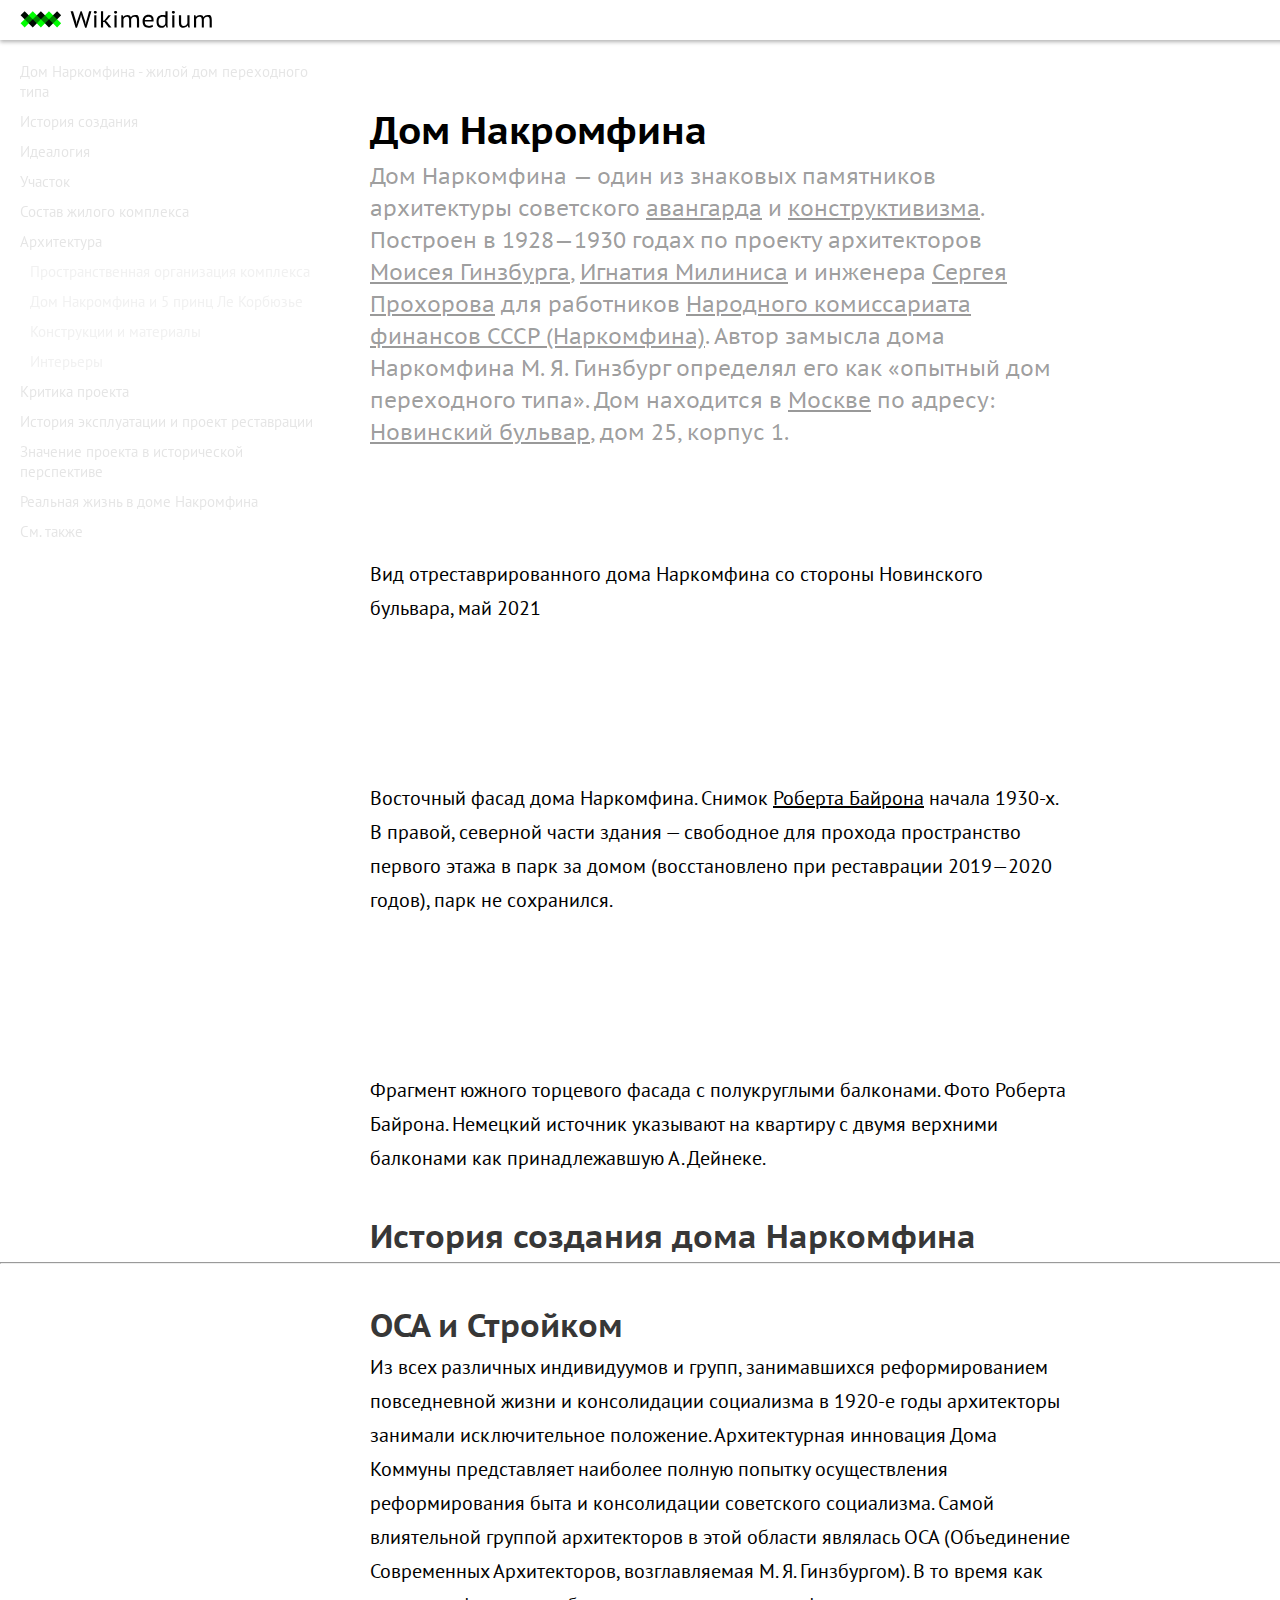
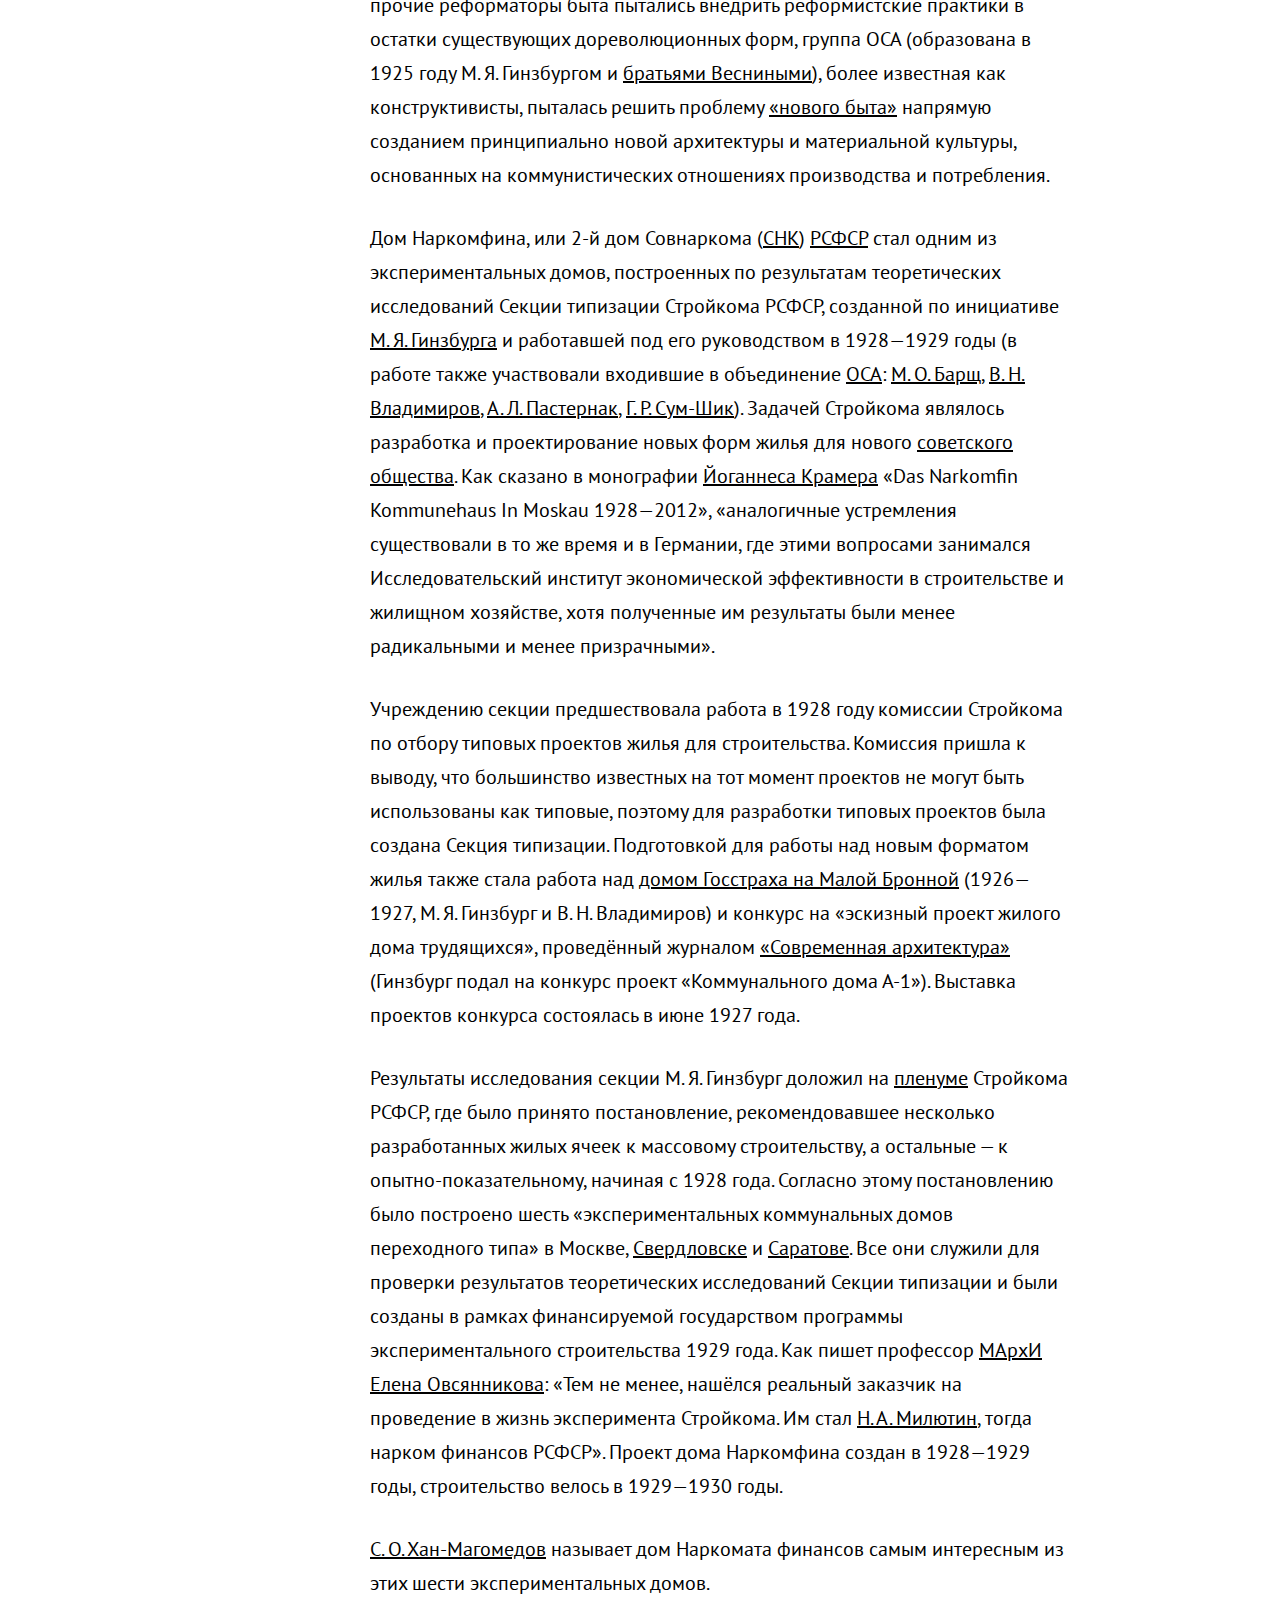
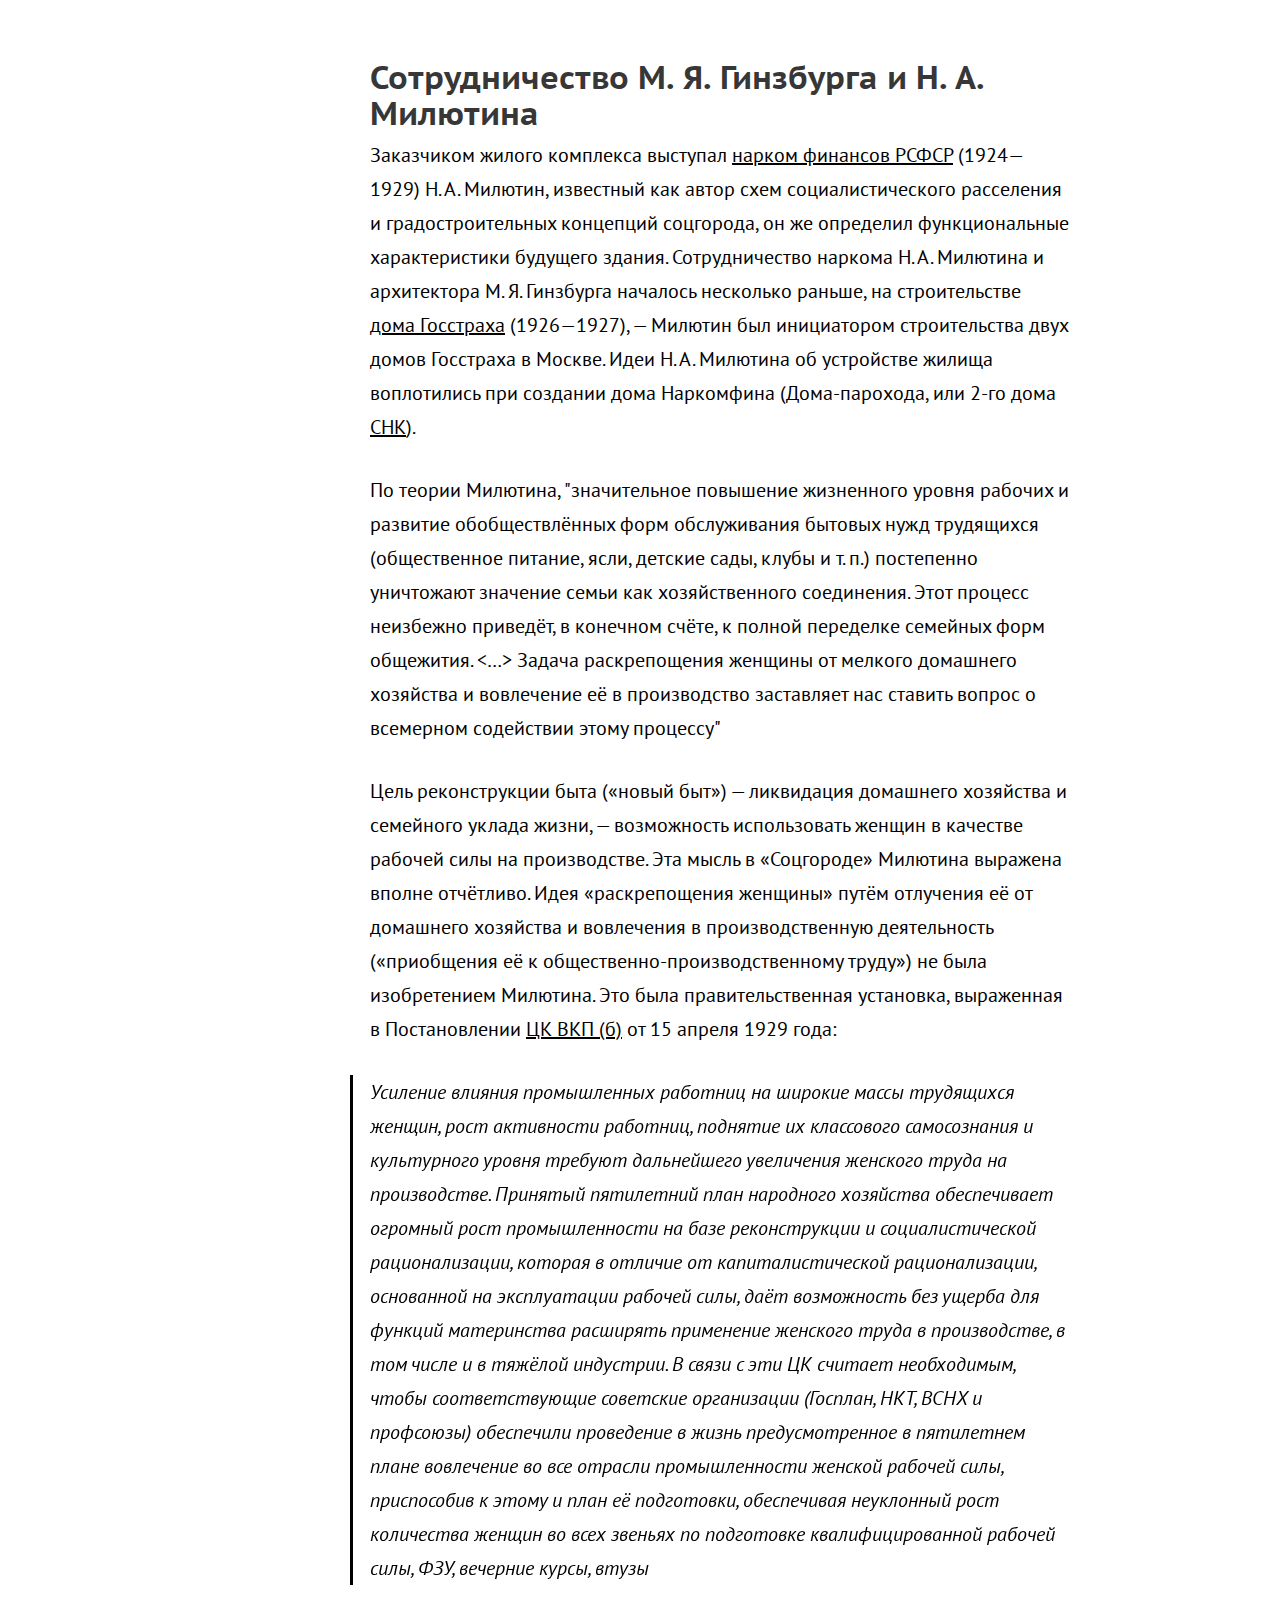
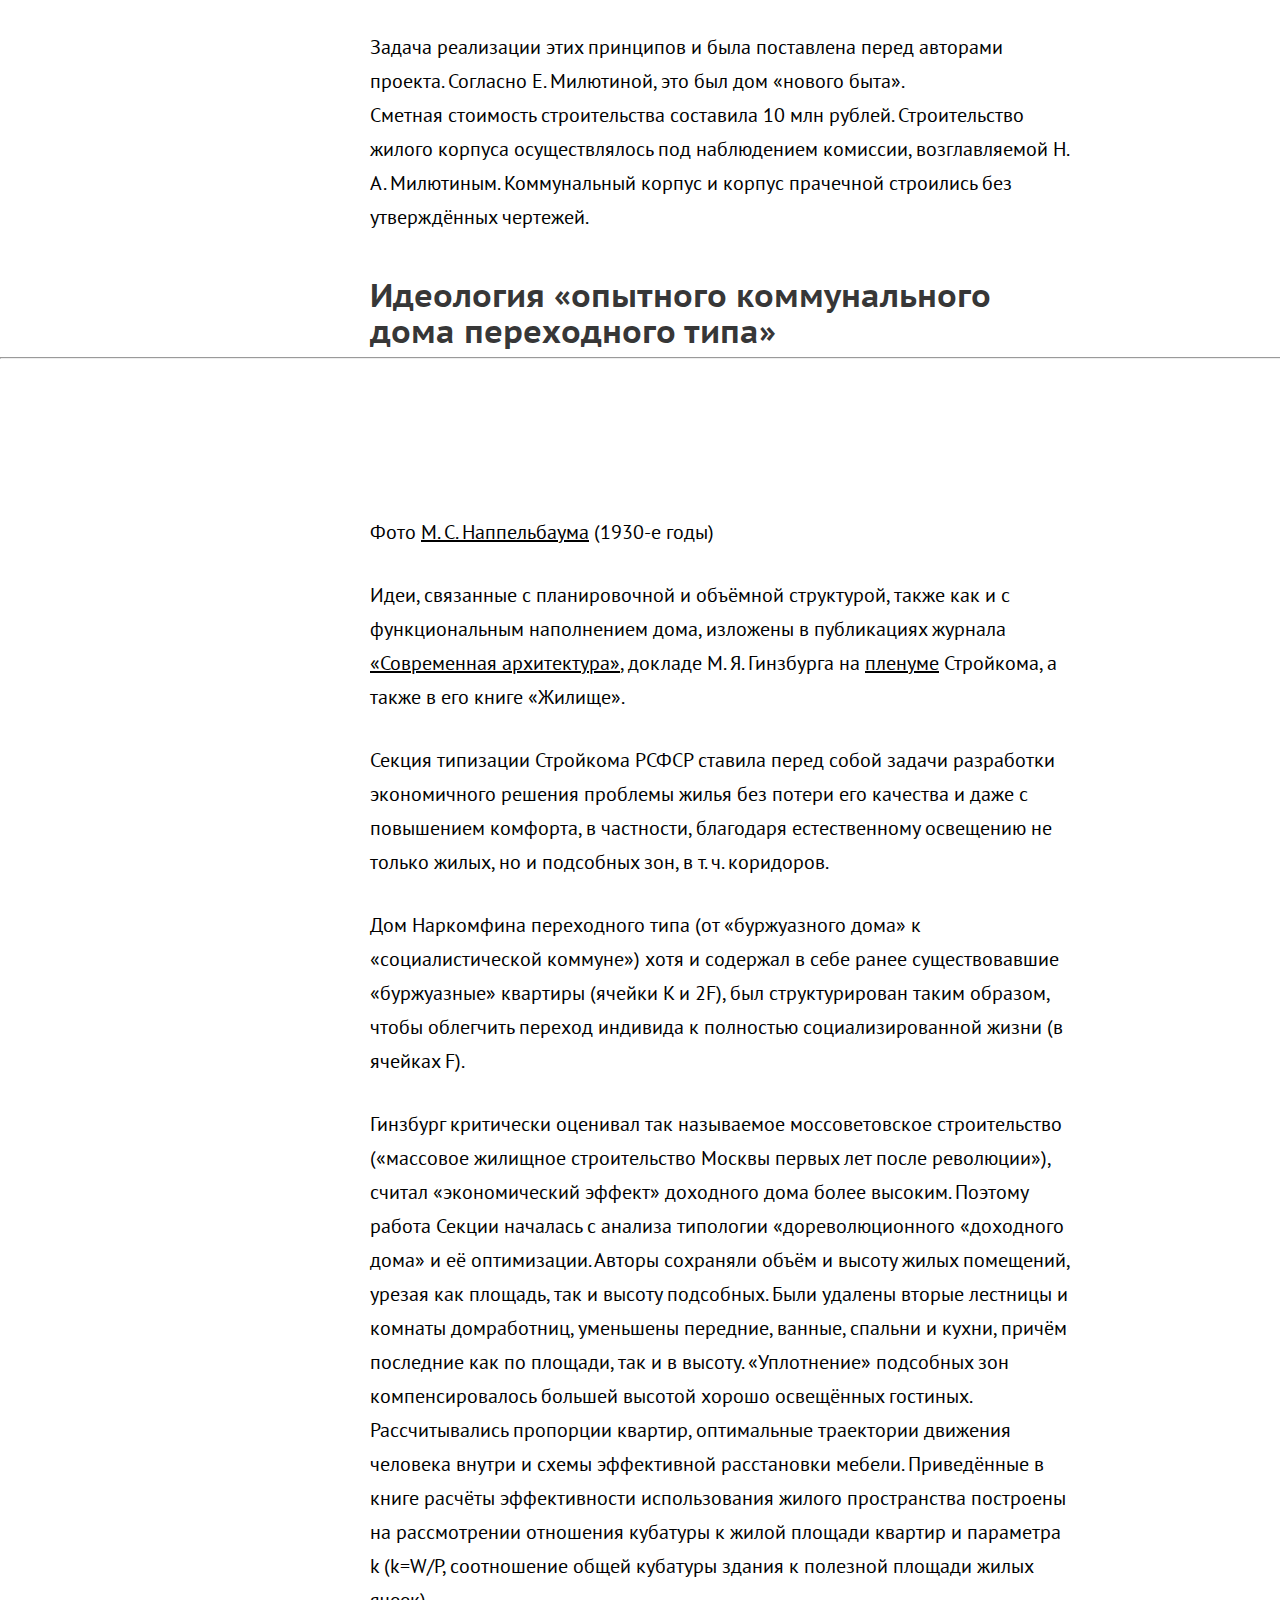
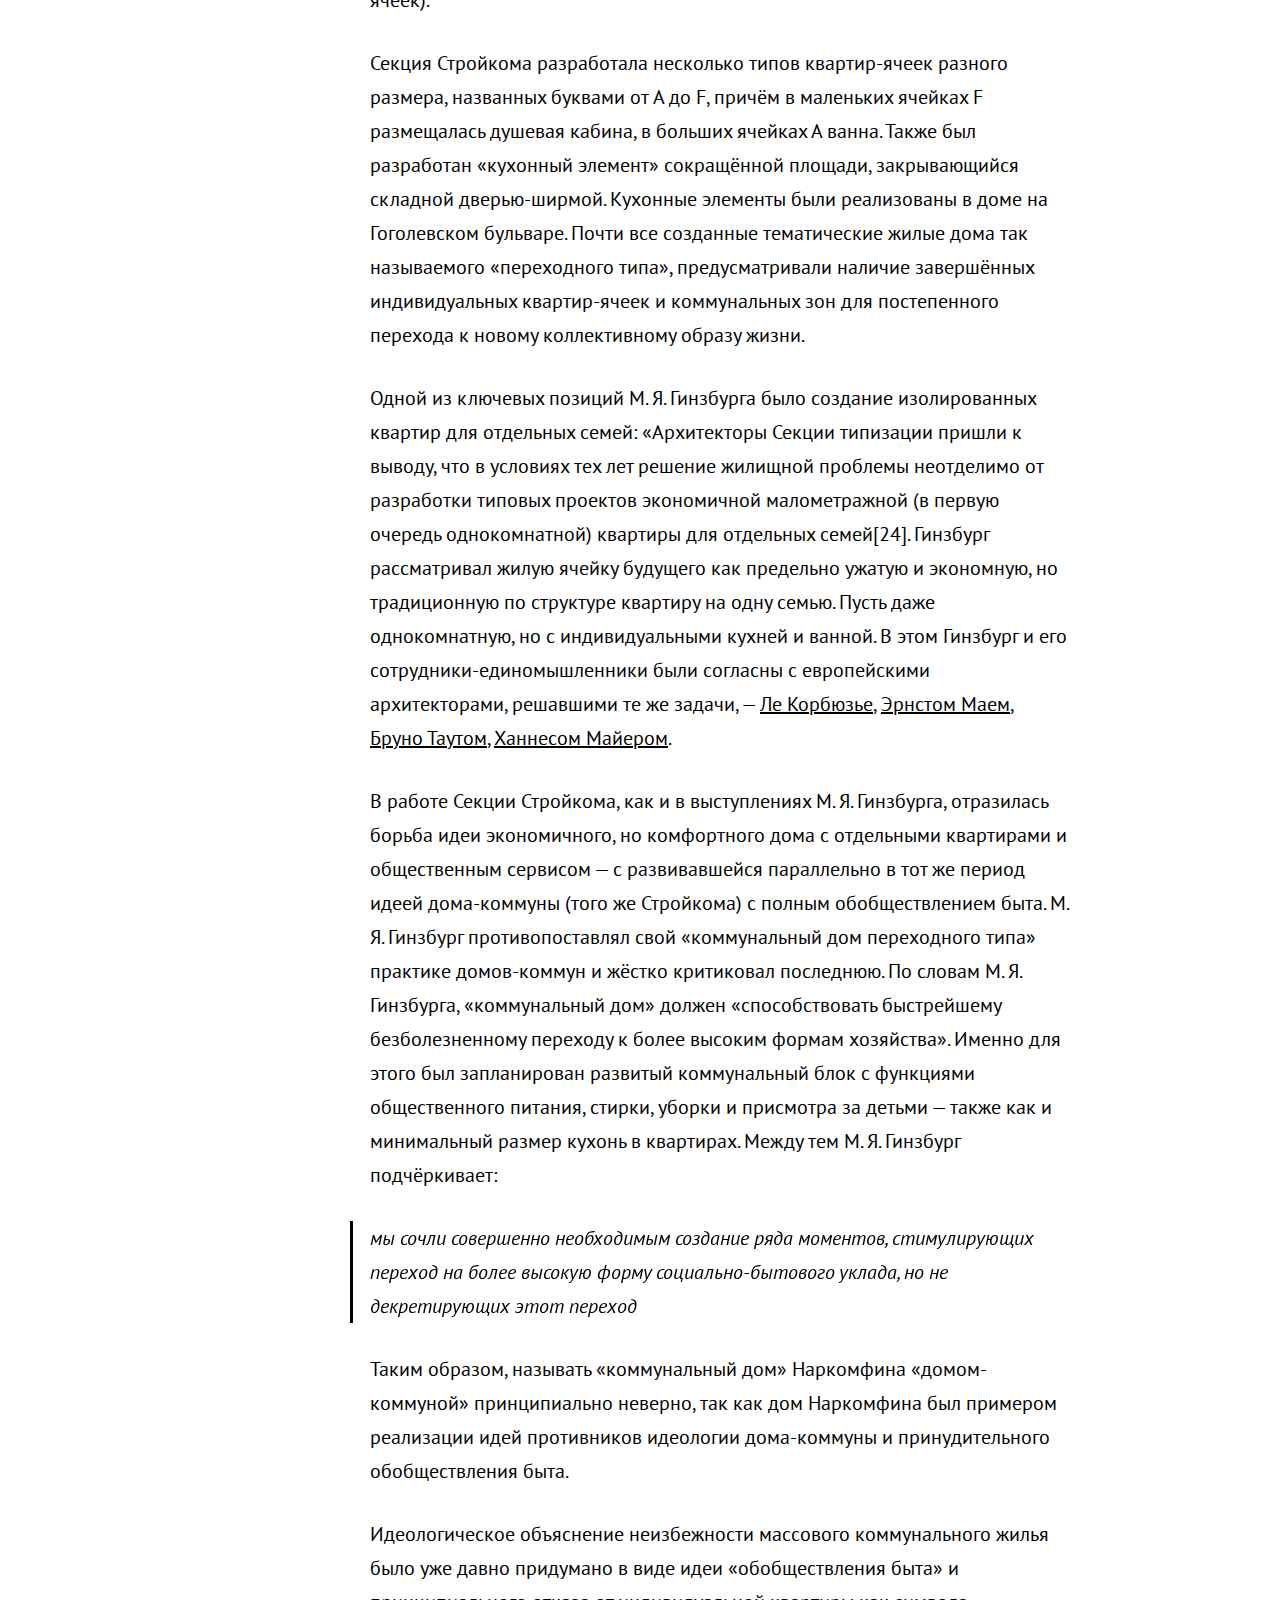
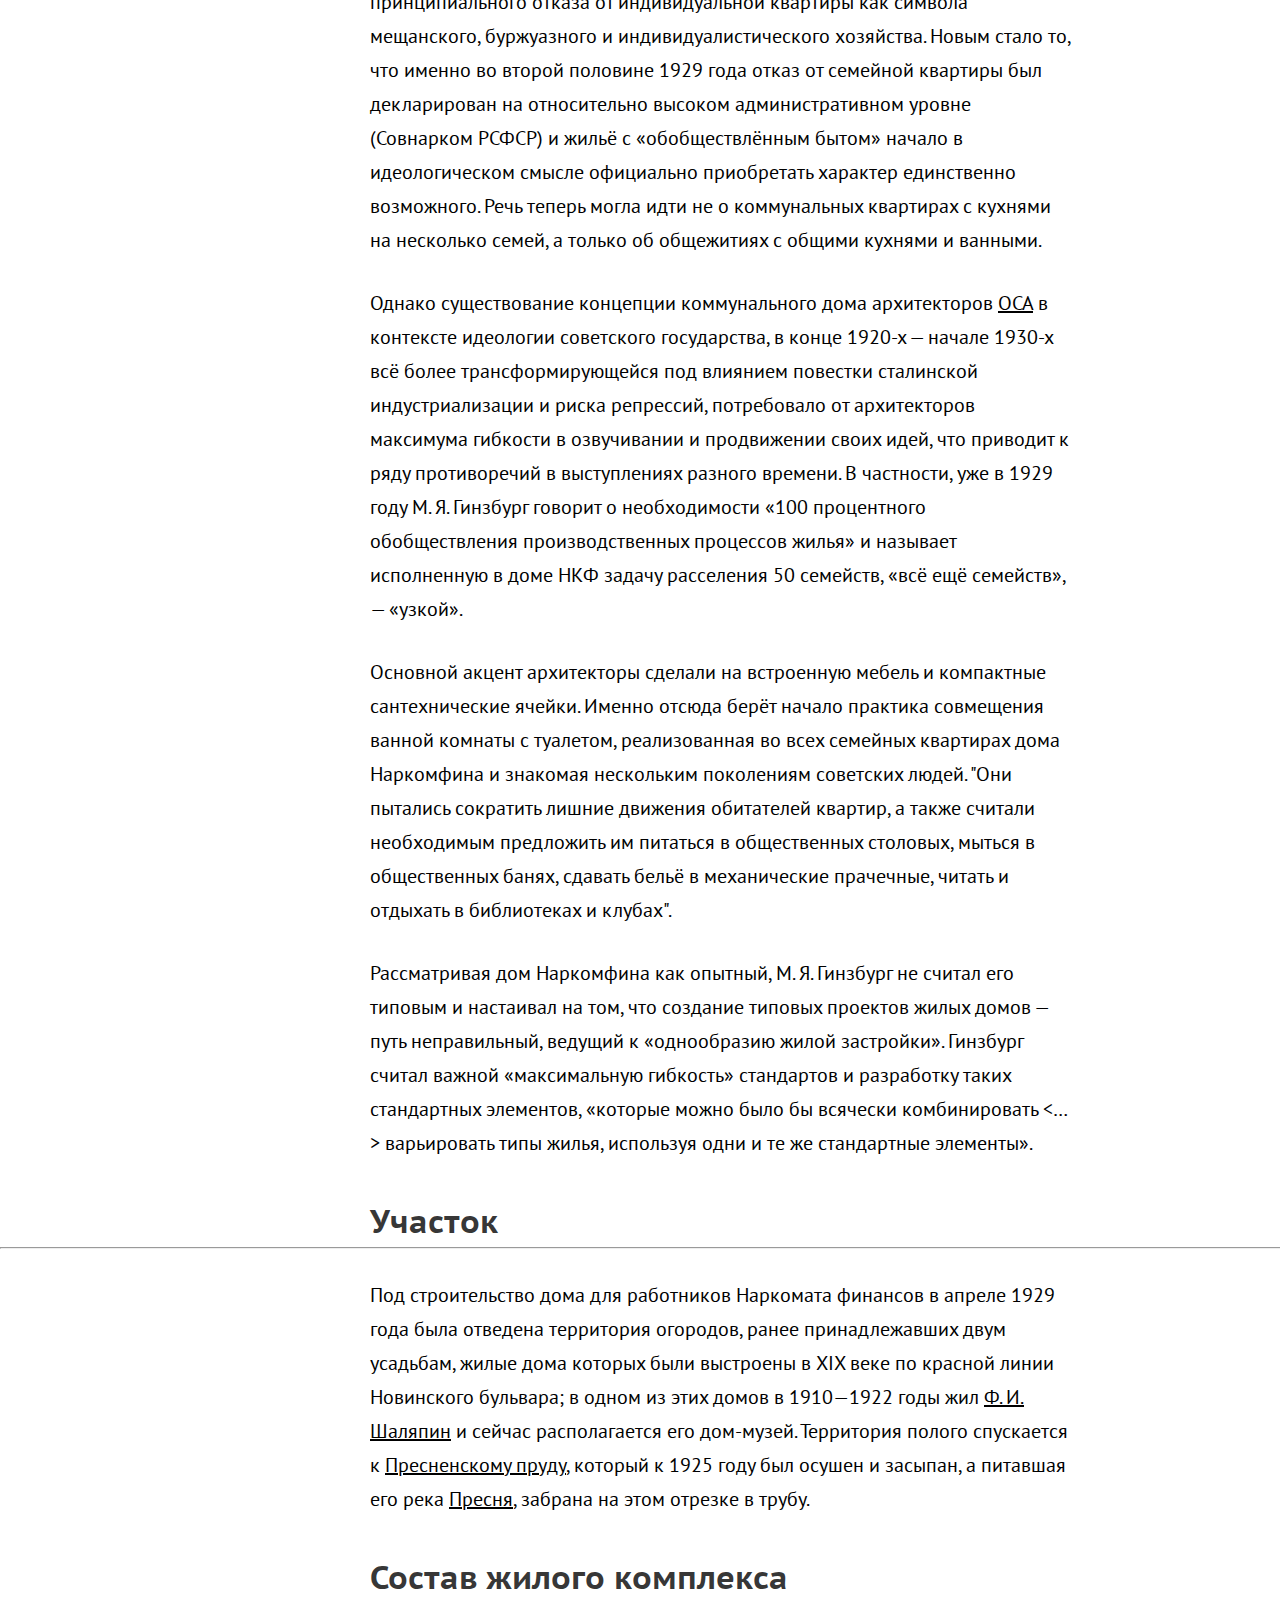
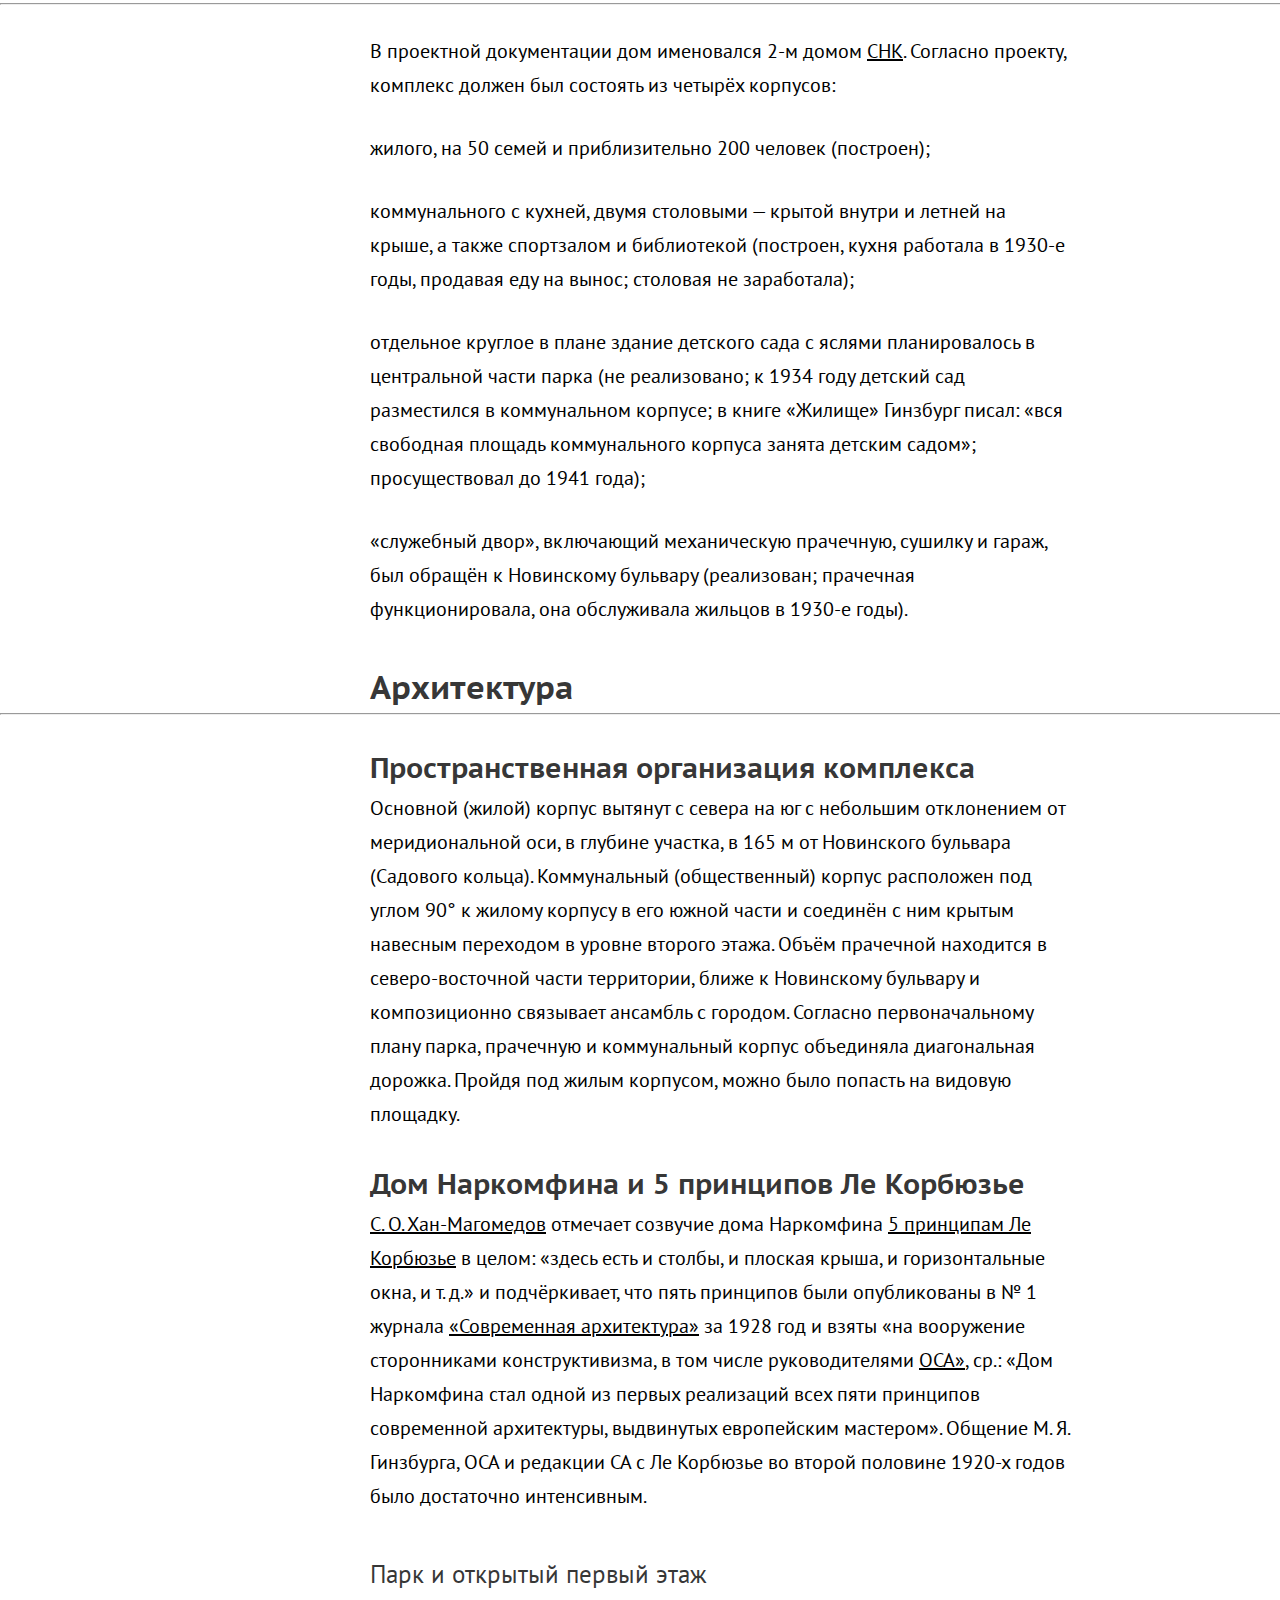
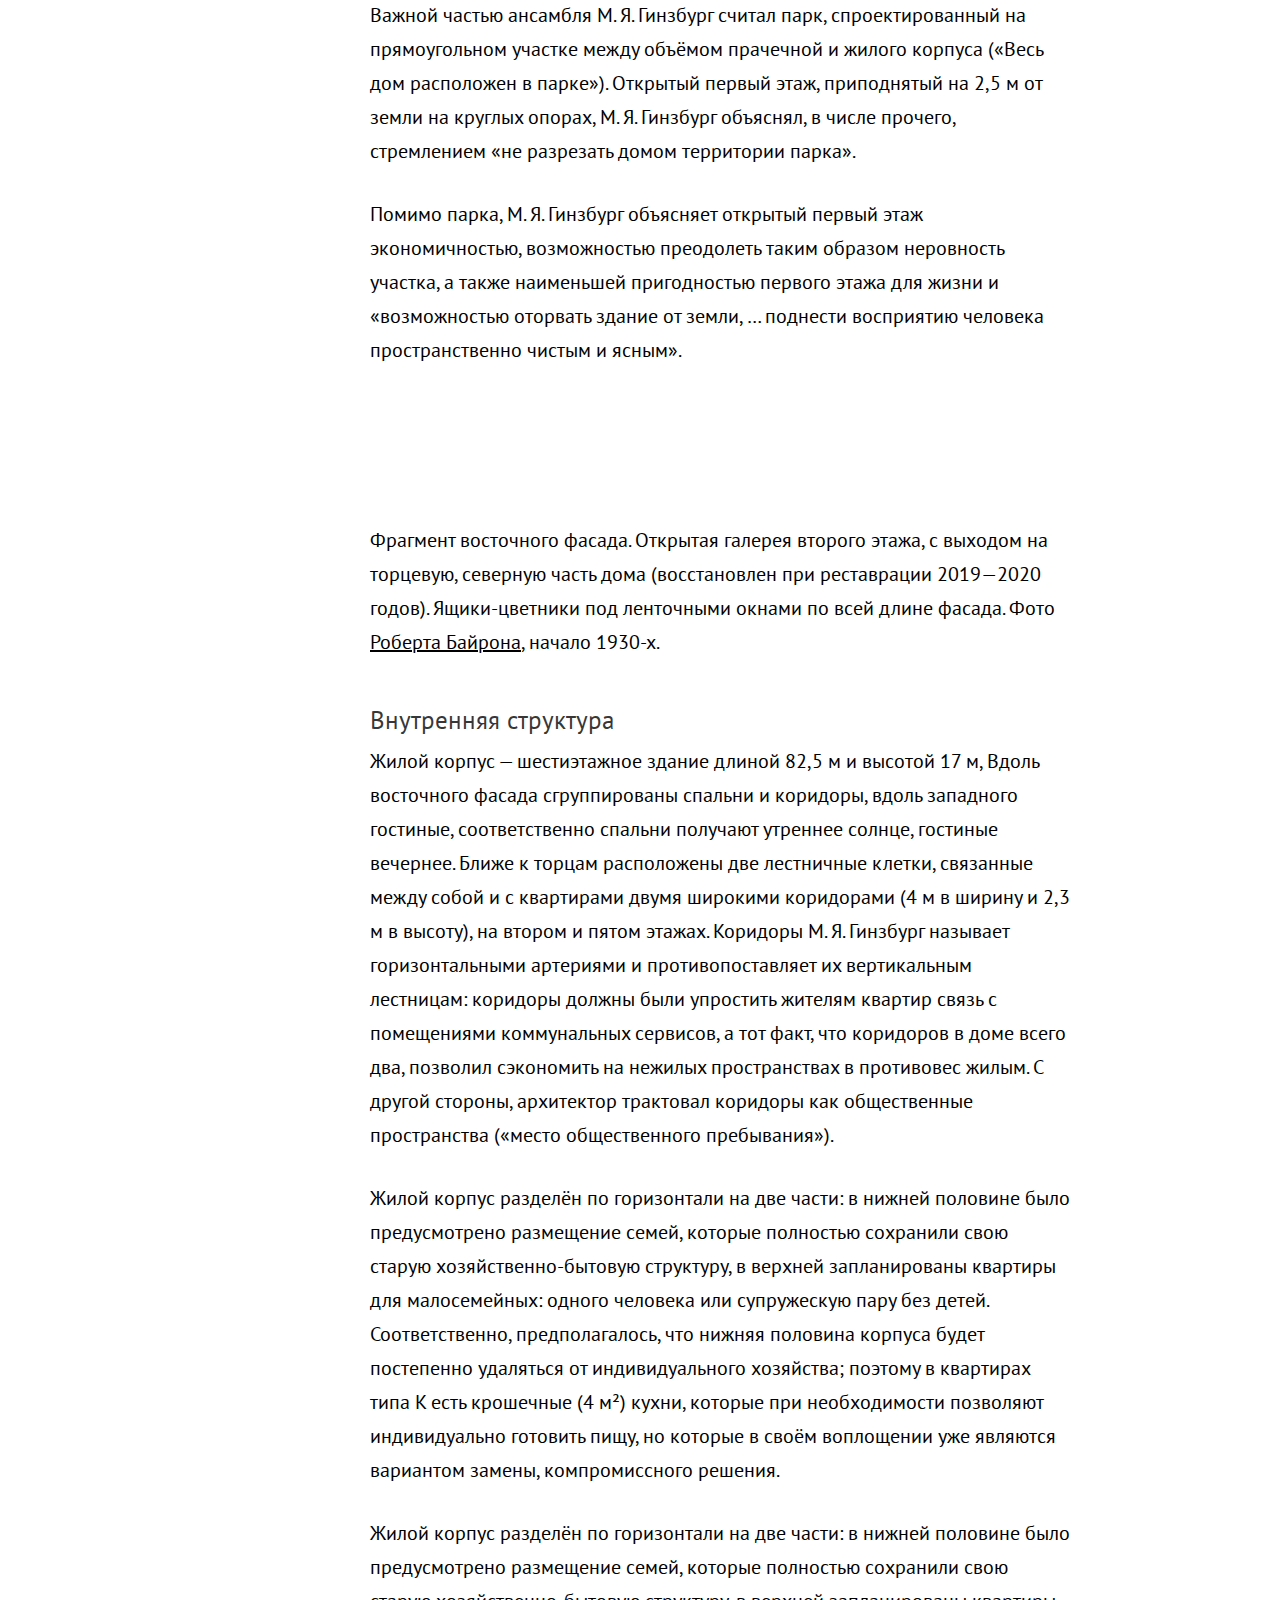
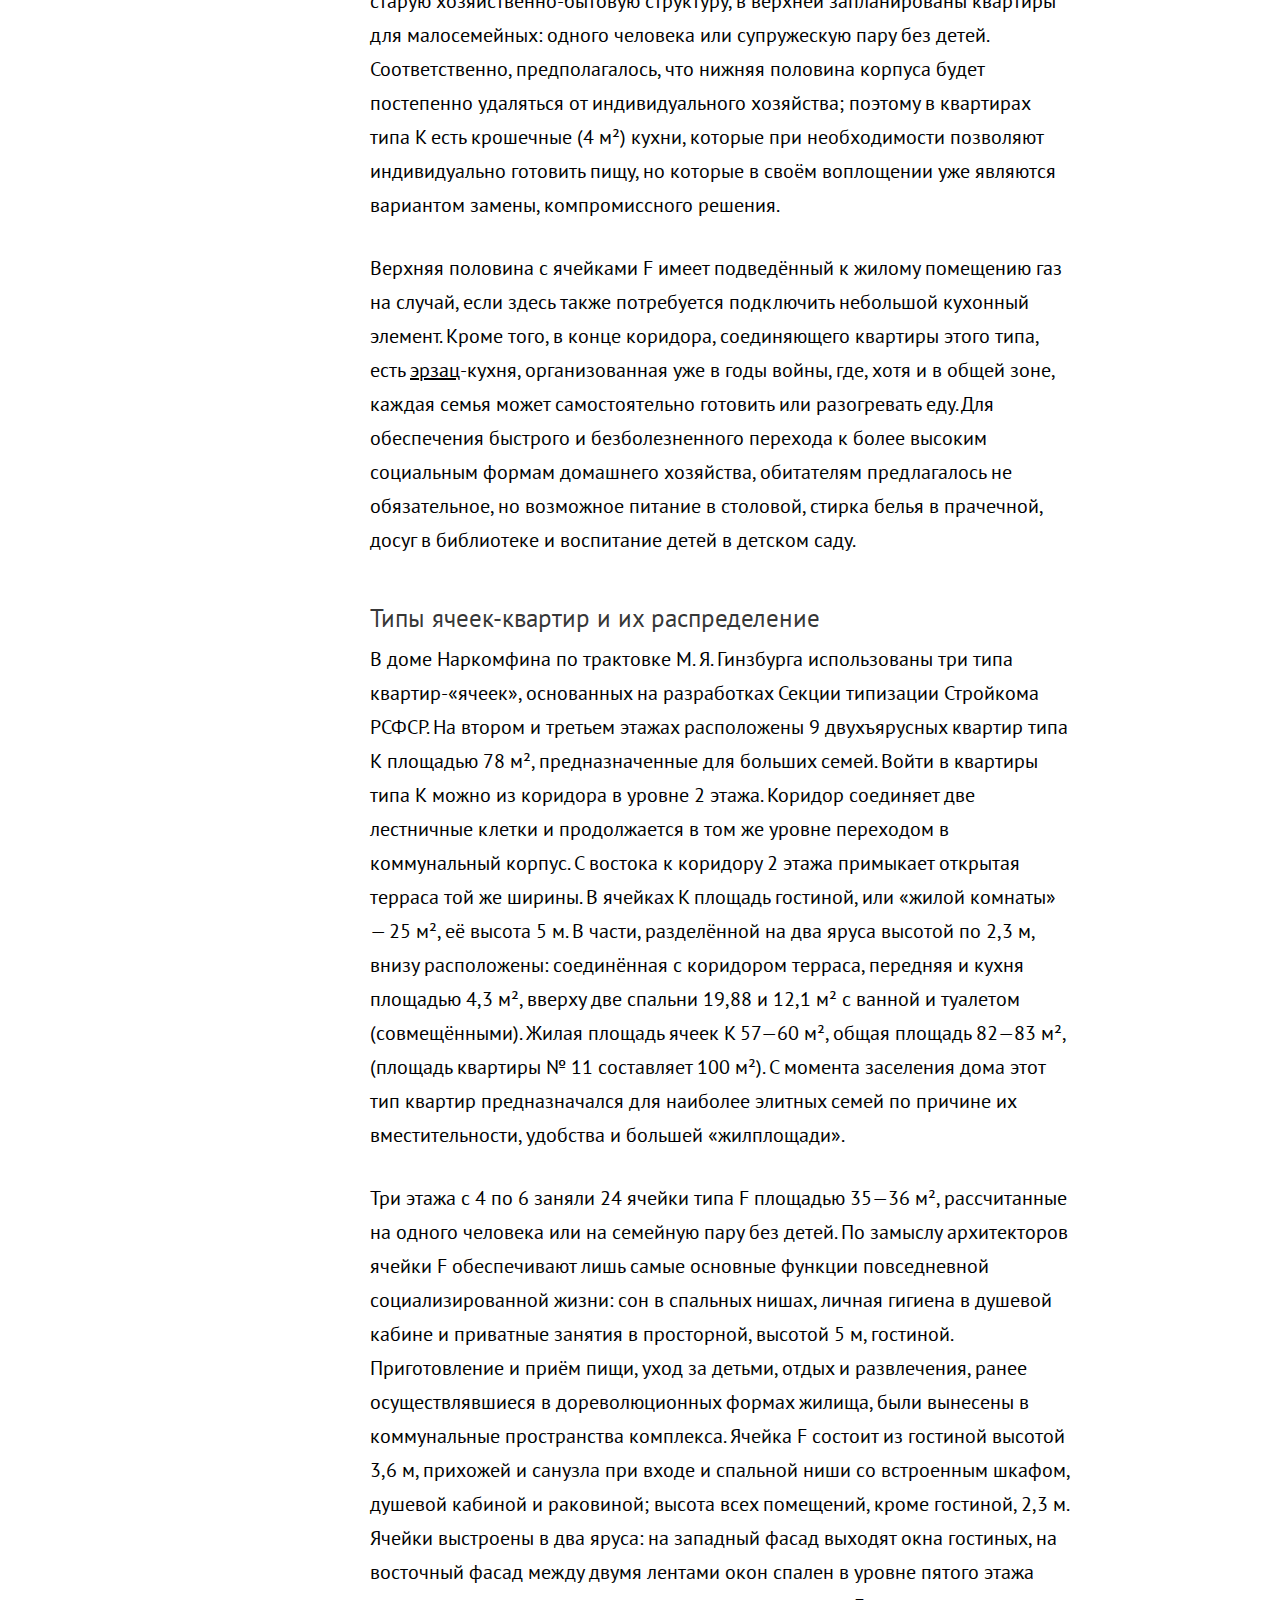
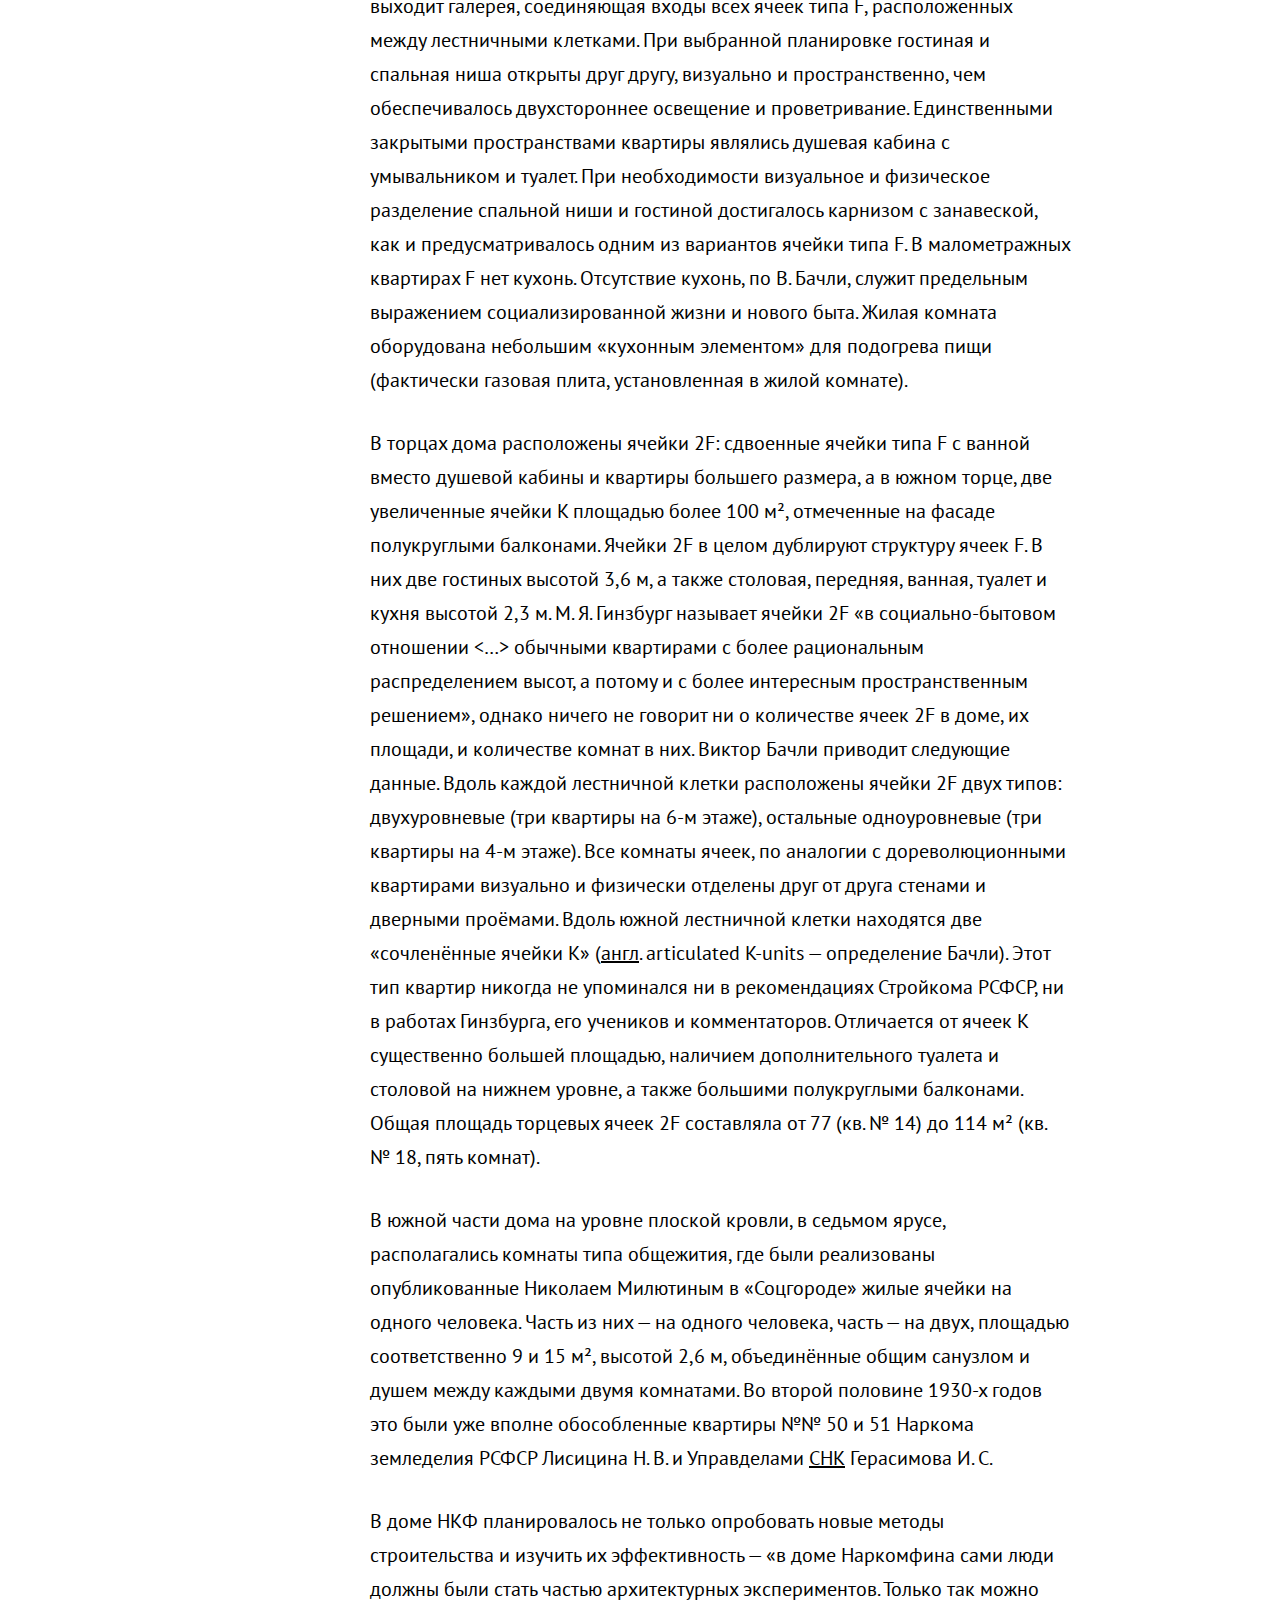
==== commit a6c6c78d: "home img" ====
--- a/index.html
+++ b/index.html
@@ -2,6 +2,8 @@
 <html lang="en" dir="ltr">
   <head>
     <meta charset="utf-8">
+    <link rel="icon" type="img/x-icon" href="img/favicon.icon" />
+    <link rel="icon" type="img/png" href="img/favicon.png" />
     <title>Дом Накромфина</title>
     <link rel="stylesheet" href="stylesheet/style.css">
     <script src="javascript/jquery-3.6.1.js" charset="utf-8"></script>
@@ -11,10 +13,10 @@
         $(this).on('click', function(e) {
           e.preventDefault();
           var scrollTo = $(this).attr('href');
-          var whitespace = scrollTo == '#s1' ? 70 : 30;
+          var whitespace = scrollTo == '#s1' ? 110 : 30;
           $('html,body').animate({
             scrollTop: $(scrollTo).offset().top - whitespace
-          }, 1000);
+          }, 500);
         });
       });
       });
@@ -23,13 +25,13 @@
   </head>
   <body>
     <div class="menubar">
-      <img src="img/logo.svg" alt="">
-      <a href="">Text</a>
-      <a href="">Text</a>
+      <a href="index.html"><img src="img/logo.svg" alt=""></a>
+      <a href="about.html">О проекте</a>
     </div>
     <nav class="sidebar">
-      <p>Дом Наркомфина - жилой дом переходного типа</p>
+
       <ul>
+        <li><a href="#s1">Дом Наркомфина - жилой дом переходного типа</a></li>
         <li><a href="#1">История создания</a></li>
         <li><a href="#2">Идеалогия</a></li>
         <li><a href="#3">Участок</a></li>
@@ -49,7 +51,7 @@
       </ul>
     </nav>
     <article class="">
-      <h1>Дом Накромфина</h1>
+      <h1 id='s1'>Дом Накромфина</h1>
         <p><strong>Дом Наркомфина</strong> — один из знаковых памятников архитектуры советского <a href="https://ru.wikipedia.org/wiki/%D0%90%D0%B2%D0%B0%D0%BD%D0%B3%D0%B0%D1%80%D0%B4_(%D0%B8%D1%81%D0%BA%D1%83%D1%81%D1%81%D1%82%D0%B2%D0%BE)">авангарда</a> и <a href="https://ru.wikipedia.org/wiki/%D0%9A%D0%BE%D0%BD%D1%81%D1%82%D1%80%D1%83%D0%BA%D1%82%D0%B8%D0%B2%D0%B8%D0%B7%D0%BC_(%D0%B8%D1%81%D0%BA%D1%83%D1%81%D1%81%D1%82%D0%B2%D0%BE)">конструктивизма</a>. Построен в 1928—1930 годах по проекту архитекторов <a href="https://ru.wikipedia.org/wiki/%D0%93%D0%B8%D0%BD%D0%B7%D0%B1%D1%83%D1%80%D0%B3,_%D0%9C%D0%BE%D0%B8%D1%81%D0%B5%D0%B9_%D0%AF%D0%BA%D0%BE%D0%B2%D0%BB%D0%B5%D0%B2%D0%B8%D1%87">Моисея Гинзбурга</a>, <a href="https://ru.wikipedia.org/wiki/%D0%9C%D0%B8%D0%BB%D0%B8%D0%BD%D0%B8%D1%81,_%D0%98%D0%B3%D0%BD%D0%B0%D1%82%D0%B8%D0%B9_%D0%A4%D1%80%D0%B0%D0%BD%D1%86%D0%B5%D0%B2%D0%B8%D1%87">Игнатия Милиниса</a> и инженера <a href="https://ru.wikipedia.org/wiki/%D0%A1%D0%B5%D1%80%D0%B3%D0%B5%D0%B9_%D0%9B%D1%8C%D0%B2%D0%BE%D0%B2%D0%B8%D1%87_%D0%9F%D1%80%D0%BE%D1%85%D0%BE%D1%80%D0%BE%D0%B2">Сергея Прохорова</a> для работников <a href="https://ru.wikipedia.org/wiki/%D0%9D%D0%B0%D1%80%D0%BE%D0%B4%D0%BD%D1%8B%D0%B9_%D0%BA%D0%BE%D0%BC%D0%B8%D1%81%D1%81%D0%B0%D1%80%D0%B8%D0%B0%D1%82_%D1%84%D0%B8%D0%BD%D0%B0%D0%BD%D1%81%D0%BE%D0%B2_%D0%A1%D0%A1%D0%A1%D0%A0">Народного комиссариата финансов СССР (Наркомфина)</a>. Автор замысла дома Наркомфина М. Я. Гинзбург определял его как «опытный дом переходного типа». Дом находится в <a href="https://ru.wikipedia.org/wiki/%D0%9C%D0%BE%D1%81%D0%BA%D0%B2%D0%B0">Москве</a> по адресу: <a href="https://ru.wikipedia.org/wiki/%D0%9D%D0%BE%D0%B2%D0%B8%D0%BD%D1%81%D0%BA%D0%B8%D0%B9_%D0%B1%D1%83%D0%BB%D1%8C%D0%B2%D0%B0%D1%80">Новинский бульвар</a>, дом 25, корпус 1.
       <img src="https://upload.wikimedia.org/wikipedia/commons/thumb/3/30/Moscow%2C_Narkomfin_building_in_May_2021_03.jpg/411px-Moscow%2C_Narkomfin_building_in_May_2021_03.jpg" alt="">
       <p>Вид отреставрированного дома Наркомфина со стороны Новинского бульвара, май 2021</p>
@@ -174,7 +176,7 @@
       <p>Эксперименты с цветом в доме Наркомфина стали продолжением опытов, начатых М. Я. Гинзбургом в архитектурной комнате бывшего МВТУ (ныне <a href="https://ru.wikipedia.org/wiki/%D0%9C%D0%BE%D1%81%D0%BA%D0%BE%D0%B2%D1%81%D0%BA%D0%B8%D0%B9_%D0%B3%D0%BE%D1%81%D1%83%D0%B4%D0%B0%D1%80%D1%81%D1%82%D0%B2%D0%B5%D0%BD%D0%BD%D1%8B%D0%B9_%D1%82%D0%B5%D1%85%D0%BD%D0%B8%D1%87%D0%B5%D1%81%D0%BA%D0%B8%D0%B9_%D1%83%D0%BD%D0%B8%D0%B2%D0%B5%D1%80%D1%81%D0%B8%D1%82%D0%B5%D1%82_%D0%B8%D0%BC%D0%B5%D0%BD%D0%B8_%D0%9D._%D0%AD._%D0%91%D0%B0%D1%83%D0%BC%D0%B0%D0%BD%D0%B0">МГТУ им. Н. Э. Баумана</a>) и признанных автором не очень удачными: «длительное пребывание в этой комнате утомляло». Работой по подбору цветовых решений квартир дома Наркомфина руководил художник из <a href="https://ru.wikipedia.org/wiki/%D0%91%D0%B0%D1%83%D1%85%D0%B0%D1%83%D1%81">Баухауса</a> профессор <a href="https://ru.wikipedia.org/w/index.php?title=%D0%A8%D0%B5%D0%BF%D0%B5%D1%80,_%D0%A5%D0%B8%D0%BD%D0%BD%D0%B5%D1%80%D0%BA&action=edit&redlink=1">Хиннерк Шепер</a>. Стены в квартирах не оклеивали обоями, а гладко окрашивали — тёплые гаммы колеров для одних квартир и холодные для других. В квартирах тёплой гаммы для потолка была выбрана светлая охра, для стен лимонно-жёлтый. В холодной гамме для потолка использовали голубой оттенок брауншвейг, стены же были голубоватого и зеленоватого оттенков. В обоих случаях была выбрана менее интенсивная гамма, чем в опыте с комнатой МВТУ.</p>
       <p>«Опыты показали, что тёплая гамма пространственно ограничивает объём: холодная же, наоборот, как бы расширяет помещение», — пишет М. Я. Гинзбург. Вывод, сделанный архитекторами из экспериментальной раскраски интерьеров — следует быть чрезвычайно осторожным в выборе цвета, а яркий цвет уместен на потолке, куда мы смотрим не так часто: поэтому основной, более яркий тон в окраске квартир дома Наркомфина применялся именно на потолках.</p>
       <p>Во всех жилых помещениях семейных квартир полы из дубового паркета (широкий паркет 8 см). В ванных комнатах, по крайней мере, трёхкомнатных квартир до 1960 года сохранялись полы из пробкового дерева, позднее заменены кафельной плиткой. Электропроводка открытого типа — витой провод на фарфоровых изоляторах. Электровыключатели поворотные, как и розетки, также фарфоровые.</p>
-      <h2>Критика проекта</h2>
+      <h2 id='6'>Критика проекта</h2>
       <hr>
       <p>Дому Наркомфина посвящено большое количество публикаций, как в российских, так и в зарубежных источниках. В западных источниках описания дома Наркомфина нередко сопровождаются определениями «утопия» и «утопический» — «проект дома Наркомфина — продукт утопических мечтаний молодого Советского государства» (англ. utopian housing project). В советских публикациях авторы старались избегать такой трактовки, привычно используя лексику типа «эксперимент», «экспериментальный», «переходного типа» и т. п., не акцентируя внимание на его результатах.</p>
       <h3>С технической стороны</h3>
@@ -222,7 +224,7 @@
       <p>Зима с 2011 по 2012 год практически разрушила «коммунальный блок». Доступ в некоторые части дома, находящиеся в собственности города, небезопасен.</p>
       <p>По состоянию на середину 2017 года собственником здания Наркомфина являлась компания «Лига прав». С июля 2017 года, сосредоточив на своём балансе всю собственность, эта компания начала реставрацию здания. Работами руководит Генеральный директор компании Гарегин Левонович Барсумян. В 2017 году проведено масштабное исследование здания; в процессе реставрации дом продолжают посещать экскурсии.</p>
       <p>В августе 2017 года стало известно, что достигнута договорённость о том, что компания «Лига прав» получит от Сбербанка на реставрацию дома Наркомфина кредит в размере 855 млн рублей. В процессе реставрации будут сохранены авторские решения. Планируется воссоздать открытую крышу и ленточное остекление. Как и в первоначальном варианте проекта квартиры будут двухуровневые, кухни-гостиные с увеличенным остеклением, обращённые на запад, а спальни, обращённые на восток. В ходе работ предполагается демонтаж мансардного этажа и хозяйственных пристроек коммунального корпуса, восстановление исторической планировки первого этажа, а также восстановление элементов фасадов, восстановление с частичным сохранением рам витража коммунального корпуса, ограждений балконов и кровли. Винтовая лестница, ведущая на кровлю коммунального корпуса, сохранилась очень плохо и была заменена по чертежам осенью 2018 года. Частью работ станет внедрение в стены дома звукоизоляции. Планируется приспособить здание для современного использования, в том числе вновь использовать помещения для временного или постоянного заселения; на первом этаже здания откроется музей, а в здании хозблока разместится ресторан. Планировалось, что реставрация будет закончена в 2019 году, но её завершили в июле 2020 года.</p>
-      <h2>Значение проекта в исторической перспективе</h2>
+      <h2 id='7'>Значение проекта в исторической перспективе</h2>
       <hr>
       <img src="https://upload.wikimedia.org/wikipedia/commons/thumb/e/e1/Narkomfin_building_2020-07.jpg/450px-Narkomfin_building_2020-07.jpg" alt=""><p>Западный фасад отреставрированного дома Наркомфина, 2020 год</p>
       <p>Дом Наркомфина, будучи задуман как исследовательский эксперимент как минимум в нескольких областях: социально-бытовой, инженерно-конструктивной, объёмно-планировочной и пространственно-пластической, сохранил свою роль знакового примера русского авангарда, что проявляется в живом интересе к нему со стороны архитекторов, преимущественно западных и части российских, и историков авангарда.</p>
@@ -241,7 +243,7 @@
 
       </blockquote>
       <p>Историк сталинской архитектуры <a href="https://ru.wikipedia.org/wiki/%D0%A5%D0%BC%D0%B5%D0%BB%D1%8C%D0%BD%D0%B8%D1%86%D0%BA%D0%B8%D0%B9,_%D0%94%D0%BC%D0%B8%D1%82%D1%80%D0%B8%D0%B9_%D0%A1%D0%B5%D1%80%D0%B3%D0%B5%D0%B5%D0%B2%D0%B8%D1%87">Дмитрий Хмельницкий</a> даёт ключ к пониманию причин удаления Николая Милютина из архитектуры и последующего ожидания им ареста: «Эпопея с „домами-коммунами“ теоретиков Сабсовича и Милютина была уникальной попыткой партийных функционеров среднего ранга привязать реальное архитектурное проектирование к официальной идеологии. Эта попытка дорого обошлась обоим энтузиастам. Однако сама идея „обобществления быта“ не была запрещена, наоборот, она последовательно проводилась в жизнь с конца 1920-х по середину 1950-х годов. Но реализовывалась она не в виде каменных благоустроенных общежитий, а в виде коммунальных деревянных бараков».</p>
-      <h2>Реальная жизнь в доме Наркомфина</h2>
+      <h2 id='8'>Реальная жизнь в доме Наркомфина</h2>
       <hr>
       <p>Дом заселялся в 1931 году (одновременно с заселением <a href="https://ru.wikipedia.org/wiki/%D0%94%D0%BE%D0%BC_%D0%BD%D0%B0_%D0%BD%D0%B0%D0%B1%D0%B5%D1%80%D0%B5%D0%B6%D0%BD%D0%BE%D0%B9">Дома на набережной</a>, улица Серафимовича, д. 2) представителями <a href="https://ru.wikipedia.org/wiki/%D0%9D%D0%BE%D0%BC%D0%B5%D0%BD%D0%BA%D0%BB%D0%B0%D1%82%D1%83%D1%80%D0%B0_(%D0%BF%D1%80%D0%B0%D0%B2%D1%8F%D1%89%D0%B8%D0%B9_%D0%BA%D0%BB%D0%B0%D1%81%D1%81)">советской номенклатуры</a> республиканского уровня — наркомами и заместителями наркомов СНК РСФСР, начальниками главных управлений наркоматов и т. п. Наиболее заметные из них по своему положению занимали квартиры в верхних этажах и в торцах жилого корпуса. Позднее, в 1937—1938 годах, большинство из них были осуждены и расстреляны как <a href="https://ru.wikipedia.org/wiki/%D0%92%D1%80%D0%B0%D0%B3_%D0%BD%D0%B0%D1%80%D0%BE%D0%B4%D0%B0">«враги народа»</a>.</p>
       <p>Виктор Бачли, детально исследовавший изменение социального состава дома, приходит к выводу о двух волнах «чистки» 1934-го и 1937—1938 годов, оказавших сильное влияние на состав обитателей дома Наркомфина; и впервые приводит ряд квартир репрессированных жильцов, не вошедших в расстрельные списки «Мемориала», дополняя их. По данным Виктора Бачли, практически по всем типам ячеек/квартир дома Наркомфина отмечены случаи, когда глава семейства, въехавший в освобождённую в результате <a href="https://ru.wikipedia.org/wiki/%D0%A7%D0%B8%D1%81%D1%82%D0%BA%D0%B8_%D0%B2_%D0%92%D0%9A%D0%9F(%D0%B1)">«чистки» </a>квартиру, впоследствии сам был репрессирован, а на освободившуюся жилплощадь были поселены новые чиновники наркоматов. Сказанное наглядно проявилось для ячеек типа К и ячеек-квартир 2F в торцевых частях дома. При этом автор исследования отметил общую тенденцию последовательного понижения социального статуса новоприбывавших жильцов дома.</p>
--- a/stylesheet/style.css
+++ b/stylesheet/style.css
@@ -4,3 +4,4 @@
 @import 'sidebar.css';
 @import 'content.css';
 @import 'menubar.css';
+@import 'about.css';
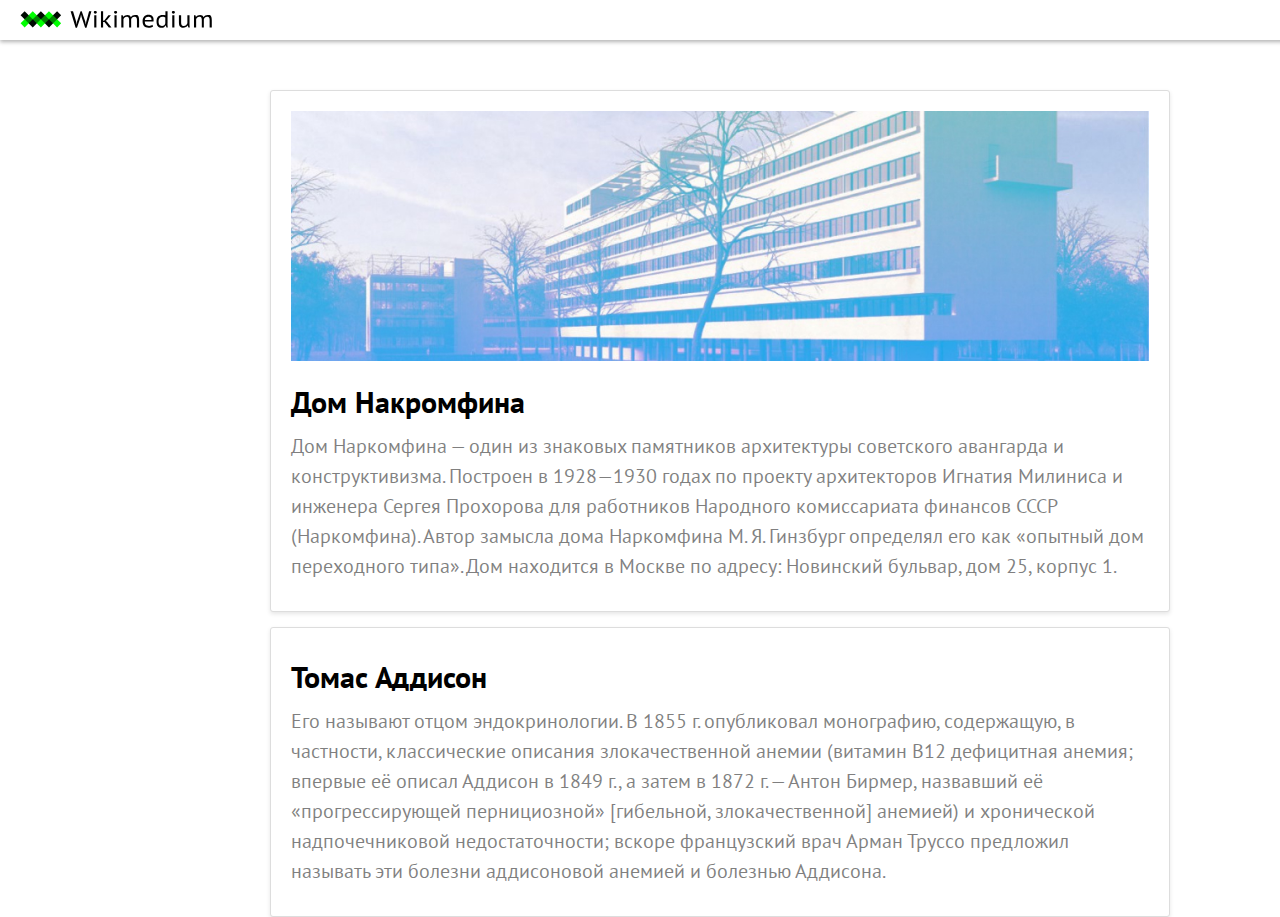
==== commit 5e3530e3: "k" ====
--- a/index.html
+++ b/index.html
@@ -2,303 +2,33 @@
 <html lang="en" dir="ltr">
   <head>
     <meta charset="utf-8">
-    <link rel="icon" type="img/x-icon" href="img/favicon.icon" />
+    <meta name="viewport" content="width=device-width">
+    <title>Главная</title>
+    <link rel="stylesheet" href="stylesheet/style.css">
+    <link rel="icon" type="img/x-icon" href="img/faviconmini.ico" />
     <link rel="icon" type="img/png" href="img/favicon.png" />
-    <title>Дом Накромфина</title>
-    <link rel="stylesheet" href="stylesheet/style.css">
-    <script src="javascript/jquery-3.6.1.js" charset="utf-8"></script>
-    <script>
-    $(function() {
-      $('.sidebar a').each(function() {
-        $(this).on('click', function(e) {
-          e.preventDefault();
-          var scrollTo = $(this).attr('href');
-          var whitespace = scrollTo == '#s1' ? 110 : 30;
-          $('html,body').animate({
-            scrollTop: $(scrollTo).offset().top - whitespace
-          }, 500);
-        });
-      });
-      });
-        </script>
-
+    <meta property="og:type" content="article">
+    <meta property="og:url" content="{page_url}">
+    <meta property="og:title" content="{title}">
+    <meta property="og:description" content="{description}">
+    <meta property="og:image" content="{image_url}">
   </head>
   <body>
-    <div class="menubar">
-      <a href="index.html"><img src="img/logo.svg" alt=""></a>
-      <a href="about.html">О проекте</a>
-    </div>
-    <nav class="sidebar">
-
-      <ul>
-        <li><a href="#s1">Дом Наркомфина - жилой дом переходного типа</a></li>
-        <li><a href="#1">История создания</a></li>
-        <li><a href="#2">Идеалогия</a></li>
-        <li><a href="#3">Участок</a></li>
-        <li><a href="#4">Состав жилого комплекса</a></li>
-        <li><a href="#5">Архитектура</a></li>
-        <ul>
-          <li><a href="#5_1">Пространственная организация комплекса</a></li>
-          <li><a href="#5_2">Дом Накромфина и 5 принц Ле Корбюзье</a></li>
-          <li><a href="#5_3">Конструкции и материалы</a></li>
-          <li><a href="#5_4">Интерьеры</a></li>
-        </ul>
-        <li><a href="#6">Критика проекта</a></li>
-        <li><a href="#7">История эксплуатации и проект реставрации</a></li>
-        <li><a href="#8">Значение проекта в исторической перспективе</a></li>
-        <li><a href="#9">Реальная жизнь в доме Накромфина</a></li>
-        <li><a href="#10">См. также</a></li>
-      </ul>
-    </nav>
-    <article class="">
-      <h1 id='s1'>Дом Накромфина</h1>
-        <p><strong>Дом Наркомфина</strong> — один из знаковых памятников архитектуры советского <a href="https://ru.wikipedia.org/wiki/%D0%90%D0%B2%D0%B0%D0%BD%D0%B3%D0%B0%D1%80%D0%B4_(%D0%B8%D1%81%D0%BA%D1%83%D1%81%D1%81%D1%82%D0%B2%D0%BE)">авангарда</a> и <a href="https://ru.wikipedia.org/wiki/%D0%9A%D0%BE%D0%BD%D1%81%D1%82%D1%80%D1%83%D0%BA%D1%82%D0%B8%D0%B2%D0%B8%D0%B7%D0%BC_(%D0%B8%D1%81%D0%BA%D1%83%D1%81%D1%81%D1%82%D0%B2%D0%BE)">конструктивизма</a>. Построен в 1928—1930 годах по проекту архитекторов <a href="https://ru.wikipedia.org/wiki/%D0%93%D0%B8%D0%BD%D0%B7%D0%B1%D1%83%D1%80%D0%B3,_%D0%9C%D0%BE%D0%B8%D1%81%D0%B5%D0%B9_%D0%AF%D0%BA%D0%BE%D0%B2%D0%BB%D0%B5%D0%B2%D0%B8%D1%87">Моисея Гинзбурга</a>, <a href="https://ru.wikipedia.org/wiki/%D0%9C%D0%B8%D0%BB%D0%B8%D0%BD%D0%B8%D1%81,_%D0%98%D0%B3%D0%BD%D0%B0%D1%82%D0%B8%D0%B9_%D0%A4%D1%80%D0%B0%D0%BD%D1%86%D0%B5%D0%B2%D0%B8%D1%87">Игнатия Милиниса</a> и инженера <a href="https://ru.wikipedia.org/wiki/%D0%A1%D0%B5%D1%80%D0%B3%D0%B5%D0%B9_%D0%9B%D1%8C%D0%B2%D0%BE%D0%B2%D0%B8%D1%87_%D0%9F%D1%80%D0%BE%D1%85%D0%BE%D1%80%D0%BE%D0%B2">Сергея Прохорова</a> для работников <a href="https://ru.wikipedia.org/wiki/%D0%9D%D0%B0%D1%80%D0%BE%D0%B4%D0%BD%D1%8B%D0%B9_%D0%BA%D0%BE%D0%BC%D0%B8%D1%81%D1%81%D0%B0%D1%80%D0%B8%D0%B0%D1%82_%D1%84%D0%B8%D0%BD%D0%B0%D0%BD%D1%81%D0%BE%D0%B2_%D0%A1%D0%A1%D0%A1%D0%A0">Народного комиссариата финансов СССР (Наркомфина)</a>. Автор замысла дома Наркомфина М. Я. Гинзбург определял его как «опытный дом переходного типа». Дом находится в <a href="https://ru.wikipedia.org/wiki/%D0%9C%D0%BE%D1%81%D0%BA%D0%B2%D0%B0">Москве</a> по адресу: <a href="https://ru.wikipedia.org/wiki/%D0%9D%D0%BE%D0%B2%D0%B8%D0%BD%D1%81%D0%BA%D0%B8%D0%B9_%D0%B1%D1%83%D0%BB%D1%8C%D0%B2%D0%B0%D1%80">Новинский бульвар</a>, дом 25, корпус 1.
-      <img src="https://upload.wikimedia.org/wikipedia/commons/thumb/3/30/Moscow%2C_Narkomfin_building_in_May_2021_03.jpg/411px-Moscow%2C_Narkomfin_building_in_May_2021_03.jpg" alt="">
-      <p>Вид отреставрированного дома Наркомфина со стороны Новинского бульвара, май 2021</p>
-      <img src="https://upload.wikimedia.org/wikipedia/commons/thumb/7/77/Narkmomfinfoto2.jpg/420px-Narkmomfinfoto2.jpg" alt="">
-      <p>Восточный фасад дома Наркомфина. Снимок <a href="https://ru.wikipedia.org/wiki/%D0%91%D0%B0%D0%B9%D1%80%D0%BE%D0%BD,_%D0%A0%D0%BE%D0%B1%D0%B5%D1%80%D1%82">Роберта Байрона</a> начала 1930-х. В правой, северной части здания — свободное для прохода пространство первого этажа в парк за домом (восстановлено при реставрации 2019—2020 годов), парк не сохранился.</p>
-      <img src="https://upload.wikimedia.org/wikipedia/commons/thumb/0/07/Narkonfin-apartments-moscow-russia-architects-ginsburg-m-milinis-i-1928-1929-photograph-photographer-robert-byron3.png/420px-Narkonfin-apartments-moscow-russia-architects-ginsburg-m-milinis-i-1928-1929-photograph-photographer-robert-byron3.png" alt="">
-      <p>Фрагмент южного торцевого фасада с полукруглыми балконами. Фото Роберта Байрона. Немецкий источник указывают на квартиру с двумя верхними балконами как принадлежавшую А. Дейнеке.</p>
-
-      <h2 id='1'>История создания дома Наркомфина</h2>
-      <hr>
-      <h2>ОСА и Стройком</h2>
-      <p>Из всех различных индивидуумов и групп, занимавшихся реформированием повседневной жизни и консолидации социализма в 1920-е годы архитекторы занимали исключительное положение. Архитектурная инновация Дома Коммуны представляет наиболее полную попытку осуществления реформирования быта и консолидации советского социализма. Самой влиятельной группой архитекторов в этой области являлась ОСА (Объединение Современных Архитекторов, возглавляемая М. Я. Гинзбургом). В то время как прочие реформаторы быта пытались внедрить реформистские практики в остатки существующих дореволюционных форм, группа ОСА (образована в 1925 году М. Я. Гинзбургом и <a href="https://ru.wikipedia.org/wiki/%D0%91%D1%80%D0%B0%D1%82%D1%8C%D1%8F_%D0%92%D0%B5%D1%81%D0%BD%D0%B8%D0%BD%D1%8B">братьями Весниными</a>), более известная как конструктивисты, пыталась решить проблему
-      <a href="https://ru.wikipedia.org/wiki/%D0%9D%D0%BE%D0%B2%D1%8B%D0%B9_%D0%91%D1%8B%D1%82">«нового быта»</a> напрямую созданием принципиально новой архитектуры и материальной культуры, основанных на коммунистических отношениях производства и потребления.</p>
-      <p>Дом Наркомфина, или 2-й дом Совнаркома (<a href="https://ru.wikipedia.org/wiki/%D0%A1%D0%BE%D0%B2%D0%B5%D1%82_%D0%BD%D0%B0%D1%80%D0%BE%D0%B4%D0%BD%D1%8B%D1%85_%D0%BA%D0%BE%D0%BC%D0%B8%D1%81%D1%81%D0%B0%D1%80%D0%BE%D0%B2">СНК</a>) <a href="https://ru.wikipedia.org/wiki/%D0%A0%D0%BE%D1%81%D1%81%D0%B8%D0%B9%D1%81%D0%BA%D0%B0%D1%8F_%D0%A1%D0%BE%D0%B2%D0%B5%D1%82%D1%81%D0%BA%D0%B0%D1%8F_%D0%A4%D0%B5%D0%B4%D0%B5%D1%80%D0%B0%D1%82%D0%B8%D0%B2%D0%BD%D0%B0%D1%8F_%D0%A1%D0%BE%D1%86%D0%B8%D0%B0%D0%BB%D0%B8%D1%81%D1%82%D0%B8%D1%87%D0%B5%D1%81%D0%BA%D0%B0%D1%8F_%D0%A0%D0%B5%D1%81%D0%BF%D1%83%D0%B1%D0%BB%D0%B8%D0%BA%D0%B0">РСФСР</a> стал одним из экспериментальных домов, построенных по результатам теоретических исследований Секции типизации Стройкома РСФСР, созданной по инициативе <a href="https://ru.wikipedia.org/wiki/%D0%93%D0%B8%D0%BD%D0%B7%D0%B1%D1%83%D1%80%D0%B3,_%D0%9C%D0%BE%D0%B8%D1%81%D0%B5%D0%B9_%D0%AF%D0%BA%D0%BE%D0%B2%D0%BB%D0%B5%D0%B2%D0%B8%D1%87">М. Я. Гинзбурга</a> и работавшей под его руководством в 1928—1929 годы (в работе также участвовали входившие в объединение <a href="https://ru.wikipedia.org/wiki/%D0%9E%D0%B1%D1%8A%D0%B5%D0%B4%D0%B8%D0%BD%D0%B5%D0%BD%D0%B8%D0%B5_%D1%81%D0%BE%D0%B2%D1%80%D0%B5%D0%BC%D0%B5%D0%BD%D0%BD%D1%8B%D1%85_%D0%B0%D1%80%D1%85%D0%B8%D1%82%D0%B5%D0%BA%D1%82%D0%BE%D1%80%D0%BE%D0%B2">ОСА</a>: <a href="https://ru.wikipedia.org/wiki/%D0%91%D0%B0%D1%80%D1%89,_%D0%9C%D0%B8%D1%85%D0%B0%D0%B8%D0%BB_%D0%9E%D1%81%D0%B8%D0%BF%D0%BE%D0%B2%D0%B8%D1%87">М. О. Барщ</a>, <a href="https://ru.wikipedia.org/wiki/%D0%92%D0%BB%D0%B0%D0%B4%D0%B8%D0%BC%D0%B8%D1%80%D0%BE%D0%B2,_%D0%92%D1%8F%D1%87%D0%B5%D1%81%D0%BB%D0%B0%D0%B2_%D0%9D%D0%B8%D0%BA%D0%BE%D0%BB%D0%B0%D0%B5%D0%B2%D0%B8%D1%87">В. Н. Владимиров</a>, <a href="https://ru.wikipedia.org/wiki/%D0%9F%D0%B0%D1%81%D1%82%D0%B5%D1%80%D0%BD%D0%B0%D0%BA,_%D0%90%D0%BB%D0%B5%D0%BA%D1%81%D0%B0%D0%BD%D0%B4%D1%80_%D0%9B%D0%B5%D0%BE%D0%BD%D0%B8%D0%B4%D0%BE%D0%B2%D0%B8%D1%87">А. Л. Пастернак</a>, <a href="https://ru.wikipedia.org/w/index.php?title=%D0%A1%D1%83%D0%BC-%D0%A8%D0%B8%D0%BA,_%D0%93%D1%80%D0%B8%D0%B3%D0%BE%D1%80%D0%B8%D0%B9_%D0%A0%D0%BE%D0%BC%D0%B0%D0%BD%D0%BE%D0%B2%D0%B8%D1%87&action=edit&redlink=1">Г. Р. Сум-Шик</a>). Задачей Стройкома являлось разработка и проектирование новых форм жилья для нового <a href="https://ru.wikipedia.org/wiki/%D0%A1%D0%BE%D0%B2%D0%B5%D1%82%D1%81%D0%BA%D0%B8%D0%B9_%D0%BD%D0%B0%D1%80%D0%BE%D0%B4">советского общества</a>. Как сказано в монографии <a href="https://ru.wikipedia.org/w/index.php?title=%D0%9A%D1%80%D0%B0%D0%BC%D0%B5%D1%80,_%D0%99%D0%BE%D0%B3%D0%B0%D0%BD%D0%BD%D0%B5%D1%81&action=edit&redlink=1">Йоганнеса Крамера</a> «Das Narkomfin Kommunehaus In Moskau 1928—2012», «аналогичные устремления существовали в то же время и в Германии, где этими вопросами занимался Исследовательский институт экономической эффективности в строительстве и жилищном хозяйстве, хотя полученные им результаты были менее радикальными и менее призрачными».</p>
-      <p>Учреждению секции предшествовала работа в 1928 году комиссии Стройкома по отбору типовых проектов жилья для строительства. Комиссия пришла к выводу, что большинство известных на тот момент проектов не могут быть использованы как типовые, поэтому для разработки типовых проектов была создана Секция типизации. Подготовкой для работы над новым форматом жилья также стала работа над <a href="https://ru.wikipedia.org/wiki/%D0%96%D0%B8%D0%BB%D0%BE%D0%B9_%D0%B4%D0%BE%D0%BC_%D0%93%D0%BE%D1%81%D1%81%D1%82%D1%80%D0%B0%D1%85%D0%B0_%D0%BD%D0%B0_%D0%9C%D0%B0%D0%BB%D0%BE%D0%B9_%D0%91%D1%80%D0%BE%D0%BD%D0%BD%D0%BE%D0%B9">домом Госстраха на Малой Бронной</a> (1926—1927, М. Я. Гинзбург и В. Н. Владимиров) и конкурс на «эскизный проект жилого дома трудящихся», проведённый журналом <a href="https://ru.wikipedia.org/wiki/%D0%A1%D0%BE%D0%B2%D1%80%D0%B5%D0%BC%D0%B5%D0%BD%D0%BD%D0%B0%D1%8F_%D0%B0%D1%80%D1%85%D0%B8%D1%82%D0%B5%D0%BA%D1%82%D1%83%D1%80%D0%B0_(%D0%B6%D1%83%D1%80%D0%BD%D0%B0%D0%BB)">«Современная архитектура»</a> (Гинзбург подал на конкурс проект «Коммунального дома А-1»). Выставка проектов конкурса состоялась в июне 1927 года.</p>
-      <p>Результаты исследования секции М. Я. Гинзбург доложил на <a href="https://ru.wikipedia.org/wiki/%D0%9F%D0%BB%D0%B5%D0%BD%D0%B0%D1%80%D0%BD%D0%BE%D0%B5_%D0%B7%D0%B0%D1%81%D0%B5%D0%B4%D0%B0%D0%BD%D0%B8%D0%B5">пленуме</a> Стройкома РСФСР, где было принято постановление, рекомендовавшее несколько разработанных жилых ячеек к массовому строительству, а остальные — к опытно-показательному, начиная с 1928 года. Согласно этому постановлению было построено шесть «экспериментальных коммунальных домов переходного типа» в Москве, <a href="https://ru.wikipedia.org/wiki/%D0%95%D0%BA%D0%B0%D1%82%D0%B5%D1%80%D0%B8%D0%BD%D0%B1%D1%83%D1%80%D0%B3">Свердловске</a> и <a href="https://ru.wikipedia.org/wiki/%D0%A1%D0%B0%D1%80%D0%B0%D1%82%D0%BE%D0%B2">Саратове</a>. Все они служили для проверки результатов теоретических исследований Секции типизации и были созданы в рамках финансируемой государством программы экспериментального строительства 1929 года. Как пишет профессор <a href="https://ru.wikipedia.org/wiki/%D0%9C%D0%BE%D1%81%D0%BA%D0%BE%D0%B2%D1%81%D0%BA%D0%B8%D0%B9_%D0%B0%D1%80%D1%85%D0%B8%D1%82%D0%B5%D0%BA%D1%82%D1%83%D1%80%D0%BD%D1%8B%D0%B9_%D0%B8%D0%BD%D1%81%D1%82%D0%B8%D1%82%D1%83%D1%82">МАрхИ</a> <a href="https://ru.wikipedia.org/wiki/%D0%9E%D0%B2%D1%81%D1%8F%D0%BD%D0%BD%D0%B8%D0%BA%D0%BE%D0%B2%D0%B0,_%D0%95%D0%BB%D0%B5%D0%BD%D0%B0_%D0%91%D0%BE%D1%80%D0%B8%D1%81%D0%BE%D0%B2%D0%BD%D0%B0">Елена Овсянникова</a>: «Тем не менее, нашёлся реальный заказчик на проведение в жизнь эксперимента Стройкома. Им стал <a href="https://ru.wikipedia.org/wiki/%D0%9C%D0%B8%D0%BB%D1%8E%D1%82%D0%B8%D0%BD,_%D0%9D%D0%B8%D0%BA%D0%BE%D0%BB%D0%B0%D0%B9_%D0%90%D0%BB%D0%B5%D0%BA%D1%81%D0%B0%D0%BD%D0%B4%D1%80%D0%BE%D0%B2%D0%B8%D1%87">Н. А. Милютин</a>, тогда нарком финансов РСФСР». Проект дома Наркомфина создан в 1928—1929 годы, строительство велось в 1929—1930 годы.</p>
-      <p><a href="https://ru.wikipedia.org/wiki/%D0%A5%D0%B0%D0%BD-%D0%9C%D0%B0%D0%B3%D0%BE%D0%BC%D0%B5%D0%B4%D0%BE%D0%B2,_%D0%A1%D0%B5%D0%BB%D0%B8%D0%BC_%D0%9E%D0%BC%D0%B0%D1%80%D0%BE%D0%B2%D0%B8%D1%87">С. О. Хан-Магомедов</a> называет дом Наркомата финансов самым интересным из этих шести экспериментальных домов.</p>
-      <br>
-      <h2>Сотрудничество М. Я. Гинзбурга и Н. А. Милютина</h2>
-      <p>Заказчиком жилого комплекса выступал <a href="https://ru.wikipedia.org/wiki/%D0%9D%D0%B0%D1%80%D0%BE%D0%B4%D0%BD%D1%8B%D0%B9_%D0%BA%D0%BE%D0%BC%D0%B8%D1%81%D1%81%D0%B0%D1%80%D0%B8%D0%B0%D1%82_%D1%84%D0%B8%D0%BD%D0%B0%D0%BD%D1%81%D0%BE%D0%B2_%D0%A0%D0%A1%D0%A4%D0%A1%D0%A0">нарком финансов РСФСР</a> (1924—1929) Н. А. Милютин, известный как автор схем социалистического расселения и градостроительных концепций соцгорода, он же определил функциональные характеристики будущего здания. Сотрудничество наркома Н. А. Милютина и архитектора М. Я. Гинзбурга началось несколько раньше, на строительстве <a href="https://ru.wikipedia.org/wiki/%D0%96%D0%B8%D0%BB%D0%BE%D0%B9_%D0%B4%D0%BE%D0%BC_%D0%93%D0%BE%D1%81%D1%81%D1%82%D1%80%D0%B0%D1%85%D0%B0_%D0%BD%D0%B0_%D0%9C%D0%B0%D0%BB%D0%BE%D0%B9_%D0%91%D1%80%D0%BE%D0%BD%D0%BD%D0%BE%D0%B9">дома Госстраха</a> (1926—1927), — Милютин был инициатором строительства двух домов Госстраха в Москве. Идеи Н. А. Милютина об устройстве жилища воплотились при создании дома Наркомфина (Дома-парохода, или 2-го дома <a href="https://ru.wikipedia.org/wiki/%D0%A1%D0%BE%D0%B2%D0%B5%D1%82_%D0%BD%D0%B0%D1%80%D0%BE%D0%B4%D0%BD%D1%8B%D1%85_%D0%BA%D0%BE%D0%BC%D0%B8%D1%81%D1%81%D0%B0%D1%80%D0%BE%D0%B2">СНК</a>).</p>
-      <p>По теории Милютина, "<em>значительное повышение жизненного уровня рабочих и развитие обобществлённых форм обслуживания бытовых нужд трудящихся (общественное питание, ясли, детские сады, клубы и т. п.) постепенно уничтожают значение семьи как хозяйственного соединения. Этот процесс неизбежно приведёт, в конечном счёте, к полной переделке семейных форм общежития. <…> Задача раскрепощения женщины от мелкого домашнего хозяйства и вовлечение её в производство заставляет нас ставить вопрос о всемерном содействии этому процессу</em>"</p>
-      <p>Цель реконструкции быта («новый быт») — ликвидация домашнего хозяйства и семейного уклада жизни, — возможность использовать женщин в качестве рабочей силы на производстве. Эта мысль в «Соцгороде» Милютина выражена вполне отчётливо. Идея «раскрепощения женщины» путём отлучения её от домашнего хозяйства и вовлечения в производственную деятельность («приобщения её к общественно-производственному труду») не была изобретением Милютина. Это была правительственная установка, выраженная в Постановлении <a href="https://ru.wikipedia.org/wiki/%D0%A6%D0%9A_%D0%92%D0%9A%D0%9F_(%D0%B1)">ЦК ВКП (б)</a> от 15 апреля 1929 года:</p>
-      <blockquote cite="http://">
-        <q cite="">Усиление влияния промышленных работниц на широкие массы трудящихся женщин, рост активности работниц, поднятие их классового самосознания и культурного уровня требуют дальнейшего увеличения женского труда на производстве. Принятый пятилетний план народного хозяйства обеспечивает огромный рост промышленности на базе реконструкции и социалистической рационализации, которая в отличие от капиталистической рационализации, основанной на эксплуатации рабочей силы, даёт возможность без ущерба для функций материнства расширять применение женского труда в производстве, в том числе и в тяжёлой индустрии. В связи с эти ЦК считает необходимым, чтобы соответствующие советские организации (Госплан, НКТ, ВСНХ и профсоюзы) обеспечили проведение в жизнь предусмотренное в пятилетнем плане вовлечение во все отрасли промышленности женской рабочей силы, приспособив к этому и план её подготовки, обеспечивая неуклонный рост количества женщин во всех звеньях по подготовке квалифицированной рабочей силы, ФЗУ, вечерние курсы, втузы</q>
-      </blockquote>
-      <br>
-      <p>Задача реализации этих принципов и была поставлена перед авторами проекта. Согласно Е. Милютиной, это был дом «нового быта».
-      <br> Сметная стоимость строительства составила 10 млн рублей. Строительство жилого корпуса осуществлялось под наблюдением комиссии, возглавляемой Н. А. Милютиным. Коммунальный корпус и корпус прачечной строились без утверждённых чертежей.
-      </p>
-      <h2 id ='2'>Идеология «опытного коммунального дома переходного типа»</h2>
-      <hr>
-      <img src="https://upload.wikimedia.org/wikipedia/commons/7/70/Moisei_Ginzburg.jpg" alt=""> <p>Фото <a href="https://ru.wikipedia.org/wiki/%D0%9D%D0%B0%D0%BF%D0%BF%D0%B5%D0%BB%D1%8C%D0%B1%D0%B0%D1%83%D0%BC,_%D0%9C%D0%BE%D0%B8%D1%81%D0%B5%D0%B9_%D0%A1%D0%BE%D0%BB%D0%BE%D0%BC%D0%BE%D0%BD%D0%BE%D0%B2%D0%B8%D1%87">М. С. Наппельбаума</a> (1930-е годы)</p>
-      <p>Идеи, связанные с планировочной и объёмной структурой, также как и с функциональным наполнением дома, изложены в публикациях журнала <a href="https://ru.wikipedia.org/wiki/%D0%A1%D0%BE%D0%B2%D1%80%D0%B5%D0%BC%D0%B5%D0%BD%D0%BD%D0%B0%D1%8F_%D0%B0%D1%80%D1%85%D0%B8%D1%82%D0%B5%D0%BA%D1%82%D1%83%D1%80%D0%B0_(%D0%B6%D1%83%D1%80%D0%BD%D0%B0%D0%BB)">«Современная архитектура»</a>, докладе М. Я. Гинзбурга на <a href="https://ru.wikipedia.org/wiki/%D0%9F%D0%BB%D0%B5%D0%BD%D0%B0%D1%80%D0%BD%D0%BE%D0%B5_%D0%B7%D0%B0%D1%81%D0%B5%D0%B4%D0%B0%D0%BD%D0%B8%D0%B5">пленуме</a> Стройкома, а также в его книге «Жилище».</p>
-      <p>Секция типизации Стройкома РСФСР ставила перед собой задачи разработки экономичного решения проблемы жилья без потери его качества и даже с повышением комфорта, в частности, благодаря естественному освещению не только жилых, но и подсобных зон, в т. ч. коридоров.</p>
-      <p>Дом Наркомфина переходного типа (от «буржуазного дома» к «социалистической коммуне») хотя и содержал в себе ранее существовавшие «буржуазные» квартиры (ячейки K и 2F), был структурирован таким образом, чтобы облегчить переход индивида к полностью социализированной жизни (в ячейках F).</p>
-      <p>Гинзбург критически оценивал так называемое моссоветовское строительство («массовое жилищное строительство Москвы первых лет после революции»), считал «экономический эффект» доходного дома более высоким. Поэтому работа Секции началась с анализа типологии «дореволюционного «доходного дома» и её оптимизации. Авторы сохраняли объём и высоту жилых помещений, урезая как площадь, так и высоту подсобных. Были удалены вторые лестницы и комнаты домработниц, уменьшены передние, ванные, спальни и кухни, причём последние как по площади, так и в высоту. «Уплотнение» подсобных зон компенсировалось большей высотой хорошо освещённых гостиных. Рассчитывались пропорции квартир, оптимальные траектории движения человека внутри и схемы эффективной расстановки мебели. Приведённые в книге расчёты эффективности использования жилого пространства построены на рассмотрении отношения кубатуры к жилой площади квартир и параметра k (k=W/P, соотношение общей кубатуры здания к полезной площади жилых ячеек).</p>
-      <p>Секция Стройкома разработала несколько типов квартир-ячеек разного размера, названных буквами от A до F, причём в маленьких ячейках F размещалась душевая кабина, в больших ячейках А ванна. Также был разработан «кухонный элемент» сокращённой площади, закрывающийся складной дверью-ширмой. Кухонные элементы были реализованы в доме на Гоголевском бульваре. Почти все созданные тематические жилые дома так называемого «переходного типа», предусматривали наличие завершённых индивидуальных квартир-ячеек и коммунальных зон для постепенного перехода к новому коллективному образу жизни.</p>
-      <p>Одной из ключевых позиций М. Я. Гинзбурга было создание изолированных квартир для отдельных семей: «Архитекторы Секции типизации пришли к выводу, что в условиях тех лет решение жилищной проблемы неотделимо от разработки типовых проектов экономичной малометражной (в первую очередь однокомнатной) квартиры для отдельных семей[24]. Гинзбург рассматривал жилую ячейку будущего как предельно ужатую и экономную, но традиционную по структуре квартиру на одну семью. Пусть даже однокомнатную, но с индивидуальными кухней и ванной. В этом Гинзбург и его сотрудники-единомышленники были согласны с европейскими архитекторами, решавшими те же задачи, — <a href="https://ru.wikipedia.org/wiki/%D0%9B%D0%B5_%D0%9A%D0%BE%D1%80%D0%B1%D1%8E%D0%B7%D1%8C%D0%B5">Ле Корбюзье</a>, <a href="https://ru.wikipedia.org/wiki/%D0%9C%D0%B0%D0%B9,_%D0%AD%D1%80%D0%BD%D1%81%D1%82">Эрнстом Маем</a>, <a href="https://ru.wikipedia.org/wiki/%D0%A2%D0%B0%D1%83%D1%82,_%D0%91%D1%80%D1%83%D0%BD%D0%BE">Бруно Таутом</a>, <a href="https://ru.wikipedia.org/wiki/%D0%9C%D0%B0%D0%B9%D0%B5%D1%80,_%D0%A5%D0%B0%D0%BD%D0%BD%D0%B5%D1%81">Ханнесом Майером</a>.</p>
-      <p>В работе Секции Стройкома, как и в выступлениях М. Я. Гинзбурга, отразилась борьба идеи экономичного, но комфортного дома с отдельными квартирами и общественным сервисом — с развивавшейся параллельно в тот же период идеей дома-коммуны (того же Стройкома) с полным обобществлением быта. М. Я. Гинзбург противопоставлял свой «коммунальный дом переходного типа» практике домов-коммун и жёстко критиковал последнюю. По словам М. Я. Гинзбурга, «коммунальный дом» должен «способствовать быстрейшему безболезненному переходу к более высоким формам хозяйства». Именно для этого был запланирован развитый коммунальный блок с функциями общественного питания, стирки, уборки и присмотра за детьми — также как и минимальный размер кухонь в квартирах. Между тем М. Я. Гинзбург подчёркивает:</p>
-      <blockquote cite="http://">
-        <q cite="">мы сочли совершенно необходимым создание ряда моментов, стимулирующих переход на более высокую форму социально-бытового уклада, но не декретирующих этот переход</q>
-      </blockquote>
-      <p>Таким образом, называть «коммунальный дом» Наркомфина «домом-коммуной» принципиально неверно, так как дом Наркомфина был примером реализации идей противников идеологии дома-коммуны и принудительного обобществления быта.</p>
-      <p>Идеологическое объяснение неизбежности массового коммунального жилья было уже давно придумано в виде идеи «обобществления быта» и принципиального отказа от индивидуальной квартиры как символа мещанского, буржуазного и индивидуалистического хозяйства. Новым стало то, что именно во второй половине 1929 года отказ от семейной квартиры был декларирован на относительно высоком административном уровне (Совнарком РСФСР) и жильё с «обобществлённым бытом» начало в идеологическом смысле официально приобретать характер единственно возможного. Речь теперь могла идти не о коммунальных квартирах с кухнями на несколько семей, а только об общежитиях с общими кухнями и ванными.</p>
-      <p>Однако существование концепции коммунального дома архитекторов <a href="https://ru.wikipedia.org/wiki/%D0%9E%D0%B1%D1%8A%D0%B5%D0%B4%D0%B8%D0%BD%D0%B5%D0%BD%D0%B8%D0%B5_%D1%81%D0%BE%D0%B2%D1%80%D0%B5%D0%BC%D0%B5%D0%BD%D0%BD%D1%8B%D1%85_%D0%B0%D1%80%D1%85%D0%B8%D1%82%D0%B5%D0%BA%D1%82%D0%BE%D1%80%D0%BE%D0%B2">ОСА</a> в контексте идеологии советского государства, в конце 1920-х — начале 1930-х всё более трансформирующейся под влиянием повестки сталинской индустриализации и риска репрессий, потребовало от архитекторов максимума гибкости в озвучивании и продвижении своих идей, что приводит к ряду противоречий в выступлениях разного времени. В частности, уже в 1929 году М. Я. Гинзбург говорит о необходимости «100 процентного обобществления производственных процессов жилья» и называет исполненную в доме НКФ задачу расселения 50 семейств, «всё ещё семейств», — «узкой».</p>
-      <p>Основной акцент архитекторы сделали на встроенную мебель и компактные сантехнические ячейки. Именно отсюда берёт начало практика совмещения ванной комнаты с туалетом, реализованная во всех семейных квартирах дома Наркомфина и знакомая нескольким поколениям советских людей. "<em>Они пытались сократить лишние движения обитателей квартир, а также считали необходимым предложить им питаться в общественных столовых, мыться в общественных банях, сдавать бельё в механические прачечные, читать и отдыхать в библиотеках и клубах</em>".</p>
-      <p>Рассматривая дом Наркомфина как опытный, М. Я. Гинзбург не считал его типовым и настаивал на том, что создание типовых проектов жилых домов — путь неправильный, ведущий к «однообразию жилой застройки». Гинзбург считал важной «максимальную гибкость» стандартов и разработку таких стандартных элементов, «которые можно было бы всячески комбинировать <…> варьировать типы жилья, используя одни и те же стандартные элементы».</p>
-      <h2 id ="3">Участок</h2>
-      <hr>
-      <p>Под строительство дома для работников Наркомата финансов в апреле 1929 года была отведена территория огородов, ранее принадлежавших двум усадьбам, жилые дома которых были выстроены в XIX веке по красной линии Новинского бульвара; в одном из этих домов в 1910—1922 годы жил <a href="https://ru.wikipedia.org/wiki/%D0%A8%D0%B0%D0%BB%D1%8F%D0%BF%D0%B8%D0%BD,_%D0%A4%D1%91%D0%B4%D0%BE%D1%80_%D0%98%D0%B2%D0%B0%D0%BD%D0%BE%D0%B2%D0%B8%D1%87">Ф. И. Шаляпин</a> и сейчас располагается его дом-музей. Территория полого спускается к <a href="https://ru.wikipedia.org/wiki/%D0%9F%D1%80%D0%B5%D1%81%D0%BD%D0%B5%D0%BD%D1%81%D0%BA%D0%B8%D0%B5_%D0%BF%D1%80%D1%83%D0%B4%D1%8B">Пресненскому пруду</a>, который к 1925 году был осушен и засыпан, а питавшая его река <a href="https://ru.wikipedia.org/wiki/%D0%9F%D1%80%D0%B5%D1%81%D0%BD%D1%8F_(%D1%80%D0%B5%D0%BA%D0%B0)">Пресня</a>, забрана на этом отрезке в трубу.</p>
-      <h2 id ="4">Состав жилого комплекса</h2>
-      <hr>
-      <p>В проектной документации дом именовался 2-м домом <a href="https://ru.wikipedia.org/wiki/%D0%A1%D0%BE%D0%B2%D0%B5%D1%82_%D0%BD%D0%B0%D1%80%D0%BE%D0%B4%D0%BD%D1%8B%D1%85_%D0%BA%D0%BE%D0%BC%D0%B8%D1%81%D1%81%D0%B0%D1%80%D0%BE%D0%B2">СНК</a>. Согласно проекту, комплекс должен был состоять из четырёх корпусов:</p>
-      <ol>
-        <li>жилого, на 50 семей и приблизительно 200 человек (построен);</li>
-          <li>коммунального с кухней, двумя столовыми — крытой внутри и летней на крыше, а также спортзалом и библиотекой (построен, кухня работала в 1930-е годы, продавая еду на вынос; столовая не заработала);</li>
-            <li>отдельное круглое в плане здание детского сада с яслями планировалось в центральной части парка (не реализовано; к 1934 году детский сад разместился в коммунальном корпусе; в книге «Жилище» Гинзбург писал: «вся свободная площадь коммунального корпуса занята детским садом»; просуществовал до 1941 года);</li>
-              <li>«служебный двор», включающий механическую прачечную, сушилку и гараж, был обращён к Новинскому бульвару (реализован; прачечная функционировала, она обслуживала жильцов в 1930-е годы).</li>
-      </ol>
-      <h2 id ="5">Архитектура</h2>
-      <hr>
-      <h3 id="5_1">Пространственная организация комплекса</h3>
-      <p>Основной (жилой) корпус вытянут с севера на юг с небольшим отклонением от меридиональной оси, в глубине участка, в 165 м от Новинского бульвара (Садового кольца). Коммунальный (общественный) корпус расположен под углом 90° к жилому корпусу в его южной части и соединён с ним крытым навесным переходом в уровне второго этажа. Объём прачечной находится в северо-восточной части территории, ближе к Новинскому бульвару и композиционно связывает ансамбль с городом. Согласно первоначальному плану парка, прачечную и коммунальный корпус объединяла диагональная дорожка. Пройдя под жилым корпусом, можно было попасть на видовую площадку.</p>
-      <h3 id="5_2">Дом Наркомфина и 5 принципов Ле Корбюзье</h3>
-      <p><a href="https://ru.wikipedia.org/wiki/%D0%A5%D0%B0%D0%BD-%D0%9C%D0%B0%D0%B3%D0%BE%D0%BC%D0%B5%D0%B4%D0%BE%D0%B2,_%D0%A1%D0%B5%D0%BB%D0%B8%D0%BC_%D0%9E%D0%BC%D0%B0%D1%80%D0%BE%D0%B2%D0%B8%D1%87">С. О. Хан-Магомедов</a> отмечает созвучие дома Наркомфина <a href="https://ru.wikipedia.org/wiki/%D0%9F%D1%8F%D1%82%D1%8C_%D0%BE%D1%82%D0%BF%D1%80%D0%B0%D0%B2%D0%BD%D1%8B%D1%85_%D1%82%D0%BE%D1%87%D0%B5%D0%BA_%D1%81%D0%BE%D0%B2%D1%80%D0%B5%D0%BC%D0%B5%D0%BD%D0%BD%D0%BE%D0%B9_%D0%B0%D1%80%D1%85%D0%B8%D1%82%D0%B5%D0%BA%D1%82%D1%83%D1%80%D1%8B">5 принципам Ле Корбюзье</a> в целом: «здесь есть и столбы, и плоская крыша, и горизонтальные окна, и т. д.» и подчёркивает, что пять принципов были опубликованы в № 1 журнала <a href="https://ru.wikipedia.org/wiki/%D0%A1%D0%BE%D0%B2%D1%80%D0%B5%D0%BC%D0%B5%D0%BD%D0%BD%D0%B0%D1%8F_%D0%B0%D1%80%D1%85%D0%B8%D1%82%D0%B5%D0%BA%D1%82%D1%83%D1%80%D0%B0_(%D0%B6%D1%83%D1%80%D0%BD%D0%B0%D0%BB)">«Современная архитектура»</a> за 1928 год и взяты «на вооружение сторонниками конструктивизма, в том числе руководителями <a href="https://ru.wikipedia.org/wiki/%D0%9E%D0%B1%D1%8A%D0%B5%D0%B4%D0%B8%D0%BD%D0%B5%D0%BD%D0%B8%D0%B5_%D1%81%D0%BE%D0%B2%D1%80%D0%B5%D0%BC%D0%B5%D0%BD%D0%BD%D1%8B%D1%85_%D0%B0%D1%80%D1%85%D0%B8%D1%82%D0%B5%D0%BA%D1%82%D0%BE%D1%80%D0%BE%D0%B2">ОСА»</a>, ср.: «Дом Наркомфина стал одной из первых реализаций всех пяти принципов современной архитектуры, выдвинутых европейским мастером». Общение М. Я. Гинзбурга, ОСА и редакции СА с Ле Корбюзье во второй половине 1920-х годов было достаточно интенсивным.</p>
-      <h4>Парк и открытый первый этаж</h4>
-      <p>Важной частью ансамбля М. Я. Гинзбург считал парк, спроектированный на прямоугольном участке между объёмом прачечной и жилого корпуса («Весь дом расположен в парке»). Открытый первый этаж, приподнятый на 2,5 м от земли на круглых опорах, М. Я. Гинзбург объяснял, в числе прочего, стремлением «не разрезать домом территории парка».</p>
-      <p>Помимо парка, М. Я. Гинзбург объясняет открытый первый этаж экономичностью, возможностью преодолеть таким образом неровность участка, а также наименьшей пригодностью первого этажа для жизни и «возможностью оторвать здание от земли, … поднести восприятию человека пространственно чистым и ясным».</p>
-      <img src="https://upload.wikimedia.org/wikipedia/commons/thumb/d/d6/Robert_Byron_1930s_Narkomfin_building_%28Architect_M._Ginzburg%29.png/450px-Robert_Byron_1930s_Narkomfin_building_%28Architect_M._Ginzburg%29.png" alt=""><p>Фрагмент восточного фасада. Открытая галерея второго этажа, с выходом на торцевую, северную часть дома (восстановлен при реставрации 2019—2020 годов). Ящики-цветники под ленточными окнами по всей длине фасада. Фото <a href="https://ru.wikipedia.org/wiki/%D0%91%D0%B0%D0%B9%D1%80%D0%BE%D0%BD,_%D0%A0%D0%BE%D0%B1%D0%B5%D1%80%D1%82">Роберта Байрона</a>, начало 1930-х.</p>
-      <h4>Внутренняя структура</h4>
-      <p>Жилой корпус — шестиэтажное здание длиной 82,5 м и высотой 17 м, Вдоль восточного фасада сгруппированы спальни и коридоры, вдоль западного гостиные, соответственно спальни получают утреннее солнце, гостиные вечернее. Ближе к торцам расположены две лестничные клетки, связанные между собой и с квартирами двумя широкими коридорами (4 м в ширину и 2,3 м в высоту), на втором и пятом этажах. Коридоры М. Я. Гинзбург называет горизонтальными артериями и противопоставляет их вертикальным лестницам: коридоры должны были упростить жителям квартир связь с помещениями коммунальных сервисов, а тот факт, что коридоров в доме всего два, позволил сэкономить на нежилых пространствах в противовес жилым. С другой стороны, архитектор трактовал коридоры как общественные пространства («место общественного пребывания»).</p>
-      <p>Жилой корпус разделён по горизонтали на две части: в нижней половине было предусмотрено размещение семей, которые полностью сохранили свою старую хозяйственно-бытовую структуру, в верхней запланированы квартиры для малосемейных: одного человека или супружескую пару без детей. Соответственно, предполагалось, что нижняя половина корпуса будет постепенно удаляться от индивидуального хозяйства; поэтому в квартирах типа K есть крошечные (4 м²) кухни, которые при необходимости позволяют индивидуально готовить пищу, но которые в своём воплощении уже являются вариантом замены, компромиссного решения.</p>
-      <p>Жилой корпус разделён по горизонтали на две части: в нижней половине было предусмотрено размещение семей, которые полностью сохранили свою старую хозяйственно-бытовую структуру, в верхней запланированы квартиры для малосемейных: одного человека или супружескую пару без детей. Соответственно, предполагалось, что нижняя половина корпуса будет постепенно удаляться от индивидуального хозяйства; поэтому в квартирах типа K есть крошечные (4 м²) кухни, которые при необходимости позволяют индивидуально готовить пищу, но которые в своём воплощении уже являются вариантом замены, компромиссного решения.</p>
-      <p>Верхняя половина с ячейками F имеет подведённый к жилому помещению газ на случай, если здесь также потребуется подключить небольшой кухонный элемент. Кроме того, в конце коридора, соединяющего квартиры этого типа, есть <a href="https://ru.wikipedia.org/wiki/%D0%AD%D1%80%D0%B7%D0%B0%D1%86">эрзац</a>-кухня, организованная уже в годы войны, где, хотя и в общей зоне, каждая семья может самостоятельно готовить или разогревать еду. Для обеспечения быстрого и безболезненного перехода к более высоким социальным формам домашнего хозяйства, обитателям предлагалось не обязательное, но возможное питание в столовой, стирка белья в прачечной, досуг в библиотеке и воспитание детей в детском саду.</p>
-      <h4>Типы ячеек-квартир и их распределение</h4>
-      <p>В доме Наркомфина по трактовке М. Я. Гинзбурга использованы три типа квартир-«ячеек», основанных на разработках Секции типизации Стройкома РСФСР. На втором и третьем этажах расположены 9 двухъярусных квартир <strong>типа К</strong> площадью 78 м², предназначенные для больших семей. Войти в квартиры типа К можно из коридора в уровне 2 этажа. Коридор соединяет две лестничные клетки и продолжается в том же уровне переходом в коммунальный корпус. С востока к коридору 2 этажа примыкает открытая терраса той же ширины. <strong>В ячейках K</strong> площадь гостиной, или «жилой комнаты» — 25 м², её высота 5 м. В части, разделённой на два яруса высотой по 2,3 м, внизу расположены: соединённая с коридором терраса, передняя и кухня площадью 4,3 м², вверху две спальни 19,88 и 12,1 м² с ванной и туалетом (совмещёнными). Жилая площадь ячеек K 57—60 м², общая площадь 82—83 м², (площадь квартиры № 11 составляет 100 м²). С момента заселения дома этот тип квартир предназначался для наиболее элитных семей по причине их вместительности, удобства и большей «жилплощади».</p>
-      <p>Три этажа с 4 по 6 заняли 24 ячейки <strong>типа F</strong> площадью 35—36 м², рассчитанные на одного человека или на семейную пару без детей. По замыслу архитекторов ячейки F обеспечивают лишь самые основные функции повседневной социализированной жизни: сон в спальных нишах, личная гигиена в душевой кабине и приватные занятия в просторной, высотой 5 м, гостиной. Приготовление и приём пищи, уход за детьми, отдых и развлечения, ранее осуществлявшиеся в дореволюционных формах жилища, были вынесены в коммунальные пространства комплекса. Ячейка F состоит из гостиной высотой 3,6 м, прихожей и санузла при входе и спальной ниши со встроенным шкафом, душевой кабиной и раковиной; высота всех помещений, кроме гостиной, 2,3 м. Ячейки выстроены в два яруса: на западный фасад выходят окна гостиных, на восточный фасад между двумя лентами окон спален в уровне пятого этажа выходит галерея, соединяющая входы всех ячеек типа F, расположенных между лестничными клетками. При выбранной планировке гостиная и спальная ниша открыты друг другу, визуально и пространственно, чем обеспечивалось двухстороннее освещение и проветривание. Единственными закрытыми пространствами квартиры являлись душевая кабина с умывальником и туалет. При необходимости визуальное и физическое разделение спальной ниши и гостиной достигалось карнизом с занавеской, как и предусматривалось одним из вариантов ячейки <strong>типа F</strong>. В малометражных квартирах F нет кухонь. Отсутствие кухонь, по В. Бачли, служит предельным выражением социализированной жизни и нового быта. Жилая комната оборудована небольшим «кухонным элементом» для подогрева пищи (фактически газовая плита, установленная в жилой комнате).</p>
-      <p>В торцах дома расположены <strong>ячейки 2F</strong>: сдвоенные ячейки типа F с ванной вместо душевой кабины и квартиры большего размера, а в южном торце, две <strong>увеличенные ячейки K</strong> площадью более 100 м², отмеченные на фасаде полукруглыми балконами. Ячейки 2F в целом дублируют структуру ячеек F. В них две гостиных высотой 3,6 м, а также столовая, передняя, ванная, туалет и кухня высотой 2,3 м. М. Я. Гинзбург называет ячейки 2F «в социально-бытовом отношении <…> обычными квартирами с более рациональным распределением высот, а потому и с более интересным пространственным решением», однако ничего не говорит ни о количестве ячеек 2F в доме, их площади, и количестве комнат в них. Виктор Бачли приводит следующие данные. Вдоль каждой лестничной клетки расположены ячейки 2F двух типов: двухуровневые (три квартиры на 6-м этаже), остальные одноуровневые (три квартиры на 4-м этаже). Все комнаты ячеек, по аналогии с дореволюционными квартирами визуально и физически отделены друг от друга стенами и дверными проёмами. Вдоль южной лестничной клетки находятся две «сочленённые ячейки К» (<a href="https://ru.wikipedia.org/wiki/%D0%90%D0%BD%D0%B3%D0%BB%D0%B8%D0%B9%D1%81%D0%BA%D0%B8%D0%B9_%D1%8F%D0%B7%D1%8B%D0%BA">англ</a>. articulated K-units — определение Бачли). Этот тип квартир никогда не упоминался ни в рекомендациях Стройкома РСФСР, ни в работах Гинзбурга, его учеников и комментаторов. Отличается от ячеек К существенно большей площадью, наличием дополнительного туалета и столовой на нижнем уровне, а также большими полукруглыми балконами. Общая площадь торцевых <strong>ячеек 2F</strong> составляла от 77 (кв. № 14) до 114 м² (кв. № 18, пять комнат).</p>
-      <p>В южной  части дома на уровне плоской кровли, в седьмом ярусе, располагались комнаты типа общежития, где были реализованы опубликованные Николаем Милютиным в «Соцгороде» жилые ячейки на одного человека. Часть из них — на одного человека, часть — на двух, площадью соответственно 9 и 15 м², высотой 2,6 м, объединённые общим санузлом и душем между каждыми двумя комнатами. Во второй половине 1930-х годов это были уже вполне обособленные квартиры №№ 50 и 51 Наркома земледелия РСФСР Лисицина Н. В. и Управделами <a href="https://ru.wikipedia.org/wiki/%D0%A1%D0%BE%D0%B2%D0%B5%D1%82_%D0%BD%D0%B0%D1%80%D0%BE%D0%B4%D0%BD%D1%8B%D1%85_%D0%BA%D0%BE%D0%BC%D0%B8%D1%81%D1%81%D0%B0%D1%80%D0%BE%D0%B2">СНК</a> Герасимова И. С.</p>
-      <p>В доме НКФ планировалось не только опробовать новые методы строительства и изучить их эффективность — «в доме Наркомфина сами люди должны были стать частью архитектурных экспериментов. Только так можно понять на самом деле бессмысленное с экономической и организационной точек зрения многообразие различных типов квартир с многочисленными вариантами их исполнения».</p>
-      <p>По данным <a href="https://ru.wikipedia.org/wiki/%D0%90%D1%80%D1%85%D0%BD%D0%B0%D0%B4%D0%B7%D0%BE%D1%80">Архнадзора</a>, Гинзбург никогда не публиковал осуществлённый вариант планов дома и не упоминал о наличии в нём квартиры Милютина. Поэтому ни в одном из источников времён СССР, как и в российских источниках двух последующих десятилетий не найти достоверных данных о количествах квартир-ячеек F, K и 2F в доме НКФ. Нет таких данных и в монографии Овсянниковой Е. Б. и Милютиной Е. Н. «Жилой комплекс „Дом Наркомфина“, Москва, Новинский бульвар, 25», 2015. Впервые данные по количественному составу разнотипных квартир приведены в монографии Виктора Бачли 1999 года.</p>
-      <p>Обследование дома Наркомфина, проведённое в 1994 году профессором <a href="https://ru.wikipedia.org/wiki/%D0%9C%D0%BE%D1%81%D0%BA%D0%BE%D0%B2%D1%81%D0%BA%D0%B8%D0%B9_%D0%B0%D1%80%D1%85%D0%B8%D1%82%D0%B5%D0%BA%D1%82%D1%83%D1%80%D0%BD%D1%8B%D0%B9_%D0%B8%D0%BD%D1%81%D1%82%D0%B8%D1%82%D1%83%D1%82">МАрхИ</a> Еленой Овсянниковой и швейцарскими студентами из <a href="https://ru.wikipedia.org/wiki/%D0%96%D0%B5%D0%BD%D0%B5%D0%B2%D0%B0">Женевы</a>, которыми руководил Жан-Клод Люди (<a href="https://ru.wikipedia.org/wiki/%D0%A4%D1%80%D0%B0%D0%BD%D1%86%D1%83%D0%B7%D1%81%D0%BA%D0%B8%D0%B9_%D1%8F%D0%B7%D1%8B%D0%BA">фр</a>. Jean-Claude Ludi), показало, что его внутренняя структура оказалась ещё сложнее, чем было заявлено в проекте. Нестандартные квартиры, как оказалось, были на каждом этаже, хотя большинство их — типовые. Общее число вариантов жилых ячеек могло доходить до одиннадцати (включая помещение для консьержа, «студию» на верхнем этаже, общежитие на кровле, <a href="https://ru.wikipedia.org/wiki/%D0%9F%D0%B5%D0%BD%D1%82%D1%85%D0%B0%D1%83%D1%81">пентхаус</a> самого Милютина и обозначенные квартирами комнаты для прислуги площадью 10—11 м² в торцах жилого корпуса на 4 и 6 этажах, радом с большими квартирами начальства — №№ 13, 16, 45 и 47). В конце коридора пятого этажа (на месте кв. 43) находилась общая кухня, организованная уже в 1940-е годы, а из самого коридора был доступ в чуланы для хранения вещей, не всегда помещавшихся в ячейки «F».</p>
-      <p>В обстоятельной монографии <a href="https://ru.wikipedia.org/w/index.php?title=%D0%9A%D1%80%D0%B0%D0%BC%D0%B5%D1%80,_%D0%99%D0%BE%D0%B3%D0%B0%D0%BD%D0%BD%D0%B5%D1%81&action=edit&redlink=1">Йоганнеса Крамера</a> (профессор ТУ Берлин; 2013), содержащей наиболее полные результаты исследований внутренней структуры и компоновочных решений дома Наркомфина отмечено: «Неоднократно упомянутая противоречивость проекта заключается в том, что Гинзбург и Милинис очевидно не могли или не хотели выбрать единую последовательную концепцию организации жилого пространства. Напротив различные типы квартир не только скомпонованы и оборудованы совершенно различно, но и спроектированы для совершенно различных групп пользователей так, что в целом возникла своего рода энциклопедия нового жилья с четырьмя принципиально различными типами квартир, каждая из которых, в свою очередь, имеет собственные варианты исполнения».</p>
-      <h4>Архитектура коммунального корпуса</h4>
-      <p>«Обобществлённый», или коммунальный, корпус состоит из объёма лестницы — лаконичного белого параллелепипеда, в западной части, и расположенного за ним основного функционального объёма. В уровне второго этажа к лестнице примыкает навесной переход к жилому корпусу; лестничный объём в своей верхней части выше основного, поскольку кровля решена как эксплуатируемая и лестница обеспечивает выход на неё. Лестница освещена вертикальным окном в её южной стене. Внутреннее пространство основного объёма разделено по высоте на 2 яруса высотой 4,9 и 5,1 м, северный фасад на всю высоту закрыт сплошным витражом, причём контур остекления вынесен вперёд и межярусное перекрытие к стеклу не примыкает. Южная часть коммунального корпуса, приблизительно на треть его глубины разделена на 4 яруса, причём 2 и 4 этажи выходят в примыкающие к ним двухсветные пространства северной части как балконы.</p>
-      <img src="https://upload.wikimedia.org/wikipedia/commons/thumb/3/30/Narkomfin_Building_Moscow_2007_03.jpg/450px-Narkomfin_Building_Moscow_2007_03.jpg" alt=""><p>Южный фасад здания. На снимке 2007 года видна оригинальная кирпичная кладка. На кровле — двухуровневая квартира <a href="https://ru.wikipedia.org/wiki/%D0%9C%D0%B8%D0%BB%D1%8E%D1%82%D0%B8%D0%BD,_%D0%9D%D0%B8%D0%BA%D0%BE%D0%BB%D0%B0%D0%B9_%D0%90%D0%BB%D0%B5%D0%BA%D1%81%D0%B0%D0%BD%D0%B4%D1%80%D0%BE%D0%B2%D0%B8%D1%87">Н. А. Милютина</a>.</p>
-      <h4>Фасады</h4>
-      <p>Лаконичные фасады сочетают белый цвет стен, большие плоскости остекления и открытые в некоторых частях для обозрения круглые колонны чёрного цвета. Фасады отражают внутреннюю структуру дома. На восточном фасаде окна спален, коридора 5 этажа и углубление террасы 2 этажа складываются в горизонтальные ленты. В основании каждой ленты остекления расположены вынесенные вперёд протяжённые «полочки» подставок для цветов с тонкими прорезями водостоков.</p>
-      <p>На западном фасаде окна гостиных ячеек F складываются в верхней части в две крупные ленты. Несколько более сложную геометрию нижней части определяет структура ячеек K, чередующих большие окна гостиных и окна кухонь меньшего размера. Обе лестничные клетки выходили на западный фасад вертикальными окнами. Северный торцевой фасад лишён окон и оживлён лишь выступом балкона, хорошо освещённый южный решён пластичнее — три выступа полукруглых балконов размещены в уровне третьего, пятого и шестого этажей.</p>
-      <h4 id="5_3">Конструкции и материалы</h4>
-      <p>Строительство Дома Наркомфина стало площадкой для опытов с передовыми строительными технологиями своего времени, многие из которых уже были известны на Западе, но были адаптированы к реалиям Советской России, прежде всего, в результате экспериментов компании Технобетон, основанной в 1925 году и возглавляемой С. Л. Прохоровым, который обладал опытом работы как в России, так и в Германии.</p>
-      <p>По словам И. А. Казуся, «Кроме «Техбетона», в стране тогда не было другого коллектива, готового к реализации замысла Гинзбурга».</p>
-      <p>Конструктивная схема дома включает несущий монолитный железобетонный каркас, самонесущие наружные и внутренние стены из бетонитовых камней и перекрытия из монолитного железобетона с заполнением из пустотелых бетонитовых камней. Жилой корпус на три блока двумя деформационными швами. Монолитные ленточные фундаменты имеют различную глубину заложения в зависимости от состояния грунтов на конкретных участках.</p>
-      <h5>Железобетонный каркас</h5>
-      <p>Несущая конструкция всех корпусов — железобетонный каркас.</p>
-      <blockquote cite="http://">
-        <q cite="">Статическую нагрузку несут круглые железобетонные столбы с арматурой Консидера. В поперечном направлении расстояние между осями 3,50 и 4,50 м. В продольном направлении — 3,75 м. Столбы в продольном и поперечном направлении связаны железобетонными прогонами. В поперечном направлении имеются консоли по обе стороны, дающие общую глубину корпуса 10,15 м. Таким образом почти все столбы оказываются внутри архитектурного пространства, и наружные стены по каждому этажу передают нагрузку столбам через консоли. Толщина столбов 35 см. Наружные стены выполнены из пустотелых <a href="https://ru.wikipedia.org/wiki/%D0%A8%D0%BB%D0%B0%D0%BA%D0%BE%D0%B1%D0%BB%D0%BE%D0%BA">шлакобетонных камней</a> типа „Крестьянин“ в полтора камня с засыпкой между камнями 6 см <a href="https://ru.wikipedia.org/wiki/%D0%A8%D0%BB%D0%B0%D0%BA">шлака</a>. Общая толщина наружных стен 36 см</q>
-      </blockquote>
-      <p>Как следует из иллюстраций, приведённых в книге Е. Овсянниковой и Е. Милютиной «Жилой комплекс «Дом Наркомфина», выполненных в 2007 году, когда штукатурка стен повсеместно обвалилась, материалом стен главного фасада являлись шлаковые блоки, а торцевые поверхности дома выполнены из обожжённого кирпича.</p>
-      <h5>Блоки Прохорова</h5>
-      <p>Важным нововведением С. Л. Прохорова стало использование блоков «холодного» бетонитового камня с двумя крупными отверстиями: для междуэтажных перекрытий и внутри вертикальных стен между квартирами и в ограждении лестничных клеток. Пустоты блоков использовали для прокладки канализационных, водосточных и вентиляционных каналов, размещённых внутри здания.</p>
-      <p>«Холодные» блоки с двумя отверстиями М. Я. Гинзбург называет «обычными для немецкого бетонного строительства» (действительно, они известны, в частности, в практике <a href="https://ru.wikipedia.org/wiki/%D0%91%D0%B0%D1%83%D1%85%D0%B0%D1%83%D1%81">Баухауса</a>). С. Л. Прохоров организовал производство похожих блоков с крупными отверстиями прямо на стройплощадке дома Наркомфина с использованием станков для производства блоков «Крестьянин», куда подкладывались деревянные вкладыши для изготовления отверстий. Впоследствии они получили название «блоков Прохорова».</p>
-      <p>В составе межэтажных перекрытий бетонитовые блоки чередовались с балками из армированного бетона. Ширина основных армированных балок, соединяющих колонны, — 40 см, между ними на расстоянии 50—60 см отливались дополнительные балки, шириной 10—15 см; между ними с помощью досок специальной опалубки (без гвоздей) укладывали бетонитовые блоки с отверстиями внутри. Перекрытие получалось прочным и лёгким. Такая технология позволяла экономить до 20 процентов бетона по сравнению с монолитной железобетонной плитой.</p>
-      <h5>Инженерные коммуникации</h5>
-      <p>Блоки Прохорова позволили спрятать каналы канализации и водоснабжения и вентиляции в стены и перекрытия, освободив пространство квартир (поверху была проложена только электропроводка). Часть чугунных канализационных труб была проложена в составе перекрытий, в местах стыковки больших и малых квартир-«ячеек» для прокладки канализации использовались сдвоенные балки. Поскольку трубы заливали бетоном вместе с блоками и с арматурой, это повлекло отложенные проблемы с доступом к ним для ремонта во время эксплуатации, который по этой причине не осуществлялся, протечкам и последующей необходимости в разборке и замене части стен во время реставрации.</p>
-      <h5>Внешние стены</h5>
-      <p>Каркас колонн позволил снять конструктивную нагрузку с внешних стен, сделав их самонесущими, и позволил использовать ленточные окна, отказавшись от вертикальных простенков. Внешние стены дома сложены из бетонных «камней» типа «Крестьянин», со щелевидными пустотами внутри. Данный материал напоминает поризованные керамические блоки-«камни», широко используемые в современном строительстве. Блоки «Крестьянин», использованные в доме Наркомфина, находят аналогии в современной строительной продукции, по размерам и другим параметрам. В составе внешних стен блоки укладывали вперевязку в три слоя: целый блок, теплоизоляционный слой шлака, и полблока. Стена получалась тонкой, 36 см, лёгкой и тёплой. С. Л. Прохоров подчёркивал, что такая конструкция стены позволяет экономить до 25 % бетона, а её теплоизоляционный эффект лучше, чем у кирпичной стены в 2,5 кирпича.</p>
-      <h5>Другие экспериментальные материалы</h5>
-      <p>Камышит и соломит, материалы, нередко упоминаемые в связи с Домом Наркомфина и строительством периода авангарда в целом, представляют собой теплоизоляционные материалы — аналог современной минеральной ваты органического происхождения, — из сухой травы или соломы. В доме Наркомфина камышит и соломит были использованы в небольшом количестве, преимущественно для теплоизоляции мест, в которых балки основного каркаса выходят на внешний контур, ради того, чтобы избежать возникновения <a href="https://ru.wikipedia.org/wiki/%D0%A2%D0%B5%D0%BC%D0%BF%D0%B5%D1%80%D0%B0%D1%82%D1%83%D1%80%D0%BD%D1%8B%D0%B9_%D0%BC%D0%BE%D1%81%D1%82">«мостиков холода»</a>.</p>
-      <p><a href="https://ru.wikipedia.org/wiki/%D0%A4%D0%B8%D0%B1%D1%80%D0%BE%D0%BB%D0%B8%D1%82">Фибролит</a> — прессованные плиты из деревянной стружки и опилок, можно считать предтечей современного <a href="https://ru.wikipedia.org/wiki/%D0%94%D0%A1%D0%9F">ДСП</a> или <a href="https://ru.wikipedia.org/wiki/%D0%94%D1%80%D0%B5%D0%B2%D0%B5%D1%81%D0%BD%D0%BE%D0%B2%D0%BE%D0%BB%D0%BE%D0%BA%D0%BD%D0%B8%D1%81%D1%82%D0%B0%D1%8F_%D0%BF%D0%BB%D0%B8%D1%82%D0%B0">ДВП</a>. В доме Наркомфина фибролит использовался только для межкомнатных перегородок. Этот материал не выдержал испытания временем, плиты деформировались и утратили несущую способность.</p>
-      <p><a href="https://ru.wikipedia.org/wiki/%D0%9A%D1%81%D0%B8%D0%BB%D0%BE%D0%BB%D0%B8%D1%82">Ксилолит</a> — покрытие пола из опилок, связанных магнезитом, по эксплуатационным качествам аналогичен цементному наливному полу, но теплее и мягче. В доме Наркомфина толщина напольного покрытия из ксилолита — 2 см, его укладывали в 2 слоя. Покрытие сохранилось и законсервировано в Коммунальном корпусе и на ступеньках лестниц. Ксилолит по-прежнему применяется в интерьерах промышленных помещений.</p>
-      <p>Плоская гольццементная кровля дома утеплена шлаком и снабжена водостоками, проведёнными в теле внешних стен дома, в частности, на южном торце. Мощение кровли было выполнено бетонными плитками с заполнением из гальки. Примерно 30—35 % плиток сохранилось и законсервировано по время реставрации 2017—2020 годов.</p>
-      <p>Технологические решения кровли с теплоизоляцией «торфоплитами» из прессованного торфа и гидроизоляцией битумом следовали схеме, разработанной ведущим германским специалистом по плоским крышам <a href="Технологические решения кровли с теплоизоляцией «торфоплитами» из прессованного торфа и гидроизоляцией битумом следовали схеме, разработанной ведущим германским специалистом по плоским крышам Эрнстом Маем.">Эрнстом Маем</a>.</p>
-      <h5>Цветочницы</h5>
-      <p>На восточном фасаде авторы предусмотрели цветочницы, установленные снаружи на консолях, арматура которых была закреплена при строительстве в теле внешних стен вплоть до их внутренней стороны. Согласно замыслу, землю насыпали прямо в цветочницы, а вода полива отводилась через щели на их внешней стороне. Пунктир щелей хорошо виден на старых фотографиях и прочитывается как часть архитектурного решения «ленточного» фасада.</p>
-      <h4 id="5_4">Интерьеры</h4>
-      <h5>Освещение</h5>
-      <p>Архитекторы дома Наркомфина уделяли большое внимание освещённости внутренних пространств. «Лучшей системой», зрительно расширяющей пространство, М. Я. Гинзбург называет «горизонтальную световую ленту, подтянутую к потолку». При этом по словам архитектора «горизонтальная лента даёт значительно более равномерную освещённость». Расчёты коснулись и оптимальных отрезков стены выше и ниже окна: в обоих случаях оптимальной названа высота простенка 1 м сверху или снизу. Идеальным же решением признано сплошное остекление, апробированное в доме Наркомфина на примере витража коммунального корпуса.</p>
-      <h5>Сдвижные окна</h5>
-      <p>Одно из нововведений дома Наркомфина окна, скользящие по направляющим, сходные с изобретёнными Ле Корбюзье и Пьером Жаннере. Они были «доработаны» с учётом российского климата. Ленточные окна включали два элемента: подвижные и неподвижные. Неподвижные с железобетонными рамами, подвижные — с дубовыми, скользящими на роликах по направляющему рельсу и прижимающимися к бетону рукояткой с эксцентриком. Места прижима в окне с деревянной рамой были обиты брезентом и войлоком.</p>
-      <h5>Цвет</h5>
-      <p>Эксперименты с цветом в доме Наркомфина стали продолжением опытов, начатых М. Я. Гинзбургом в архитектурной комнате бывшего МВТУ (ныне <a href="https://ru.wikipedia.org/wiki/%D0%9C%D0%BE%D1%81%D0%BA%D0%BE%D0%B2%D1%81%D0%BA%D0%B8%D0%B9_%D0%B3%D0%BE%D1%81%D1%83%D0%B4%D0%B0%D1%80%D1%81%D1%82%D0%B2%D0%B5%D0%BD%D0%BD%D1%8B%D0%B9_%D1%82%D0%B5%D1%85%D0%BD%D0%B8%D1%87%D0%B5%D1%81%D0%BA%D0%B8%D0%B9_%D1%83%D0%BD%D0%B8%D0%B2%D0%B5%D1%80%D1%81%D0%B8%D1%82%D0%B5%D1%82_%D0%B8%D0%BC%D0%B5%D0%BD%D0%B8_%D0%9D._%D0%AD._%D0%91%D0%B0%D1%83%D0%BC%D0%B0%D0%BD%D0%B0">МГТУ им. Н. Э. Баумана</a>) и признанных автором не очень удачными: «длительное пребывание в этой комнате утомляло». Работой по подбору цветовых решений квартир дома Наркомфина руководил художник из <a href="https://ru.wikipedia.org/wiki/%D0%91%D0%B0%D1%83%D1%85%D0%B0%D1%83%D1%81">Баухауса</a> профессор <a href="https://ru.wikipedia.org/w/index.php?title=%D0%A8%D0%B5%D0%BF%D0%B5%D1%80,_%D0%A5%D0%B8%D0%BD%D0%BD%D0%B5%D1%80%D0%BA&action=edit&redlink=1">Хиннерк Шепер</a>. Стены в квартирах не оклеивали обоями, а гладко окрашивали — тёплые гаммы колеров для одних квартир и холодные для других. В квартирах тёплой гаммы для потолка была выбрана светлая охра, для стен лимонно-жёлтый. В холодной гамме для потолка использовали голубой оттенок брауншвейг, стены же были голубоватого и зеленоватого оттенков. В обоих случаях была выбрана менее интенсивная гамма, чем в опыте с комнатой МВТУ.</p>
-      <p>«Опыты показали, что тёплая гамма пространственно ограничивает объём: холодная же, наоборот, как бы расширяет помещение», — пишет М. Я. Гинзбург. Вывод, сделанный архитекторами из экспериментальной раскраски интерьеров — следует быть чрезвычайно осторожным в выборе цвета, а яркий цвет уместен на потолке, куда мы смотрим не так часто: поэтому основной, более яркий тон в окраске квартир дома Наркомфина применялся именно на потолках.</p>
-      <p>Во всех жилых помещениях семейных квартир полы из дубового паркета (широкий паркет 8 см). В ванных комнатах, по крайней мере, трёхкомнатных квартир до 1960 года сохранялись полы из пробкового дерева, позднее заменены кафельной плиткой. Электропроводка открытого типа — витой провод на фарфоровых изоляторах. Электровыключатели поворотные, как и розетки, также фарфоровые.</p>
-      <h2 id='6'>Критика проекта</h2>
-      <hr>
-      <p>Дому Наркомфина посвящено большое количество публикаций, как в российских, так и в зарубежных источниках. В западных источниках описания дома Наркомфина нередко сопровождаются определениями «утопия» и «утопический» — «проект дома Наркомфина — продукт утопических мечтаний молодого Советского государства» (англ. utopian housing project). В советских публикациях авторы старались избегать такой трактовки, привычно используя лексику типа «эксперимент», «экспериментальный», «переходного типа» и т. п., не акцентируя внимание на его результатах.</p>
-      <h3>С технической стороны</h3>
-      <p>Объектом критики, в первую очередь со стороны качества использованных строительных материалов, стали несущие стены, так как жилой корпус ни разу не ремонтировали за все почти 90 лет его существования. Штукатурка фасадов осыпалась, а стены из кустарно выполненных цементных и шлаковых блоков, сделанных прямо на стройке, разрушались. Наполнителями в цементном растворе служили разные подручные материалы, в том числе металлургический шлак, <a href="https://ru.wikipedia.org/wiki/%D0%A1%D0%BE%D0%BB%D0%BE%D0%BC%D0%B0">солома</a>, <a href="https://ru.wikipedia.org/wiki/%D0%9A%D0%B0%D0%BC%D1%8B%D1%88">камыш</a>.</p>
-      <p>Каркасная конструкция дома на ножках весьма затруднила устройство в нём вертикальных коммуникаций, не говоря о промерзании нижнего жилого этажа. Канализационные стояки пришлось утеплять и пропускать в нестандартных, специально утолщённых колоннах, что первоначально не учитывалось в эскизном архитектурном решении. Ряд проблем вызвала и плоская кровля и связанные с ней протечки. Исполнение такой кровли требует особой тщательности и качественных материалов, которые в период строительства можно было достать только благодаря инициативе заказчика ранга Милютина. Такая кровля требует постоянного ухода — прочистки загрязнённых или замёрзших внутренних водостоков, починки покрытия, регулярного сбрасывания снега.</p>
-      <p>Использованный во внутренней отделке дома «камышит» оказался плохим звукоизолирующим материалом, в частности, в качестве внутренних перегородок между первоначально «спальными комнатами», в силу обстоятельств заселённых различными семьями. По этому поводу было высказано много критических замечаний. К моменту окончания войны вентиляционные шахты оказались забитыми, вытяжная вентиляция повсеместно не работала. Из-за отсутствия Фиксационных чертежей здания, а также поэтажных чертежей разводок водоснабжения дом оказался фактически неремонтопригодным, чем объясняется непроведение капитальных ремонтов за весь период его существования.</p>
-      <p>Эксперимент с устройством раздвижных горизонтальных окон «не достиг цели и вызвал нарекания жильцов». Ленточные окна шириной во всю стену совершенно не отвечали реалиям московского климата. Места прижима в окне с деревянной рамой были обиты брезентом и войлоком. Через пару десятилетий уплотнения износились, к тому же бетонные рамы стали осыпаться, обнажая металлическую арматуру, сдвижные элементы окон заклинивали и в зимнее время пропускали холодный воздух.</p>
-      <p>Оборудование квартир не удалось сделать идеальным, ни стилистически, ни функционально. Например, там, где удавалось поставить ванну, то это были громоздкие дореволюционные чугунные изделия, занимавшие слишком много места в габаритах первоначально запланированных душевых кабин. Солидная по площади ванная комната была только в квартире Милютина.</p>
-      <h3>С бытовой стороны</h3>
-      <p>С бытовой стороны Дом Наркомфина также вызывал множество нареканий. Основой явилось нарушение заложенного в проекте принципа заселения типовых ячеек (квартир), связанного с тяжелейшим жилищным кризисом в СССР. В Доме Наркомфина в 1940—1970-е годы были распространены примеры квартир-коммуналок, когда одной из семей приходилось жить в общей комнате, а другой — в спальне. При этом минимальные размеры кухонь и санузлов приводили к скандалам и, в результате, к резкой критике архитектуры авангарда и системы в целом. По-видимому, благополучными исключениями являлись квартиры бывших наркомов Н. Милютина и <a href="https://ru.wikipedia.org/wiki/%D0%A1%D0%B5%D0%BC%D0%B0%D1%88%D0%BA%D0%BE,_%D0%9D%D0%B8%D0%BA%D0%BE%D0%BB%D0%B0%D0%B9_%D0%90%D0%BB%D0%B5%D0%BA%D1%81%D0%B0%D0%BD%D0%B4%D1%80%D0%BE%D0%B2%D0%B8%D1%87">Н. Семашко</a>.</p>
-      <p>Не выдержал Дом Наркомфина и конкуренцию с традиционными в отношении строительных технологий домами, выстроенными по инициативе <a href="https://ru.wikipedia.org/wiki/%D0%9C%D0%BE%D1%81%D1%81%D0%BE%D0%B2%D0%B5%D1%82"></a>Моссовета. Если в Доме Наркомфина лёгкие бетонные блоки разрушались, то толстые и непромерзаемые кирпичные стены домов Моссовета до сих пор отличаются хорошей звукоизоляцией всех помещений и сохраняют микроклимат в квартирах.</p>
-      <p>В итоге Дом Наркомфина так и не стал «домом-коммуной переходного типа» — к середине 1930-х годов утопические проекты первых лет советской власти сошли на нет, да и сами жильцы отказались от этой идеи.</p>
-      <p>По словам современного автора «довольно быстро выяснилось, что <a href="https://ru.wikipedia.org/wiki/%D0%9D%D0%BE%D0%BC%D0%B5%D0%BD%D0%BA%D0%BB%D0%B0%D1%82%D1%83%D1%80%D0%B0_(%D0%BF%D1%80%D0%B0%D0%B2%D1%8F%D1%89%D0%B8%D0%B9_%D0%BA%D0%BB%D0%B0%D1%81%D1%81)"><em>номенклатурная элита</em></a> не готова жить по утопическим заветам Гинзбурга». По данным Виктора Бачли, в предвоенные годы почти половина <a href="https://ru.wikipedia.org/wiki/%D0%94%D0%BE%D0%BC%D0%BE%D1%85%D0%BE%D0%B7%D1%8F%D0%B9%D1%81%D1%82%D0%B2%D0%BE"></a>домохозяйств (семей) дома Наркомфина содержали домработницу и не показывали желания социализироваться.</p>
-      <p>Идущую вдоль нижнего коридора галерею, предназначенную для встреч и общения, быстро превратили в места для сушки белья, позднее в индивидуальные кладовки; терраса с садом на крыше так и не была достроена, а общей столовой почти никто не пользовался. Жильцы с удовольствием покупали в столовой готовые блюда, однако предпочитали забирать их с собой в квартиры, а не питаться вместе. В таком виде коммунальный корпус существовал недолго. Через некоторое время общественное питание перестало удовлетворять основную массу жильцов, и кухня стала нерентабельной. Вслед за этим изменилось и назначение двухсветных залов. Они были приспособлены вначале под типографию, а в дальнейшем — под конструкторское бюро.</p>
-      <p>Успешно функционировали только два коммунальных хозяйственно-бытовых учреждения: прачечная и детский сад (в коммунальном корпусе). Но и они во время войны были закрыты.</p>
-      <p>Авторы монографии советского периода (1986), посвящённой Дому Наркомфина, подводя итоги, писали, что «эксперимент с организацией новых форм ведения социально-бытового хозяйства для начала 1930-х годов был преждевременным и оказался несостоятельным».</p>
-      <p>Английский историк материальной культуры Виктор Бачли в своей работе 1999 года писал более откровенно, что «утопизм и стремление к реформированию повседневной жизни, положенные в основу проекта дома Наркомфина, впали в немилость практически сразу по его завершении. С началом <a href="https://ru.wikipedia.org/wiki/%D0%9F%D0%B5%D1%80%D0%B2%D0%B0%D1%8F_%D0%BF%D1%8F%D1%82%D0%B8%D0%BB%D0%B5%D1%82%D0%BA%D0%B0">пятилетки</a> и консолидации власти Сталиным заложенные в проект идеи коллективизма и <a href="https://ru.wikipedia.org/wiki/%D0%A4%D0%B5%D0%BC%D0%B8%D0%BD%D0%B8%D0%B7%D0%BC">феминизма</a> были отвергнуты как левацкие и <a href="https://ru.wikipedia.org/wiki/%D0%A2%D1%80%D0%BE%D1%86%D0%BA%D0%B8%D1%81%D1%82">троцкистские»</a>.</p>
-      <p>По словам современного автора, искусствоведа, проживавшего в доме Наркомфина, <em>"местные жители, владельцы ячеек, наследники номенклатурных работников, Моисея Гинзбурга люто ненавидели за его отрицание быта"</em>.</p>
-      <h2>История эксплуатации и проект реставрации</h2>
-      <hr>
-      <h3>Развитие городского окружения</h3>
-      <p>В 1933—1935 году на территории, первоначально предназначавшейся для детского сада и яслей жилого комплекса (вдоль его южной границы), по проекту архитектора <a href="https://ru.wikipedia.org/w/index.php?title=%D0%9B%D0%B5%D0%BE%D0%BD%D1%82%D0%BE%D0%B2%D0%B8%D1%87,_%D0%A1%D0%B5%D1%80%D0%B3%D0%B5%D0%B9_%D0%9F%D0%B0%D0%B2%D0%BB%D0%BE%D0%B2%D0%B8%D1%87&action=edit&redlink=1">Сергея Леонтовича</a> был построен жилой дом работников Совнаркома (дом 25, корп. 10), композиционно никак не связанный с комплексом. СНК РСФСР выбрал архитектуру, более отвечающую преобладающему климату, и построил дом в классическом стиле по проекту архитектора Леонтовича. Второй дом СНК был отчётливо «буржуазным», состоящим из роскошных отдельных D-ячеек, предназначенных для размещения <a href="https://ru.wikipedia.org/wiki/%D0%9D%D1%83%D0%BA%D0%BB%D0%B5%D0%B0%D1%80%D0%BD%D0%B0%D1%8F_%D1%81%D0%B5%D0%BC%D1%8C%D1%8F">нуклеарных семей</a>, с большими отдельными кухнями.</p>
-      <p>В итоге сохранение усадебных построек по линии Новинского бульвара, а также строительство в границах первоначально отведённого участка ещё одного жилого дома, чужеродного комплексу, не позволило полностью осуществить авторский замысел по организации пространства. К 1934 году комплекс начал утрачивать композиционную целостность. Изменения коснулись парка между жилым и общественным корпусами и прачечной. В 1937 году были пересажены деревья с Новинского бульвара, что нарушило визуальные связи элементов композиции. Застройка «пространства первого этажа» прачечной исключила возможность прохода через её объём на территорию комплекса. Вместе с тем фото немецкой аэросъёмки 1941 года показывает, что диагональная дорожка парка от прачечной до сочленения обоих корпусов Наркомфина сохранилась.</p>
-      <p>Не были построены: детский сад и ясли, жилой корпус второй очереди (авторы проекта архитекторы <a href="https://ru.wikipedia.org/wiki/%D0%93%D0%B8%D0%BD%D0%B7%D0%B1%D1%83%D1%80%D0%B3,_%D0%9C%D0%BE%D0%B8%D1%81%D0%B5%D0%B9_%D0%AF%D0%BA%D0%BE%D0%B2%D0%BB%D0%B5%D0%B2%D0%B8%D1%87">М. Я. Гинзбург</a> и <a href="https://ru.wikipedia.org/wiki/%D0%97%D1%83%D0%BD%D0%B1%D0%BB%D0%B0%D1%82,_%D0%93%D0%B5%D0%BE%D1%80%D0%B3%D0%B8%D0%B9_%D0%90%D0%BB%D0%B5%D0%BA%D1%81%D0%B0%D0%BD%D0%B4%D1%80%D0%BE%D0%B2%D0%B8%D1%87">Г.А. Зунблат</a> ) и комплекс служебного дворика, объединяющего гараж для жильцов, прачечную, котельную. Сооружена была лишь прачечная, использовавшаяся жильцами лишь в первые годы, а после войны перешедшая в ведомственное подчинение.</p>
-      <p>К началу 1940-х годов участок вдоль северной границы территории жилого комплекса (за дворовым фасадом корпуса прачечной во всю его длину, и в глубину двора вплоть до дома Наркомфина с его восточной, северной и частично с западной сторон) был выделен под ведомственный гараж СНК РСФСР, позднее Совмина РСФСР, его территория площадью около гектара была покрыта асфальтом, гараж обнесён забором, а парк за домом с видом на <a href="https://ru.wikipedia.org/wiki/%D0%9C%D0%BE%D1%81%D0%BA%D0%B2%D0%B0_(%D1%80%D0%B5%D0%BA%D0%B0)">Москва-реку</a> был ликвидирован. Гараж просуществовал до 1965 года. В начале 1950-х годов в непосредственной близости от дома Наркомфина была возведена одна из сталинских высоток — <a href="https://ru.wikipedia.org/wiki/%D0%96%D0%B8%D0%BB%D0%BE%D0%B9_%D0%B4%D0%BE%D0%BC_%D0%BD%D0%B0_%D0%9A%D1%83%D0%B4%D1%80%D0%B8%D0%BD%D1%81%D0%BA%D0%BE%D0%B9_%D0%BF%D0%BB%D0%BE%D1%89%D0%B0%D0%B4%D0%B8">жилой дом на Кудринской площади</a>, ставшая архитектурной доминантой Краснопресненского района.</p>
-      <h3>Перестройки</h3>
-      <p>С середины 1930-х годов дом № 25, корп. 1 стоял на балансе Совета народных комиссаров, с 1946 года — Совета Министров РСФСР вплоть до начала 1960-х годов. В 1961 году снят с баланса Совета Министров РСФСР и передан в общегородское подчинение (в ЖЭК-6). Коммунальный блок остался на балансе Совмина РСФСР и выполнял функцию типографии.</p>
-      <p>В процессе строительства в выходящем на кровлю объёме, предназначенном для вентиляционной камеры, разместилась двухуровневая квартира-«пентхаус» министра финансов Николая Милютина, спроектированная им для своей семьи с согласия М. Гинзбурга.</p>
-      <p>Поскольку отдельно стоящее здание детского сада и яслей не было построено, значительную часть коммунального корпуса отдали под детский сад. Из предусмотренных замыслом общественных функций этого корпуса в 1930-е годы в полную силу заработала только кухня. Столовая работала вполсилы, поскольку жильцы предпочитали брать обеды на дом. Через некоторое время общественное питание перестало удовлетворять основную массу жильцов, и кухня стала нерентабельной. Вслед за этим изменилось и назначение двухсветных залов. Они были приспособлены вначале под типографию, а в дальнейшем — под конструкторское бюро.</p>
-      <p>Идущую вдоль нижнего коридора галерею, предназначенную для встреч и общения, жильцы коммунальных квартир постепенно превратили в индивидуальные кладовки. В 1930-е годы северная торцевая часть галереи второго этажа заложена с образованием дополнительного помещения. В ячейках К — в процессе превращения их в коммунальные — парапеты галерей верхних уровней повсеместно были заложены в 1930-е и 1940-е годы, на узких площадках галерей образованы дополнительные кухни, <em>тем самым визуально просторный характер квартир был сильно изуродован</em>. Совмещённые санузлы квартир типов К и 2F повсеместно были переоборудованы в раздельные установкой дополнительных перегородок за счёт уменьшении площади ванных комнат.</p>
-      <p>К 1936 году ввиду острого дефицита жилья пролёты между столбами-опорами первого этажа были застроены, здесь были размещены дополнительные шесть квартир (сверх пятидесяти проектных) с частичным заглублением их в цоколь, в общий тамбур которых (на две квартиры) с улицы можно было попасть спуском по четырём ступенькам вниз. По планировке трёхкомнатные квартиры принципиально отличалась от имевшихся в доме. Включали три жилые комнаты, и отдельные кухню, ванную комнату и туалет. Бачли называет их вполне сталинскими квартирами.</p>
-      <p>После репрессий 1937—1938 годов небольшие комнаты-квартиры №№ 13, 16, 45, 47 и большая квартира 43 семьи репрессированного <a href="https://ru.wikipedia.org/wiki/%D0%9B%D0%B5%D0%B1%D0%B5%D0%B4%D1%8C,_%D0%94%D0%BC%D0%B8%D1%82%D1%80%D0%B8%D0%B9_%D0%97%D0%B0%D1%85%D0%B0%D1%80%D0%BE%D0%B2%D0%B8%D1%87">. З. Лебедя</a>Д (стала коммунальной кухней), исчезают из реестров <a href="https://ru.wikipedia.org/wiki/%D0%94%D0%BE%D0%BC%D0%BE%D1%85%D0%BE%D0%B7%D1%8F%D0%B9%D1%81%D1%82%D0%B2%D0%BE">домохозяйств</a> дома Наркомфина и, как следует из поэтажных планов, приведённых в монографиях Крамера и Бачли, в сопредельных с большими квартирами стенах были сделаны проходы, а сами комнаты таким образом были включены в их состав (№№ 13, 16, 45 и 47).</p>
-      <p>К началу 1990-х годов из двадцати четырёх ячеек F сохранили оригинальную планировку лишь четыре ячейки-квартиры, в которых дифференциация пространства обеспечивалась занавесками — практика, отвечавшая первоначальным замыслам архитекторов. В остальных квартирах этого типа была выполнена сегментация объёма посредством возведения стены с дверью, чем обеспечивалось создание полностью изолированной спальной комнаты.</p>
-      <p>После войны в северной части цокольного этажа было организовано служебное общежитие (до войны это была отдельная квартира на одну семью, глава которой, научный консультант Совета народных комиссаров, был репрессирован в 1937 году, а на освободившуюся площадь вселились уже три семьи), третье в доме. Служебное помещение было также пристроено к южному фасаду, надстроен коммунальный корпус. В 1959 году со стороны западного фасада дома пристроена лифтовая шахта, соединённая переходами с основной лестницей и примыкающая вплотную к вытяжной трубе котельной.</p>
-      <p>Практически все трёхкомнатные квартиры нижних этажей превратились в коммунальные, к чему не были приспособлены; минимальные размеры кухонь и санузлов приводили к скандалам. Минимальная ширина лестницы с двумя поворотами, соединяющей оба яруса трёхкомнатных квартир, не позволяла поднимать по ней габаритную мебель, набиравшую популярность к началу 1960-х годов. По ней было невозможно спустить с верхнего яруса (где располагались спальни) гроб с телом умершего, и покойника приходилось выносить на руках.</p>
-      <p>Как пишет в своих воспоминаниях о Доме Наркомфина Екатерина Милютина, «квартиры для одиночек заселили семьями, семейные сделали коммунальными. Вместо закрытой столовой (коммунальный корпус) на пятом этаже сделали коммунальную кухню с рядами плит и корыт. Детский сад закрыли, коммунальный корпус превратился в типографию. Прачечная сохранилась, но она постепенно перестала обслуживать жильцов. В конце концов дом передали в ЖЭК, покрасили немыслимой жёлтой краской и перестали ремонтировать».</p>
-      <p>По состоянию на начало 1960-х годов в доме насчитывалось 58 квартир со 178 жителями.</p>
-      <h3>Причины ветхости дома</h3>
-      <p>За все годы существования дома не было выполнено ни одного капитального ремонта. В конце 1970-х власти Москвы собирались сделать капремонт, для чего выселили тридцать квартир, но так и не успели. Процесс расселения возобновился в конце 1980-х годов, однако по состоянию на начало 2008 года там проживало около 15 семей (в реальности одиночек). Отсутствие капитального ремонта привели к тому, что дом очень сильно обветшал, его состояние долгое время оценивалось экспертами как «критическое». В 2006 году дом Наркомфина был включён в список памятников мировой культуры, находящихся под угрозой исчезновения <a href="https://ru.wikipedia.org/w/index.php?title=%D0%92%D1%81%D0%B5%D0%BC%D0%B8%D1%80%D0%BD%D1%8B%D0%B9_%D1%84%D0%BE%D0%BD%D0%B4_%D0%BF%D0%B0%D0%BC%D1%8F%D1%82%D0%BD%D0%B8%D0%BA%D0%BE%D0%B2&action=edit&redlink=1">Всемирного фонда памятников</a>. С 2010 года часть пустых квартир сдана в аренду под мастерские либо жилые помещения, которые в основном заняла «творческая молодёжь», небезразличная к архитектурному шедевру.</p>
-      <p>Отсутствие капитального ремонта дома (помимо окраски фасадов) объясняется тем, что дом оказался неремонтопригодным — после войны 1941—1945 годов в архивах не оказалось детальных чертежей здания, а равным образом и чертежей коммуникаций водоснабжения, канализации и вентиляции. Как сообщает Е. Б. Овсянникова (2015), «чертежи, чудесным образом, были обнаружены в цюрихском архиве Ле Корбюзье». Фиксационные чертежи здания также нашлись в 2012 году в семейном архиве А. Гинзбурга.</p>
-      <p>Долгое время в публичном пространстве отсутствовала информация о причинах бедственного положения дома Наркомфина, так и о не решаемой на протяжении десятилетий ситуации вокруг него. Причина оказалась простой — отношение московских властей к эпохе авангарда. Градоначальник <a href="https://ru.wikipedia.org/wiki/%D0%9B%D1%83%D0%B6%D0%BA%D0%BE%D0%B2,_%D0%AE%D1%80%D0%B8%D0%B9_%D0%9C%D0%B8%D1%85%D0%B0%D0%B9%D0%BB%D0%BE%D0%B2%D0%B8%D1%87">Юрий Лужков</a> считал себя его идейным противником. Он не уставал повторять, что это вредная и ошибочная архитектура. Западные, но не российские средства информации цитировали фрагмент выступления Лужкова на открытии ТЦ «Новинский пассаж», состоявшемся 8 апреля 2004 года: «Какая радость, что в нашем городе появляются такие замечательные торговые центры, не то, что этот мусор», — сказал Лужков, указывая в направлении Наркомфина..</p>
-      <p>Обветшание фасадов дома также объясняется искажением замысла архитекторов. Вдоль ленточных окон по всей длине восточного фасада при строительстве были установлены бетонные короба с землёй для растений. Щелевые отверстия для вытекания воды из них вели наружу и были отнесены от стен, но позднее отверстия заделали и влага от полива текла по фасадам, что стало причиной наибольших разрушений именно на восточной стене. Водосточная труба, помещённая внутри объёма здания у северного торца, после войны, в 1950-е годы, засорилась и разрушилась.</p>
-      <h3>Новейшая история дома и реставрация</h3>
-      <p>По данным Госреестра недвижимости на 2005 год доме на балансе числились 46 квартир. В 2006 году компания «Коперник» (ранее МИАН) Александра Сенаторова начала скупать квартиры в доме. Сенаторов утверждал, что планирует реставрацию дома. Впрочем, ясности, насколько это действительно будет реставрация, а не коммерческая перестройка, не было. По состоянию на март 2014 года из общей площади (около 4 тыс м²) в собственности группы Сенаторова находилось 2,2 тыс м², ещё 1,3 тыс м² — на балансе мэрии Москвы, оставшиеся помещения — у пяти собственников квартир. В 2014 появился <a href="https://archi.ru/projects/russia/9869/proekt-restavracii-doma-narkomfina-2014">проект</a> реставрации дома Наркомфина, предложенный архитектурным бюро Kleinewelt Architekten.</p>
-      <p>Зима с 2011 по 2012 год практически разрушила «коммунальный блок». Доступ в некоторые части дома, находящиеся в собственности города, небезопасен.</p>
-      <p>По состоянию на середину 2017 года собственником здания Наркомфина являлась компания «Лига прав». С июля 2017 года, сосредоточив на своём балансе всю собственность, эта компания начала реставрацию здания. Работами руководит Генеральный директор компании Гарегин Левонович Барсумян. В 2017 году проведено масштабное исследование здания; в процессе реставрации дом продолжают посещать экскурсии.</p>
-      <p>В августе 2017 года стало известно, что достигнута договорённость о том, что компания «Лига прав» получит от Сбербанка на реставрацию дома Наркомфина кредит в размере 855 млн рублей. В процессе реставрации будут сохранены авторские решения. Планируется воссоздать открытую крышу и ленточное остекление. Как и в первоначальном варианте проекта квартиры будут двухуровневые, кухни-гостиные с увеличенным остеклением, обращённые на запад, а спальни, обращённые на восток. В ходе работ предполагается демонтаж мансардного этажа и хозяйственных пристроек коммунального корпуса, восстановление исторической планировки первого этажа, а также восстановление элементов фасадов, восстановление с частичным сохранением рам витража коммунального корпуса, ограждений балконов и кровли. Винтовая лестница, ведущая на кровлю коммунального корпуса, сохранилась очень плохо и была заменена по чертежам осенью 2018 года. Частью работ станет внедрение в стены дома звукоизоляции. Планируется приспособить здание для современного использования, в том числе вновь использовать помещения для временного или постоянного заселения; на первом этаже здания откроется музей, а в здании хозблока разместится ресторан. Планировалось, что реставрация будет закончена в 2019 году, но её завершили в июле 2020 года.</p>
-      <h2 id='7'>Значение проекта в исторической перспективе</h2>
-      <hr>
-      <img src="https://upload.wikimedia.org/wikipedia/commons/thumb/e/e1/Narkomfin_building_2020-07.jpg/450px-Narkomfin_building_2020-07.jpg" alt=""><p>Западный фасад отреставрированного дома Наркомфина, 2020 год</p>
-      <p>Дом Наркомфина, будучи задуман как исследовательский эксперимент как минимум в нескольких областях: социально-бытовой, инженерно-конструктивной, объёмно-планировочной и пространственно-пластической, сохранил свою роль знакового примера русского авангарда, что проявляется в живом интересе к нему со стороны архитекторов, преимущественно западных и части российских, и историков авангарда.</p>
-      <p>Принцип компоновки жилых ячеек, подобный применённому в проекте дома Наркомфина, был реализован в ряде проектов и на Западе, в частности, в построенном в <a href="https://ru.wikipedia.org/w/index.php?title=WUWA_(%D0%91%D1%80%D0%B5%D1%81%D0%BB%D0%B0%D1%83)&action=edit&redlink=1">Бреслау</a> <a href="https://ru.wikipedia.org/wiki/%D0%92%D1%80%D0%BE%D1%86%D0%BB%D0%B0%D0%B2">(Вроцлаве)</a> по проекту <a href="https://ru.wikipedia.org/wiki/%D0%A8%D0%B0%D1%80%D1%83%D0%BD,_%D0%93%D0%B0%D0%BD%D1%81_%D0%91%D0%B5%D1%80%D0%BD%D1%85%D0%B0%D1%80%D0%B4">Ганса Шаруна</a> <a href="https://ru.wikipedia.org/w/index.php?title=%D0%9E%D0%B1%D1%89%D0%B5%D0%B6%D0%B8%D1%82%D0%B8%D0%B5_%D0%B4%D0%BB%D1%8F_%D1%85%D0%BE%D0%BB%D0%BE%D1%81%D1%82%D1%8B%D1%85&action=edit&redlink=1">общежитии для холостых</a> (1929 год). Наличие коридора, обслуживающего несколько уровней, характерно для жилых единиц Ле Корбюзье.</p>
-      <p>Дом безусловно признан важной частью социальных и типологических поисков архитектуры модернизма в области жилого строительства, родственных экспериментам Баухауса и <a href="https://ru.wikipedia.org/wiki/%D0%9B%D0%B5_%D0%9A%D0%BE%D1%80%D0%B1%D1%8E%D0%B7%D1%8C%D0%B5">Ле Корбюзье</a>.</p>
-      <p>С начала 1926 года Ле Корбюзье присутствует в списке зарубежных корреспондентов журнала <a href="https://ru.wikipedia.org/wiki/%D0%A1%D0%BE%D0%B2%D1%80%D0%B5%D0%BC%D0%B5%D0%BD%D0%BD%D0%B0%D1%8F_%D0%B0%D1%80%D1%85%D0%B8%D1%82%D0%B5%D0%BA%D1%82%D1%83%D1%80%D0%B0_(%D0%B6%D1%83%D1%80%D0%BD%D0%B0%D0%BB)">«Современная архитектура»</a>. В 1926, когда <a href="https://ru.wikipedia.org/wiki/%D0%9E%D0%B1%D1%8A%D0%B5%D0%B4%D0%B8%D0%BD%D0%B5%D0%BD%D0%B8%D0%B5_%D1%81%D0%BE%D0%B2%D1%80%D0%B5%D0%BC%D0%B5%D0%BD%D0%BD%D1%8B%D1%85_%D0%B0%D1%80%D1%85%D0%B8%D1%82%D0%B5%D0%BA%D1%82%D0%BE%D1%80%D0%BE%D0%B2">ОСА</a> занялось пропагандой плоских кровель, в 4-м номере журнала появились комментарии на эту тему архитекторов <a href="https://ru.wikipedia.org/wiki/%D0%A2%D0%B0%D1%83%D1%82,_%D0%91%D1%80%D1%83%D0%BD%D0%BE">Бруно Таута</a>, Беренса, Ауда и <a href="https://ru.wikipedia.org/wiki/%D0%9B%D0%B5_%D0%9A%D0%BE%D1%80%D0%B1%D1%8E%D0%B7%D1%8C%D0%B5">Ле Корбюзье</a> (Кеннет Фремптон. <a href="https://ru.wikipedia.org/wiki/%D0%A1%D0%BE%D0%B2%D1%80%D0%B5%D0%BC%D0%B5%D0%BD%D0%BD%D0%B0%D1%8F_%D0%B0%D1%80%D1%85%D0%B8%D1%82%D0%B5%D0%BA%D1%82%D1%83%D1%80%D0%B0_(%D0%B6%D1%83%D1%80%D0%BD%D0%B0%D0%BB)">Современная архитектура</a>. Критический взгляд на историю развития. М., 1990 (перевод по <a href="https://ru.wikipedia.org/w/index.php?title=Thames_%26_Hudson&action=edit&redlink=1">Thames & Hudson</a>, London, 1980, 1985). С. 256. Ле Корбюзье указан в составе редколлегии двух номеров журнала: № 6 за 1928 и № 1 за 1929.</p>
-      <blockquote cite="http://">
-        <q cite="«…не в композиционных поисках основная ценность этого экспериментального дома, а в поисках нового в социальном отношении типа жилища». С. О. Хан-Магомедов."></q>
-
-      </blockquote>
-      <p>По словам С. О. Хан-Магомедова, ни один из социально-бытовых и типологических экспериментов в архитектуре 1920-х годах, ни в домах-коммунах, ни в отличных от них домах переходного типа, не был доведён до конца: «ни в части проверки экономический целесообразности малометражных квартир, ни в части организации коммунального обслуживания жителей домов, ни в части применения новой строительной техники».</p>
-      <p>Сдача дома Наркомфина (1930) по времени совпала с критическим переломом в судьбе архитектуры в СССР: все профессиональные объединения были распущены, а вместо них возник <a href="https://ru.wikipedia.org/wiki/%D0%A1%D0%BE%D1%8E%D0%B7_%D0%B0%D1%80%D1%85%D0%B8%D1%82%D0%B5%D0%BA%D1%82%D0%BE%D1%80%D0%BE%D0%B2_%D0%A1%D0%A1%D0%A1%D0%A0">Союз архитекторов СССР</a>, призванный определять облик новой советской архитектуры. Конструктивизм и рационализм были заклеймены как „формализм“ и иностранные заимствования, чуждые советскому человеку. В архитектуре был объявлен курс на «освоение классического наследия». Новое градостроительство с 1931 года было ориентировано на создание монументальных городских центров и рассматривало в качестве достойной обсуждения жилой архитектуры только декорировавшие эти центры отдельные дома. В 1932 году дом Наркомфина был подвергнут резкой критике в печати после чего упоминания о „доме работников Наркомфина“ исчезают из публичного пространства и появляются лишь спустя четыре десятилетия.</p>
-      <p>Окончание строительства и заселение Дома Наркомфина (1931 год) по времени совпали с открытием 102-этажного небоскрёба <a href="https://ru.wikipedia.org/wiki/%D0%AD%D0%BC%D0%BF%D0%B0%D0%B9%D1%80-%D1%81%D1%82%D0%B5%D0%B9%D1%82-%D0%B1%D0%B8%D0%BB%D0%B4%D0%B8%D0%BD%D0%B3">Эмпайр-стейт-билдинг</a> в Нью-Йорке. Оба здания носили статусный характер, и каждое из них, в своей стране, являлось техническим, технологическим и культурным прорывом, как верили их создатели, в будущее. Эмпайр стейт билдинг сохранил своё значение, и по сей день остаётся культурным символом Америки (англ. American cultural icon); что касается идей и принципов, заложенных в проект Дома Наркомфина, то они были преданы забвению вскоре по его завершении. Как пишет Виктор Бачли в «Археология Социализма»:</p>
-      <blockquote cite="http://">
-        <q cite="»В свете постановления ЦК ВКП (б) от 16 мая 1930 года «О работе по перестройке быта» и пертурбаций в архитектуре предшествующего 1929 года жилой дом Наркомфина, на момент его завершения в 1930 году, уже представлялся достаточно архаичным. К 1930 году идея перехода от буржуазных К-ячеек к социалистическим F-ячейкам и к полностью социалистическому Дому Коммуны теряла почву под ногами в пользу вполне буржуазных D-ячеек. Завершение строительства дома Наркомфина должно было казаться триумфом реформаторов быта, в действительности неуклонно терявших почву под ногами перед лицом набиравшего силу сталинского аппарата и структурной реорганизации профессии архитектора. К 1932 году, во время написания Гинзбургом книги «Жилище», дом Наркомфина уже был отправлен власть имущими на свалку истории как своеобразное и архаичное проявление ушедшей эпохи."></q>
-
-      </blockquote>
-      <p>Историк сталинской архитектуры <a href="https://ru.wikipedia.org/wiki/%D0%A5%D0%BC%D0%B5%D0%BB%D1%8C%D0%BD%D0%B8%D1%86%D0%BA%D0%B8%D0%B9,_%D0%94%D0%BC%D0%B8%D1%82%D1%80%D0%B8%D0%B9_%D0%A1%D0%B5%D1%80%D0%B3%D0%B5%D0%B5%D0%B2%D0%B8%D1%87">Дмитрий Хмельницкий</a> даёт ключ к пониманию причин удаления Николая Милютина из архитектуры и последующего ожидания им ареста: «Эпопея с „домами-коммунами“ теоретиков Сабсовича и Милютина была уникальной попыткой партийных функционеров среднего ранга привязать реальное архитектурное проектирование к официальной идеологии. Эта попытка дорого обошлась обоим энтузиастам. Однако сама идея „обобществления быта“ не была запрещена, наоборот, она последовательно проводилась в жизнь с конца 1920-х по середину 1950-х годов. Но реализовывалась она не в виде каменных благоустроенных общежитий, а в виде коммунальных деревянных бараков».</p>
-      <h2 id='8'>Реальная жизнь в доме Наркомфина</h2>
-      <hr>
-      <p>Дом заселялся в 1931 году (одновременно с заселением <a href="https://ru.wikipedia.org/wiki/%D0%94%D0%BE%D0%BC_%D0%BD%D0%B0_%D0%BD%D0%B0%D0%B1%D0%B5%D1%80%D0%B5%D0%B6%D0%BD%D0%BE%D0%B9">Дома на набережной</a>, улица Серафимовича, д. 2) представителями <a href="https://ru.wikipedia.org/wiki/%D0%9D%D0%BE%D0%BC%D0%B5%D0%BD%D0%BA%D0%BB%D0%B0%D1%82%D1%83%D1%80%D0%B0_(%D0%BF%D1%80%D0%B0%D0%B2%D1%8F%D1%89%D0%B8%D0%B9_%D0%BA%D0%BB%D0%B0%D1%81%D1%81)">советской номенклатуры</a> республиканского уровня — наркомами и заместителями наркомов СНК РСФСР, начальниками главных управлений наркоматов и т. п. Наиболее заметные из них по своему положению занимали квартиры в верхних этажах и в торцах жилого корпуса. Позднее, в 1937—1938 годах, большинство из них были осуждены и расстреляны как <a href="https://ru.wikipedia.org/wiki/%D0%92%D1%80%D0%B0%D0%B3_%D0%BD%D0%B0%D1%80%D0%BE%D0%B4%D0%B0">«враги народа»</a>.</p>
-      <p>Виктор Бачли, детально исследовавший изменение социального состава дома, приходит к выводу о двух волнах «чистки» 1934-го и 1937—1938 годов, оказавших сильное влияние на состав обитателей дома Наркомфина; и впервые приводит ряд квартир репрессированных жильцов, не вошедших в расстрельные списки «Мемориала», дополняя их. По данным Виктора Бачли, практически по всем типам ячеек/квартир дома Наркомфина отмечены случаи, когда глава семейства, въехавший в освобождённую в результате <a href="https://ru.wikipedia.org/wiki/%D0%A7%D0%B8%D1%81%D1%82%D0%BA%D0%B8_%D0%B2_%D0%92%D0%9A%D0%9F(%D0%B1)">«чистки» </a>квартиру, впоследствии сам был репрессирован, а на освободившуюся жилплощадь были поселены новые чиновники наркоматов. Сказанное наглядно проявилось для ячеек типа К и ячеек-квартир 2F в торцевых частях дома. При этом автор исследования отметил общую тенденцию последовательного понижения социального статуса новоприбывавших жильцов дома.</p>
-      <p>По количеству репрессированных жильцов в годы «большого террора» дом Наркомфина (он же 2-й дом СНК), вероятно, сопоставим лишь с 1-м домом СНК (Дом на набережной). Жильцы, поголовно советская номенклатура республиканского уровня, более двадцати квартир были репрессированы (фактически это означает репрессии, как минимум, по каждой второй квартире). Практически все они были расстреляны, но были и отбывавшие срок приговора в <a href="https://ru.wikipedia.org/wiki/%D0%93%D0%A3%D0%9B%D0%90%D0%93">ГУЛАГе</a>. И по воспоминаниям Екатерины Милютиной, в конце 1950-х годов в дом ещё наведывались взрослые дети семей, выселенные из дома в 1937 и 1938 годах, желавшие посмотреть на свои квартиры и на тех, кто в них теперь живёт.</p>
-      <p>Исследовавший «миграцию» обитателей дома Виктор Бачли сообщает о регистрации по всем типам квартир дома Наркомфина замещения выбывших в результате репрессий семей чинами НКВД, как по отдельным квартирам, так и по комнатам в больших коммунальных квартирах. Все годы существования СССР информация о проживавших в той ли иной квартире жильцах, а равным образом, и данные о том, куда делись все эти люди, носили характер государственной тайны, и задавать такие вопросы было не принято. Несмотря на проживание в доме известных партийных и советских деятелей (элите большевиков по В. Бачли) на доме Наркомфина никогда не было установлено никаких памятных знаков, как и не возникало самой постановки вопроса о сохранения такой памяти, видимо, потому, что жизнь большинства указанных деятелей трагически закончилась на Бутовском полигоне.</p>
-      <h3>Известные жители</h3>
-      <ul>
-        <li>Антонов-Овсеенко Владимир Александрович, кв. 48 — нарком юстиции РСФСР, с женой Софьей Ивановной Левиной. Расстрелян 10.02.1938 года, жена расстреляна 08.02.1938 года.</li>
-        <li>Бган Ольга Павловна, кв. ? — актриса театра и кино.</li>
-        <li>Бухарцев Дмитрий Павлович, кв. 29 — кандидат экономических наук, корреспондент газеты «Известия» в Германии в 1934—1936 годах, сотрудник ОГПУ-НКВД; расстрелян 03.06.1937 года.</li>
-        <li>Вишневский Александр Александрович, кв. 35 (5 этаж) — доктор медицинских наук (1936), позднее главный хирург Советской армии.</li>
-        <li>Воскресенский Кирилл Александрович, кв. ? — учёный-биолог, основатель Беломорской биологической станции (1938).</li>
-        <li>Герасимов Иван Семёнович, кв. 51 (7 этаж) — управляющий делами СНК РСФСР; расстрелян 26.10.1937 года.</li>
-        <li>Гордеев Михаил Григорьевич, кв. 27 — публицист, коллекционер живописи.</li>
-        <li>Гостынский Владимир Викторович, кв. 18 — начальник управления НКФ, ближайший помощник Н. Милютина, с семьёй.</li>
-        <li>Гуревич Моисей Григорьевич, кв. 41 — заместитель наркома здравоохранения РСФСР. Расстрелян 26.10.1937 года.</li>
-        <li>Гурович, Эдуард Яковлевич, кв. 8 — начальник Восточного центрального управления речного транспорта Наркомата водного транспорта СССР. Расстрелян 08.01.1938 года.</li>
-        <li>Дейнека Александр Александрович, кв. 7, позже кв. 35 — советский живописец с женой Серафимой Ивановной Лычевой.</li>
-        <li>Жуков Савелий Григорьевич, кв. 11 — заместитель наркома Наркомата Совхозов РСФСР — репрессирован.</li>
-        <li>Инсарова (Окорокова) Ольга Фёдоровна, кв. 11 (после Жукова С. Г.) — оперная певица Большого театра.</li>
-        <li>Карклин Мартын Мартынович, кв. 44 — председатель ЦК союза работников хозяйственных учреждений. Вдовец, проживал вместе с детьми от первого брака (Искра и Ким) и гражданской женой — членом Верховного Суда РСФСР — Пуре Паулиной Павловной. Арестован 25 декабря 1937 года, расстрелян 11 апреля 1938 года. Дети отправлены в детдом (спецприёмник НКВД) в бывшем Даниловском монастыре. Паулина Павловна арестована в августе 1938 года, сослана.</li>
-        <li>Карп Сергей Бенедиктович, кв. 47 — председатель Госплана РСФСР. Расстрелян 30.10.1937 года. Жена Сарра Давыдовна Крейндель репрессирована как «член семьи врага народа».</li>
-        <li>Келин Пётр Иванович, кв. ? — художник и преподаватель живописи, ближайший друг Н. А. Милютина.</li>
-        <li>Копылов Николай Васильевич, кв. 12 (4 этаж) — управляющий трестом «Оргэнерго» Наркомата тяжёлой промышленности СССР. Арестован 30.09.1936 г., расстрелян 20.06.1938 года.</li>
-        <li>Крыленко Николай Васильевич, кв. 46 — нарком юстиции СССР. Арестован, расстрелян 29.07.1938 года.</li>
-        <li>Крючков Пётр Петрович, кв. 13 — многолетний секретарь А. М. Горького, к 1937 году директор Музея А. М. Горького, с женой Крючковой Елизаветой Захарьевной. Расстрелян 15.03.1938 года, жена расстреляна 17.09.1938. После ареста семьи Крючковых квартира № 13 перешла к семье Н. А. Семашко.</li>
-        <li>Куперман, Абрам Борухович, кв. 35 (после А. А. Вишневского), 7 (после А. А. Дейнеки).</li>
-        <li>Лебедь Дмитрий Захарович, кв. 43 (5 этаж) — зам. председателя Совнаркома РСФСР. Расстрелян 30.10.1937 года. Квартира 43 аннулирована, на её месте образована коммунальная кухня.</li>
-        <li>Лисицын Николай Васильевич, кв. 50 (7 этаж) — нарком земледелия РСФСР. Расстрелян 22.08.1938 года.</li>
-        <li>Милютин Николай Александрович, кв. 49 (7 этаж) — в 1924—1929 годах наркомфин РСФСР, в 1929 году председатель Малого СНК — один из идеологов «новых форм социалистического жилища». Квартира Милютина, спроектированная и построенная им для своей семьи с согласия М. Гинзбурга, находилась на крыше здания, в помещении, запланированном под вентиляционную камеру, оборудование для которой не было закуплено из-за нехватки денег. Двухуровневая квартира — первый в мире «пентхауз».</li>
-        <li>Полуян Ян Васильевич, кв. 26 — начальник Главного энергетического управления Наркомата коммунального хозяйства РСФСР, расстрелян 8.10.1937 года.</li>
-        <li>Рыскулов Турар Рыскулович, кв. 40 — заместитель председателя СНК РСФСР.</li>
-        <li>Семашко Николай Александрович, кв. 14 — бывший нарком здравоохранения РСФСР, с семьёй.</li>
-        <li>Соколов Николай Константинович, кв. 42 — председатель Правления Госбанка СССР; арестован 21.12.1940 года, расстрелян 30.07.1941 года.</li>
-        <li>Соловьёв Владимир Александрович, кв. ? — драматург.</li>
-        <li>Сулимов Даниил Егорович, кв. 45 — председатель СНК РСФСР. Проживал вместе с женой Сулимовой Е. Н., сыном Владимиром и племянницей Агрипиной Сулимовой. Сулимов был арестован 27.06.1937 года, расстрелян 27.11.1937 года. Спустя 3 недели после его ареста была арестована жена Елена Николаевна, осуждена на 25 лет лагерей, этапирована в Магадан. Сына и племянницу выселили из квартиры.</li>
-      </ul>
-      <p>В период отделки здания в нём находилась мастерская М. Я. Гинзбурга (см. фото, автор Владимир Грюнталь). По воспоминаниям старожилов, живших здесь в 1940—1950-х годах, в первую очередь, Милютиных (кв. 49), Семашко (кв. 14), Зайцевых (кв. 3), при заселении дома Гинзбургу была предложена в нём квартира, но он отказался, отдав предпочтение жилью традиционной архитектуры.</p>
-      <p>Контингент живущих был в какой-то мере однородным лишь в первые годы после заселения дома. После чистки 1934-го, арестов 1937—1938 годов и окончания Великой Отечественной войны он существенным образом изменился. В конце 1950-х годов дом был передан в общегородское подчинение, небольшое число <a href="https://ru.wikipedia.org/wiki/%D0%9D%D0%BE%D0%BC%D0%B5%D0%BD%D0%BA%D0%BB%D0%B0%D1%82%D1%83%D1%80%D0%B0_(%D0%BF%D1%80%D0%B0%D0%B2%D1%8F%D1%89%D0%B8%D0%B9_%D0%BA%D0%BB%D0%B0%D1%81%D1%81)">номенклатурных</a> жильцов переселилось в благоустроенные квартиры на Ленинском проспекте, а освободившиеся помещения были заполнены работниками коммунальных служб и ЖЭК-ов.</p>
-      <p>На 1970-й год в доме насчитывалось более пятнадцати коммунальных квартир. Из 24 квартир типа F коммунальными стали не менее восьми, из 9 квартир типа К — коммунальными стали шесть. Заметное освобождение коммунальных квартир первого этажа, как наименее приемлемых, отмечено к 1977 году. А в 1980-е годы оказались покинутыми и большая часть квартир типа F.</p>
-      <p>В начале 1970-х годов в доме проводились съёмки восьмисерийного телевизионного художественного фильма <a href="https://ru.wikipedia.org/wiki/%D0%A2%D0%B0%D0%BA%D0%B0%D1%8F_%D0%BA%D0%BE%D1%80%D0%BE%D1%82%D0%BA%D0%B0%D1%8F_%D0%B4%D0%BE%D0%BB%D0%B3%D0%B0%D1%8F_%D0%B6%D0%B8%D0%B7%D0%BD%D1%8C">«Такая короткая долгая жизнь»</a>.</p>
-    </article>
-    <script>
-    $(function() {
-      $('.sidebar a').each(function() {
-        $(this).on('click', function(e) {
-          e.preventDefault();
-          var scrollTo = $(this).attr('href');
-          var whitespace = scrollTo == '#s1' ? 70 : 30;
-          $('html,body').animate({
-            scrollTop: $(scrollTo).offset().top - whitespace
-          }, 1000);
-        });
-      });
-      });
-    </script>
+  <div class="menubar">
+      <!-- upper menu -->
+    <a href="index.html"><img src="img/logo.svg" alt=""></a>
+    <a href="about.html">О проекте</a>
+  </div>
+      <!-- cards -->
+  <div class="index_i">
+    <img src="img/narkomfin.jpg" alt="">
+    <h1>Дом Накромфина</h1>
+      <p>Дом Наркомфина — один из знаковых памятников архитектуры советского авангарда и конструктивизма. Построен в 1928—1930 годах по проекту архитекторов Игнатия Милиниса и инженера Сергея Прохорова для работников Народного комиссариата финансов СССР (Наркомфина). Автор замысла дома Наркомфина М. Я. Гинзбург определял его как «опытный дом переходного типа». Дом находится в Москве по адресу: Новинский бульвар, дом 25, корпус 1.</p>
+      <a href="narkomfin.html"></a>
+  </div>
+  <div class="index_i">
+    <h1>Томас Аддисон</h1>
+    <p>Его называют отцом эндокринологии. В 1855 г. опубликовал монографию, содержащую, в частности, классические описания злокачественной анемии (витамин B12 дефицитная анемия; впервые её описал Аддисон в 1849 г., а затем в 1872 г. — Антон Бирмер, назвавший её «прогрессирующей пернициозной» [гибельной, злокачественной] анемией) и хронической надпочечниковой недостаточности; вскоре французский врач Арман Труссо предложил называть эти болезни аддисоновой анемией и болезнью Аддисона.</p>
+    <a href="index2.html"></a>
   </body>
 </html>
--- a/stylesheet/style.css
+++ b/stylesheet/style.css
@@ -5,3 +5,5 @@
 @import 'content.css';
 @import 'menubar.css';
 @import 'about.css';
+@import 'index.css';
+@import 'responsive.css';
